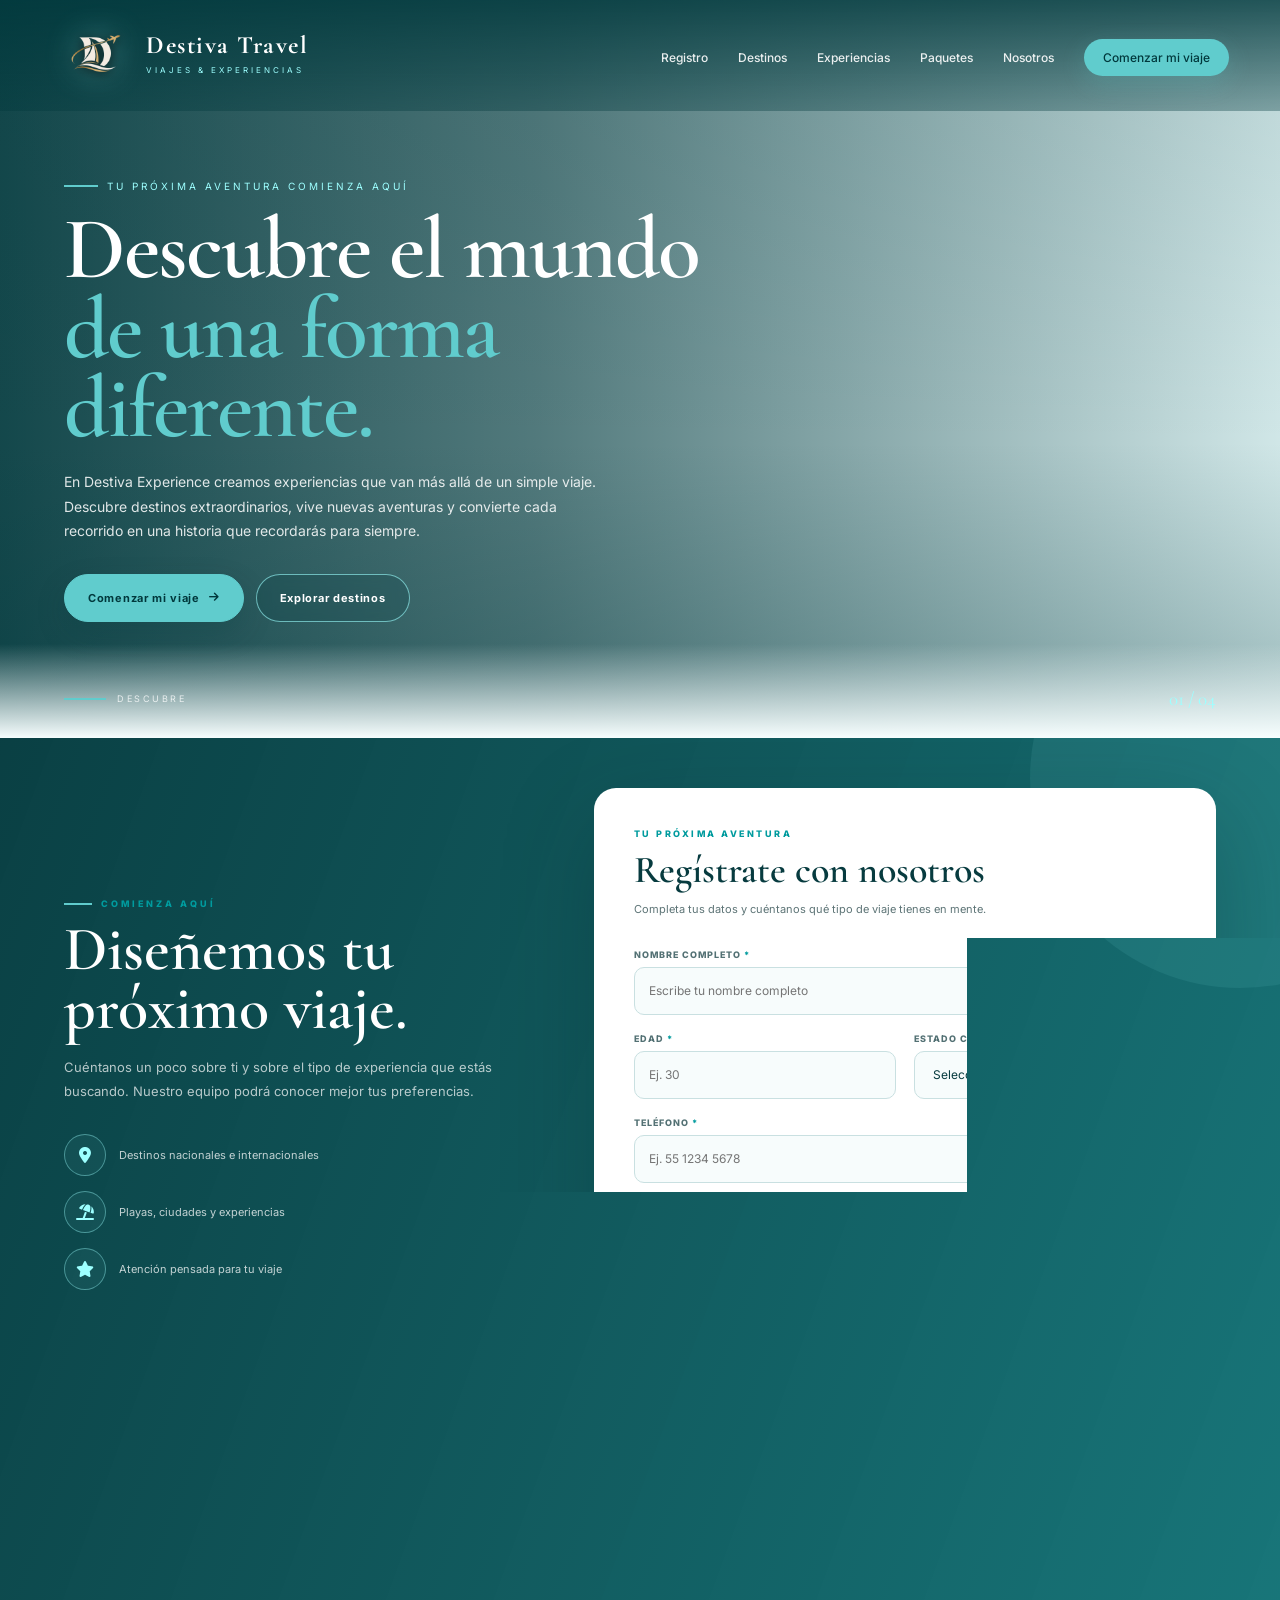
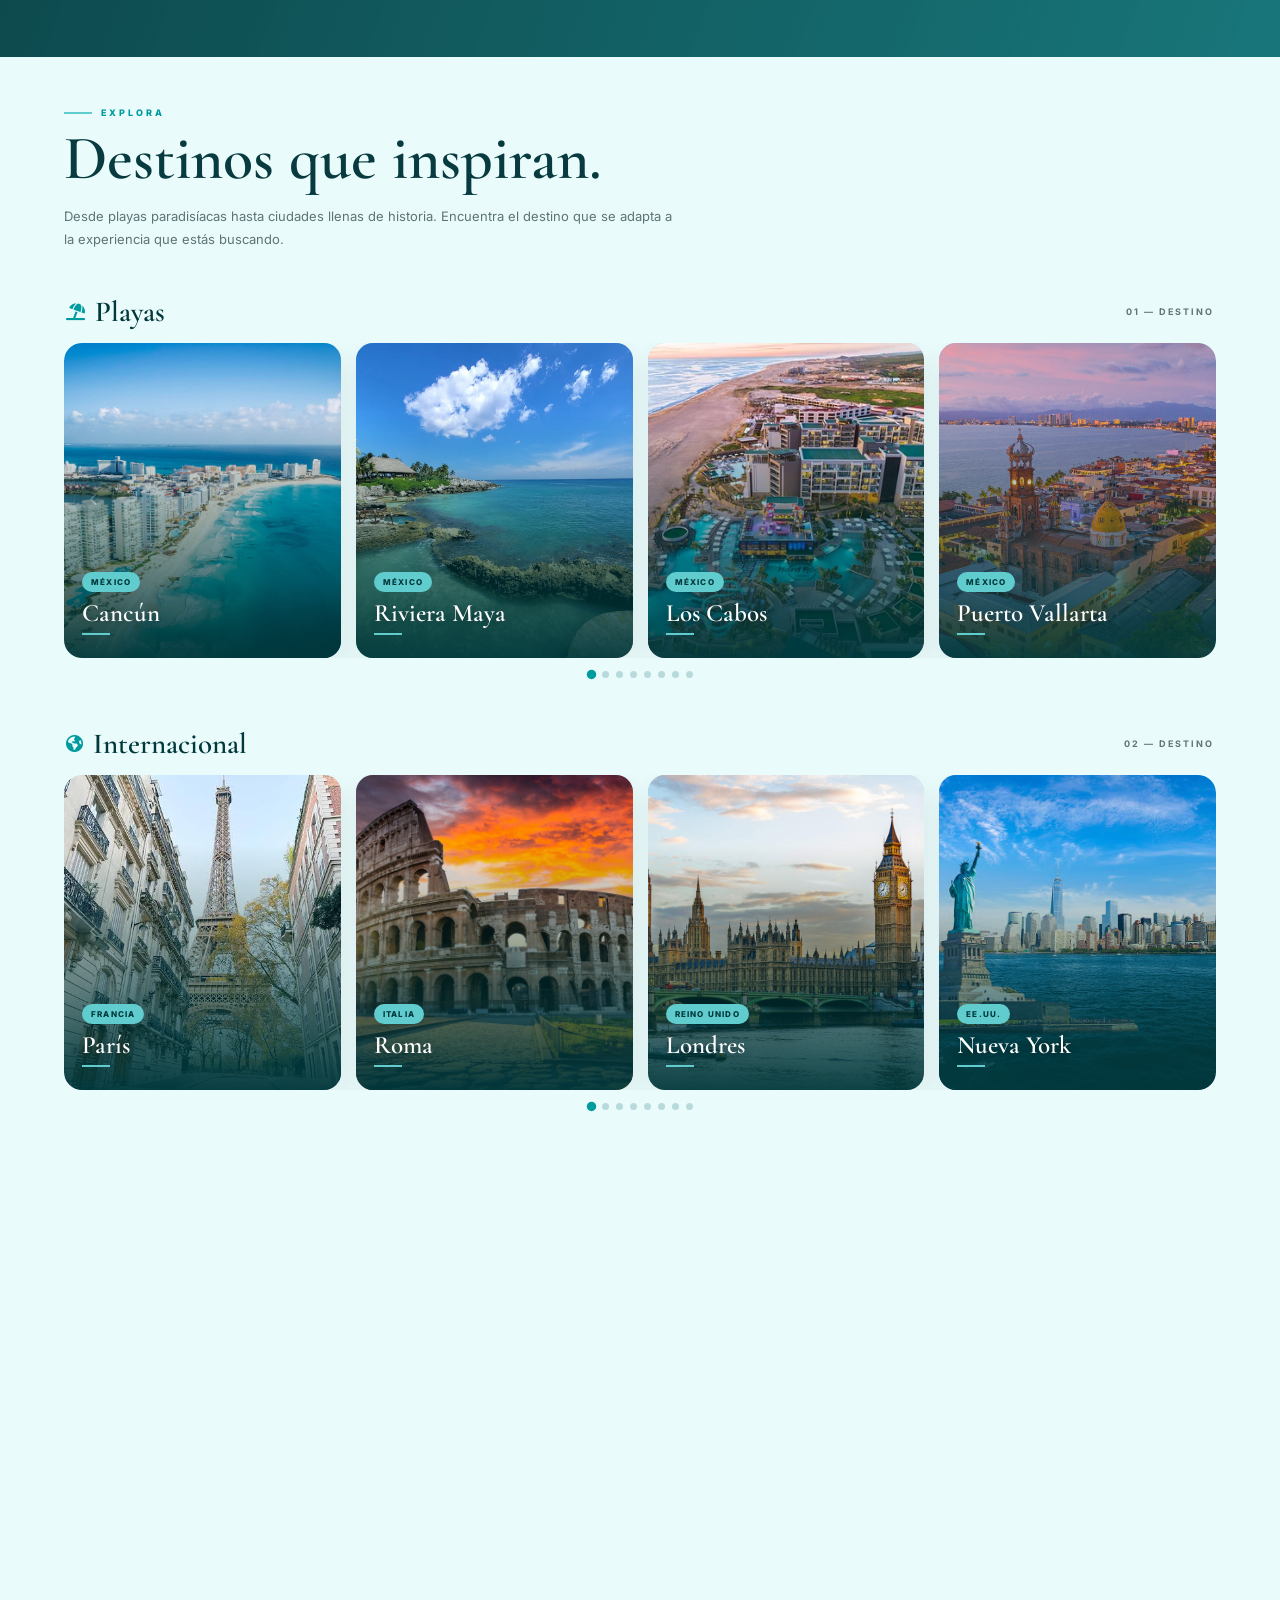
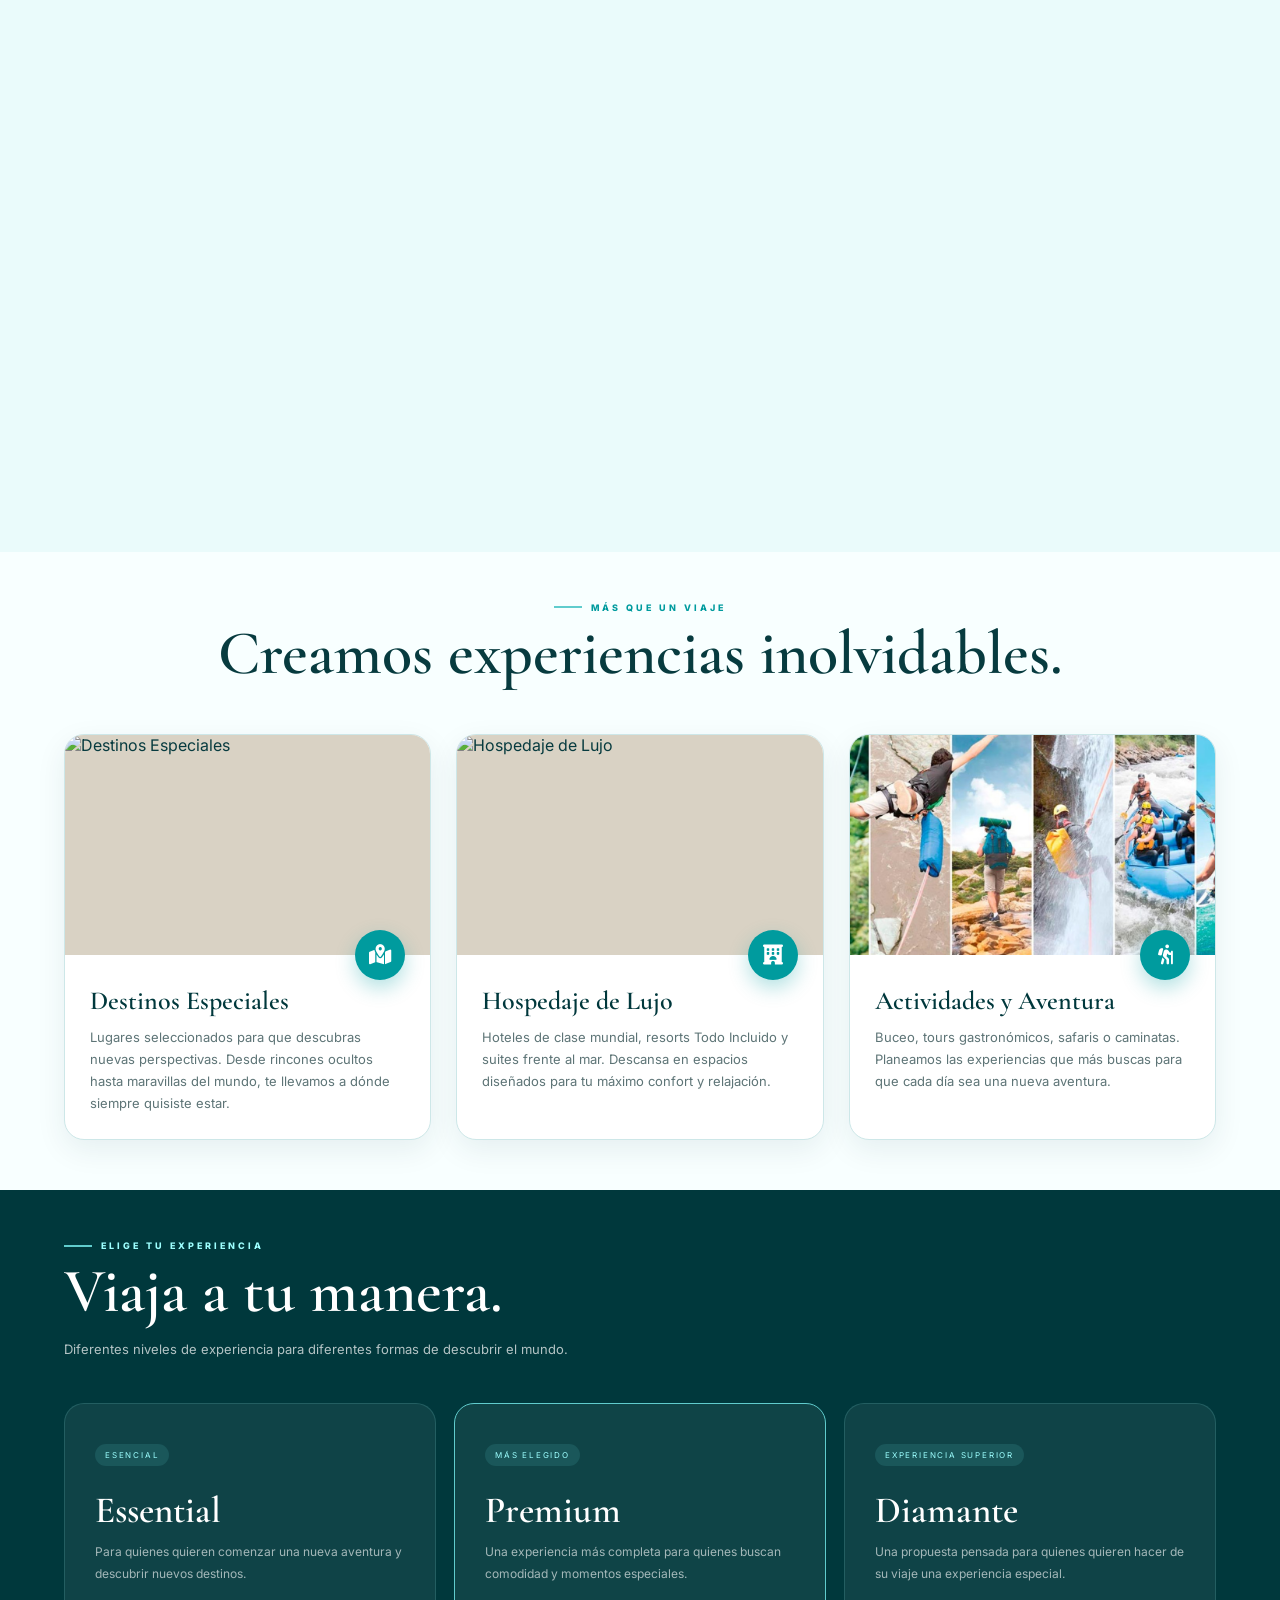
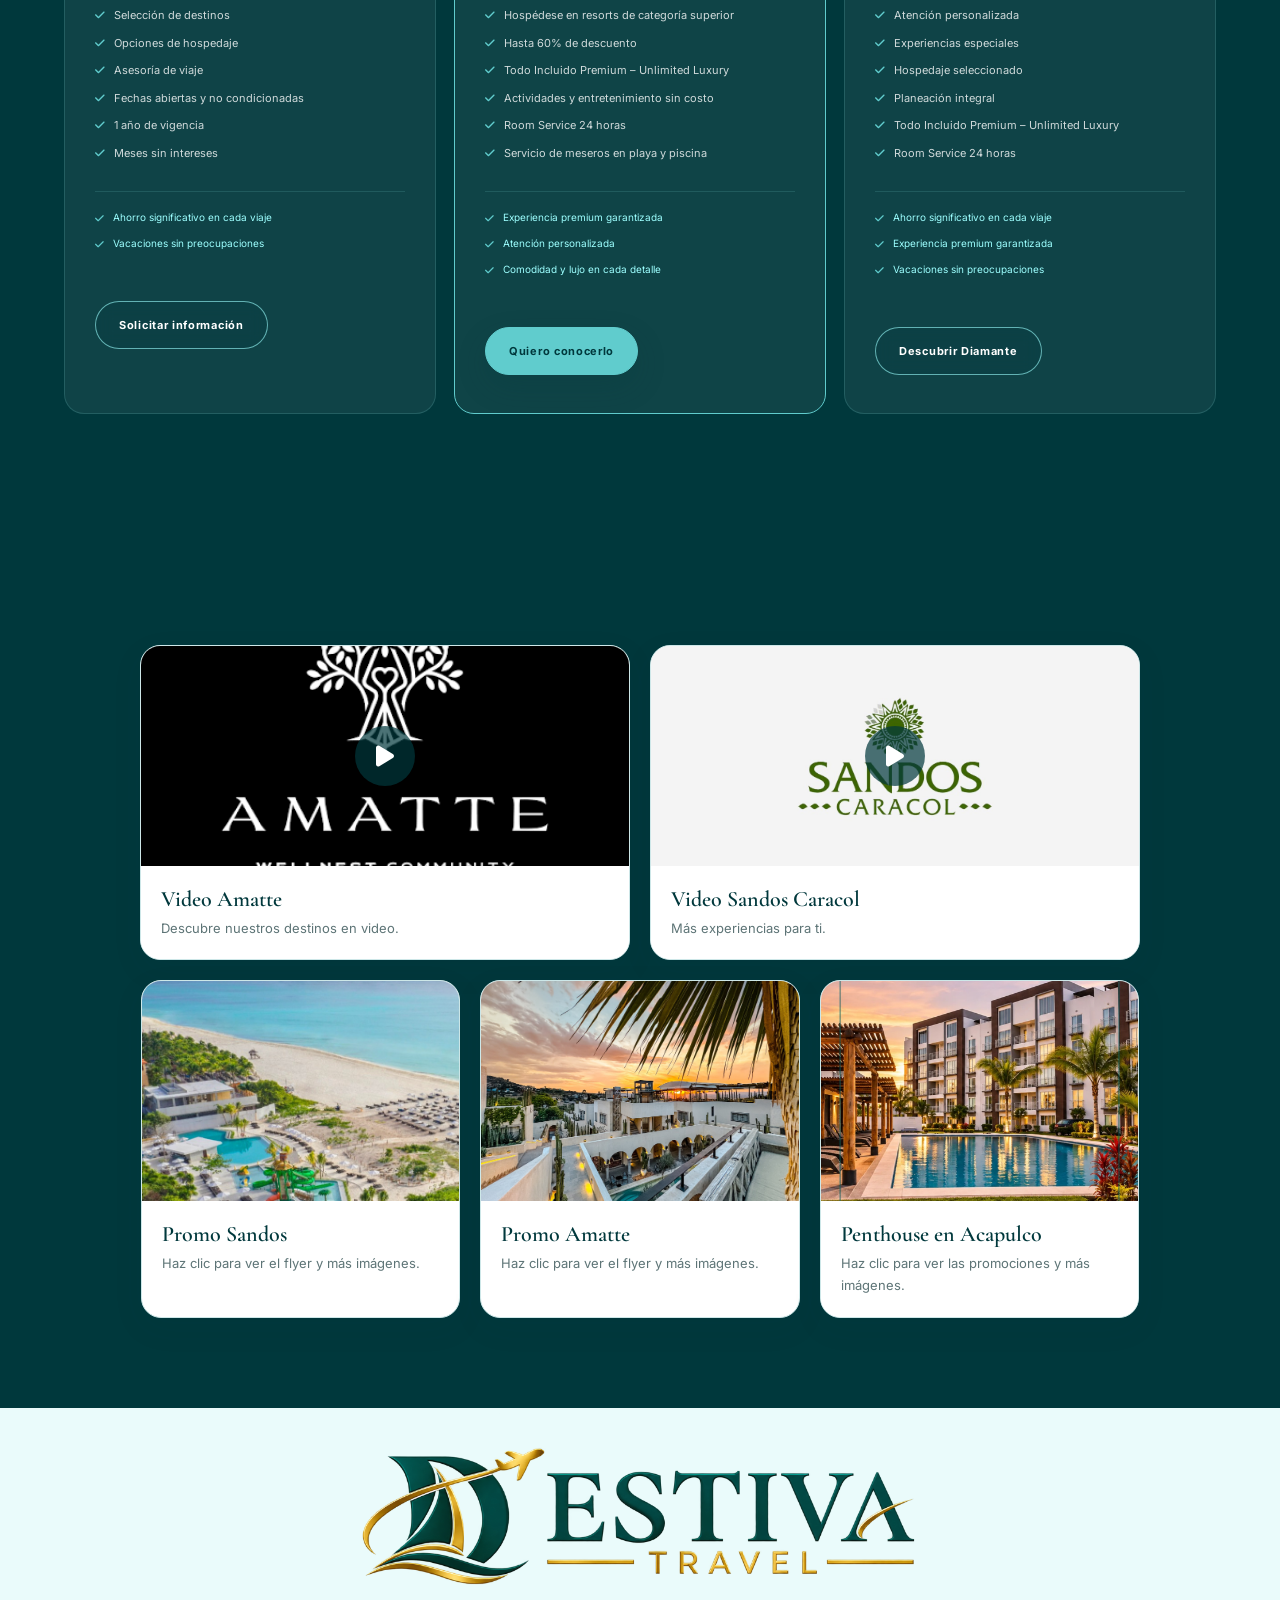
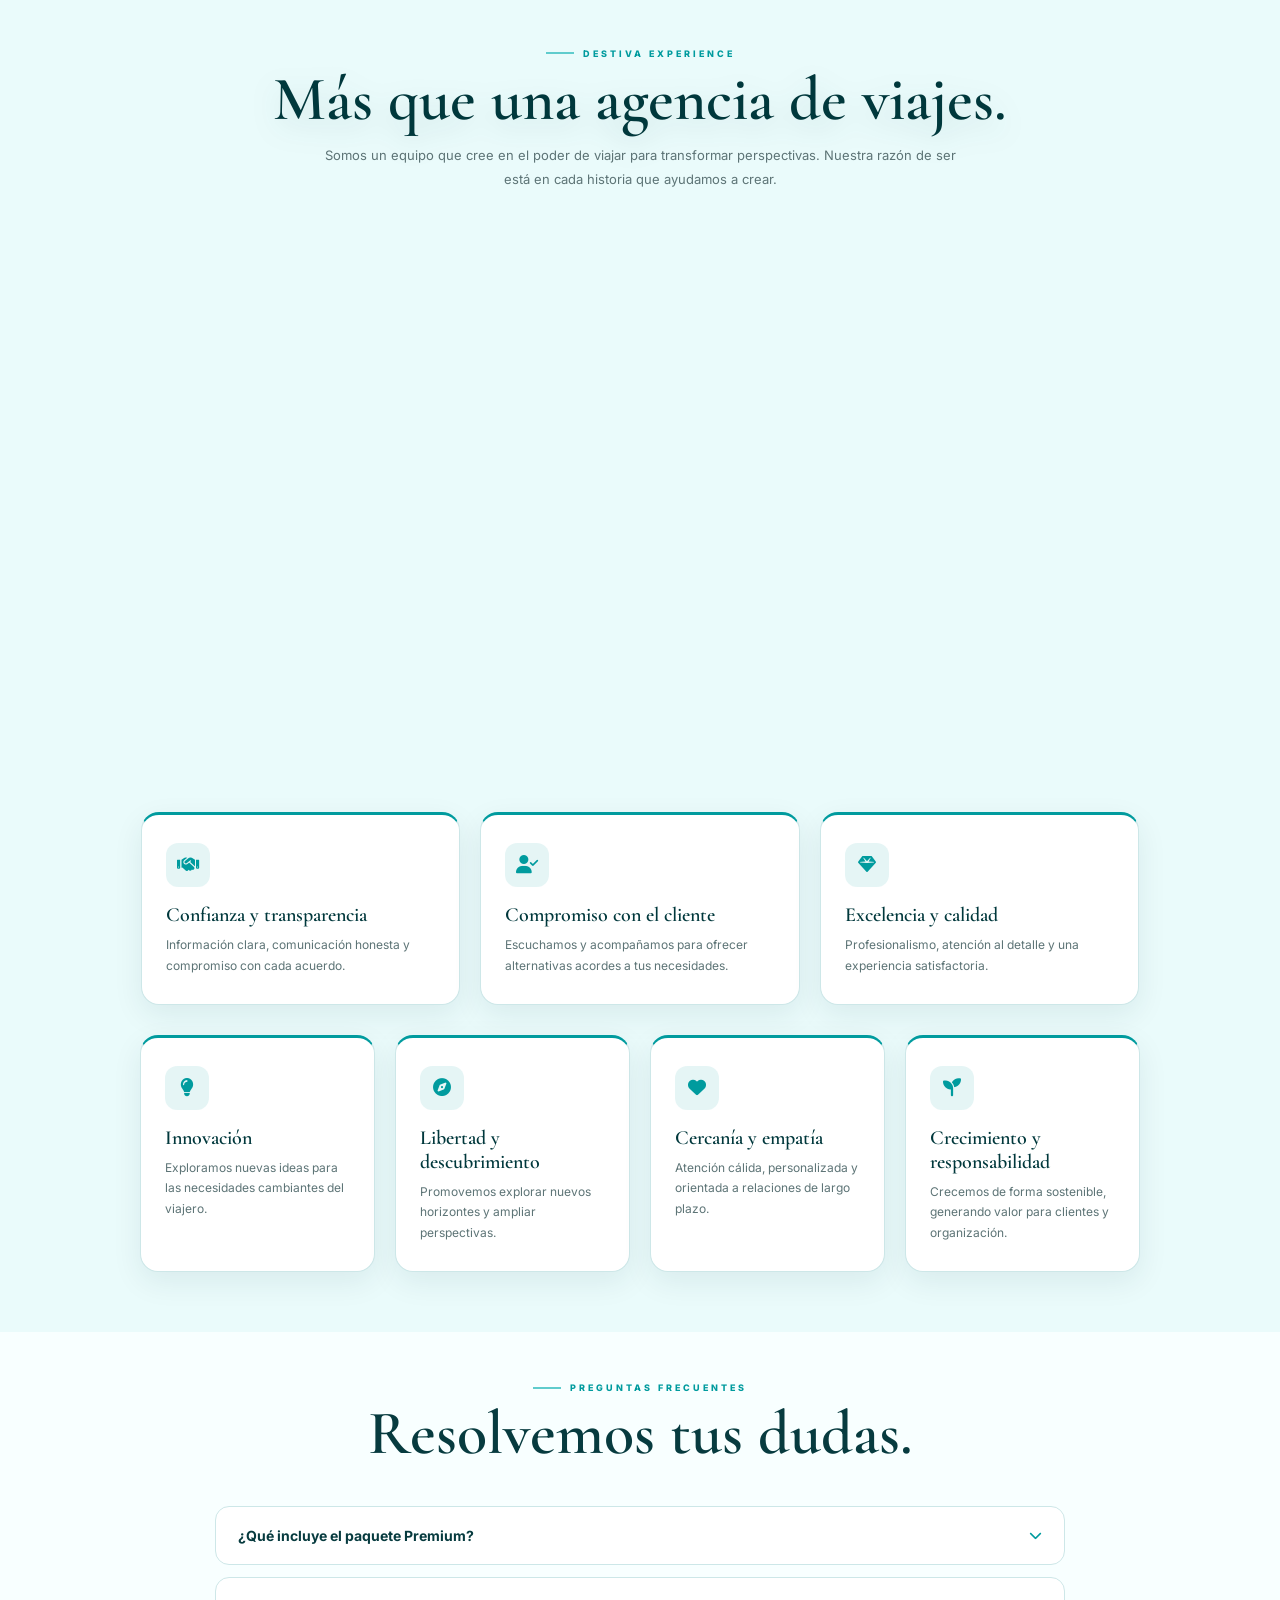
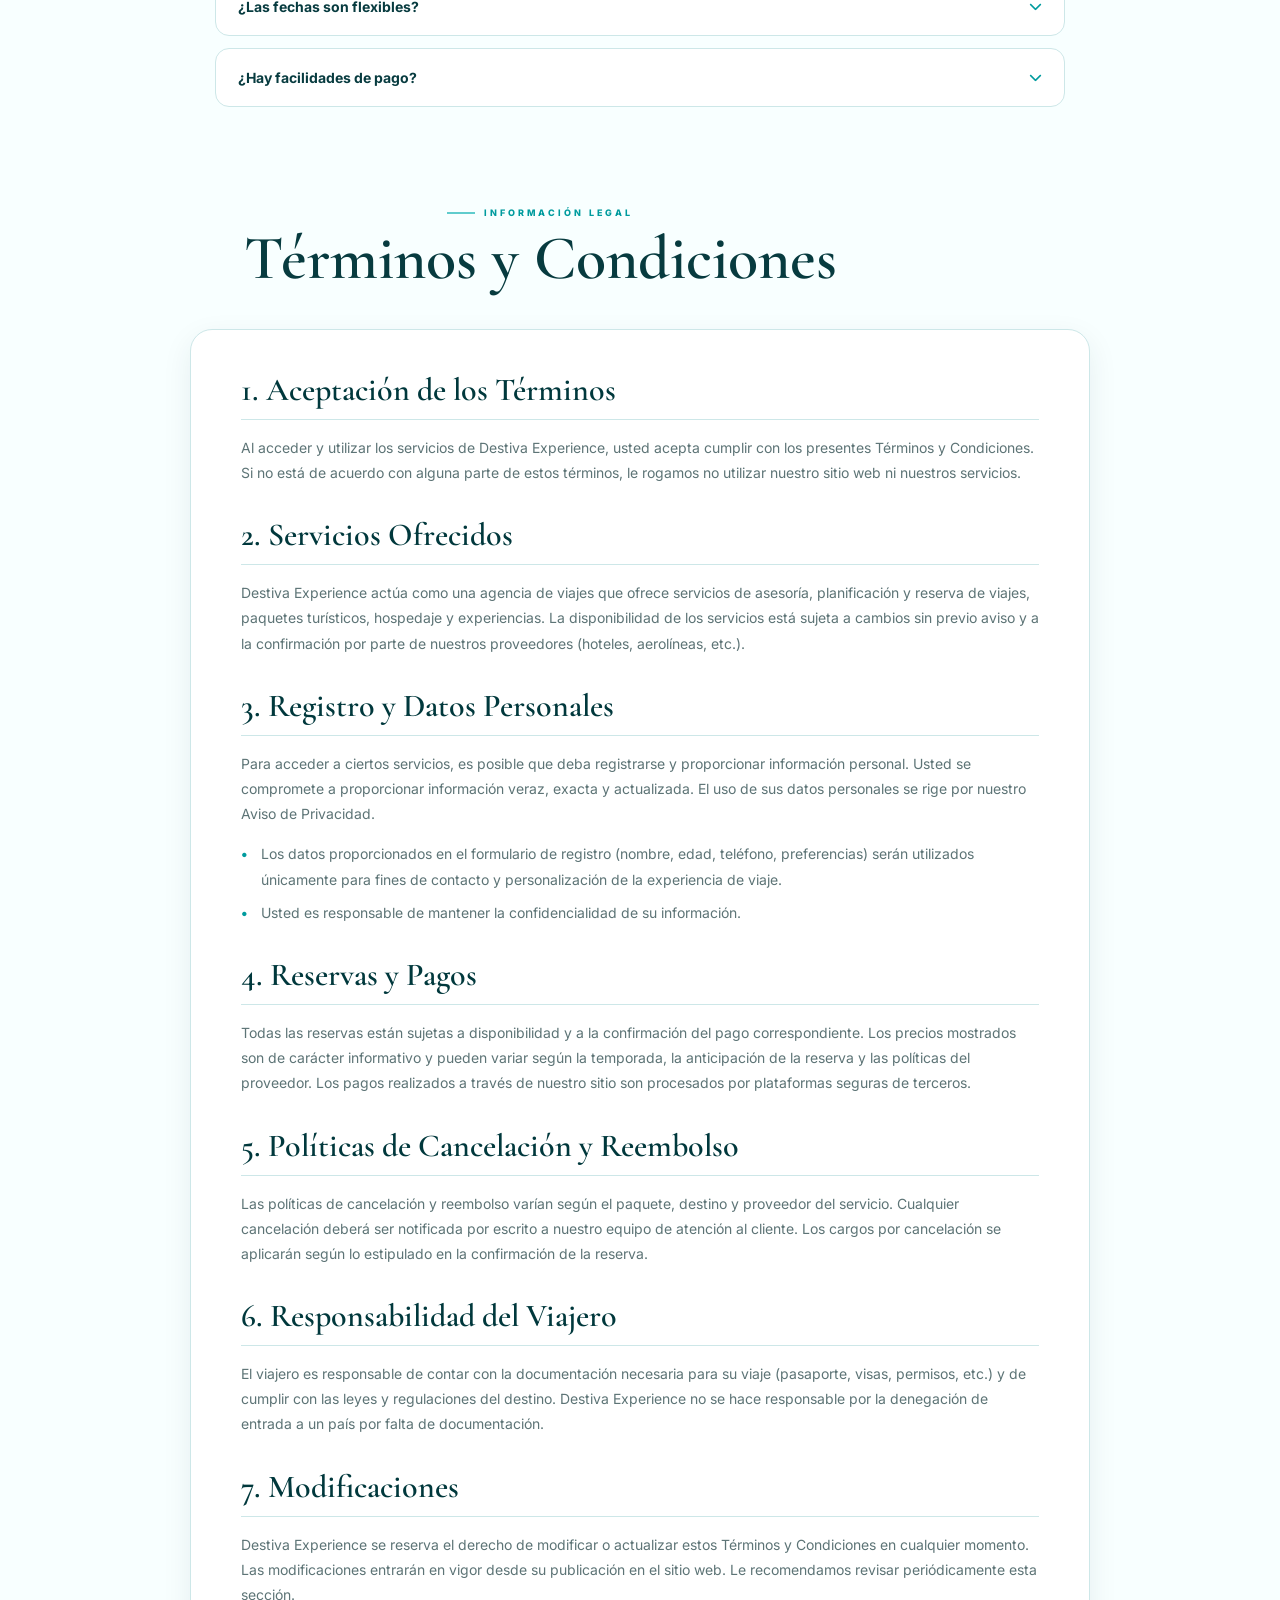
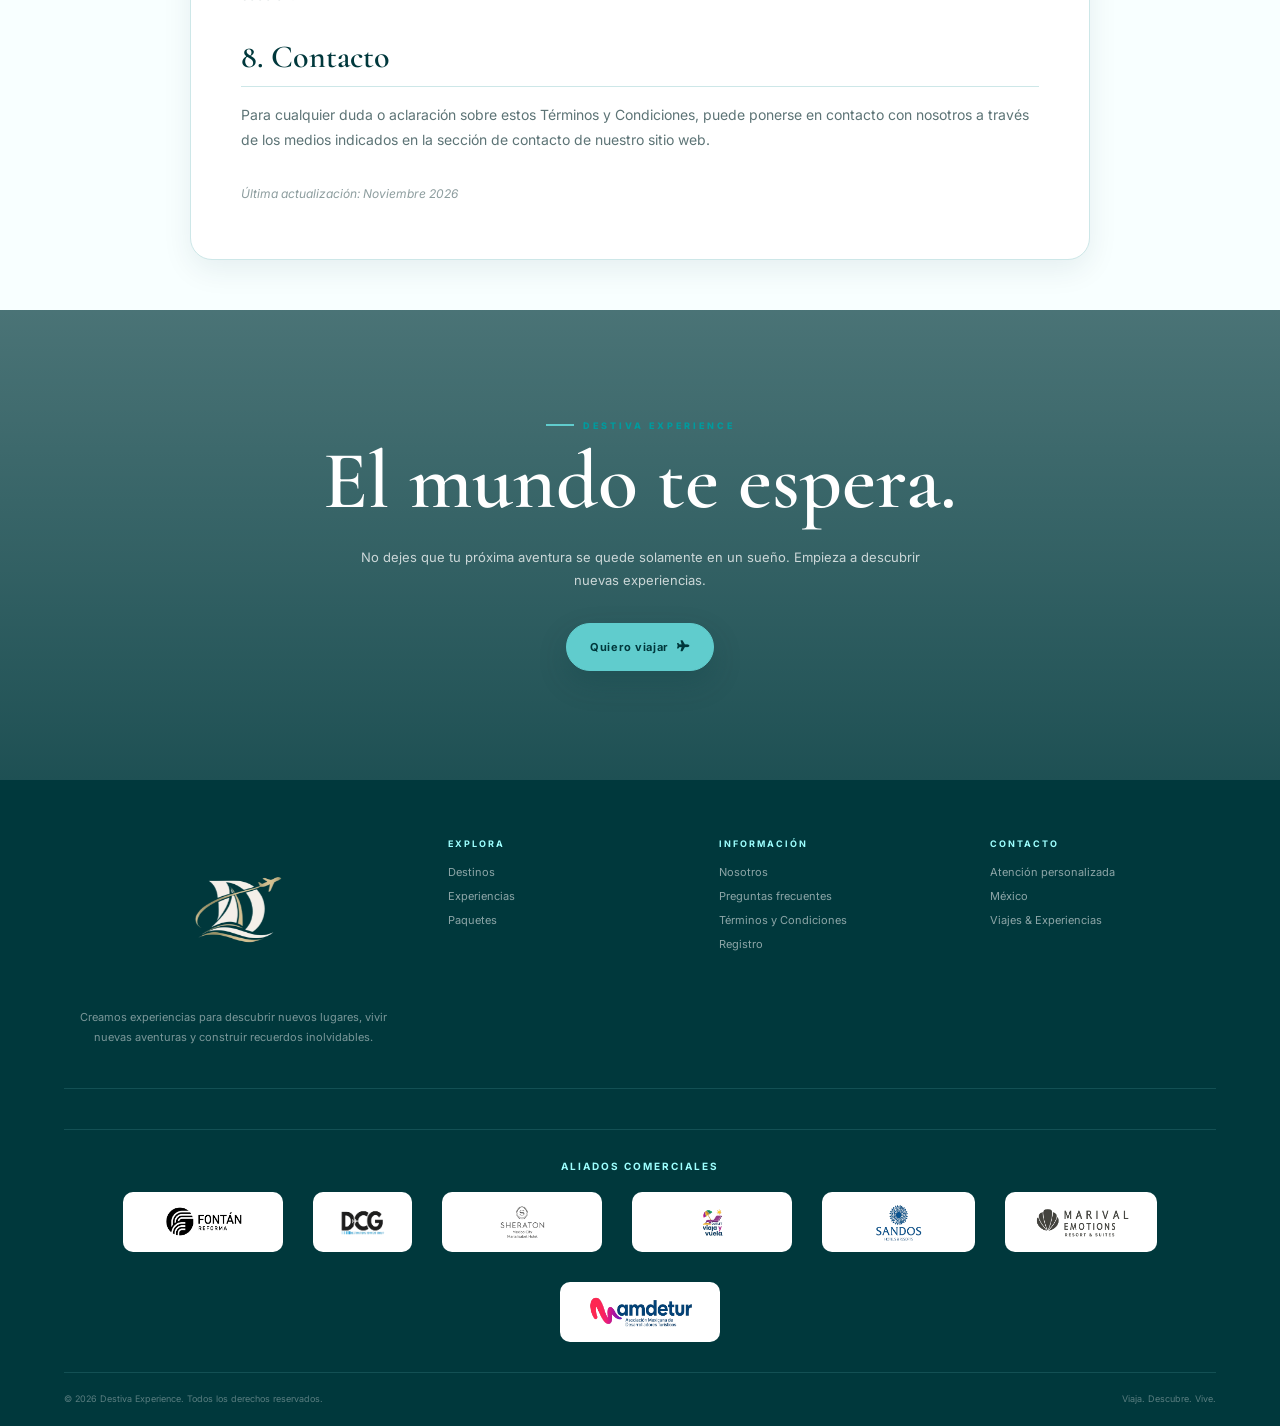
==== index.html @ 6fdb9438 "cambiosnuevosimg22" ====
<!DOCTYPE html>
<html lang="es">
<head>

    <meta name="google-site-verification" content="so8xYKuzX_jiv7wMd8x-YOM9ySbYL2TijTNy1frW_p8" />
    <meta charset="UTF-8">
    <meta name="viewport" content="width=device-width, initial-scale=1.0">

    <title>Destiva Experience | Viaja. Descubre. Vive.</title>

    <meta name="description"
          content="Destiva Experience - Descubre destinos extraordinarios y vive experiencias inolvidables.">

    <meta name="theme-color" content="#00383C">

    <link rel="icon" type="image/png" href="Imagenes/DESTIVA_TRAVEL-06-removebg-preview.png">

    <link rel="preconnect" href="https://fonts.googleapis.com">
    <link rel="preconnect" href="https://fonts.gstatic.com" crossorigin>

    <link href="https://fonts.googleapis.com/css2?family=Cormorant+Garamond:wght@400;500;600;700&family=Inter:wght@300;400;500;600;700;800&display=swap"
          rel="stylesheet">

    <link rel="stylesheet"
          href="https://cdnjs.cloudflare.com/ajax/libs/font-awesome/6.5.2/css/all.min.css">

    <!-- FIREBASE -->
    <script src="https://www.gstatic.com/firebasejs/9.22.0/firebase-app-compat.js"></script>
    <script src="https://www.gstatic.com/firebasejs/9.22.0/firebase-firestore-compat.js"></script>

    <style>

        :root{
            --deep:#00383C;
            --deep-2:#004D52;
            --teal:#00676B;
            --aqua:#009B9E;
            --aqua-soft:#60CCCD;
            --mint:#9DFFFF;
            --mist:#EAFBFB;
            --white:#FFFFFF;
            --ink:#073B3F;
            --muted:#5D7476;
            --line:#CDE7E8;
            --success:#168B78;
            --danger:#C94B55;
            --shadow:0 18px 55px rgba(0,56,60,.12);
            --shadow-soft:0 10px 30px rgba(0,56,60,.08);
            --transition:all .35s cubic-bezier(.2,.8,.2,1);
            --radius:22px;
        }

        *{margin:0;padding:0;box-sizing:border-box}
        html{scroll-behavior:smooth}
        body{
            font-family:'Inter',sans-serif;
            color:var(--ink);
            background:#F8FFFF;
            overflow-x:hidden;
        }
        img{max-width:100%;display:block}
        button,input,select{font-family:inherit}
        a{color:inherit;text-decoration:none}
        ::selection{background:var(--aqua-soft);color:var(--deep)}
        ::-webkit-scrollbar{width:9px}
        ::-webkit-scrollbar-track{background:#E9F7F7}
        ::-webkit-scrollbar-thumb{background:var(--aqua);border-radius:20px}

        /* HEADER */
        .header{
            position:fixed;
            top:0;left:0;width:100%;
            z-index:1000;
            padding:13px 4%;
            color:white;
            background:linear-gradient(180deg,rgba(0,56,60,.82),rgba(0,56,60,.35));
            transition:var(--transition);
        }
        .header.scrolled{
            background:rgba(0,56,60,.97);
            backdrop-filter:blur(18px);
            box-shadow:0 10px 35px rgba(0,56,60,.18);
            padding-top:9px;padding-bottom:9px;
        }
        .nav{
            max-width:1320px;margin:auto;
            display:flex;align-items:center;justify-content:space-between;
        }
        .logo{display:flex;align-items:center;gap:10px;min-width:0}
        .logo-image{
            height:85px;width:auto;max-width:220px;
            object-fit:contain;display:block;
            filter: drop-shadow(0px 2px 6px rgba(0, 0, 0, 0.9)) drop-shadow(0px 0px 15px rgba(157, 255, 255, 0.4));
        }
        .logo-text strong{
            display:block;
            font-family:'Cormorant Garamond',serif;
            font-size:25px;font-weight:700;
            letter-spacing:1.5px;line-height:.95;
        }
        .logo-text span{
            font-size:8px;letter-spacing:3px;text-transform:uppercase;
            color:var(--mint);
        }
        .nav-menu{
            display:flex;align-items:center;gap:30px;
            list-style:none;
        }
        .nav-menu a{
            position:relative;font-size:12px;font-weight:500;
            color:rgba(255,255,255,.9);transition:var(--transition);
        }
        .nav-menu a::after{
            content:"";position:absolute;left:50%;bottom:-7px;
            width:0;height:2px;background:var(--mint);
            transform:translateX(-50%);transition:var(--transition);
            border-radius:10px;
        }
        .nav-menu a:hover{color:var(--mint)}
        .nav-menu a:hover::after{width:100%}
        .nav-button{
            padding:11px 19px;border:0;border-radius:30px;
            background:var(--aqua-soft);color:var(--deep)!important;
            box-shadow:0 8px 24px rgba(96,204,205,.2);
        }
        .nav-button:hover{background:var(--mint);transform:translateY(-2px)}
        .nav-button::after{display:none}
        .menu-toggle{
            display:none;border:0;background:transparent;color:white;
            font-size:23px;cursor:pointer;
        }

        /* HERO */
        .hero{
            min-height:650px;height:82vh;max-height:800px;
            position:relative;display:flex;align-items:center;
            overflow:hidden;color:white;
            background:
                linear-gradient(90deg,rgba(0,56,60,.92) 0%,rgba(0,56,60,.67) 42%,rgba(0,103,107,.16) 100%),
                url("https://images.pexels.com/photos/1287460/pexels-photo-1287460.jpeg?auto=compress&cs=tinysrgb&w=2200")
                center/cover no-repeat;
        }
        .hero::before{
            content:"";position:absolute;inset:0;
            background:linear-gradient(180deg,rgba(0,56,60,.10),transparent 60%,rgba(0,56,60,.28));
        }
        .hero::after{
            content:"";position:absolute;left:0;right:0;bottom:-1px;height:95px;
            background:linear-gradient(transparent,#F8FFFF);
            pointer-events:none;
        }
        .hero-content{
            position:relative;z-index:2;width:min(1220px,90%);
            margin:auto;padding-top:55px;
        }
        .hero-tag{
            display:inline-flex;align-items:center;gap:9px;margin-bottom:18px;
            font-size:10px;letter-spacing:3px;text-transform:uppercase;
            color:var(--mint);
        }
        .hero-tag::before{content:"";width:34px;height:2px;background:var(--aqua-soft)}
        .hero h1{
            max-width:700px;font-family:'Cormorant Garamond',serif;
            font-size:clamp(54px,7vw,88px);font-weight:600;
            line-height:.9;letter-spacing:-2px;margin-bottom:22px;
        }
        .hero h1 em{color:var(--aqua-soft);font-style:normal}
        .hero-description{
            max-width:540px;color:rgba(255,255,255,.86);
            font-size:14px;line-height:1.75;margin-bottom:30px;
        }
        .hero-actions{display:flex;align-items:center;gap:12px;flex-wrap:wrap}
        .btn{
            display:inline-flex;align-items:center;justify-content:center;gap:9px;
            min-height:48px;padding:0 23px;border-radius:30px;
            font-size:11px;font-weight:700;letter-spacing:.7px;
            cursor:pointer;transition:var(--transition);
        }
        .btn-gold{
            background:var(--aqua-soft);color:var(--deep);
            border:1px solid var(--aqua-soft);
            box-shadow:0 12px 30px rgba(0,56,60,.2);
        }
        .btn-gold:hover{
            transform:translateY(-3px);background:var(--mint);
            border-color:var(--mint);box-shadow:0 18px 38px rgba(0,56,60,.25);
        }
        .btn-outline{
            color:white;border:1px solid rgba(157,255,255,.6);
            background:rgba(0,56,60,.18);backdrop-filter:blur(8px);
        }
        .btn-outline:hover{background:white;color:var(--deep);border-color:white}
        .hero-bottom{
            position:absolute;bottom:28px;left:5%;right:5%;z-index:5;
            display:flex;justify-content:space-between;align-items:center;
        }
        .scroll-indicator{
            display:flex;align-items:center;gap:11px;font-size:9px;
            letter-spacing:2.5px;text-transform:uppercase;color:rgba(255,255,255,.78);
        }
        .scroll-line{width:42px;height:2px;background:var(--aqua-soft)}
        .hero-number{font-family:'Cormorant Garamond',serif;font-size:19px;color:var(--mint)}

        /* SECTIONS */
        .section{
            padding: 50px 5%; 
            width: 100%; /* Esto hace que ocupe todo el ancho */
        } 
        .section-dark{background:var(--deep);color:white}
        .section-cream{background:var(--mist)}
        .section-wine{background:var(--teal);color:white}
        .section-container{max-width:1220px;margin:auto}
        .section-heading{max-width:700px;margin-bottom:42px}
        .eyebrow{
            display:flex;align-items:center;gap:9px;color:var(--aqua);
            font-size:9px;font-weight:800;letter-spacing:3px;
            text-transform:uppercase;margin-bottom:12px;
        }
        .eyebrow::before{content:"";width:28px;height:2px;background:var(--aqua-soft)}
        .section-dark .eyebrow,.section-wine .eyebrow{color:var(--mint)}
        .section-title{
            font-family:'Cormorant Garamond',serif;
            font-size:clamp(40px,5vw,62px);font-weight:600;
            line-height:.95;margin-bottom:16px;
        }
        .section-description{color:var(--muted);line-height:1.8;max-width:610px;font-size:13px}
        .section-dark .section-description,.section-wine .section-description{color:rgba(255,255,255,.7)}

        /* DESTINATIONS */
        .destinations-wrapper{display:flex;flex-direction:column;gap:48px}
        .destination-row{position:relative}
        .destination-row-header{
            display:flex;align-items:center;justify-content:space-between;
            margin-bottom:14px;padding:0 2px;
        }
        .destination-row-header h3{
            font-family:'Cormorant Garamond',serif;font-size:29px;font-weight:600;
            color:var(--deep);display:flex;align-items:center;gap:10px;
        }
        .destination-row-header h3 i{color:var(--aqua);font-size:17px}
        .destination-row-header .row-number{
            font-size:9px;letter-spacing:2px;color:var(--muted);font-weight:700
        }
        .carousel-container{position:relative;overflow:hidden;border-radius:18px}
        .carousel-track{
            display:flex;gap:15px;
            transition:transform .55s cubic-bezier(.2,.8,.2,1);
            will-change:transform;
        }
        .carousel-slide{
            flex:0 0 calc(25% - 11.25px);position:relative;height:315px;
            border-radius:17px;overflow:hidden;cursor:pointer;background:#b8d7d8;
            box-shadow:var(--shadow-soft);transition:var(--transition);
        }
        .carousel-slide:hover{box-shadow:var(--shadow);transform:translateY(-5px)}
        .carousel-slide::before{
            content:"";position:absolute;inset:0;z-index:1;
            background:linear-gradient(to top,rgba(0,56,60,.95),rgba(0,56,60,.36) 48%,transparent 78%);
            transition:var(--transition);
        }
        .carousel-slide:hover::before{
            background:linear-gradient(to top,rgba(0,56,60,.97),rgba(0,56,60,.5) 52%,transparent 82%)
        }
        .carousel-slide img{width:100%;height:100%;object-fit:cover;transition:transform .8s cubic-bezier(.2,.8,.2,1)}
        .carousel-slide:hover img{transform:scale(1.08)}
        .carousel-slide-info{
            position:absolute;z-index:2;left:18px;right:18px;bottom:18px;
            color:white;transition:var(--transition)
        }
        .carousel-slide-info .mini-tag{
            display:inline-block;padding:5px 9px;background:var(--aqua-soft);
            color:var(--deep);font-size:8px;font-weight:800;letter-spacing:1.2px;
            text-transform:uppercase;border-radius:20px;margin-bottom:8px
        }
        .carousel-slide-info h4{
            font-family:'Cormorant Garamond',serif;font-size:25px;font-weight:600;
            margin-bottom:5px;line-height:1.05;text-shadow:0 2px 10px rgba(0,0,0,.3)
        }
        .carousel-slide-info h4::after{
            content:"";display:block;width:28px;height:2px;background:var(--aqua-soft);
            margin-top:7px;transition:width .4s ease
        }
        .carousel-slide:hover .carousel-slide-info h4::after{width:55px}
        .carousel-slide-info p{
            font-size:10px;color:rgba(255,255,255,.84);line-height:1.5;
            max-height:0;overflow:hidden;opacity:0;
            transition:max-height .4s ease,opacity .4s ease
        }
        .carousel-slide:hover .carousel-slide-info p{max-height:60px;opacity:1}
        .carousel-btn{
            position:absolute;top:50%;transform:translateY(-50%);z-index:10;
            width:40px;height:40px;border-radius:50%;
            border:1px solid rgba(157,255,255,.45);
            background:rgba(0,56,60,.78);backdrop-filter:blur(8px);
            color:white;font-size:13px;cursor:pointer;
            display:flex;align-items:center;justify-content:center;
            transition:var(--transition);opacity:0
        }
        .carousel-container:hover .carousel-btn{opacity:1}
        .carousel-btn:hover{background:var(--aqua);border-color:var(--aqua);color:white}
        .carousel-btn.prev{left:10px}.carousel-btn.next{right:10px}
        .carousel-btn:disabled{opacity:.2!important;cursor:not-allowed}
        .carousel-dots{display:flex;justify-content:center;gap:7px;margin-top:13px}
        .carousel-dots span{
            width:7px;height:7px;border-radius:50%;background:#B9DADB;
            cursor:pointer;transition:var(--transition)
        }
        .carousel-dots span.active{background:var(--aqua);transform:scale(1.35)}

        /* EXPERIENCE NUEVAS TARJETAS */
        .experience-cards-grid {
            display: grid;
            grid-template-columns: repeat(3, 1fr);
            gap: 25px;
        }
        .exp-card {
            background: white;
            border-radius: 20px;
            overflow: hidden;
            box-shadow: var(--shadow-soft);
            transition: var(--transition);
            border: 1px solid var(--line);
        }
        .exp-card:hover {
            transform: translateY(-8px);
            box-shadow: var(--shadow);
        }
        .exp-img-wrapper {
            height: 220px;
            overflow: hidden;
            position: relative;
        }
        .exp-img-wrapper img {
            width: 100%;
            height: 100%;
            object-fit: cover;
            transition: transform 0.5s ease;
        }
        .exp-card:hover .exp-img-wrapper img {
            transform: scale(1.08);
        }
        .exp-content {
            padding: 30px 25px 25px;
            position: relative;
        }
        .exp-icon {
            position: absolute;
            top: -25px;
            right: 25px;
            width: 50px; height: 50px;
            background: var(--aqua);
            color: white;
            border-radius: 50%;
            display: flex; align-items: center; justify-content: center;
            font-size: 20px;
            box-shadow: 0 8px 20px rgba(0,155,158,.3);
        }
        .exp-content h4 {
            font-family: 'Cormorant Garamond', serif;
            font-size: 26px; font-weight: 600;
            color: var(--deep); margin-bottom: 10px;
        }
        .exp-content p {
            font-size: 13px; color: var(--muted); line-height: 1.7;
        }

        /* PACKAGES */
        .packages-grid{display:grid;grid-template-columns:repeat(3,1fr);gap:18px}
        .package{
            position:relative;padding:38px 30px;background:rgba(255,255,255,.06);
            border:1px solid rgba(157,255,255,.14);border-radius:20px;
            transition:var(--transition)
        }
        .package:hover{
            transform:translateY(-8px);border-color:var(--aqua-soft);
            background:rgba(96,204,205,.09);box-shadow:0 18px 50px rgba(0,0,0,.12)
        }
        .package.featured{border-color:var(--aqua-soft);transform:translateY(-8px)}
        .package.featured:hover{transform:translateY(-14px)}
        .package-label{
            display:inline-block;padding:6px 10px;margin-bottom:22px;
            background:rgba(96,204,205,.14);color:var(--mint);
            font-size:8px;letter-spacing:1.8px;text-transform:uppercase;border-radius:20px
        }
        .package h3{font-family:'Cormorant Garamond',serif;font-size:37px;font-weight:600;margin-bottom:8px}
        .package p{color:rgba(255,255,255,.62);font-size:12px;line-height:1.8;margin-bottom:23px}
        .package ul{list-style:none;display:grid;gap:11px;margin-bottom:30px}
        .package li{display:flex;align-items:flex-start;gap:9px;font-size:11px;color:rgba(255,255,255,.8);line-height:1.5}
        .package li i{color:var(--aqua-soft);margin-top:3px}
        .package .check-list{margin-top:18px;padding-top:18px;border-top:1px solid rgba(157,255,255,.12)}
        .package .check-list li{font-size:10px;color:var(--mint)}

        /* NOSOTROS - MISION Y VISION */
        .mv-grid{
            display:grid;
            grid-template-columns:1fr 1fr;
            gap:22px;
            margin-top:48px;
        }
        .mv-card{
            position:relative;
            padding:40px 36px;
            border-radius:22px;
            background:white;
            border:1px solid var(--line);
            box-shadow:var(--shadow-soft);
            overflow:hidden;
            transition:var(--transition);
        }
        .mv-card::before{
            content:"";
            position:absolute;
            top:0;left:0;
            width:4px;height:100%;
            background:var(--aqua);
            transition:var(--transition);
        }
        .mv-card:hover{
            transform:translateY(-6px);
            box-shadow:var(--shadow);
            border-color:var(--aqua-soft);
        }
        .mv-card:hover::before{width:6px;background:var(--aqua-soft);}
        .mv-vision::before{background:var(--teal);}
        .mv-icon{
            width:54px;height:54px;
            border-radius:16px;
            background:rgba(0,155,158,.10);
            color:var(--teal);
            display:flex;align-items:center;justify-content:center;
            font-size:22px;
            margin-bottom:20px;
        }
        .mv-label{
            display:inline-block;
            font-size:10px;font-weight:800;
            letter-spacing:3px;text-transform:uppercase;
            color:var(--aqua);
            margin-bottom:12px;
        }
        .mv-card h3{
            font-family:'Cormorant Garamond',serif;
            font-size:32px;font-weight:600;
            line-height:1.1;
            color:var(--deep);
            margin-bottom:14px;
        }
        .mv-card p{
            font-size:14px;
            line-height:1.85;
            color:var(--muted);
        }
        .values-header{
            text-align:center;
            margin-top:80px;
            margin-bottom:38px;
        }
        .values-title{
            font-family:'Cormorant Garamond',serif;
            font-size:clamp(34px,4vw,48px);
            font-weight:600;
            color:var(--deep);
            margin-top:6px;
        }
        
        /* TRAPECIO DE VALORES (3 arriba, 4 abajo) */
        .pyramid-grid {
            display: flex;
            flex-wrap: wrap;
            justify-content: center;
            gap: 20px;
            max-width: 1000px;
            margin: 0 auto;
        }
        
        /* Las primeras 3 tarjetas ocupan el 33% (3 arriba) */
        .pyramid-grid .value-card {
            width: calc(33.333% - 14px);
            margin-bottom: 10px;
        }

        /* Las siguientes 4 tarjetas ocupan el 25% (4 abajo) */
        .pyramid-grid .value-card:nth-child(n+4) {
            width: calc(25% - 15px);
        }

        .value-card{
            padding:28px 24px;
            border-radius:18px;
            background:white;
            border:1px solid var(--line);
            border-top:3px solid var(--aqua);
            box-shadow:var(--shadow-soft);
            transition:var(--transition);
        }
        .value-card:hover{
            transform:translateY(-6px);
            box-shadow:var(--shadow);
            border-top-color:var(--aqua-soft);
        }
        .value-icon{
            width:44px;height:44px;
            border-radius:12px;
            background:rgba(0,155,158,.10);
            color:var(--aqua);
            display:flex;align-items:center;justify-content:center;
            font-size:18px;
            margin-bottom:16px;
            transition:var(--transition);
        }
        .value-card:hover .value-icon{
            background:var(--aqua);
            color:white;
        }
        .value-card h4{
            font-family:'Cormorant Garamond',serif;
            font-size:20px;font-weight:600;
            color:var(--deep);
            margin-bottom:8px;
            line-height:1.2;
        }
        .value-card p{
            font-size:12px;
            line-height:1.7;
            color:var(--muted);
        }

        /* FAQ */
        .faq-grid{display:grid;gap:12px;max-width:850px;margin:auto}
        .faq-item{
            background:white;border:1px solid var(--line);border-radius:14px;
            overflow:hidden;transition:var(--transition)
        }
        .faq-item.active{border-color:var(--aqua);box-shadow:0 10px 30px rgba(0,155,158,.10)}
        .faq-question{
            width:100%;padding:20px 22px;display:flex;align-items:center;
            justify-content:space-between;gap:20px;background:transparent;border:0;
            cursor:pointer;font-size:14px;font-weight:700;color:var(--ink);
            text-align:left;transition:var(--transition)
        }
        .faq-question:hover{color:var(--aqua)}
        .faq-question i{color:var(--aqua);transition:transform .3s ease;font-size:13px}
        .faq-item.active .faq-question i{transform:rotate(180deg)}
        .faq-answer{max-height:0;overflow:hidden;transition:max-height .4s ease,padding .4s ease;padding:0 22px}
        .faq-item.active .faq-answer{max-height:300px;padding:0 22px 22px}
        .faq-answer p{color:var(--muted);font-size:12px;line-height:1.8}

        /* REGISTRATION */
        .registration{
            position:relative;overflow:hidden;
            background:
                linear-gradient(110deg,rgba(0,56,60,.96),rgba(0,103,107,.90)),
                url("https://images.pexels.com/photos/1287460/pexels-photo-1287460.jpeg?auto=compress&cs=tinysrgb&w=2200")
                center/cover fixed;color:white
        }
        .registration::before{
            content:"";position:absolute;width:420px;height:420px;border-radius:50%;
            right:-170px;top:-170px;background:rgba(157,255,255,.08)
        }
        .registration-layout{display:grid;grid-template-columns:.85fr 1.15fr;gap:70px;align-items:start}
        .registration-copy{position:sticky;top:110px}
        .registration-copy .section-title{max-width:500px}
        .registration-copy>p{max-width:490px;color:rgba(255,255,255,.7);line-height:1.9;font-size:13px}
        .contact-points{display:grid;gap:15px;margin-top:30px}
        .contact-point{display:flex;align-items:center;gap:13px}
        .contact-point-icon{
            width:42px;height:42px;border:1px solid rgba(157,255,255,.4);
            border-radius:50%;display:flex;align-items:center;justify-content:center;
            color:var(--mint);background:rgba(157,255,255,.05)
        }
        .contact-point span{font-size:11px;color:rgba(255,255,255,.75)}
        .form-card{
            background:white;color:var(--ink);padding:40px;border-radius:22px;
            box-shadow:0 30px 90px rgba(0,40,43,.28)
        }
        .form-header{margin-bottom:30px}
        .form-header span{
            display:block;color:var(--aqua);font-size:9px;font-weight:800;
            letter-spacing:2.5px;text-transform:uppercase;margin-bottom:8px
        }
        .form-header h3{font-family:'Cormorant Garamond',serif;font-size:38px;font-weight:600}
        .form-header p{color:var(--muted);font-size:11px;line-height:1.7;margin-top:7px}
        .form-grid{display:grid;grid-template-columns:repeat(2,1fr);gap:18px}
        .form-group{display:flex;flex-direction:column;gap:7px}
        .form-group.full{grid-column:1/-1}
        .form-group label{
            font-size:9px;font-weight:800;letter-spacing:1px;text-transform:uppercase;color:#537174
        }
        .form-group label span{color:var(--aqua)}
        .form-control{
            width:100%;height:48px;padding:0 14px;border:1px solid #C9E0E1;
            border-radius:10px;background:#F7FCFC;color:var(--ink);outline:none;
            font-size:12px;transition:var(--transition)
        }
        .form-control:focus{
            border-color:var(--aqua);background:white;
            box-shadow:0 0 0 3px rgba(0,155,158,.10)
        }
        .preference-grid{display:grid;grid-template-columns:repeat(2,1fr);gap:9px}
        .preference-option{position:relative}
        .preference-option input{position:absolute;opacity:0}
        .preference-option label{
            height:49px;padding:0 12px;border:1px solid #C9E0E1;border-radius:10px;
            display:flex;align-items:center;gap:9px;cursor:pointer;color:#537174;
            transition:var(--transition);font-size:10px;font-weight:700;text-transform:none;letter-spacing:0
        }
        .preference-option label i{color:var(--aqua);font-size:14px}
        .preference-option input:checked+label{
            border-color:var(--aqua);background:rgba(96,204,205,.13);color:var(--deep)
        }
        .error-message{
            display:none;margin-top:18px;padding:12px 14px;border-left:3px solid var(--danger);
            background:#fff2f3;color:#9b3030;font-size:11px;line-height:1.5;border-radius:8px
        }
        .error-message.show{display:block}
        .submit-button{width:100%;margin-top:24px;border:0;cursor:pointer}
        .submit-button.loading{pointer-events:none;opacity:.7}
        .privacy-note{margin-top:12px;text-align:center;color:#789093;font-size:9px;line-height:1.6}
        .success-screen{display:none;text-align:center;padding:30px 10px}
        .success-screen.show{display:block}
        .success-icon{
            width:72px;height:72px;margin:0 auto 22px;border-radius:50%;
            display:flex;align-items:center;justify-content:center;
            background:rgba(22,139,120,.10);color:var(--success);font-size:28px
        }
        .success-screen h3{font-family:'Cormorant Garamond',serif;font-size:42px;font-weight:600;margin-bottom:8px}
        .success-screen p{max-width:450px;margin:0 auto 25px;color:var(--muted);font-size:12px;line-height:1.8}
        .summary-box{
            max-width:480px;margin:0 auto 22px;text-align:left;background:var(--mist);
            border:1px solid var(--line);padding:20px;border-radius:14px
        }
        .summary-row{
            display:flex;justify-content:space-between;gap:20px;padding:10px 0;
            border-bottom:1px solid #D6EBEC;font-size:11px
        }
        .summary-row:last-child{border-bottom:0}
        .summary-row span:first-child{color:var(--muted)}
        .summary-row span:last-child{text-align:right;font-weight:700}

        /* FINAL CTA */
        .final-cta{
            min-height:470px;position:relative;display:flex;align-items:center;
            justify-content:center;text-align:center;color:white;
            background:
                linear-gradient(rgba(0,56,60,.70),rgba(0,56,60,.88)),
                url("https://images.pexels.com/photos/1287460/pexels-photo-1287460.jpeg?auto=compress&cs=tinysrgb&w=2200")
                center/cover
        }
        .final-content{position:relative;z-index:2;padding:55px 20px}
        .final-content .eyebrow{justify-content:center}
        .final-content .section-title{font-size:clamp(48px,7vw,82px);max-width:820px;margin:auto auto 25px}
        .final-content p{max-width:590px;margin:auto auto 30px;color:rgba(255,255,255,.75);line-height:1.8;font-size:13px}

       
        footer{background:var(--deep);color:white;padding:58px 5% 22px}
        .footer-grid{
            max-width:1220px;margin:auto;display:grid;grid-template-columns:1.5fr 1fr 1fr 1fr;
            gap:45px;padding-bottom:40px;border-bottom:1px solid rgba(157,255,255,.12)
        }
        
        .footer-brand {
            display: flex;
            flex-direction: column;
            align-items: center; 
            text-align: center;  
        }

        .footer-logo {
            height: 150px; 
            width: auto;
            object-fit: contain;
            margin-bottom: 20px;
            mix-blend-mode: screen; 
        }

        .footer-brand p{
            max-width:330px;
            margin-top:0;
            color:rgba(255,255,255,.48);
            font-size:11px;
            line-height:1.8;
        }
        /* ----------------------------------- */

        .footer-column h4{color:var(--mint);font-size:9px;letter-spacing:2px;text-transform:uppercase;margin-bottom:16px}
        .footer-column ul{list-style:none;display:grid;gap:10px}
        .footer-column li,.footer-column a{color:rgba(255,255,255,.55);font-size:11px;transition:var(--transition)}
        .footer-column a:hover{color:var(--mint)}
        
        /* ALIADOS COMERCIALES */
        .footer-aliados {
            max-width: 1220px;
            margin: 40px auto 0;
            padding: 30px 0;
            border-top: 1px solid rgba(157,255,255,.12);
            border-bottom: 1px solid rgba(157,255,255,.12);
            text-align: center;
        }
        .footer-aliados h4 {
            color: var(--mint);
            font-size: 10px; letter-spacing: 2px;
            text-transform: uppercase;
            margin-bottom: 20px;
        }
        .aliados-track {
            display: flex;
            justify-content: center;
            align-items: center;
            gap: 30px;
            flex-wrap: wrap;
        }
        .aliado-item {
            background: white;
            padding: 10px 20px;
            border-radius: 10px;
            height: 60px;
            display: flex; align-items: center; justify-content: center;
            transition: var(--transition);
        }
        .aliado-item:hover { transform: scale(1.05); }
        .aliado-item img {
            max-height: 100%; max-width: 120px; object-fit: contain;
        }

        .footer-bottom{
            max-width:1220px;margin:20px auto 0;display:flex;justify-content:space-between;
            gap:20px;color:rgba(255,255,255,.35);font-size:9px
        }

        /* MODAL DESTINOS Y EXPERIENCIAS */
        .modal-overlay {
            position: fixed;
            inset: 0;
            background: rgba(0, 56, 60, 0.85);
            backdrop-filter: blur(8px);
            z-index: 9999;
            display: flex;
            align-items: center;
            justify-content: center;
            opacity: 0;
            visibility: hidden;
            transition: var(--transition);
            padding: 20px;
        }
        .modal-overlay.active {
            opacity: 1;
            visibility: visible;
        }
        .modal-content {
            background: white;
            width: 100%;
            max-width: 800px;
            border-radius: 24px;
            overflow: hidden;
            position: relative;
            transform: translateY(30px);
            transition: var(--transition);
            box-shadow: 0 30px 90px rgba(0,0,0,0.3);
        }
        .modal-overlay.active .modal-content {
            transform: translateY(0);
        }
        .modal-close {
            position: absolute;
            top: 15px; right: 15px;
            width: 36px; height: 36px;
            background: white; color: var(--deep);
            border: none; border-radius: 50%;
            cursor: pointer; z-index: 10;
            display: flex; align-items: center; justify-content: center;
            font-size: 16px; box-shadow: 0 4px 10px rgba(0,0,0,0.1);
            transition: var(--transition);
        }
        .modal-close:hover { background: var(--danger); color: white; }
        .modal-carousel {
            position: relative;
            height: 350px;
            background: #eee;
            overflow: hidden;
        }
        .modal-track {
            display: flex;
            height: 100%;
            transition: transform 0.4s ease;
        }
        .modal-track img {
            width: 100%; height: 100%; object-fit: cover; flex-shrink: 0;
        }
        .modal-btn {
            position: absolute;
            top: 50%; transform: translateY(-50%);
            width: 36px; height: 36px;
            background: rgba(255,255,255,0.8); color: var(--deep);
            border: none; border-radius: 50%; cursor: pointer;
            display: flex; align-items: center; justify-content: center;
            z-index: 10;
        }
        .modal-btn.prev { left: 15px; }
        .modal-btn.next { right: 15px; }
        .modal-info {
            padding: 30px;
            max-height: 400px;
            overflow-y: auto;
        }
        .modal-info h3 {
            font-family: 'Cormorant Garamond', serif;
            font-size: 36px; color: var(--deep); margin-bottom: 10px;
        }
        .modal-info p {
            font-size: 14px; color: var(--muted); line-height: 1.7;
        }

        /* FLOATING + REVEAL */
        .floating-top{
            position:fixed;right:20px;bottom:20px;z-index:900;width:43px;height:43px;
            border-radius:50%;border:1px solid rgba(157,255,255,.4);
            background:rgba(0,56,60,.92);color:var(--mint);cursor:pointer;
            opacity:0;visibility:hidden;transform:translateY(15px);transition:var(--transition)
        }
        .floating-top.show{opacity:1;visibility:visible;transform:translateY(0)}
        .floating-top:hover{background:var(--aqua);color:white}
        .reveal{opacity:0;transform:translateY(28px);transition:opacity .7s ease,transform .7s ease}
        .reveal.visible{opacity:1;transform:translateY(0)}

        /* =======================================================
           TÉRMINOS Y CONDICIONES
        ======================================================= */
        .terms-section {
            background: #F8FFFF;
            padding: 50px 5%;
        }

        .terms-container {
            max-width: 900px;
            margin: 0 auto;
        }

        .terms-content {
            background: white;
            padding: 40px 50px;
            border-radius: var(--radius);
            box-shadow: var(--shadow-soft);
            border: 1px solid var(--line);
        }

        .terms-content h3 {
            font-family: 'Cormorant Garamond', serif;
            font-size: 32px;
            font-weight: 600;
            color: var(--deep);
            margin-bottom: 15px;
            margin-top: 30px;
            padding-bottom: 10px;
            border-bottom: 1px solid var(--line);
        }

        .terms-content h3:first-child {
            margin-top: 0;
        }

        .terms-content p {
            font-size: 14px;
            line-height: 1.8;
            color: var(--muted);
            margin-bottom: 15px;
        }

        .terms-content ul {
            list-style: none;
            padding-left: 0;
            margin-bottom: 20px;
        }

        .terms-content ul li {
            font-size: 14px;
            line-height: 1.8;
            color: var(--muted);
            margin-bottom: 8px;
            padding-left: 20px;
            position: relative;
        }

        .terms-content ul li::before {
            content: "•";
            color: var(--aqua);
            font-weight: bold;
            position: absolute;
            left: 0;
        }

        .terms-content .last-updated {
            font-size: 12px;
            color: var(--muted);
            opacity: 0.7;
            margin-top: 30px;
            font-style: italic;
        }

        @media (max-width: 650px) {
            .terms-content {
                padding: 25px 20px;
            }
        }

        /* RESPONSIVE */
        @media(max-width:1100px){
            .why-grid{grid-template-columns:repeat(2,1fr)}
            .registration-layout{grid-template-columns:1fr}
            .registration-copy{position:static}
            .footer-grid{grid-template-columns:repeat(2,1fr)}
            .carousel-slide{flex:0 0 calc(33.333% - 10px)}
            .experience-cards-grid { grid-template-columns: repeat(2, 1fr); }
            .pyramid-grid .value-card, .pyramid-grid .value-card:nth-child(n+4) { width: calc(50% - 8px); }
        }
        @media(max-width:850px){
            .nav-menu{
                position:fixed;top:0;right:0;width:min(320px,85%);height:100vh;
                background:#0A5B5D;backdrop-filter:blur(20px);
                padding:105px 30px 40px;display:flex;flex-direction:column;
                align-items:flex-start;gap:26px;transform:translateX(100%);
                transition:transform .4s ease
            }
            .nav-menu.active{transform:translateX(0)}
            .nav-menu a{font-size:14px}
            .menu-toggle{display:block;position:relative;z-index:1002}
            .packages-grid{grid-template-columns:1fr}
            .package.featured{transform:none}
            .carousel-slide{flex:0 0 calc(50% - 7px)}
            .carousel-btn{opacity:1}
            .mv-grid{grid-template-columns:1fr;}
            .experience-cards-grid { grid-template-columns: 1fr; }
            .aliados-track { gap: 15px; }
            .aliado-item { height: 50px; padding: 8px 15px; }
        }
        @media(max-width:650px){
            .header{padding:9px 18px}
            .logo-image{height:48px;max-width:145px; filter: drop-shadow(0px 1px 4px rgba(0,0,0,0.9));}
            .logo-text strong{font-size:19px}
            .logo-text span{font-size:7px;letter-spacing:2px}
            .hero{min-height:690px;height:88vh;background-position:63% center}
            .hero-content{width:88%;padding-top:60px}
            .hero h1{font-size:55px;letter-spacing:-1px}
            .hero-description{font-size:13px}
            .hero-actions{align-items:stretch;flex-direction:column;width:100%}
            .hero-actions .btn{width:100%}
            .section{padding:72px 6%}
            .form-card{padding:26px 18px}
            .form-grid{grid-template-columns:1fr}
            .form-group.full{grid-column:auto}
            .preference-grid{grid-template-columns:1fr}
            .footer-grid{grid-template-columns:1fr;gap:30px}
            .footer-bottom{flex-direction:column}
            .floating-top{bottom:14px;right:14px}
            .carousel-slide{flex:0 0 85%;height:275px}
            .carousel-slide-info h4{font-size:21px}
            .destination-row-header h3{font-size:25px}
            .hero-bottom{bottom:22px}
            .mv-card{padding:30px 24px;}
            .mv-card h3{font-size:26px;}
            .values-header{margin-top:60px;}
            .modal-carousel { height: 250px; }
            .footer-logo { height: 90px; } /* Tamaño del logo en celular */
            .pyramid-grid .value-card, .pyramid-grid .value-card:nth-child(n+4) { width: 100%; }
        }

        .promo-pyramid {
            display: flex;
            flex-direction: column;
            gap: 20px;
            max-width: 1000px;
            margin: 0 auto;
        }
        .promo-row {
            display: flex;
            justify-content: center;
            gap: 20px;
        }
        .promo-card {
            background: white;
            border-radius: 20px;
            overflow: hidden;
            box-shadow: var(--shadow-soft);
            border: 1px solid var(--line);
            cursor: pointer;
            transition: var(--transition);
        }
        .promo-card:hover {
            transform: translateY(-8px);
            box-shadow: var(--shadow);
        }
        .promo-row.top-row .promo-card {
            width: calc(50% - 10px); /* 2 tarjetas arriba */
        }
        .promo-row.bottom-row .promo-card {
            width: calc(33.333% - 14px); /* 3 tarjetas abajo */
        }
        .play-overlay {
            position: absolute;
            top: 50%; left: 50%;
            transform: translate(-50%, -50%);
            background: rgba(0,56,60,0.7);
            width: 60px; height: 60px;
            border-radius: 50%;
            display: flex; align-items: center; justify-content: center;
            color: white; font-size: 24px;
            pointer-events: none;
        }
        
        @media(max-width: 850px) {
            .promo-row { flex-direction: column; }
            .promo-row.top-row .promo-card, 
            .promo-row.bottom-row .promo-card {
                width: 100%;
            }
        }

    </style>
</head>

<body>

<!-- =========================================================
     HEADER
========================================================== -->
<header class="header" id="header">

    <nav class="nav">

        <a href="#inicio" class="logo">
            <img src="Imagenes/DESTIVA_TRAVEL-06-removebg-preview.png"
                 alt="DESTIVA TRAVEL"
                 class="logo-image">
            <div class="logo-text">
                <strong>Destiva Travel</strong>
                <span>Viajes &amp; Experiencias</span>
            </div>
        </a>

        <ul class="nav-menu" id="navMenu">

            <li><a href="#registro">Registro</a></li>
            <li><a href="#destinos">Destinos</a></li>
            <li><a href="#experiencias">Experiencias</a></li>
            <li><a href="#paquetes">Paquetes</a></li>
            <li><a href="#nosotros">Nosotros</a></li>

            <li>
                <a href="#registro" class="nav-button">
                    Comenzar mi viaje
                </a>
            </li>

        </ul>

        <button class="menu-toggle" id="menuToggle" aria-label="Abrir menú">
            <i class="fa-solid fa-bars"></i>
        </button>

    </nav>

</header>


<!-- =========================================================
     HERO
========================================================== -->
<section class="hero" id="inicio">

    <div class="hero-content reveal">

        <div class="hero-tag">
            Tu próxima aventura comienza aquí
        </div>

        <h1>
            Descubre el mundo
            <em>de una forma diferente.</em>
        </h1>

        <p class="hero-description">
            En Destiva Experience creamos experiencias que van más allá
            de un simple viaje. Descubre destinos extraordinarios,
            vive nuevas aventuras y convierte cada recorrido en una
            historia que recordarás para siempre.
        </p>

        <div class="hero-actions">

            <a href="#registro" class="btn btn-gold">
                Comenzar mi viaje
                <i class="fa-solid fa-arrow-right"></i>
            </a>

            <a href="#destinos" class="btn btn-outline">
                Explorar destinos
            </a>

        </div>

    </div>

    <div class="hero-bottom">

        <div class="scroll-indicator">
            <span class="scroll-line"></span>
            Descubre
        </div>

        <div class="hero-number">
            01 / 04
        </div>

    </div>

</section>


<!-- =========================================================
     REGISTRO
========================================================== -->
<section class="section registration" id="registro">

    <div class="section-container">

        <div class="registration-layout">

            <!-- INFO -->
            <div class="registration-copy reveal">

                <div class="eyebrow">
                    Comienza aquí
                </div>

                <h2 class="section-title">
                    Diseñemos tu
                    próximo viaje.
                </h2>

                <p>
                    Cuéntanos un poco sobre ti y sobre el tipo
                    de experiencia que estás buscando.
                    Nuestro equipo podrá conocer mejor tus
                    preferencias.
                </p>

                <div class="contact-points">

                    <div class="contact-point">
                        <div class="contact-point-icon">
                            <i class="fa-solid fa-location-dot"></i>
                        </div>
                        <span>Destinos nacionales e internacionales</span>
                    </div>

                    <div class="contact-point">
                        <div class="contact-point-icon">
                            <i class="fa-solid fa-umbrella-beach"></i>
                        </div>
                        <span>Playas, ciudades y experiencias</span>
                    </div>

                    <div class="contact-point">
                        <div class="contact-point-icon">
                            <i class="fa-solid fa-star"></i>
                        </div>
                        <span>Atención pensada para tu viaje</span>
                    </div>

                </div>

            </div>

            <!-- FORMULARIO -->
            <div class="form-card reveal">

                <!-- FORM -->
                <div id="formContainer">

                    <div class="form-header">

                        <span>Tu próxima aventura</span>

                        <h3>Regístrate con nosotros</h3>

                        <p>
                            Completa tus datos y cuéntanos qué
                            tipo de viaje tienes en mente.
                        </p>

                    </div>

                    <form id="travelForm">

                        <div class="form-grid">

                            <div class="form-group full">
                                <label for="nombre">
                                    Nombre completo <span>*</span>
                                </label>
                                <input type="text" id="nombre" name="nombre"
                                       class="form-control"
                                       placeholder="Escribe tu nombre completo"
                                       autocomplete="name" required>
                            </div>

                            <div class="form-group">
                                <label for="edad">
                                    Edad <span>*</span>
                                </label>
                                <input type="number" id="edad" name="edad"
                                       class="form-control"
                                       min="18" max="100"
                                       placeholder="Ej. 30" required>
                            </div>

                            <div class="form-group">
                                <label for="estadoCivil">
                                    Estado civil <span>*</span>
                                </label>
                                <select id="estadoCivil" name="estadoCivil"
                                        class="form-control" required>
                                    <option value="">Selecciona una opción</option>
                                    <option value="Soltero/a">Soltero/a</option>
                                    <option value="Casado/a">Casado/a</option>
                                    <option value="Unión libre">Unión libre</option>
                                    <option value="Divorciado/a">Divorciado/a</option>
                                    <option value="Viudo/a">Viudo/a</option>
                                    <option value="Prefiero no decirlo">Prefiero no decirlo</option>
                                </select>
                            </div>

                            <div class="form-group full">
                                <label for="telefono">
                                    Teléfono <span>*</span>
                                </label>
                                <input type="tel" id="telefono" name="telefono"
                                       class="form-control"
                                       placeholder="Ej. 55 1234 5678"
                                       autocomplete="tel" required>
                            </div>

                            <div class="form-group full">
                                <label>
                                    ¿Qué tipo de viaje buscas? <span>*</span>
                                </label>

                                <div class="preference-grid">

                                    <div class="preference-option">
                                        <input type="radio" id="internacional"
                                               name="preferenciaViaje"
                                               value="Internacional" required>
                                        <label for="internacional">
                                            <i class="fa-solid fa-earth-americas"></i>
                                            Internacional
                                        </label>
                                    </div>

                                    <div class="preference-option">
                                        <input type="radio" id="nacional"
                                               name="preferenciaViaje"
                                               value="Nacional">
                                        <label for="nacional">
                                            <i class="fa-solid fa-location-dot"></i>
                                            Nacional
                                        </label>
                                    </div>

                                    <div class="preference-option">
                                        <input type="radio" id="playas"
                                               name="preferenciaViaje"
                                               value="Playas">
                                        <label for="playas">
                                            <i class="fa-solid fa-umbrella-beach"></i>
                                            Playas
                                        </label>
                                    </div>

                                    <div class="preference-option">
                                        <input type="radio" id="pueblos"
                                               name="preferenciaViaje"
                                               value="Pueblos Mágicos">
                                        <label for="pueblos">
                                            <i class="fa-solid fa-mountain-sun"></i>
                                            Pueblos Mágicos
                                        </label>
                                    </div>

                                </div>
                            </div>

                            <div class="form-group full">
                                <label>
                                    ¿Acorde a tu disponibilidad cuando podrías tomar una llamada? <span>*</span>
                                </label>
                                <div class="preference-grid">

                                  <div class="preference-option">
                                    <input type="radio" id="entreSemanaM"
                                           name="disponibilidad"
                                           value="Entre semana - Mañana (9am-12pm)" required>
                                    <label for="entreSemanaM">
                                      <i class="fa-solid fa-sun"></i>
                                      Entre semana (9am - 12pm)
                                    </label>
                                  </div>

                                  <div class="preference-option">
                                    <input type="radio" id="entreSemanaT"
                                           name="disponibilidad"
                                           value="Entre semana - Tarde (12pm-6pm)">
                                    <label for="entreSemanaT">
                                      <i class="fa-solid fa-cloud-sun"></i>
                                      Entre semana (12pm - 6pm)
                                    </label>
                                  </div>

                                  <div class="preference-option">
                                      <input type="radio" id="finSemana"
                                             name="disponibilidad"
                                             value="Fin de semana">
                                      <label for="finSemana">
                                          <i class="fa-solid fa-calendar-days"></i>
                                          Fin de semana
                                      </label>
                                  </div>

                                </div>
                            </div>

                        </div>

                        <div class="error-message" id="errorMessage">
                            <i class="fa-solid fa-circle-exclamation"></i>
                            <span id="errorText">Ocurrió un error.</span>
                        </div>

                        <button type="submit"
                                class="btn btn-gold submit-button"
                                id="submitButton">
                            <span id="submitText">Confirmar mi registro</span>
                            <i id="submitIcon" class="fa-solid fa-arrow-right"></i>
                        </button>

                        <div class="privacy-note">
                            <i class="fa-solid fa-lock"></i>
                            Tus datos serán utilizados únicamente
                            para dar seguimiento a tu solicitud.
                        </div>

                    </form>

                </div>

                <!-- SUCCESS -->
                <div class="success-screen" id="successScreen">

                    <div class="success-icon">
                        <i class="fa-solid fa-check"></i>
                    </div>

                    <h3>¡Registro recibido!</h3>

                    <p>
                        Gracias por confiar en Destiva Experience.
                        Hemos recibido tus datos y tu solicitud
                        quedó registrada correctamente.
                    </p>

                    <div class="summary-box">

                        <div class="summary-row">
                            <span>Nombre</span>
                            <span id="summaryNombre">—</span>
                        </div>

                        <div class="summary-row">
                            <span>Teléfono</span>
                            <span id="summaryTelefono">—</span>
                        </div>

                        <div class="summary-row">
                            <span>Preferencia</span>
                            <span id="summaryPreferencia">—</span>
                        </div>

                        <div class="summary-row">
                            <span>Disponibilidad</span>
                            <span id="summaryDisponibilidad">—</span>
                        </div>

                    </div>

                    <button class="btn btn-gold" onclick="reiniciarFormulario()">
                        Registrar otra persona
                        <i class="fa-solid fa-rotate-right"></i>
                    </button>

                </div>

            </div>

        </div>

    </div>

</section>


<!-- =========================================================
     DESTINOS - CARRUSELES
========================================================== -->
<section class="section section-cream" id="destinos">

    <div class="section-container">

        <div class="section-heading reveal">

            <div class="eyebrow">Explora</div>

            <h2 class="section-title">
                Destinos que inspiran.
            </h2>

            <p class="section-description">
                Desde playas paradisíacas hasta ciudades llenas de
                historia. Encuentra el destino que se adapta a la
                experiencia que estás buscando.
            </p>

        </div>

        <div class="destinations-wrapper">

            <!-- ===== FILA 1: PLAYAS ===== -->
            <div class="destination-row reveal" data-carousel>
                <div class="destination-row-header">
                    <h3><i class="fa-solid fa-umbrella-beach"></i> Playas</h3>
                    <span class="row-number">01 — DESTINO</span>
                </div>
                <div class="carousel-container">
                    <button class="carousel-btn prev" aria-label="Anterior"><i class="fa-solid fa-chevron-left"></i></button>
                    <div class="carousel-track">
                        <div class="carousel-slide">
                            <img src="Imagenes/cancun-things-to-do-guide.jpg" alt="Cancún">
                            <div class="carousel-slide-info">
                                <div class="mini-tag">México</div>
                                <h4>Cancún</h4>
                                <p>Aguas turquesa y arena blanca.</p>
                            </div>
                        </div>
                        <div class="carousel-slide">
                            <img src="Imagenes/Riviera Maya.webp" alt="Riviera Maya">
                            <div class="carousel-slide-info">
                                <div class="mini-tag">México</div>
                                <h4>Riviera Maya</h4>
                                <p>Cenotes, selva y mar Caribe.</p>
                            </div>
                        </div>
                        <div class="carousel-slide">
                            <img src="Imagenes/Los Cabos.jpg" alt="Los Cabos">
                            <div class="carousel-slide-info">
                                <div class="mini-tag">México</div>
                                <h4>Los Cabos</h4>
                                <p>Desierto y mar en un solo lugar.</p>
                            </div>
                        </div>
                        <div class="carousel-slide">
                            <img src="Imagenes/PUERTOVALLARTA.jpg" alt="Puerto Vallarta">
                            <div class="carousel-slide-info">
                                <div class="mini-tag">México</div>
                                <h4>Puerto Vallarta</h4>
                                <p>Malecón, playas y ambiente.</p>
                            </div>
                        </div>
                        <div class="carousel-slide">
                            <img src="Imagenes/puntacana.webp" alt="Punta Cana">
                            <div class="carousel-slide-info">
                                <div class="mini-tag">Rep. Dominicana</div>
                                <h4>Punta Cana</h4>
                                <p>Playas infinitas y resorts.</p>
                            </div>
                        </div>
                        <div class="carousel-slide">
                            <img src="Imagenes/maldivas.jfif" alt="Maldivas">
                            <div class="carousel-slide-info">
                                <div class="mini-tag">Maldivas</div>
                                <h4>Maldivas</h4>
                                <p>Bungalows sobre el agua.</p>
                            </div>
                        </div>
                        <div class="carousel-slide">
                            <img src="Imagenes/islamujeres.jpg" alt="Isla Mujeres">
                            <div class="carousel-slide-info">
                                <div class="mini-tag">México</div>
                                <h4>Isla Mujeres</h4>
                                <p>Aguas cristalinas y arrecifes.</p>
                            </div>
                        </div>
                        <div class="carousel-slide">
                            <img src="Imagenes/huatulco.jpg" alt="Huatulco">
                            <div class="carousel-slide-info">
                                <div class="mini-tag">Oaxaca</div>
                                <h4>Huatulco</h4>
                                <p>Bahías escondidas y tranquilidad.</p>
                            </div>
                        </div>
                        <div class="carousel-slide">
                            <img src="Imagenes/sayulita" alt="Sayulita">
                            <div class="carousel-slide-info">
                                <div class="mini-tag">Nayarit</div>
                                <h4>Sayulita</h4>
                                <p>Surf, bohemia y playa.</p>
                            </div>
                        </div>
                        <div class="carousel-slide">
                            <img src="Imagenes/mazatlan.webp" alt="Mazatlán">
                            <div class="carousel-slide-info">
                                <div class="mini-tag">Sinaloa</div>
                                <h4>Mazatlán</h4>
                                <p>Malecón y atardeceres.</p>
                            </div>
                        </div>
                        <div class="carousel-slide">
                            <img src="Imagenes/SANBLAS.jpg" alt="San Blas">
                            <div class="carousel-slide-info">
                                <div class="mini-tag">Nayarit</div>
                                <h4>San Blas</h4>
                                <p>Naturaleza y olas perfectas.</p>
                            </div>
                        </div>
                    </div>
                    <button class="carousel-btn next" aria-label="Siguiente"><i class="fa-solid fa-chevron-right"></i></button>
                </div>
                <div class="carousel-dots"></div>
            </div>

            <!-- ===== FILA 2: INTERNACIONAL ===== -->
            <div class="destination-row reveal" data-carousel>
                <div class="destination-row-header">
                    <h3><i class="fa-solid fa-earth-americas"></i> Internacional</h3>
                    <span class="row-number">02 — DESTINO</span>
                </div>
                <div class="carousel-container">
                    <button class="carousel-btn prev" aria-label="Anterior"><i class="fa-solid fa-chevron-left"></i></button>
                    <div class="carousel-track">
                        <div class="carousel-slide">
                            <img src="Imagenes/PARIS.jfif" alt="París">
                            <div class="carousel-slide-info">
                                <div class="mini-tag">Francia</div>
                                <h4>París</h4>
                                <p>La ciudad de la luz.</p>
                            </div>
                        </div>
                        <div class="carousel-slide">
                            <img src="Imagenes/ROMA.jpg" alt="Roma">
                            <div class="carousel-slide-info">
                                <div class="mini-tag">Italia</div>
                                <h4>Roma</h4>
                                <p>Historia y arte en cada esquina.</p>
                            </div>
                        </div>
                        <div class="carousel-slide">
                            <img src="Imagenes/LONDRES.jpg" alt="Londres">
                            <div class="carousel-slide-info">
                                <div class="mini-tag">Reino Unido</div>
                                <h4>Londres</h4>
                                <p>Tradición y modernidad.</p>
                            </div>
                        </div>
                        <div class="carousel-slide">
                            <img src="Imagenes/NUEVA YORK.jfif" alt="Nueva York">
                            <div class="carousel-slide-info">
                                <div class="mini-tag">EE.UU.</div>
                                <h4>Nueva York</h4>
                                <p>La ciudad que nunca duerme.</p>
                            </div>
                        </div>
                        <div class="carousel-slide">
                            <img src="Imagenes/Venecia.jfif" alt="Venecia">
                            <div class="carousel-slide-info">
                                <div class="mini-tag">Italia</div>
                                <h4>Venecia</h4>
                                <p>Canales y romanticismo.</p>
                            </div>
                        </div>
                        <div class="carousel-slide">
                            <img src="Imagenes/tokio.jpg" alt="Tokio">
                            <div class="carousel-slide-info">
                                <div class="mini-tag">Japón</div>
                                <h4>Tokio</h4>
                                <p>Neón, tradición y tecnología.</p>
                            </div>
                        </div>
                        <div class="carousel-slide">
                            <img src="Imagenes/barcelona.jfif" alt="Barcelona">
                            <div class="carousel-slide-info">
                                <div class="mini-tag">España</div>
                                <h4>Barcelona</h4>
                                <p>Gaudí, playa y tapas.</p>
                            </div>
                        </div>
                        <div class="carousel-slide">
                            <img src="Imagenes/amsterdam.webp" alt="Ámsterdam">
                            <div class="carousel-slide-info">
                                <div class="mini-tag">Países Bajos</div>
                                <h4>Ámsterdam</h4>
                                <p>Canales y cultura.</p>
                            </div>
                        </div>
                        <div class="carousel-slide">
                            <img src="Imagenes/praga.webp" alt="Praga">
                            <div class="carousel-slide-info">
                                <div class="mini-tag">Rep. Checa</div>
                                <h4>Praga</h4>
                                <p>Ciudad de las cien torres.</p>
                            </div>
                        </div>
                        <div class="carousel-slide">
                            <img src="Imagenes/estambul.jpg" alt="Estambul">
                            <div class="carousel-slide-info">
                                <div class="mini-tag">Turquía</div>
                                <h4>Estambul</h4>
                                <p>Puente entre dos continentes.</p>
                            </div>
                        </div>
                        <div class="carousel-slide">
                            <img src="Imagenes/Bali.jpg" alt="Bali">
                            <div class="carousel-slide-info">
                                <div class="mini-tag">Indonesia</div>
                                <h4>Bali</h4>
                                <p>Templos, arrozales y playa.</p>
                            </div>
                        </div>
                    </div>
                    <button class="carousel-btn next" aria-label="Siguiente"><i class="fa-solid fa-chevron-right"></i></button>
                </div>
                <div class="carousel-dots"></div>
            </div>

            <!-- ===== FILA 3: MÉXICO ===== -->
            <div class="destination-row reveal" data-carousel>
                <div class="destination-row-header">
                    <h3><i class="fa-solid fa-location-dot"></i> México</h3>
                    <span class="row-number">03 — DESTINO</span>
                </div>
                <div class="carousel-container">
                    <button class="carousel-btn prev" aria-label="Anterior"><i class="fa-solid fa-chevron-left"></i></button>
                    <div class="carousel-track">
                        <div class="carousel-slide">
                            <img src="Imagenes/ciudad-de-mexico-destino-unico-y-capital-cultural-de-america1.jpg" alt="Ciudad de México">
                            <div class="carousel-slide-info">
                                <div class="mini-tag">CDMX</div>
                                <h4>Ciudad de México</h4>
                                <p>Cultura, historia y gastronomía.</p>
                            </div>
                        </div>
                        <div class="carousel-slide">
                            <img src="Imagenes/Oaxaca.jfif" alt="Oaxaca">
                            <div class="carousel-slide-info">
                                <div class="mini-tag">Oaxaca</div>
                                <h4>Oaxaca</h4>
                                <p>Colores, sabores y tradición.</p>
                            </div>
                        </div>
                        <div class="carousel-slide">
                            <img src="Imagenes/San-Miguel-de-Allende.jpeg" alt="San Miguel de Allende">
                            <div class="carousel-slide-info">
                                <div class="mini-tag">Guanajuato</div>
                                <h4>San Miguel de Allende</h4>
                                <p>Encanto colonial.</p>
                            </div>
                        </div>
                        <div class="carousel-slide">
                            <img src="Imagenes/Guanajuato.webp" alt="Guanajuato">
                            <div class="carousel-slide-info">
                                <div class="mini-tag">Guanajuato</div>
                                <h4>Guanajuato</h4>
                                <p>Callejones y leyendas.</p>
                            </div>
                        </div>
                        <div class="carousel-slide">
                            <img src="Imagenes/chiapas.jfif" alt="Chiapas">
                            <div class="carousel-slide-info">
                                <div class="mini-tag">Chiapas</div>
                                <h4>Chiapas</h4>
                                <p>Naturaleza y cultura maya.</p>
                            </div>
                        </div>
                        <div class="carousel-slide">
                            <img src="Imagenes/bacalar.jfif" alt="Bacalar">
                            <div class="carousel-slide-info">
                                <div class="mini-tag">Quintana Roo</div>
                                <h4>Bacalar</h4>
                                <p>La laguna de los siete colores.</p>
                            </div>
                        </div>
                        <div class="carousel-slide">
                            <img src="Imagenes/merida.jpg" alt="Mérida">
                            <div class="carousel-slide-info">
                                <div class="mini-tag">Yucatán</div>
                                <h4>Mérida</h4>
                                <p>Ciudad blanca y colonial.</p>
                            </div>
                        </div>
                        <div class="carousel-slide">
                            <img src="Imagenes/puebla.avif" alt="Puebla">
                            <div class="carousel-slide-info">
                                <div class="mini-tag">Puebla</div>
                                <h4>Puebla</h4>
                                <p>Gastronomía y arquitectura.</p>
                            </div>
                        </div>
                        <div class="carousel-slide">
                            <img src="Imagenes/morelia.jfif" alt="Morelia">
                            <div class="carousel-slide-info">
                                <div class="mini-tag">Michoacán</div>
                                <h4>Morelia</h4>
                                <p>Cantera rosa y tradición.</p>
                            </div>
                        </div>
                        <div class="carousel-slide">
                            <img src="Imagenes/veracruz.jfif" alt="Veracruz">
                            <div class="carousel-slide-info">
                                <div class="mini-tag">Veracruz</div>
                                <h4>Veracruz</h4>
                                <p>Puerto, son jarocho y café.</p>
                            </div>
                        </div>
                        <div class="carousel-slide">
                            <img src="Imagenes/queretaro.avif" alt="Querétaro">
                            <div class="carousel-slide-info">
                                <div class="mini-tag">Querétaro</div>
                                <h4>Querétaro</h4>
                                <p>Acueducto e historia.</p>
                            </div>
                        </div>
                    </div>
                    <button class="carousel-btn next" aria-label="Siguiente"><i class="fa-solid fa-chevron-right"></i></button>
                </div>
                <div class="carousel-dots"></div>
            </div>

            <!-- ===== FILA 4: PUEBLOS MÁGICOS ===== -->
            <div class="destination-row reveal" data-carousel>
                <div class="destination-row-header">
                    <h3><i class="fa-solid fa-mountain-sun"></i> Pueblos Mágicos</h3>
                    <span class="row-number">04 — DESTINO</span>
                </div>
                <div class="carousel-container">
                    <button class="carousel-btn prev" aria-label="Anterior"><i class="fa-solid fa-chevron-left"></i></button>
                    <div class="carousel-track">
                        <div class="carousel-slide">
                            <img src="Imagenes/Centro-de-Tequisquiapan.jpg" alt="Tequisquiapan">
                            <div class="carousel-slide-info">
                                <div class="mini-tag">Querétaro</div>
                                <h4>Tequisquiapan</h4>
                                <p>Aguas termales y viñedos.</p>
                            </div>
                        </div>
                        <div class="carousel-slide">
                            <img src="Imagenes/Taxco.jfif" alt="Taxco">
                            <div class="carousel-slide-info">
                                <div class="mini-tag">Guerrero</div>
                                <h4>Taxco</h4>
                                <p>Plata y calles empedradas.</p>
                            </div>
                        </div>
                        <div class="carousel-slide">
                            <img src="Imagenes/Realdecatorce.jpg" alt="Real de Catorce">
                            <div class="carousel-slide-info">
                                <div class="mini-tag">San Luis Potosí</div>
                                <h4>Real de Catorce</h4>
                                <p>Pueblo fantasma y desierto.</p>
                            </div>
                        </div>
                        <div class="carousel-slide">
                            <img src="Imagenes/Huasca.jpg" alt="Huasca">
                            <div class="carousel-slide-info">
                                <div class="mini-tag">Hidalgo</div>
                                <h4>Huasca de Ocampo</h4>
                                <p>Bosques y prismas basálticos.</p>
                            </div>
                        </div>
                        <div class="carousel-slide">
                            <img src="Imagenes/valledebravo.jfif" alt="Valle de Bravo">
                            <div class="carousel-slide-info">
                                <div class="mini-tag">Edomex</div>
                                <h4>Valle de Bravo</h4>
                                <p>Lago, bosque y aventura.</p>
                            </div>
                        </div>
                        <div class="carousel-slide">
                            <img src="Imagenes/doloreshidalgo.jfif" alt="Dolores Hidalgo">
                            <div class="carousel-slide-info">
                                <div class="mini-tag">Guanajuato</div>
                                <h4>Dolores Hidalgo</h4>
                                <p>Cuna de la independencia.</p>
                            </div>
                        </div>
                        <div class="carousel-slide">
                            <img src="Imagenes/tepoztlan.jfif" alt="Tepoztlán">
                            <div class="carousel-slide-info">
                                <div class="mini-tag">Morelos</div>
                                <h4>Tepoztlán</h4>
                                <p>Cerro, mercado y misticismo.</p>
                            </div>
                        </div>
                        <div class="carousel-slide">
                            <img src="Imagenes/mazamitla.jpg" alt="Mazamitla">
                            <div class="carousel-slide-info">
                                <div class="mini-tag">Jalisco</div>
                                <h4>Mazamitla</h4>
                                <p>Bosque, cabañas y niebla.</p>
                            </div>
                        </div>
                        <div class="carousel-slide">
                            <img src="Imagenes/Pátzcuaro.jpg" alt="Pátzcuaro">
                            <div class="carousel-slide-info">
                                <div class="mini-tag">Michoacán</div>
                                <h4>Pátzcuaro</h4>
                                <p>Tradición purépecha.</p>
                            </div>
                        </div>
                        <div class="carousel-slide">
                            <img src="Imagenes/todossantos.jfif" alt="Todos Santos">
                            <div class="carousel-slide-info">
                                <div class="mini-tag">B.C.S.</div>
                                <h4>Todos Santos</h4>
                                <p>Arte, surf y desierto.</p>
                            </div>
                        </div>
                        <div class="carousel-slide">
                            <img src="Imagenes/Tlaquepaque.jfif" alt="Tlaquepaque">
                            <div class="carousel-slide-info">
                                <div class="mini-tag">Jalisco</div>
                                <h4>Tlaquepaque</h4>
                                <p>Artesanías y galerías.</p>
                            </div>
                        </div>
                    </div>
                    <button class="carousel-btn next" aria-label="Siguiente"><i class="fa-solid fa-chevron-right"></i></button>
                </div>
                <div class="carousel-dots"></div>
            </div>

            <!-- ===== FILA 5: RESORTS ===== -->
            <div class="destination-row reveal" data-carousel>
                <div class="destination-row-header">
                    <h3><i class="fa-solid fa-hotel"></i> Resorts</h3>
                    <span class="row-number">05 — DESTINO</span>
                </div>
                <div class="carousel-container">
                    <button class="carousel-btn prev" aria-label="Anterior"><i class="fa-solid fa-chevron-left"></i></button>
                    <div class="carousel-track">
                        <div class="carousel-slide">
                            <img src="Imagenes/GrandResort.jpg" alt="Resort Cancún">
                            <div class="carousel-slide-info">
                                <div class="mini-tag">Cancún</div>
                                <h4>Grand Resort</h4>
                                <p>Todo incluido frente al mar.</p>
                            </div>
                        </div>
                        <div class="carousel-slide">
                            <img src="Imagenes/Luxury Resort" alt="Resort Riviera">
                            <div class="carousel-slide-info">
                                <div class="mini-tag">Riviera Maya</div>
                                <h4>Luxury Resort</h4>
                                <p>Suite con vista al Caribe.</p>
                            </div>
                        </div>
                        <div class="carousel-slide">
                            <img src="Imagenes/Beach Resort.avif" alt="Resort Los Cabos">
                            <div class="carousel-slide-info">
                                <div class="mini-tag">Los Cabos</div>
                                <h4>Beach Resort</h4>
                                <p>Infinity pool y spa.</p>
                            </div>
                        </div>
                        <div class="carousel-slide">
                            <img src="Imagenes/Tropical.webp" alt="Resort Punta Cana">
                            <div class="carousel-slide-info">
                                <div class="mini-tag">Punta Cana</div>
                                <h4>Tropical Resort</h4>
                                <p>Palmeras y todo incluido.</p>
                            </div>
                        </div>
                        <div class="carousel-slide">
                            <img src="Imagenes/Overwater Resort.jpeg" alt="Resort Maldivas">
                            <div class="carousel-slide-info">
                                <div class="mini-tag">Maldivas</div>
                                <h4>Overwater Resort</h4>
                                <p>Bungalow sobre el océano.</p>
                            </div>
                        </div>
                        <div class="carousel-slide">
                            <img src="Imagenes/Luxury Palm.jpg" alt="Resort Dubai">
                            <div class="carousel-slide-info">
                                <div class="mini-tag">Dubái</div>
                                <h4>Luxury Palm</h4>
                                <p>Lujo y excentricidad.</p>
                            </div>
                        </div>
                        <div class="carousel-slide">
                            <img src="Imagenes/Ocean Resort.webp" alt="Resort Cozumel">
                            <div class="carousel-slide-info">
                                <div class="mini-tag">Cozumel</div>
                                <h4>Ocean Resort</h4>
                                <p>Buceo y arrecifes.</p>
                            </div>
                        </div>
                        <div class="carousel-slide">
                            <img src="Imagenes/Bays Resort.jfif" alt="Resort Huatulco">
                            <div class="carousel-slide-info">
                                <div class="mini-tag">Huatulco</div>
                                <h4>Bays Resort</h4>
                                <p>Bahías privadas.</p>
                            </div>
                        </div>
                        <div class="carousel-slide">
                            <img src="Imagenes/Pacific Resort.jpg" alt="Resort Ixtapa">
                            <div class="carousel-slide-info">
                                <div class="mini-tag">Ixtapa</div>
                                <h4>Pacific Resort</h4>
                                <p>Playa y golf.</p>
                            </div>
                        </div>
                        <div class="carousel-slide">
                            <img src="Imagenes/Bay Resort.avif" alt="Resort Puerto Vallarta">
                            <div class="carousel-slide-info">
                                <div class="mini-tag">Vallarta</div>
                                <h4>Bay Resort</h4>
                                <p>Todo incluido y spa.</p>
                            </div>
                        </div>
                    </div>
                    <button class="carousel-btn next" aria-label="Siguiente"><i class="fa-solid fa-chevron-right"></i></button>
                </div>
                <div class="carousel-dots"></div>
            </div>

            <!-- ===== FILA 6: AVENTURA ===== -->
            <div class="destination-row reveal" data-carousel>
                <div class="destination-row-header">
                    <h3><i class="fa-solid fa-mountain"></i> Aventura</h3>
                    <span class="row-number">06 — DESTINO</span>
                </div>
                <div class="carousel-container">
                    <button class="carousel-btn prev" aria-label="Anterior"><i class="fa-solid fa-chevron-left"></i></button>
                    <div class="carousel-track">
                        <div class="carousel-slide">
                            <img src="Imagenes/Barrancas del Cobre.jfif" alt="Barrancas del Cobre">
                            <div class="carousel-slide-info">
                                <div class="mini-tag">Chihuahua</div>
                                <h4>Barrancas del Cobre</h4>
                                <p>Tren y cañones impresionantes.</p>
                            </div>
                        </div>
                        <div class="carousel-slide">
                            <img src="Imagenes/2020-01-22-ir-al-nevado-de-toluca-3.webp" alt="Nevado de Toluca">
                            <div class="carousel-slide-info">
                                <div class="mini-tag">Edomex</div>
                                <h4>Nevado de Toluca</h4>
                                <p>Volcán y lagunas de altura.</p>
                            </div>
                        </div>
                        <div class="carousel-slide">
                            <img src="Imagenes/Huastecapotosina.jfif" alt="Huasteca Potosina">
                            <div class="carousel-slide-info">
                                <div class="mini-tag">S.L.P.</div>
                                <h4>Huasteca Potosina</h4>
                                <p>Cascadas y ríos turquesa.</p>
                            </div>
                        </div>
                        <div class="carousel-slide">
                            <img src="Imagenes/TULUM.jpg" alt="Tulum">
                            <div class="carousel-slide-info">
                                <div class="mini-tag">Quintana Roo</div>
                                <h4>Tulum</h4>
                                <p>Ruinas frente al mar.</p>
                            </div>
                        </div>
                        <div class="carousel-slide">
                            <img src="Imagenes/Everest Base Camp.jfif" alt="Monte Everest">
                            <div class="carousel-slide-info">
                                <div class="mini-tag">Nepal</div>
                                <h4>Everest Base Camp</h4>
                                <p>Trekking de altura.</p>
                            </div>
                        </div>
                        <div class="carousel-slide">
                            <img src="Imagenes/Safari en Kenia.jfif" alt="Safari">
                            <div class="carousel-slide-info">
                                <div class="mini-tag">África</div>
                                <h4>Safari en Kenia</h4>
                                <p>Fauna salvaje y atardeceres.</p>
                            </div>
                        </div>
                        <div class="carousel-slide">
                            <img src="Imagenes/Izta-Popo.jfif" alt="Izta-Popo">
                            <div class="carousel-slide-info">
                                <div class="mini-tag">Puebla</div>
                                <h4>Izta-Popo</h4>
                                <p>Alpinismo y naturaleza.</p>
                            </div>
                        </div>
                        <div class="carousel-slide">
                            <img src="Imagenes/Cañón del Sumidero.jfif" alt="Cañón del Sumidero">
                            <div class="carousel-slide-info">
                                <div class="mini-tag">Chiapas</div>
                                <h4>Cañón del Sumidero</h4>
                                <p>Río y paredes gigantes.</p>
                            </div>
                        </div>
                        <div class="carousel-slide">
                            <img src="Imagenes/Sierra Gorda.jpeg" alt="Sierra Gorda">
                            <div class="carousel-slide-info">
                                <div class="mini-tag">Querétaro</div>
                                <h4>Sierra Gorda</h4>
                                <p>Ecoturismo y cascadas.</p>
                            </div>
                        </div>
                        <div class="carousel-slide">
                            <img src="Imagenes/El Chepe.jpg" alt="El Chepe">
                            <div class="carousel-slide-info">
                                <div class="mini-tag">Chihuahua</div>
                                <h4>El Chepe</h4>
                                <p>Tren y paisajes únicos.</p>
                            </div>
                        </div>
                    </div>
                    <button class="carousel-btn next" aria-label="Siguiente"><i class="fa-solid fa-chevron-right"></i></button>
                </div>
                <div class="carousel-dots"></div>
            </div>

            <!-- ===== FILA 7: CIUDADES ===== -->
            <div class="destination-row reveal" data-carousel>
                <div class="destination-row-header">
                    <h3><i class="fa-solid fa-city"></i> Ciudades</h3>
                    <span class="row-number">07 — DESTINO</span>
                </div>
                <div class="carousel-container">
                    <button class="carousel-btn prev" aria-label="Anterior"><i class="fa-solid fa-chevron-left"></i></button>
                    <div class="carousel-track">
                        <div class="carousel-slide">
                            <img src="Imagenes/Torre Eiffel.jfif" alt="París">
                            <div class="carousel-slide-info">
                                <div class="mini-tag">Francia</div>
                                <h4>París</h4>
                                <p>Torre Eiffel y arte.</p>
                            </div>
                        </div>
                        <div class="carousel-slide">
                            <img src="Imagenes/Times Square y Central Park..jfif" alt="Nueva York">
                            <div class="carousel-slide-info">
                                <div class="mini-tag">EE.UU.</div>
                                <h4>Nueva York</h4>
                                <p>Times Square y Central Park.</p>
                            </div>
                        </div>
                        <div class="carousel-slide">
                            <img src="Imagenes/Big Ben y cultura..jfif" alt="Londres">
                            <div class="carousel-slide-info">
                                <div class="mini-tag">Reino Unido</div>
                                <h4>Londres</h4>
                                <p>Big Ben y cultura.</p>
                            </div>
                        </div>
                        <div class="carousel-slide">
                            <img src="Imagenes/Góndolas y canales..avif" alt="Venecia">
                            <div class="carousel-slide-info">
                                <div class="mini-tag">Italia</div>
                                <h4>Venecia</h4>
                                <p>Góndolas y canales.</p>
                            </div>
                        </div>
                        <div class="carousel-slide">
                            <img src="Imagenes/Shibuya y tecnología..jfif" alt="Tokio">
                            <div class="carousel-slide-info">
                                <div class="mini-tag">Japón</div>
                                <h4>Tokio</h4>
                                <p>Shibuya y tecnología.</p>
                            </div>
                        </div>
                        <div class="carousel-slide">
                            <img src="Imagenes/Dubái2.jpg" alt="Dubái">
                            <div class="carousel-slide-info">
                                <div class="mini-tag">EAU</div>
                                <h4>Dubái</h4>
                                <p>Rascacielos y desierto.</p>
                            </div>
                        </div>
                        <div class="carousel-slide">
                            <img src="Imagenes/Berlin.jfif" alt="Berlín">
                            <div class="carousel-slide-info">
                                <div class="mini-tag">Alemania</div>
                                <h4>Berlín</h4>
                                <p>Historia y arte urbano.</p>
                            </div>
                        </div>
                        <div class="carousel-slide">
                            <img src="Imagenes/Lisboa.jpg" alt="Lisboa">
                            <div class="carousel-slide-info">
                                <div class="mini-tag">Portugal</div>
                                <h4>Lisboa</h4>
                                <p>Colinas y tranvías.</p>
                            </div>
                        </div>
                        <div class="carousel-slide">
                            <img src="Imagenes/Seúl.jpg" alt="Seúl">
                            <div class="carousel-slide-info">
                                <div class="mini-tag">Corea del Sur</div>
                                <h4>Seúl</h4>
                                <p>Tecnología y tradición.</p>
                            </div>
                        </div>
                        <div class="carousel-slide">
                            <img src="Imagenes/Singapur.jpg" alt="Singapur">
                            <div class="carousel-slide-info">
                                <div class="mini-tag">Singapur</div>
                                <h4>Singapur</h4>
                                <p>Ciudad jardín futurista.</p>
                            </div>
                        </div>
                    </div>
                    <button class="carousel-btn next" aria-label="Siguiente"><i class="fa-solid fa-chevron-right"></i></button>
                </div>
                <div class="carousel-dots"></div>
            </div>

            <!-- ===== FILA 8: LUNA DE MIEL ===== -->
            <div class="destination-row reveal" data-carousel>
                <div class="destination-row-header">
                    <h3><i class="fa-solid fa-heart"></i> Luna de Miel</h3>
                    <span class="row-number">08 — DESTINO</span>
                </div>
                <div class="carousel-container">
                    <button class="carousel-btn prev" aria-label="Anterior"><i class="fa-solid fa-chevron-left"></i></button>
                    <div class="carousel-track">
                        <div class="carousel-slide">
                            <img src="Imagenes/maldivas.jfif" alt="Maldivas">
                            <div class="carousel-slide-info">
                                <div class="mini-tag">Maldivas</div>
                                <h4>Maldivas</h4>
                                <p>Romance sobre el agua.</p>
                            </div>
                        </div>
                        <div class="carousel-slide">
                            <img src="Imagenes/Bora Bora.webp" alt="Bora Bora">
                            <div class="carousel-slide-info">
                                <div class="mini-tag">Polinesia</div>
                                <h4>Bora Bora</h4>
                                <p>Laguna turquesa y lujo.</p>
                            </div>
                        </div>
                        <div class="carousel-slide">
                            <img src="Imagenes/Santorini.jfif" alt="Santorini">
                            <div class="carousel-slide-info">
                                <div class="mini-tag">Grecia</div>
                                <h4>Santorini</h4>
                                <p>Atardeceres únicos.</p>
                            </div>
                        </div>
                        <div class="carousel-slide">
                            <img src="Imagenes/bacalar.jfif" alt="Seychelles">
                            <div class="carousel-slide-info">
                                <div class="mini-tag">Quintana Roo</div>
                                <h4>Bacalar</h4>
                                <p>Playas, Arrecifes de coral y Reservas asi como la majestuosa Laguna de los Siete Colores</p>
                            </div>
                        </div>
                        <div class="carousel-slide">
                            <img src="Imagenes/Riviera Maya.webp" alt="Riviera Maya">
                            <div class="carousel-slide-info">
                                <div class="mini-tag">México</div>
                                <h4>Riviera Maya</h4>
                                <p>Playa y cenotes.</p>
                            </div>
                        </div>
                        <div class="carousel-slide">
                            <img src="Imagenes/Islas Fiji.webp" alt="Islas Fiji">
                            <div class="carousel-slide-info">
                                <div class="mini-tag">Fiyi</div>
                                <h4>Islas Fiji</h4>
                                <p>Paraíso privado.</p>
                            </div>
                        </div>
                        <div class="carousel-slide">
                            <img src="Imagenes/Isla Mauricio.jfif" alt="Mauricio">
                            <div class="carousel-slide-info">
                                <div class="mini-tag">Mauricio</div>
                                <h4>Isla Mauricio</h4>
                                <p>Playas y lagunas.</p>
                            </div>
                        </div>
                        <div class="carousel-slide">
                            <img src="Imagenes/Seychelles.webp" alt="Seychelles">
                            <div class="carousel-slide-info">
                                <div class="mini-tag">Seychelles</div>
                                <h4>Seychelles</h4>
                                <p>Paraíso en el Índico.</p>
                            </div>
                        </div>
                        <div class="carousel-slide">
                            <img src="Imagenes/Los Cabos.jpg" alt="Los Cabos">
                            <div class="carousel-slide-info">
                                <div class="mini-tag">México</div>
                                <h4>Los Cabos</h4>
                                <p>Desierto y mar.</p>
                            </div>
                        </div>
                        <div class="carousel-slide">
                            <img src="Imagenes/Toscana.jfif" alt="Toscana">
                            <div class="carousel-slide-info">
                                <div class="mini-tag">Italia</div>
                                <h4>Toscana</h4>
                                <p>Viñedos y romance.</p>
                            </div>
                        </div>
                    </div>
                    <button class="carousel-btn next" aria-label="Siguiente"><i class="fa-solid fa-chevron-right"></i></button>
                </div>
                <div class="carousel-dots"></div>
            </div>

        </div>

    </div>

</section>


<!-- =========================================================
     EXPERIENCIAS
========================================================== -->
<section class="section" id="experiencias">

    <div class="section-container">
        
        <div class="section-heading reveal" style="text-align:center; max-width:100%; margin-bottom: 50px;">
            <div class="eyebrow" style="justify-content:center;">Más que un viaje</div>
            <h2 class="section-title" style="margin: auto;">Creamos experiencias inolvidables.</h2>
        </div>

        <div class="experience-cards-grid reveal">
            <!-- Tarjeta 1 -->
            <div class="exp-card" style="cursor: pointer;" onclick="abrirExperiencia('destinos')">
                <div class="exp-img-wrapper">
                    <img src="https://images.pexels.com/photos/3278215/pexels-photo-3278215.jpeg?auto=compress&cs=tinysrgb&w=800" alt="Destinos Especiales">
                </div>
                <div class="exp-content">
                    <div class="exp-icon"><i class="fa-solid fa-map-location-dot"></i></div>
                    <h4>Destinos Especiales</h4>
                    <p>Lugares seleccionados para que descubras nuevas perspectivas. Desde rincones ocultos hasta maravillas del mundo, te llevamos a dónde siempre quisiste estar.</p>
                </div>
            </div>

            <!-- Tarjeta 2 -->
            <div class="exp-card" style="cursor: pointer;" onclick="abrirExperiencia('hospedaje')">
                <div class="exp-img-wrapper">
                    <img src="https://images.pexels.com/photos/271624/pexels-photo-271624.jpeg?auto=compress&cs=tinysrgb&w=800" alt="Hospedaje de Lujo">
                </div>
                <div class="exp-content">
                    <div class="exp-icon"><i class="fa-solid fa-hotel"></i></div>
                    <h4>Hospedaje de Lujo</h4>
                    <p>Hoteles de clase mundial, resorts Todo Incluido y suites frente al mar. Descansa en espacios diseñados para tu máximo confort y relajación.</p>
                </div>
            </div>

            <!-- Tarjeta 3 -->
            <div class="exp-card" style="cursor: pointer;" onclick="abrirExperiencia('aventura')">
                <div class="exp-img-wrapper">
                    <img src="Imagenes/aventura.jpg">
                </div>
                <div class="exp-content">
                    <div class="exp-icon"><i class="fa-solid fa-person-hiking"></i></div>
                    <h4>Actividades y Aventura</h4>
                    <p>Buceo, tours gastronómicos, safaris o caminatas. Planeamos las experiencias que más buscas para que cada día sea una nueva aventura.</p>
                </div>
            </div>
        </div>

    </div>

</section>


<!-- =========================================================
     PAQUETES
========================================================== -->
<section class="section section-dark" id="paquetes">

    <div class="section-container">

        <div class="section-heading reveal">

            <div class="eyebrow">Elige tu experiencia</div>

            <h2 class="section-title">Viaja a tu manera.</h2>

            <p class="section-description">
                Diferentes niveles de experiencia para diferentes
                formas de descubrir el mundo.
            </p>

        </div>

        <div class="packages-grid">

            <!-- PAQUETE 1 -->
            <article class="package reveal">

                <span class="package-label">Esencial</span>

                <h3>Essential</h3>

                <p>
                    Para quienes quieren comenzar una nueva
                    aventura y descubrir nuevos destinos.
                </p>

                <ul>
                    <li><i class="fa-solid fa-check"></i> Selección de destinos</li>
                    <li><i class="fa-solid fa-check"></i> Opciones de hospedaje</li>
                    <li><i class="fa-solid fa-check"></i> Asesoría de viaje</li>
                    <li><i class="fa-solid fa-check"></i> Fechas abiertas y no condicionadas</li>
                    <li><i class="fa-solid fa-check"></i> 1 año de vigencia</li>
                    <li><i class="fa-solid fa-check"></i> Meses sin intereses</li>
                </ul>

                <div class="check-list">
                    <ul>
                        <li><i class="fa-solid fa-check"></i> Ahorro significativo en cada viaje</li>
                        <li><i class="fa-solid fa-check"></i> Vacaciones sin preocupaciones</li>
                    </ul>
                </div>

                <a href="#registro" class="btn btn-outline" style="margin-top:20px;" onclick="redirigirConOrigen('Paquete Essential')">
                    Solicitar información
                </a>

            </article>

            <!-- PAQUETE 2 -->
            <article class="package featured reveal">

                <span class="package-label">Más elegido</span>

                <h3>Premium</h3>

                <p>
                    Una experiencia más completa para quienes
                    buscan comodidad y momentos especiales.
                </p>

                <ul>
                    <li><i class="fa-solid fa-check"></i> Hospédese en resorts de categoría superior</li>
                    <li><i class="fa-solid fa-check"></i> Hasta 60% de descuento</li>
                    <li><i class="fa-solid fa-check"></i> Todo Incluido Premium – Unlimited Luxury</li>
                    <li><i class="fa-solid fa-check"></i> Actividades y entretenimiento sin costo</li>
                    <li><i class="fa-solid fa-check"></i> Room Service 24 horas</li>
                    <li><i class="fa-solid fa-check"></i> Servicio de meseros en playa y piscina</li>
                </ul>

                <div class="check-list">
                    <ul>
                        <li><i class="fa-solid fa-check"></i> Experiencia premium garantizada</li>
                        <li><i class="fa-solid fa-check"></i> Atención personalizada</li>
                        <li><i class="fa-solid fa-check"></i> Comodidad y lujo en cada detalle</li>
                    </ul>
                </div>

                <a href="#registro" class="btn btn-gold" style="margin-top:20px;" onclick="redirigirConOrigen('Paquete Premium')">
                    Quiero conocerlo
                </a>

            </article>

            <!-- PAQUETE 3 -->
            <article class="package reveal">

                <span class="package-label">Experiencia superior</span>

                <h3>Diamante</h3>

                <p>
                    Una propuesta pensada para quienes quieren
                    hacer de su viaje una experiencia especial.
                </p>

                <ul>
                    <li><i class="fa-solid fa-check"></i> Atención personalizada</li>
                    <li><i class="fa-solid fa-check"></i> Experiencias especiales</li>
                    <li><i class="fa-solid fa-check"></i> Hospedaje seleccionado</li>
                    <li><i class="fa-solid fa-check"></i> Planeación integral</li>
                    <li><i class="fa-solid fa-check"></i> Todo Incluido Premium – Unlimited Luxury</li>
                    <li><i class="fa-solid fa-check"></i> Room Service 24 horas</li>
                </ul>

                <div class="check-list">
                    <ul>
                        <li><i class="fa-solid fa-check"></i> Ahorro significativo en cada viaje</li>
                        <li><i class="fa-solid fa-check"></i> Experiencia premium garantizada</li>
                        <li><i class="fa-solid fa-check"></i> Vacaciones sin preocupaciones</li>
                    </ul>
                </div>

                <a href="#registro" class="btn btn-outline" style="margin-top:20px;" onclick="redirigirConOrigen('Paquete Diamante')">
                    Descubrir Diamante
                </a>

            </article>

        </div>

        <!-- NUEVOS FLYERS Y VIDEOS DE ALIADOS -->
        <div class="section-heading reveal" style="margin-top: 60px; margin-bottom: 30px;">
            <div class="eyebrow">Alianzas Exclusivas</div>
            <h2 class="section-title">Conoce nuestras promociones.</h2>
        </div>

        <!-- CONTENEDOR EN FORMA DE TRAPECIO INVERTIDO (2 ARRIBA, 3 ABAJO) -->
        <div class="promo-pyramid reveal" style="margin-bottom: 40px;">
            
            <!-- FILA 1: Los 2 Videos Arriba -->
            <div class="promo-row top-row">
                <!-- Video 1 -->
                <div class="exp-card promo-card" onclick="abrirMedia('video1')">
                    <div class="exp-img-wrapper">
                        <!-- IMAGEN DE PORTADA PARA EL VIDEO 1 -->
                        <img src="Imagenes/logo-amatte.png" alt="Video 1">
                        <div class="play-overlay"><i class="fa-solid fa-play"></i></div>
                    </div>
                    <div class="exp-content" style="padding: 20px; background: white;">
                        <h4 style="font-size: 22px; color: var(--deep); margin-bottom: 5px;">Video Amatte</h4>
                        <p style="font-size: 13px; color: var(--muted);">Descubre nuestros destinos en video.</p>
                    </div>
                </div>

                <!-- Video 2 -->
                <div class="exp-card promo-card" onclick="abrirMedia('video2')">
                    <div class="exp-img-wrapper">
                        <!-- IMAGEN DE PORTADA PARA EL VIDEO 2 -->
                        <img src="Imagenes/sandoscaracol.2.jpg" alt="Video 2">
                        <div class="play-overlay"><i class="fa-solid fa-play"></i></div>
                    </div>
                    <div class="exp-content" style="padding: 20px; background: white;">
                        <h4 style="font-size: 22px; color: var(--deep); margin-bottom: 5px;">Video Sandos Caracol</h4>
                        <p style="font-size: 13px; color: var(--muted);">Más experiencias para ti.</p>
                    </div>
                </div>
            </div>

            <!-- FILA 2: Los 3 Flyers Abajo -->
            <div class="promo-row bottom-row">
                <!-- Flyer Sandos -->
                <div class="exp-card promo-card" onclick="abrirMedia('sandos')">
                    <div class="exp-img-wrapper">
                        <img src="Imagenes/SANDOSPORTADA.jpeg" alt="Flyer Sandos">
                    </div>
                    <div class="exp-content" style="padding: 20px; background: white;">
                        <h4 style="font-size: 22px; color: var(--deep); margin-bottom: 5px;">Promo Sandos</h4>
                        <p style="font-size: 13px; color: var(--muted);">Haz clic para ver el flyer y más imágenes.</p>
                    </div>
                </div>

                <!-- Flyer Amatte -->
                <div class="exp-card promo-card" onclick="abrirMedia('amatte')">
                    <div class="exp-img-wrapper">
                        <img src="Imagenes/AMATTE FONDO.jpeg" alt="Flyer Amatte">
                    </div>
                    <div class="exp-content" style="padding: 20px; background: white;">
                        <h4 style="font-size: 22px; color: var(--deep); margin-bottom: 5px;">Promo Amatte</h4>
                        <p style="font-size: 13px; color: var(--muted);">Haz clic para ver el flyer y más imágenes.</p>
                    </div>
                </div>

                <!-- Flyer Acapulco -->
                <div class="exp-card promo-card" onclick="abrirMedia('acapulco')">
                    <div class="exp-img-wrapper">
                        <img src="Imagenes/acapulcoportada.jpeg" alt="Flyer Acapulco">
                    </div>
                    <div class="exp-content" style="padding: 20px; background: white;">
                        <h4 style="font-size: 22px; color: var(--deep); margin-bottom: 5px;">Penthouse en Acapulco</h4>
                        <p style="font-size: 13px; color: var(--muted);">Haz clic para ver las promociones y más imágenes.</p>
                    </div>
                </div>
            </div>

        </div>

    </div>

</section>


<!-- =========================================================
     NOSOTROS — MISIÓN, VISIÓN Y VALORES
========================================================== -->
<section class="section section-cream" id="nosotros">

    <div class="section-container">

        <!-- INTRO CON LOGO -->
        <div class="section-heading reveal" style="text-align:center; max-width:100%; margin-bottom: 30px; margin-top: -80px;">
            
            <img src="Imagenes/Logotipo de viaje Destiva en dorado y verde teal.png" alt="Destiva Logo" style="height: 250px; margin: 10px auto 10px; object-fit: contain; display: block;">
            
            <div class="eyebrow" style="justify-content:center;">Destiva Experience</div>
            
            <!-- AQUÍ OBLIGAMOS AL TEXTO A SER OSCURO -->
            <h2 class="section-title" style="margin: 10px auto 15px; color: var(--deep); filter: drop-shadow(0px 10px 15px rgba(0, 56, 60, 0.15));">
                Más que una agencia de viajes.
            </h2>
            
            <!-- AQUÍ OBLIGAMOS AL PÁRRAFO A SER GRIS OSCURO -->
            <p class="section-description" style="margin:0 auto; max-width:640px; color: var(--muted);">
                Somos un equipo que cree en el poder de viajar para transformar
                perspectivas. Nuestra razón de ser está en cada historia que
                ayudamos a crear.
            </p>
        </div>

        <div class="mv-grid reveal">

            <!-- MISIÓN -->
            <article class="mv-card mv-mission">
                <div class="mv-icon" style="background: rgba(0,155,158,.1);">
                    <i class="fa-solid fa-compass"></i>
                </div>
                <span class="mv-label">Misión</span>
                <h3>Inspirar nuevas formas de descubrir el mundo.</h3>
                <p>
                    Ofrecemos experiencias vacacionales que combinan calidad,
                    innovación y atención personalizada. Transformamos el deseo
                    de viajar en oportunidades reales para explorar, compartir
                    y crear recuerdos que trascienden.
                </p>
            </article>

            <!-- VISIÓN -->
            <article class="mv-card mv-vision">
                <div class="mv-icon" style="background: rgba(0,56,60,.1); color: var(--teal);">
                    <i class="fa-solid fa-binoculars"></i>
                </div>
                <span class="mv-label" style="color: var(--teal);">Visión</span>
                <h3>Ser la marca de referencia en el sector turístico.</h3>
                <p>
                    Aspiramos a construir una comunidad de viajeros que
                    encuentre en Destiva Travel un aliado confiable para
                    descubrir el mundo, disfrutar experiencias memorables y
                    hacer de cada destino el comienzo de una nueva historia.
                </p>
            </article>

        </div>

        <!-- VALORES -->
        <div class="values-header reveal">
            <div class="eyebrow" style="justify-content:center;">Lo que nos define</div>
            <h3 class="values-title">Nuestros valores.</h3>
        </div>

        <!-- VALORES EN TRAPECIO (3 arriba, 4 abajo) -->
        <div class="pyramid-grid reveal">
            <!-- Fila de 3 (Arriba) -->
            <div class="value-card">
                <div class="value-icon"><i class="fa-solid fa-handshake"></i></div>
                <h4>Confianza y transparencia</h4>
                <p>Información clara, comunicación honesta y compromiso con cada acuerdo.</p>
            </div>

            <div class="value-card">
                <div class="value-icon"><i class="fa-solid fa-user-check"></i></div>
                <h4>Compromiso con el cliente</h4>
                <p>Escuchamos y acompañamos para ofrecer alternativas acordes a tus necesidades.</p>
            </div>

            <div class="value-card">
                <div class="value-icon"><i class="fa-solid fa-gem"></i></div>
                <h4>Excelencia y calidad</h4>
                <p>Profesionalismo, atención al detalle y una experiencia satisfactoria.</p>
            </div>

            <!-- Fila de 4 (Abajo) -->
            <div class="value-card">
                <div class="value-icon"><i class="fa-solid fa-lightbulb"></i></div>
                <h4>Innovación</h4>
                <p>Exploramos nuevas ideas para las necesidades cambiantes del viajero.</p>
            </div>

            <div class="value-card">
                <div class="value-icon"><i class="fa-solid fa-compass"></i></div>
                <h4>Libertad y descubrimiento</h4>
                <p>Promovemos explorar nuevos horizontes y ampliar perspectivas.</p>
            </div>

            <div class="value-card">
                <div class="value-icon"><i class="fa-solid fa-heart"></i></div>
                <h4>Cercanía y empatía</h4>
                <p>Atención cálida, personalizada y orientada a relaciones de largo plazo.</p>
            </div>

            <div class="value-card">
                <div class="value-icon"><i class="fa-solid fa-seedling"></i></div>
                <h4>Crecimiento y responsabilidad</h4>
                <p>Crecemos de forma sostenible, generando valor para clientes y organización.</p>
            </div>
        </div>

    </div>

</section>

<!-- =========================================================
     FAQ
========================================================== -->
<section class="section" id="faq" style="background: var(--cream);">

    <div class="section-container">

        <div class="section-heading reveal" style="text-align:center; max-width:100%;">

            <div class="eyebrow" style="justify-content:center;">Preguntas frecuentes</div>

            <h2 class="section-title" style="max-width:700px; margin:auto;">
                Resolvemos tus dudas.
            </h2>

        </div>

        <div class="faq-grid reveal">

            <div class="faq-item">
                <button class="faq-question">
                    ¿Qué incluye el paquete Premium?
                    <i class="fa-solid fa-chevron-down"></i>
                </button>
                <div class="faq-answer">
                    <p>
                       Paquete Premium: Resorts de categoría superior, hasta 60% de descuento
                       Todo Incluido Unlimited Luxury,actividades y entretenimiento, room service 24 horas.
                    </p>
                </div>
            </div>

            <div class="faq-item">
                <button class="faq-question">
                    ¿Las fechas son flexibles?
                    <i class="fa-solid fa-chevron-down"></i>
                </button>
                <div class="faq-answer">
                    <p>
                        Sí, manejamos fechas abiertas y no condicionadas, con 1 año de vigencia
                        para que puedas planear tu viaje sin restricciones complicadas.
                    </p>
                </div>
            </div>

            <div class="faq-item">
                <button class="faq-question">
                    ¿Hay facilidades de pago?
                    <i class="fa-solid fa-chevron-down"></i>
                </button>
                <div class="faq-answer">
                    <p>
                        ¡Claro! Contamos con meses sin intereses para que puedas planear y disfrutar
                        tu viaje con mayor comodidad.
                    </p>
                </div>
            </div>

            </div>

        </div>

    </div>

</section>

<!-- =========================================================
     TÉRMINOS Y CONDICIONES
========================================================== -->
<section class="terms-section" id="terminos">
    <div class="terms-container reveal">
        <div class="section-heading" style="text-align: center; margin-bottom: 40px;">
            <div class="eyebrow" style="justify-content: center;">Información Legal</div>
            <h2 class="section-title" style="margin: auto;">Términos y Condiciones</h2>
        </div>

        <div class="terms-content">
            <h3>1. Aceptación de los Términos</h3>
            <p>Al acceder y utilizar los servicios de Destiva Experience, usted acepta cumplir con los presentes Términos y Condiciones. Si no está de acuerdo con alguna parte de estos términos, le rogamos no utilizar nuestro sitio web ni nuestros servicios.</p>

            <h3>2. Servicios Ofrecidos</h3>
            <p>Destiva Experience actúa como una agencia de viajes que ofrece servicios de asesoría, planificación y reserva de viajes, paquetes turísticos, hospedaje y experiencias. La disponibilidad de los servicios está sujeta a cambios sin previo aviso y a la confirmación por parte de nuestros proveedores (hoteles, aerolíneas, etc.).</p>

            <h3>3. Registro y Datos Personales</h3>
            <p>Para acceder a ciertos servicios, es posible que deba registrarse y proporcionar información personal. Usted se compromete a proporcionar información veraz, exacta y actualizada. El uso de sus datos personales se rige por nuestro Aviso de Privacidad.</p>
            <ul>
                <li>Los datos proporcionados en el formulario de registro (nombre, edad, teléfono, preferencias) serán utilizados únicamente para fines de contacto y personalización de la experiencia de viaje.</li>
                <li>Usted es responsable de mantener la confidencialidad de su información.</li>
            </ul>

            <h3>4. Reservas y Pagos</h3>
            <p>Todas las reservas están sujetas a disponibilidad y a la confirmación del pago correspondiente. Los precios mostrados son de carácter informativo y pueden variar según la temporada, la anticipación de la reserva y las políticas del proveedor. Los pagos realizados a través de nuestro sitio son procesados por plataformas seguras de terceros.</p>

            <h3>5. Políticas de Cancelación y Reembolso</h3>
            <p>Las políticas de cancelación y reembolso varían según el paquete, destino y proveedor del servicio. Cualquier cancelación deberá ser notificada por escrito a nuestro equipo de atención al cliente. Los cargos por cancelación se aplicarán según lo estipulado en la confirmación de la reserva.</p>

            <h3>6. Responsabilidad del Viajero</h3>
            <p>El viajero es responsable de contar con la documentación necesaria para su viaje (pasaporte, visas, permisos, etc.) y de cumplir con las leyes y regulaciones del destino. Destiva Experience no se hace responsable por la denegación de entrada a un país por falta de documentación.</p>

            <h3>7. Modificaciones</h3>
            <p>Destiva Experience se reserva el derecho de modificar o actualizar estos Términos y Condiciones en cualquier momento. Las modificaciones entrarán en vigor desde su publicación en el sitio web. Le recomendamos revisar periódicamente esta sección.</p>

            <h3>8. Contacto</h3>
            <p>Para cualquier duda o aclaración sobre estos Términos y Condiciones, puede ponerse en contacto con nosotros a través de los medios indicados en la sección de contacto de nuestro sitio web.</p>

            <p class="last-updated">Última actualización: Noviembre 2026</p>
        </div>
    </div>
</section>

<section class="final-cta">

    <div class="final-content reveal">

        <div class="eyebrow">Destiva Experience</div>

        <h2 class="section-title">El mundo te espera.</h2>

        <p>
            No dejes que tu próxima aventura se quede solamente
            en un sueño. Empieza a descubrir nuevas experiencias.
        </p>

        <a href="#registro" class="btn btn-gold">
            Quiero viajar
            <i class="fa-solid fa-plane"></i>
        </a>

    </div>

</section>


<!-- =========================================================
     FOOTER Y ALIADOS
========================================================== -->
<footer>
    <div class="footer-grid">
        <!-- Info Marca (Logo y Texto centrados) -->
        <div class="footer-brand">
            <img src="Imagenes/DESTIVA_TRAVEL-06-removebg-preview.png" class="footer-logo" alt="Destiva Travel">
            <p>
                Creamos experiencias para descubrir nuevos lugares, vivir nuevas aventuras y construir recuerdos inolvidables.
            </p>
        </div>

        <!-- Enlaces -->
        <div class="footer-column">
            <h4>Explora</h4>
            <ul>
                <li><a href="#destinos">Destinos</a></li>
                <li><a href="#experiencias">Experiencias</a></li>
                <li><a href="#paquetes">Paquetes</a></li>
            </ul>
        </div>

        <div class="footer-column">
            <h4>Información</h4>
            <ul>
                <li><a href="#nosotros">Nosotros</a></li>
                <li><a href="#faq">Preguntas frecuentes</a></li>
                <li><a href="#terminos">Términos y Condiciones</a></li>
                <li><a href="#registro">Registro</a></li>
            </ul>
        </div>

        <div class="footer-column">
            <h4>Contacto</h4>
            <ul>
                <li><span>Atención personalizada</span></li>
                <li><span>México</span></li>
                <li><span>Viajes & Experiencias</span></li>
            </ul>
        </div>
    </div>

    <!-- ALIADOS COMERCIALES -->
    <div class="footer-aliados">
        <h4>ALIADOS COMERCIALES</h4>
        <div class="aliados-track">
            <div class="aliado-item"><img src="Imagenes/logo-fontan.png" alt="Fontán Reforma"></div>
            <div class="aliado-item"><img src="Imagenes/logo-dcg.png" alt="DCG"></div>
            <div class="aliado-item"><img src="Imagenes/logo-sheraton.png" alt="Sheraton"></div>
            <div class="aliado-item"><img src="Imagenes/logo-viaja-y-vuela.png" alt="Viaja y Vuela"></div>
            <div class="aliado-item"><img src="Imagenes/logo-sandos.png" alt="Sandos"></div>
            <div class="aliado-item"><img src="Imagenes/logo-marival.png" alt="Marival Emotions"></div>
            <div class="aliado-item"><img src="Imagenes/logo-amdetur.png" alt="Amdetur"></div>
        </div>
    </div>

    <div class="footer-bottom">
        <span>© 2026 Destiva Experience. Todos los derechos reservados.</span>
        <span>Viaja. Descubre. Vive.</span>
    </div>
</footer>

<!-- MODAL PARA DESTINOS (SE LLENA CON JS) -->
<div class="modal-overlay" id="destinoModal">
    <div class="modal-content">
        <button class="modal-close" id="modalClose"><i class="fa-solid fa-xmark"></i></button>
        <div class="modal-carousel">
            <div class="modal-track" id="modalTrack">
                <!-- Las imágenes se inyectan aquí con JavaScript -->
            </div>
            <button class="modal-btn prev" id="modalPrev"><i class="fa-solid fa-chevron-left"></i></button>
            <button class="modal-btn next" id="modalNext"><i class="fa-solid fa-chevron-right"></i></button>
        </div>
        <div class="modal-info">
            <h3 id="modalTitle">Cancún</h3>
            <p id="modalDesc">Descubre las mejores playas y actividades.</p>
            <a href="#registro" class="btn btn-gold" id="modalCTA" style="margin-top: 15px; display: inline-flex;">Quiero cotizar este destino</a>
        </div>
    </div>
</div>

<!-- MODAL PARA EXPERIENCIAS (DESTINOS, HOSPEDAJE, AVENTURA) -->
<div class="modal-overlay" id="experienceModal">
    <div class="modal-content" style="max-width: 900px;">
        <button class="modal-close" id="expModalClose"><i class="fa-solid fa-xmark"></i></button>
        <div class="modal-carousel">
            <div class="modal-track" id="expModalTrack">
                <!-- Las imágenes se inyectan aquí con JavaScript -->
            </div>
            <button class="modal-btn prev" id="expModalPrev"><i class="fa-solid fa-chevron-left"></i></button>
            <button class="modal-btn next" id="expModalNext"><i class="fa-solid fa-chevron-right"></i></button>
        </div>
        <div class="modal-info">
            <h3 id="expModalTitle" style="color: var(--deep); margin-bottom: 20px;">Título</h3>
            <div id="expModalContent" style="font-size: 14px; line-height: 1.8; color: var(--muted);">
                <!-- Contenido inyectado por JS -->
            </div>
        </div>
    </div>
</div>

<!-- MODAL PARA FLYERS Y VIDEOS -->
<div class="modal-overlay" id="mediaModal">
    <div class="modal-content" style="max-width: 900px;">
        <button class="modal-close" id="mediaModalClose"><i class="fa-solid fa-xmark"></i></button>
        <div class="modal-carousel" style="background: #ffffff; height: 500px; display: flex; align-items: center;">
            <div class="modal-track" id="mediaTrack" style="align-items: center;">
                <!-- Aquí se inyectan las imágenes o videos -->
            </div>
            <button class="modal-btn prev" id="mediaPrev"><i class="fa-solid fa-chevron-left"></i></button>
            <button class="modal-btn next" id="mediaNext"><i class="fa-solid fa-chevron-right"></i></button>
        </div>
        <div class="modal-info" style="text-align: center; padding: 20px;">
            <h3 id="mediaTitle" style="margin-bottom: 10px;">Título</h3>
            <a href="#registro" class="btn btn-gold" onclick="redirigirConOrigen('Desde Modal Promociones')">Quiero cotizar</a>
        </div>
    </div>
</div>

<!-- =========================================================
     BOTÓN ARRIBA
========================================================== -->
<button class="floating-top" id="floatingTop" aria-label="Volver arriba">
    <i class="fa-solid fa-arrow-up"></i>
</button>


<!-- =========================================================
     JAVASCRIPT
========================================================== -->
<script>

    /* ============ FIREBASE ============ */
    const firebaseConfig = {
        apiKey: "AIzaSyC_XZ7BvaYVsDQNIvxaXdYRA-2mF7SvRL0",
        authDomain: "destination-connect-fd7dd.firebaseapp.com",
        projectId: "destination-connect-fd7dd",
        storageBucket: "destination-connect-fd7dd.firebasestorage.app",
        messagingSenderId: "448736960200",
        appId: "1:448736960200:web:0c8fcb15e9a09ba6628ffd",
        measurementId: "G-3HZYGGR4TC"
    };

    let db = null;

    try {
        firebase.initializeApp(firebaseConfig);
        db = firebase.firestore();
        console.log("Firebase conectado correctamente.");
    } catch (error) {
        console.error("Error inicializando Firebase:", error);
    }


    /* ============ ELEMENTOS ============ */
    const header = document.getElementById("header");
    const navMenu = document.getElementById("navMenu");
    const menuToggle = document.getElementById("menuToggle");
    const floatingTop = document.getElementById("floatingTop");
    const travelForm = document.getElementById("travelForm");
    const formContainer = document.getElementById("formContainer");
    const successScreen = document.getElementById("successScreen");
    const errorMessage = document.getElementById("errorMessage");
    const errorText = document.getElementById("errorText");
    const submitButton = document.getElementById("submitButton");
    const submitText = document.getElementById("submitText");
    const submitIcon = document.getElementById("submitIcon");


    /* ============ MENÚ MOBILE ============ */
    menuToggle.addEventListener("click", () => {
        navMenu.classList.toggle("active");
        const active = navMenu.classList.contains("active");
        menuToggle.innerHTML = active
            ? '<i class="fa-solid fa-xmark"></i>'
            : '<i class="fa-solid fa-bars"></i>';
    });

    document.querySelectorAll(".nav-menu a").forEach(link => {
        link.addEventListener("click", () => {
            navMenu.classList.remove("active");
            menuToggle.innerHTML = '<i class="fa-solid fa-bars"></i>';
        });
    });


    /* ============ SCROLL HEADER ============ */
    function handleScroll() {
        if (window.scrollY > 50) {
            header.classList.add("scrolled");
        } else {
            header.classList.remove("scrolled");
        }

        if (window.scrollY > 500) {
            floatingTop.classList.add("show");
        } else {
            floatingTop.classList.remove("show");
        }
    }

    window.addEventListener("scroll", handleScroll);
    handleScroll();


    /* ============ BOTÓN ARRIBA ============ */
    floatingTop.addEventListener("click", () => {
        window.scrollTo({ top: 0, behavior: "smooth" });
    });


    /* ============ REVEAL ============ */
    const revealElements = document.querySelectorAll(".reveal");

    const revealObserver = new IntersectionObserver(
        entries => {
            entries.forEach(entry => {
                if (entry.isIntersecting) {
                    entry.target.classList.add("visible");
                    revealObserver.unobserve(entry.target);
                }
            });
        },
        { threshold: 0.10 }
    );

    revealElements.forEach(el => revealObserver.observe(el));


    /* ============ FAQ ACORDEÓN ============ */
    document.querySelectorAll(".faq-question").forEach(button => {
        button.addEventListener("click", () => {
            const item = button.parentElement;
            const isActive = item.classList.contains("active");

            document.querySelectorAll(".faq-item").forEach(i => {
                i.classList.remove("active");
            });

            if (!isActive) {
                item.classList.add("active");
            }
        });
    });


    /* ============ CARRUSELES DE DESTINOS ============ */
    document.querySelectorAll("[data-carousel]").forEach(carousel => {
        const track = carousel.querySelector(".carousel-track");
        const slides = track.querySelectorAll(".carousel-slide");
        const prevBtn = carousel.querySelector(".carousel-btn.prev");
        const nextBtn = carousel.querySelector(".carousel-btn.next");
        const dotsContainer = carousel.querySelector(".carousel-dots");

        let currentIndex = 0;

        function getVisibleCount() {
            const width = window.innerWidth;
            if (width <= 650) return 1;
            if (width <= 850) return 2;
            if (width <= 1100) return 3;
            return 4;
        }

        function getMaxIndex() {
            return Math.max(0, slides.length - getVisibleCount());
        }

        function buildDots() {
            dotsContainer.innerHTML = "";
            const maxIndex = getMaxIndex();
            for (let i = 0; i <= maxIndex; i++) {
                const dot = document.createElement("span");
                if (i === currentIndex) dot.classList.add("active");
                dot.addEventListener("click", () => {
                    currentIndex = i;
                    updateCarousel();
                });
                dotsContainer.appendChild(dot);
            }
        }

        function updateCarousel() {
            const gap = 15;
            const slideWidth = slides[0].offsetWidth + gap;
            const maxIndex = getMaxIndex();

            if (currentIndex > maxIndex) currentIndex = maxIndex;
            if (currentIndex < 0) currentIndex = 0;

            track.style.transform = `translateX(-${currentIndex * slideWidth}px)`;

            const dots = dotsContainer.querySelectorAll("span");
            dots.forEach((dot, i) => {
                dot.classList.toggle("active", i === currentIndex);
            });

            prevBtn.disabled = currentIndex === 0;
            nextBtn.disabled = currentIndex >= maxIndex;
        }

        function nextSlide() {
            if (currentIndex < getMaxIndex()) {
                currentIndex++;
                updateCarousel();
            }
        }

        function prevSlide() {
            if (currentIndex > 0) {
                currentIndex--;
                updateCarousel();
            }
        }

        prevBtn.addEventListener("click", prevSlide);
        nextBtn.addEventListener("click", nextSlide);

        // Swipe táctil
        let startX = 0;
        let isDragging = false;

        track.addEventListener("touchstart", (e) => {
            startX = e.touches[0].clientX;
            isDragging = true;
        }, { passive: true });

        track.addEventListener("touchmove", (e) => {
            if (!isDragging) return;
            const diff = startX - e.touches[0].clientX;
            if (Math.abs(diff) > 50) {
                if (diff > 0) nextSlide();
                else prevSlide();
                isDragging = false;
            }
        }, { passive: true });

        track.addEventListener("touchend", () => {
            isDragging = false;
        });

        let resizeTimer;
        window.addEventListener("resize", () => {
            clearTimeout(resizeTimer);
            resizeTimer = setTimeout(() => {
                const maxIndex = getMaxIndex();
                if (currentIndex > maxIndex) currentIndex = maxIndex;
                buildDots();
                updateCarousel();
            }, 150);
        });

        // Inicial
        buildDots();
        updateCarousel();

        // Recalcular cuando carguen las imágenes
        window.addEventListener("load", () => {
            buildDots();
            updateCarousel();
        });
    });


    /* ============ ERROR ============ */
    function mostrarError(mensaje) {
        errorText.textContent = mensaje;
        errorMessage.classList.add("show");
        errorMessage.scrollIntoView({ behavior: "smooth", block: "center" });
    }

    function ocultarError() {
        errorMessage.classList.remove("show");
    }


    /* ============ VALIDAR TELÉFONO ============ */
    function validarTelefono(telefono) {
        const limpio = telefono.replace(/\D/g, "");
        return limpio.length >= 10 && limpio.length <= 15;
    }


    /* ============ FORMATO TELÉFONO ============ */
    document.getElementById("telefono").addEventListener("input", function() {
        let valor = this.value.replace(/\D/g, "");

        if (valor.length > 10) {
            valor = valor.substring(0, 10);
        }

        if (valor.length > 6) {
            valor = valor.substring(0,3) + " " + valor.substring(3,6) + " " + valor.substring(6);
        } else if (valor.length > 3) {
            valor = valor.substring(0,3) + " " + valor.substring(3);
        }

        this.value = valor;
    });


    /* ============ SUBMIT ============ */
    travelForm.addEventListener("submit", async function(event) {

        event.preventDefault();
        ocultarError();

        const nombre = document.getElementById("nombre").value.trim();
        const edad = parseInt(document.getElementById("edad").value);
        const estadoCivil = document.getElementById("estadoCivil").value;
        const telefono = document.getElementById("telefono").value.trim();
        const preferencia = document.querySelector('input[name="preferenciaViaje"]:checked');
        const disponibilidad = document.querySelector('input[name="disponibilidad"]:checked');

        if (nombre.length < 3) {
            mostrarError("Por favor escribe tu nombre completo.");
            return;
        }

        if (isNaN(edad) || edad < 18 || edad > 100) {
            mostrarError("La edad debe estar entre 18 y 100 años.");
            return;
        }

        if (!estadoCivil) {
            mostrarError("Selecciona tu estado civil.");
            return;
        }

        if (!validarTelefono(telefono)) {
            mostrarError("Ingresa un número de teléfono válido.");
            return;
        }

        if (!preferencia) {
            mostrarError("Selecciona qué tipo de viaje estás buscando.");
            return;
        }

        if (!disponibilidad) {
            mostrarError("Selecciona cuándo prefieres viajar.");
            return;
        }

        if (!db) {
            mostrarError("No fue posible conectar con el sistema. Intenta nuevamente.");
            return;
        }

        submitButton.classList.add("loading");
        submitText.textContent = "Guardando registro...";
        submitIcon.className = "fa-solid fa-spinner fa-spin";

        try {
            const origen = document.getElementById('origenRegistro') ? document.getElementById('origenRegistro').value : 'Directo';

            const cliente = {
                nombre: nombre,
                edad: edad,
                estadoCivil: estadoCivil,
                telefono: telefono,
                preferenciaViaje: preferencia.value,
                disponibilidad: disponibilidad.value,
                origen: origen, // <-- ESTO ES LO NUEVO
                fechaRegistro: new Date().toLocaleString("es-MX"),
                timestamp: firebase.firestore.FieldValue.serverTimestamp(),
                estado: "pendiente",
                operador: null,
                comentario: null
            };

            const documento = await db.collection("clientes").add(cliente);

            console.log("Cliente registrado:", documento.id);

            document.getElementById("summaryNombre").textContent = nombre;
            document.getElementById("summaryTelefono").textContent = telefono;
            document.getElementById("summaryPreferencia").textContent = preferencia.value;
            document.getElementById("summaryDisponibilidad").textContent = disponibilidad.value;

            formContainer.style.display = "none";
            successScreen.classList.add("show");

            document.getElementById("registro").scrollIntoView({
                behavior: "smooth",
                block: "start"
            });

        } catch (error) {
            console.error("Error guardando:", error);
            mostrarError("No pudimos guardar tu registro. Verifica tu conexión e intenta nuevamente.");
            submitButton.classList.remove("loading");
            submitText.textContent = "Confirmar mi registro";
            submitIcon.className = "fa-solid fa-arrow-right";
        }

    });


    /* ============ REINICIAR ============ */
    function reiniciarFormulario() {
        travelForm.reset();
        successScreen.classList.remove("show");
        formContainer.style.display = "block";
        ocultarError();

        submitButton.classList.remove("loading");
        submitText.textContent = "Confirmar mi registro";
        submitIcon.className = "fa-solid fa-arrow-right";

        document.getElementById("registro").scrollIntoView({
            behavior: "smooth",
            block: "start"
        });
    }


    /* ============ VERIFICAR CONEXIÓN ============ */
    async function verificarConexion() {
        if (!db) {
            console.warn("Firebase no está disponible.");
            return;
        }

        try {
            await db.collection("clientes").limit(1).get();
            console.log("Firestore funcionando correctamente.");
        } catch (error) {
            console.error("No se pudo verificar Firestore:", error);
        }
    }

    verificarConexion();


    /* ============ EVITAR ERROR POR IMÁGENES ============ */
    document.querySelectorAll("img").forEach(image => {
        image.addEventListener("error", function() {
            this.style.background = "#d9d2c4";
        });
    });


    /* ============ LÓGICA DEL MODAL DE DESTINOS ============ */
    const modal = document.getElementById('destinoModal');
    const modalClose = document.getElementById('modalClose');
    const modalTrack = document.getElementById('modalTrack');
    const modalTitle = document.getElementById('modalTitle');
    const modalDesc = document.getElementById('modalDesc');
    let modalIndex = 0;

    // Datos para el modal (Puedes personalizar y agregar más destinos aquí)
    const destinosData = {
        "Cancún": {
            desc: "Cancún es una ciudad de México ubicada en la península de Yucatán que limita con el mar Caribe y que es conocida por sus playas, los numerosos centros turísticos y la vida nocturna. Se compone de 2 áreas distintas: el área del centro más tradicional y la Zona Hotelera, la franja costera con hoteles altos, clubes nocturnos, tiendas y restaurantes. Cancún también es un destino popular entre estudiantes durante el período de vacaciones universitarias en la primavera.",
            imgs: [
                "Imagenes/cancun-things-to-do-guide.jpg",
                "Imagenes/cancun.2.webp",
                "Imagenes/cancun-3.jpg",
                "Imagenes/cancun-4.avif"
            ]
        },

        "Riviera Maya": {
            desc: "La Riviera Maya​ es una zona turística de México, situada en la costa del mar Caribe, en el estado de Quintana Roo. Geográficamente se extiende a lo largo del litoral, desde la localidad de Puerto Morelos al norte, hasta la localidad de Tulum al sur, con unos 210 km de longitud.",
            imgs: [
                "Imagenes/Riviera Maya.webp",
                "Imagenes/riviera-2.webp",
                "Imagenes/riviera-3.webp",
                "Imagenes/riviera-4.webp"
            ]
        },

         "Los Cabos": {
            desc: "Cabo San Lucas es un balneario en el extremo sur de la península de Baja California en México, conocido por sus playas, actividades acuáticas y vida nocturna. La Playa El Médano es la principal del Cabo, con restaurantes al aire libre y numerosos bares. Después de la marina, se encuentra el promontorio del Fin de la Tierra, donde está la Playa del Amor y El Arco, una arcada natural en los riscos marinos.",
            imgs: [
                "Imagenes/Los Cabos.jpg",
                "Imagenes/loscabos-2.png",
                "Imagenes/loscabos-3.avif",
                "Imagenes/loscabos-4.webp"
            ]
        },

         "Puerto Vallarta": {
            desc: "Cabo San Lucas es un balneario en el extremo sur de la península de Baja California en México, conocido por sus playas, actividades acuáticas y vida nocturna. La Playa El Médano es la principal del Cabo, con restaurantes al aire libre y numerosos bares. Después de la marina, se encuentra el promontorio del Fin de la Tierra, donde está la Playa del Amor y El Arco, una arcada natural en los riscos marinos.",
            imgs: [
                "Imagenes/PUERTOVALLARTA.jpg",
                "Imagenes/puertovallarta-2.jpg",
                "Imagenes/puertovallarta-3.jpg",
                "Imagenes/puertovallarta-4.jpeg"
            ]
        },

       "Punta Cana": {
            desc: "Punta Cana, el extremo más oriental de República Dominicana, limita con el mar Caribe y con el océano Atlántico. Es una región conocida por sus 32 km de extensión de playas y aguas claras. El área del Bávaro y Punta Cana se combinan para formar lo que se conoce como La Costa del Coco, un área con exclusivos centros turísticos con todo incluido. Es popular por sus tirolesas, el windsurf, el kayak y la navegación.Cabo San Lucas es un balneario en el extremo sur de la península de Baja California en México, conocido por sus playas, actividades acuáticas y vida nocturna. La Playa El Médano es la principal del Cabo, con restaurantes al aire libre y numerosos bares. Después de la marina, se encuentra el promontorio del Fin de la Tierra, donde está la Playa del Amor y El Arco, una arcada natural en los riscos marinos.",
                imgs: [
                "Imagenes/puntacana.webp",
                "Imagenes/puntacana-2.webp",
                "Imagenes/puntacana-3.jpg",
                "Imagenes/puntacana-4.webp"
            ]
        },

        "Maldivas": {
            desc: "Maldivas es un país tropical en el océano Índico que abarca 26 atolones con forma de anillos que se componen de más de 1,000 islas de coral. Es conocido por las playas, las lagunas azules y los extensos arrecifes. La capital, Malé, tiene un mercado de pescado ajetreado, restaurantes y tiendas en la avenida principal, Majeedhee Magu, y la mezquita del siglo XVII Hukuru Miskiy (también conocida como la Mezquita del Viernes), hecha de coral blanco tallado.",
            imgs: [
                "Imagenes/maldivas.jfif",
                "Imagenes/maldivas-2.avif",
                "Imagenes/maldivas-4.jpg",
                "Imagenes/maldivas-4.jpg"
            ]
        },

        "Isla Mujeres": {
            desc: "Isla Mujeres es un pueblo mágico e isla en el Mar Caribe, situada a 13 kilómetros de la costa de Cancún en el estado de Quintana Roo, México ",
            imgs: [
                "Imagenes/islamujeres.jpg",
                "Imagenes/islamujeres-2.avif",
                "Imagenes/islamujeres-3.jpg",
                "Imagenes/islamujeres-4.jpg"
            ]
        },

        "Huatulco": {
            desc: "Huatulco es una población del estado mexicano de Oaxaca, siendo la cabecera del Municipio de Santa María Huatulco, localizado en la Costa Oaxaqueña. Fue fundada el 8 de enero de 1539 por Pedro de Alvarado, aunque indicios señalan que fue años antes.",
            imgs: [
                "Imagenes/huatulco.jpg",
                "Imagenes/huatulco-2.jpg",
                "Imagenes/huatulco-3.jpg",
                "Imagenes/huatulco-4.webp"
            ]
        },


        "Sayulita": {
            desc: "Sayulita es una aldea de México en la costa del Pacífico que tiene a sus espaldas las montañas de la Sierra Madre Occidental. Es conocida por sus playas con fuerte oleaje, como la playa Sayulita central. Al oeste, la Playa de los Muertos está más resguardada entre rocas que la protegen. Las galerías de Sayulita venden obras de arte del pueblo indígena huichol. Al suroeste, las Islas Marietas tienen una fauna diversa que incluye ballenas jorobadas y delfines.",
            imgs: [
                "Imagenes/sayulita",
                "Imagenes/sayulita-2.jpg",
                "Imagenes/sayulita-3.jpg",
                "Imagenes/sayulita-4.jpg"
            ]
        },

        "Mazatlán": {
            desc: "Mazatlán es un balneario mexicano de la costa del Pacífico en el estado de Sinaloa. Las playas de arena bordean su malecón de 21 km de largo y el lugar es famoso por la pesca de altura. En su Centro Histórico, o Viejo Mazatlán, los sitios icónicos del siglo XIX incluyen el Teatro Ángela Peralta y la altísima basílica de la Inmaculada Concepción. El distrito moderno Zona Dorada es conocido por su vida nocturna y hoteles.",
            imgs: [
                "Imagenes/mazatlan.webp",
                "Imagenes/mazatlan-2.jpg",
                "Imagenes/mazatlan-3.jpg",
                "Imagenes/mazatlan-4.jpg"
            ]
        },

        "Mazatlan": {
            desc: "Mazatlán es un balneario mexicano de la costa del Pacífico en el estado de Sinaloa. Las playas de arena bordean su malecón de 21 km de largo y el lugar es famoso por la pesca de altura. En su Centro Histórico, o Viejo Mazatlán, los sitios icónicos del siglo XIX incluyen el Teatro Ángela Peralta y la altísima basílica de la Inmaculada Concepción. El distrito moderno Zona Dorada es conocido por su vida nocturna y hoteles.",
            imgs: [
                "Imagenes/mazatlan.webp",
                "Imagenes/mazatlan-2.jpg",
                "Imagenes/mazatlan-3.jpg",
                "Imagenes/mazatlan-4.jpg"
            ]
        },

        "San Blas": {
            desc: "Descubre San Blas, Nayarit: un destino mágico entre arquitectura colonial, manglares y playas vírgenes. San Blas es famoso principalmente por su historia como puerto colonial estratégico en Nayarit, México, por su riqueza natural y por la popular canción de la banda Maná",
             imgs: [
                "Imagenes/SANBLAS.jpg",
                "Imagenes/sanblas-2.jpg",
                "Imagenes/sanblas-3.jpg",
                "Imagenes/sanblas-4.avif"
            ]
        },

        "París": {
            desc: "La ciudad de la luz te espera con su icónica Torre Eiffel, el Museo del Louvre, paseos por el Sena y la mejor gastronomía y moda del mundo.",
            imgs: [
                "Imagenes/PARIS.jfif",
                "Imagenes/paris-2.jpg",
                "Imagenes/paris-3.avif",
                "Imagenes/paris-4.webp"
            ]
        },
        
           "Roma": {
            desc: "Roma, la capital de Italia, es una extensa ciudad cosmopolita que tiene a la vista casi 3,000 años de arte, arquitectura y cultura de influencia mundial. Las ruinas antiguas como las del Foro y el Coliseo evocan el poder del antiguo Imperio Romano. La ciudad del Vaticano, sede central de la Iglesia católica romana, cuenta con la Basílica de San Pedro y los Museos del Vaticano, que albergan obras maestras como los frescos de la Capilla Sixtina de Miguel Ángel.",
            imgs: [
                "Imagenes/ROMA.jpg",
                "Imagenes/roma-2.jpg",
                "Imagenes/roma-3.jpg",
                "Imagenes/roma-4.jpg"
            ]
        },


        "Londres": {
            desc: "Londres, la capital de Inglaterra y del Reino Unido, es una ciudad del siglo XXI con una historia que se remonta a la época romana. En su centro se alzan el imponente Palacio del Parlamento, la torre del icónico reloj Big Ben y la Abadía de Westminster, lugar de las coronaciones monárquicas británicas. Al otro lado del río Támesis, la rueda de observación London Eye ofrece vistas panorámicas del complejo cultural South Bank y de toda la ciudad.",
            imgs: [
                "Imagenes/LONDRES.jpg",
                "Imagenes/londres-2.jpg",
                "Imagenes/londres-3.jpg",
                "Imagenes/londres-4.webp"
            ]
        },



        "Nueva York": {
            desc: "Nueva York incluye 5 distritos que se ubican donde el río Hudson desemboca en el océano Atlántico. En su centro se encuentra Manhattan, un distrito densamente poblado que se encuentra entre los principales centros comerciales, financieros y culturales del mundo. Sus sitios icónicos incluyen rascacielos, como el Empire State Building, y el amplio Central Park. El teatro Broadway se ubica en la zona del Times Square iluminada con neones.",
            imgs: [
                "Imagenes/NUEVA YORK.jfif",
                "Imagenes/nuevayork-2.jpg",
                "Imagenes/nuevayork-3.webp",
                "Imagenes/nuevayork-4.jpg"
            ]
        },


        "Roma": {
            desc: "Roma, la capital de Italia, es una extensa ciudad cosmopolita que tiene a la vista casi 3,000 años de arte, arquitectura y cultura de influencia mundial. Las ruinas antiguas como las del Foro y el Coliseo evocan el poder del antiguo Imperio Romano. La ciudad del Vaticano, sede central de la Iglesia católica romana, cuenta con la Basílica de San Pedro y los Museos del Vaticano, que albergan obras maestras como los frescos de la Capilla Sixtina de Miguel Ángel.",
            imgs: [
                "Imagenes/ROMA.jpg",
                "Imagenes/roma-2.jpg",
                "Imagenes/roma-3.jpg",
                "Imagenes/roma-4.jpg"
            ]
        },


        "Venecia": {
            desc: "Venecia, la capital de la región de Véneto en el norte de Italia, abarca más de 100 islas pequeñas en una laguna del mar Adriático. No tiene caminos, sino solo canales, incluida la vía pública del Gran Canal, bordeada de palacios renacentistas y góticos. En la plaza central de San Marcos, se encuentra la basílica de San Marcos, que tiene un suelo de mosaicos bizantinos, y el campanario Campanile con vista a los techos rojos de la ciudad.",
            imgs: [
                "Imagenes/Venecia.jfif",
                "Imagenes/venecia-2.webp",
                "Imagenes/venecia-3.jpg",
                "Imagenes/venecia-4.webp"
            ]
        },

        "Barcelona": {
            desc: "Barcelona, la capital cosmopolita de la región de Cataluña en España, es conocida por su arte y arquitectura. La fantástica iglesia de la Sagrada Familia y otros hitos modernistas diseñados por Antoni Gaudí adornan la ciudad. El Museo Picasso y la Fundación Joan Miró muestran el arte moderno de los artistas que dan origen a sus nombres. El Museo de Historia de Barcelona (MUHBA) incluye varios sitios arqueológicos romanos.",
            imgs: [
                "Imagenes/barcelona.jfif",
                "Imagenes/barcelona-2.jpg",
                "Imagenes/barcelona-3.jpg",
                "Imagenes/barcelona-4.jpg"
            ]
        },

        "Roma": {
            desc: "Roma, la capital de Italia, es una extensa ciudad cosmopolita que tiene a la vista casi 3,000 años de arte, arquitectura y cultura de influencia mundial. Las ruinas antiguas como las del Foro y el Coliseo evocan el poder del antiguo Imperio Romano. La ciudad del Vaticano, sede central de la Iglesia católica romana, cuenta con la Basílica de San Pedro y los Museos del Vaticano, que albergan obras maestras como los frescos de la Capilla Sixtina de Miguel Ángel.",
            imgs: [
                "Imagenes/ROMA.jpg",
                "Imagenes/roma-2.jpg",
                "Imagenes/roma-3.jpg",
                "Imagenes/roma-4.jpg"
            ]
        },

        "Ámsterdam": {
            desc: "Amsterdam es la capital de los Países Bajos, conocida por su patrimonio artístico, su elaborado sistema de canales y sus casas angostas con fachadas de dos aguas, herencias de la Edad de Oro de la ciudad durante el siglo XVII. El Distrito de Museos alberga el Museo van Gogh, obras de Rembrandt y Vermeer en el Rijksmuseum, y arte moderno en el Museo Stedelijk. El ciclismo es clave en la identidad de la ciudad y existen varios senderos para practicarlo. ",
             imgs: [
                "Imagenes/amsterdam.webp",
                "Imagenes/amsterdam-2.jpg",
                "Imagenes/amsterdam-3.jpg",
                "Imagenes/amsterdam-4.webp"
            ]
        },


        "Praga": {
            desc: "Praga, capital de la República Checa, está dividida por el río Moldava. Conocida como «la ciudad de las cien torres», es famosa por su Plaza de la Ciudad Vieja, el corazón de su centro histórico, con coloridos edificios barrocos, iglesias góticas y el reloj astronómico medieval, que ofrece un espectáculo animado cada hora. El puente peatonal de Carlos, terminado en 1402, está flanqueado por estatuas de santos católicos.",
            imgs: [
                "Imagenes/praga.webp",
                "Imagenes/praga-2.jpg",
                "Imagenes/praga-3.jpg",
                "Imagenes/praga-4.jpg"
            ]
        },

        "Estambul": {
            desc: "",
            imgs: [
                "Imagenes/estambul.jpg",
                "Imagenes/estambul-2.webp",
                "Imagenes/estambul-3.webp",
                "Imagenes/estambul-4.jpg"
            ]
        },

        "Bali": {
            desc: "Bali es una paradisíaca isla y provincia de Indonesia, famosa a nivel mundial por sus frondosas montañas volcánicas, sus icónicos arrozales en terrazas, sus playas tropicales y una profunda riqueza cultural y espiritual que le ha valido el apodo de la (Isla de los Dioses). Al ser un oasis predominantemente hinduista dentro del país musulmán más poblado del mundo, ofrece una atmósfera mística única reflejada en sus miles de templos y coloridas ceremonias diarias.",
            imgs: [
                "Imagenes/Bali.jpg",
                "Imagenes/bali-2.webp",
                "Imagenes/bali-3.webp",
                "Imagenes/bali-4.webp"
            ]
        },

        "Ciudad de México": {
            desc: "Ciudad de México es la densamente poblada capital de México que se encuentra a gran altura. Es famosa por su Templo Mayor (un templo azteca del siglo XIII), la Catedral Metropolitana de México, de estilo barroco, de los conquistadores españoles y el Palacio Nacional, que alberga murales históricos de Diego Rivera. Todos estos hitos se ubican en torno a la Plaza de la Constitución, la enorme plaza principal conocida también como el Zócalo.",
            imgs: [
                "Imagenes/ciudad-de-mexico-destino-unico-y-capital-cultural-de-america1.jpg",
                "Imagenes/cdmx-2.webp",
                "Imagenes/cdmx-3.jpg",
                "Imagenes/cdmx-4.png"
            ]
        },

        "Oaxaca": {
            desc: "Oaxaca es un estado del sur de México conocido por sus culturas indígenas. Su ciudad capital, que lleva el mismo nombre, tiene edificios coloniales, a menudo, construidos con piedra volcánica verde. En la plaza principal, El Zócalo, se alza la catedral de Oaxaca, de estilo barroco. Fuera de la ciudad, los sitios arqueológicos precolombinos incluyen Mitla, Yagul y Monte Albán, la capital zapoteca que data de alrededor del año 500 a. C.",
            imgs: [
                "Imagenes/Oaxaca.jfif",
                "Imagenes/cdmx-2.webp",
                "Imagenes/cdmx-3.jpg",
                "Imagenes/cdmx-4.png"
            ]
        },


        "San Miguel de Allende": {
            desc: "San Miguel de Allende, una ciudad de la época colonial en la zona alta central de México, es conocida por su arquitectura barroca española, su activa escena artística y sus festivales culturales. En el centro histórico de adoquines de la ciudad, se encuentra la Parroquia de San Miguel Arcángel, de estilo neogótico, cuyas espectaculares torres rosas se alzan por sobre la plaza principal, El Jardín. Cerca se encuentra la iglesia del Templo de San Francisco con una fachada churrigueresca del siglo XVIII.",
            imgs: [
                "Imagenes/San-Miguel-de-Allende.jpeg",
                "Imagenes/sanmiguel-2.avif",
                "Imagenes/sanmiguel-3.jpg",
                "Imagenes/sanmiguel-4.webp"
            ]
        },


        "Guanajuato": {
            desc: "Ciudad de México es la densamente poblada capital de México que se encuentra a gran altura. Es famosa por su Templo Mayor (un templo azteca del siglo XIII), la Catedral Metropolitana de México, de estilo barroco, de los conquistadores españoles y el Palacio Nacional, que alberga murales históricos de Diego Rivera. Todos estos hitos se ubican en torno a la Plaza de la Constitución, la enorme plaza principal conocida también como el Zócalo.",
            imgs: [
                "Imagenes/ciudad-de-mexico-destino-unico-y-capital-cultural-de-america1.jpg",
                "Imagenes/cdmx-2.webp",
                "Imagenes/cdmx-3.jpg",
                "Imagenes/cdmx-4.png"
            ]
        },


        "Tokio": {
            desc: "Tokio, la ajetreada capital de Japón, mezcla lo ultramoderno y lo tradicional, desde los rascacielos iluminados con neones hasta los templos históricos. El opulento santuario Shinto Meiji es conocido por su puerta altísima y los bosques circundantes. El Palacio Imperial se ubica en medio de grandes jardines públicos. Los distintos museos de la ciudad ofrecen exhibiciones que van desde el arte clásico (en el Museo Nacional de Tokio) hasta un teatro kabuki reconstruido (en el Museo Edo-Tokyo)",
            imgs: [
                "Imagenes/Tokio2.webp",
                "Imagenes/Tokio1.jpg",
                "Imagenes/tokio-3.webp",
                "Imagenes/tokio-2.jpg"
            ]
        },

        
        "Dubái": {
            desc: "Dubái es una ciudad emirato de los Emiratos Árabes Unidos conocida por su lujoso comercio, la arquitectura ultramoderna y su vida nocturna animada. Burj Khalifa, una torre de 830 m de alto, domina el paisaje lleno de rascacielos. A sus pies se encuentra la Fuente de Dubái, con coreografías de chorros y luces al ritmo de la música. En las islas artificiales justo frente a la costa están Atlantis, la Palma, un centro turístico con agua y parques de animales marinos.",
            imgs: [
                "Imagenes/Dubái.webp",
                "Imagenes/Dubái2.jpg",
                "Imagenes/Dubái3.avif",
                "Imagenes/Dubái4.jpg"
            ]
        },


         "Berlín": {
            desc: "Berlín, capital alemana, data del siglo XIII. Los elementos que recuerdan la turbulenta historia de la ciudad en el siglo XX incluyen el Monumento del Holocausto y los restos del Muro de Berlín con grafitis. Después de dividirse durante la Guerra Fría, la Puerta de Brandeburgo del siglo XVIII se convirtió en un símbolo de la reunificación. La ciudad es conocida por su ambiente artístico y los sitios geográficos modernos, como la Filarmónica de Berlín, construida en 1963, de color dorado y con un diseño de paneles que se desprenden de su techo.",
            imgs: [
                "Imagenes/Berlín.jpg",
                "Imagenes/Berlín2.jpg",
                "Imagenes/Berlín3.jpg",
                "Imagenes/Berlín4.jpg"
            ]
        },


        "Lisboa": {
            desc: "Lisboa es la capital costera y montañosa de Portugal. Desde el imponente castillo de San Jorge, la vista abarca los edificios de colores pastel en la ciudad antigua, el estuario del Tajo y el puente colgante 25 de Abril. Cerca, el Museo Nacional del Azulejo exhibe 5 siglos de azulejos de cerámica decorativos. Justo fuera de Lisboa hay una franja de playas en el Atlántico, desde Cascaes hasta Estoril.",
            imgs: [
                "Imagenes/Lisboa.jpg",
                "Imagenes/Lisboa2.avif",
                "Imagenes/Lisboa3.jpg",
                "Imagenes/Lisboa4.webp"
            ]
        },

        "Seúl": {
            desc: "Seúl, pronunciado, oficialmente Ciudad Especial de Seúl, es la capital y ciudad más poblada de Corea del Sur desde la creación de esta república en 1948, la capital histórica de Corea desde hace más de 600 años y la ciudad más poblada de la península de Corea. ",
            imgs: [
                "Imagenes/Seúl.jpg",
                "Imagenes/Seúl2.jpg",
                "Imagenes/Seúl3.jpg",
                "Imagenes/Seúl4.webp"
            ]
        },

        "Singapur": {
            desc: "Singapur, oficialmente conocida como República de Singapur, es una ciudad-Estado y país insular, situada en el corazón marítimo del Sudeste asiático.",
            imgs: [
                "Imagenes/Singapur.jpg",
                "Imagenes/Singapur.png",
                "Imagenes/Singapur3.jpg",
                "Imagenes/Singapur4.jpg"
            ]
        },

        "Bora Bora": {
            desc: "Bora Bora es una pequeña isla del Pacífico Sur al noroeste de Tahití en la Polinesia Francesa. Rodeada de motus (islotes) con orillas de arena y una laguna turquesa protegida por un arrecife de coral, es conocida por el buceo. También es un popular complejo turístico lujoso donde algunos bungalós se ubican sobre pilotes en el agua. En el centro de la isla, se eleva el monte Otemanu, un volcán inactivo de 727 m.",
            imgs: [
                "Imagenes/Bora Bora.webp",
                "Imagenes/Bora Bora2.webp",
                "Imagenes/Bora Bora3.jpg",
                "Imagenes/Bora Bora4.jpg"
            ]
        },

        "Santorini": {
            desc: "Santorini es una de las islas Cícladas en el mar Egeo. Fue devastada por una erupción volcánica en el siglo XVI a. C., que dio forma a su paisaje accidentado. Las casas cúbicas encaladas en sus 2 ciudades principales, Fira y Oia, se aferran a los acantilados sobre un cráter subterráneo. Estas tienen vista al mar, las pequeñas islas al oeste y las playas de piedras de lava blancas, rojas y negras.",
            imgs: [
                "Imagenes/Santorini.jpg",
                "Imagenes/Santorini2.avif",
                "Imagenes/Santorini3.jpg",
                "Imagenes/Santorini4.jpg"
            ]
        },

        "Bacalar": {
            desc: "Bacalar es una población del estado mexicano de Quintana Roo, situada en el sur de su territorio a unos 40 km al norte de la capital, Chetumal.​Bacalar se encuentra situada en la ribera de la Laguna de Bacalar, la más importante de las lagunas del sur quintanarroense y de gran atractivo turístico.",
            imgs: [
                "Imagenes/bacalar.jfif",
                "Imagenes/Bacalar2.avif",
                "Imagenes/Bacalar3.avif",
                "Imagenes/Bacalar4.jpg"
            ]
        },


        "Seychelles": {
            desc: "Seychelles es un archipiélago de 115 islas en el océano Índico, frente a África Oriental. Alberga varias playas, arrecifes de coral y reservas naturales, además de animales exóticos, como las tortugas gigantes de Aldabra. En Mahé, un centro que permite visitar otras islas, se encuentra la capital, Victoria. También tiene los bosques tropicales de montaña del Parque Nacional de Morne Seychellois y playas, incluidas Beau Vallon y Anse Takamaka. ",
            imgs: [
                "Imagenes/Seychelles.jpg",
                "Imagenes/Seychelles1.webp",
                "Imagenes/Seychelles3.webp",
                "Imagenes/Seychelles4.jpg"
            ]
        },
        

        "Islas Fiji": {
            desc: "Fiyi, un país del Pacífico Sur, es un archipiélago de más de 300 islas. Es famoso por sus paisajes escabrosos, las playas bordeadas de palmeras y los arrecifes de coral con lagunas de aguas cristalinas. Sus islas más importantes, Viti Levu y Vanua Levu, albergan la mayor parte de la población. En Viti Levu, se encuentra la capital, Suva, una ciudad puerto con arquitectura colonial británica. El Museo de Fiyi, en los Jardines Thurston de la época victoriana, tiene exhibiciones etnográficas.",
            imgs: [
                "Imagenes/Islas Fiji.jpg",
                "Imagenes/Islas Fiji2.jpg",
                "Imagenes/Islas Fiji3.jpg",
                "Imagenes/Islas Fiji4.avif"
            ]
        },

        "Isla Mauricio": {
            desc: "Mauricio es una nación insular en el océano Índico, conocida por sus playas, lagunas y arrecifes. El interior montañoso incluye el Parque Nacional Gargantas del Río Negro, con bosques tropicales, cascadas, senderos de excursión y fauna, como zorros voladores. La capital Port Louis tiene sitios como el hipódromo Champs de Mars, la casa de hacienda Eureka y el Jardín Botánico de Sir Seewoosagur Ramgoolam del siglo XVIII",
            imgs: [
                "Imagenes/Isla Mauricio.avif",
                "Imagenes/Isla Mauricio2.avif",
                "Imagenes/Isla Mauricio3.avif",
                "Imagenes/Isla Mauricio4.avif"
            ]
        },

        "Toscana": {
            desc: "Toscana es una región del centro de Italia. Su capital, Florencia, alberga algunas de las obras de arte y arquitectura renacentistas más reconocibles, incluida la estatua de (David) de Miguel Ángel, obras de Botticelli en la Galería Uffizi y la catedral de Santa María de la Flor. Su variado paisaje natural abarca los escabrosos montes Apeninos, las playas de la isla de Elba en el mar Tirreno, y los olivares y viñedos de Chianti.",
            imgs: [
                "Imagenes/Toscana.avif",
                "Imagenes/Toscana2.avif",
                "Imagenes/Toscana3.avif",
                "Imagenes/Toscana4.avif"
            ]
        },

        "Tulum": {
            desc: "Paseo en ATV y tirolesas en la selva: Recorre senderos en cuatrimoto, vuela en circuitos de tirolesas y desciende a cenotes ocultos con operadores como Tripadvisor - Tulum Adventure Riviera Maya.Esnórquel y buceo en cenotes: Explora cavernas subterráneas de aguas cristalinas, estalactitas y estalagmitas (como en Cenotes Casa Tortuga).Visitas arqueológicas y naturaleza: Combina la historia maya visitando las ruinas frente al mar de Tulum, Cobá o el sitio arqueológico de Muyil en la reserva de Sian Ka",
            imgs: [
                "Imagenes/Tulumaventura.jpg",
                "Imagenes/Tulumaventura1.webp",
                "Imagenes/Tulumaventura2.webp",
                "Imagenes/Tulumaventura4.webp"
            ]
        },
        
        "Barrancas del Cobre": {
            desc: "Principales atracciones y actividades, ZipRider: Una de las tirolesas más largas del mundo, con un recorrido de 2,538 metros donde se alcanzan velocidades de 80 a 135 km/h.,Teleférico Barrancas: Uno de los teleféricos más largos del mundo, con 3 kilómetros de cable sin torres intermedias y capacidad para 60 pasajeros,Circuito de Tirolesas: Un recorrido con 7 tirolesas y puentes colgantes sobre los cañones. Vía Ferrata: Incluye tramos de escalada, 5 puentes colgantes, un salto de Tarzán y un rappel de 48 metros.",
            imgs: [
                "Imagenes/Barrancas del Cobre.png",
                "Imagenes/Barrancas del Cobre2.jpg",
                "Imagenes/Barrancas del Cobre3.jpeg",
                "Imagenes/Barrancas del Cobre4.jpeg"
            ]
        },

        "Nevado de Toluca": {
            desc: "Senderismo en el Cráter (Laguna del Sol y Laguna de la Luna): Caminatas de 3.5 a 5 horas dentro del cráter volcánico para contemplar sus aguas cristalinas y formaciones rocosas.Ascenso a las Cimas (Pico del Águila o Pico del Fraile): Rutas de mayor exigencia física y técnica para montañistas.Ruta de los Túneles: Un recorrido alternativo de aproximadamente 14 km entre bosques y túneles de piedra en las faldas del volcán.",
            imgs: [
                "Imagenes/Nevado de Toluca.jpg",
                "Imagenes/Nevado de Toluca2.jpg",
                "Imagenes/Nevado de Toluca3.jpg",
                "Imagenes/Nevado de Toluca4.jpg"
            ]
        },

        "Huasteca Potosina": {
            desc: "Rafting (aguas bravas): Se practica en el Río Tampaón (rápidos de clase III ideales para disfrutar la adrenalina y el color azul del agua) y en tramos del Río Micos o El Meco. Salto de cascadas: En la Cascada de Micos puedes hacer una secuencia de saltos desde diferentes alturas con chaleco salvavidas y equipo de protección.Rappel y barranquismo: Descenso con cuerdas por las paredes de agua en lugares como la Cascada de Minas Viejas o cerca de la Cascada de Tamul.",
            imgs: [
                "Imagenes/Huasteca Potosina1.jpg",
                "Imagenes/Huasteca Potosina2.jpg",
                "Imagenes/Huasteca Potosina3.jpg",
                "Imagenes/Huasteca Potosina4.jpg"
            ]
        },

        "Everest Base Camp": {
            desc: "Duración: 12 a 14 días de caminata (más días en Katmandú para traslados y aclimatación).Altitud máxima: Se alcanzan los 5,364 metros en el Campamento Base y los 5,545 metros en el mirador de Kala Patthar.Ruta y paisaje: Comienza con un vuelo a Lukla, atravesando puentes colgantes, bosques de rododendros, aldeas Sherpa, monasterios tibetanos y la morrena del Glaciar Khumbu.",
            imgs: [
                "Imagenes/Everest Base Camp1.jpg",
                "Imagenes/Everest Base Camp2.avif",
                "Imagenes/Everest Base Camp3.webp",
                "Imagenes/Everest Base Camp4.webp"
            ]
        },

        "Safari en Kenia": {
            desc: "Masái Mara: La reserva más famosa de Kenia, hogar de los Cinco Grandes (león, leopardo, elefante, rinoceronte y búfalo) y escenario de la gran migración de ñus.Parque Nacional de Amboseli: Ideal para ver grandes manadas de elefantes con el majestuoso monte Kilimanjaro como fondo despejado.Parque Nacional de Tsavo East y West: Uno de los parques más grandes y antiguos, conocido por sus elefantes rojos y paisajes volcánicos.",
            imgs: [
                "Imagenes/Safari en Kenia.png",
                "Imagenes/Safari en Kenia2.webp",
                "Imagenes/Safari en Kenia3.jpg",
                "Imagenes/Safari en Kenia4.webp",
                "Imagenes/Safari en Kenia5.png"
            ]
        },

        "Izta-Popo": {
            desc: "Senderismo y montañismo: Rutas ideales para principiantes y avanzadas, como el ascenso hacia La Joya, la ruta a la Boca de Tiburón o recorridos por los manantiales.Ecoturismo y recreación: Centros ecoturísticos con lagos, paseos a caballo, ciclismo de montaña, tirolesa y cuatrimotos.Cultura: Visita al museo y registro en el histórico Paso de Cortés.",
            imgs: [
                "Imagenes/Izta-Popo.jpg",
                "Imagenes/Izta-Popo2.jpg",
                "Imagenes/Izta-Popo3.jpg",
                "Imagenes/Izta-Popo4.jpg"
            ]
        },

        "Cañón del Sumidero": {
            desc: "Recorrido en lancha por el río Grijalva:• Duración: Alrededor de 2 horas.Embarcaderos principales: Chiapa de Corzo y Cahuaré (cerca de Tuxtla Gutiérrez).Costo referencial: Entre 350 y 400 MXN por persona para el paseo en lancha, más una tarifa de acceso al parque federal de aproximadamente 120-125 MXN.Qué ver: Paredes verticales de roca de hasta 1,000 metros de altura, el famoso Árbol de Navidad (formación de musgo y agua), cocodrilos de pantano, monos araña y diversas aves.",
            imgs: [
                "Imagenes/Cañón del Sumidero1.jpg",
                "Imagenes/Cañón del Sumidero2.jpg",
                "Imagenes/Cañón del Sumidero3.webp",
                "Imagenes/Cañón del Sumidero5.jpg",
                "Imagenes/Cañón del Sumidero4.jpg"
            ]
        },

        "Sierra Gorda": {
            desc: "Kayak y tubing: Recorridos guiados por el río Santa María (en la zona de Arroyo Seco) con rápidos clase 1 y paisajes de la cañada.Cuatrimotos y 4x4 (RZR): Expediciones todoterreno que bajan desde la serranía de San Joaquín hasta el fondo del cañón y el río Extoraz, finalizando en campamentos ecoturísticos.Trekking y senderismo: Rutas de larga distancia como la Travesía Sierra Gorda de 100 km, o caminatas desde el Mirador Cuatro Palos hasta comunidades como Bucareli.Cañonismo y grutas: Exploración de pozas turquesa en Puente de Dios (Río Escanela), la Cueva del Agua en Valle Verde y circuitos con tirolesa y puentes colgantes en Las Trancas.",
            imgs: [
                "Imagenes/Cañón del Sumidero1.jpg",
                "Imagenes/Cañón del Sumidero2.jpg",
                "Imagenes/Cañón del Sumidero3.webp",
                "Imagenes/Cañón del Sumidero5.jpg",
                "Imagenes/Cañón del Sumidero4.jpg"
            ]
        },

        "El Chepe": {
            desc: "• Barrancas del Cobre / Divisadero: Es la parada estelar para admirar los cañones.Parque Aventura Barrancas del Cobre (en Divisadero):Teleférico: Cruza parte de las barrancas con capacidad de 60 pasajeros.Tirolesas y ZipRider: Circuitos de alta velocidad, incluyendo una de las tirolesas más largas del mundo.Vía Ferrata: Incluye rappel (48 metros), puentes colgantes y el salto de Tarzán.Pueblo Mágico de Creel: Puerta de entrada a la Sierra Tarahumara y a la cultura rarámuri",
            imgs: [
                "Imagenes/El Chepe1.jpg",
                "Imagenes/El Chepe2.jpg",
                "Imagenes/El Chepe3.jpg",
                "Imagenes/El Chepe4.jpg",
                "Imagenes/El Chepe5.jpg"
            ]
        }

    };

    // Abrir Modal al dar clic en cualquier tarjeta
    document.querySelectorAll('.carousel-slide').forEach(slide => {
        slide.addEventListener('click', () => {
            // Obtener el nombre del destino de la tarjeta
            const destinoNombre = slide.querySelector('h4').innerText;
            const imgSrc = slide.querySelector('img').src;
            
            // Si el destino tiene datos especiales, los cargamos, sino, usamos el genérico
            let data = destinosData[destinoNombre] || {
                desc: slide.querySelector('p').innerText + " Descubre todo lo que este hermoso lugar tiene para ti con Destiva Experience.",
                imgs: [imgSrc] // Solo muestra la imagen de la tarjeta
            };

            // Inyectar título y descripción
            modalTitle.innerText = destinoNombre;
            modalDesc.innerText = data.desc;

            // Inyectar imágenes
            modalTrack.innerHTML = '';
            data.imgs.forEach(src => {
                const img = document.createElement('img');
                img.src = src;
                modalTrack.appendChild(img);
            });

            // Reiniciar posición
            modalIndex = 0;
            updateModalTrack();

            // Mostrar modal
            modal.classList.add('active');
            document.body.style.overflow = 'hidden'; // Bloquear scroll de fondo
        });
    });

    // Cerrar modal
    modalClose.addEventListener('click', () => {
        modal.classList.remove('active');
        document.body.style.overflow = 'auto';
    });

    // Cerrar al hacer clic fuera del contenido
    modal.addEventListener('click', (e) => {
        if (e.target === modal) {
            modal.classList.remove('active');
            document.body.style.overflow = 'auto';
        }
    });

    // Controles del carrusel del modal
    document.getElementById('modalPrev').addEventListener('click', () => {
        const total = modalTrack.children.length;
        if (total > 0) {
            modalIndex = (modalIndex > 0) ? modalIndex - 1 : total - 1;
            updateModalTrack();
        }
    });

    document.getElementById('modalNext').addEventListener('click', () => {
        const total = modalTrack.children.length;
        if (total > 0) {
            modalIndex = (modalIndex < total - 1) ? modalIndex + 1 : 0;
            updateModalTrack();
        }
    });

    function updateModalTrack() {
        modalTrack.style.transform = `translateX(-${modalIndex * 100}%)`;
    }

    // Al dar clic en el CTA del modal, se cierra y lleva al registro
    document.getElementById('modalCTA').addEventListener('click', () => {
        modal.classList.remove('active');
        document.body.style.overflow = 'auto';
    });


    /* ============ LÓGICA DE EXPERIENCIAS Y ORIGEN ============ */

    // 1. Función para redirigir y capturar el origen
    function redirigirConOrigen(origen) {
        // --- NUEVO: Detener y reiniciar todos los videos ---
        const videos = document.querySelectorAll('video');
        videos.forEach(video => {
            video.pause();
            video.currentTime = 0;
        });
        // ----------------------------------------------------

        // Rellenar un campo oculto que vamos a crear en el formulario
        let inputOrigen = document.getElementById('origenRegistro');
        if (!inputOrigen) {
            // Si no existe, lo creamos dinámicamente
            inputOrigen = document.createElement('input');
            inputOrigen.type = 'hidden';
            inputOrigen.id = 'origenRegistro';
            inputOrigen.name = 'origenRegistro';
            document.getElementById('travelForm').appendChild(inputOrigen);
        }
        inputOrigen.value = origen;
        
        // Cerrar el modal de media para que no se quede abierto
        document.getElementById('mediaModal').classList.remove('active');
        document.body.style.overflow = 'auto';

        // Desplazarse al formulario
        document.getElementById('registro').scrollIntoView({
            behavior: "smooth",
            block: "start"
        });
    }

    // 2. Configuración de los datos de las Experiencias
    const experienceData = {
        'destinos': {
            titulo: 'Los Destinos Más Visitados',
            imgs: [
                "Imagenes/cancun-things-to-do-guide.jpg",
                "Imagenes/paris-5.jpg",
                "Imagenes/maldivas.jfif",
                "Imagenes/ciudad-de-mexico-destino-unico-y-capital-cultural-de-america1.jpg",
                "Imagenes/San-Miguel-de-Allende.jpeg",
                "Imagenes/londres-3.jpg",
                "Imagenes/ROMA.jpg",
                "Imagenes/tokio-2.jpg",
                "Imagenes/puebla.avif"
            ],
            contenido: `
                <ul style="list-style-type: none; padding-left: 0;">
                    <li style="margin-bottom: 10px;"><i class="fa-solid fa-check" style="color: var(--aqua);"></i> <strong>Cancún:</strong> Playas de arena blanca y vida nocturna.</li>
                    <li style="margin-bottom: 10px;"><i class="fa-solid fa-check" style="color: var(--aqua);"></i> <strong>Riviera Maya:</strong> Cenotes, selva y arqueología.</li>
                    <li style="margin-bottom: 10px;"><i class="fa-solid fa-check" style="color: var(--aqua);"></i> <strong>Los Cabos:</strong> Desierto, mar y golf.</li>
                    <li style="margin-bottom: 10px;"><i class="fa-solid fa-check" style="color: var(--aqua);"></i> <strong>Puerto Vallarta:</strong> Malecón, playas y ambiente.</li>
                    <li style="margin-bottom: 10px;"><i class="fa-solid fa-check" style="color: var(--aqua);"></i> <strong>Punta Cana:</strong> Playas infinitas y resorts.</li>
                    <li style="margin-bottom: 10px;"><i class="fa-solid fa-check" style="color: var(--aqua);"></i> <strong>Maldivas:</strong> Bungalows sobre el agua y lujo.</li>
                    <li style="margin-bottom: 10px;"><i class="fa-solid fa-check" style="color: var(--aqua);"></i> <strong>Isla Mujeres:</strong> Aguas cristalinas y arrecifes.</li>
                    <li style="margin-bottom: 10px;"><i class="fa-solid fa-check" style="color: var(--aqua);"></i> <strong>Huatulco:</strong> Bahías escondidas y tranquilidad.</li>
                    <li style="margin-bottom: 10px;"><i class="fa-solid fa-check" style="color: var(--aqua);"></i> <strong>Sayulita:</strong> Surf, bohemia y playa.</li>
                    <li style="margin-bottom: 10px;"><i class="fa-solid fa-check" style="color: var(--aqua);"></i> <strong>Mazatlán:</strong> Malecón y atardeceres.</li>
                    <li style="margin-bottom: 10px;"><i class="fa-solid fa-check" style="color: var(--aqua);"></i> <strong>París:</strong> La ciudad de la luz y el romanticismo.</li>
                    <li style="margin-bottom: 10px;"><i class="fa-solid fa-check" style="color: var(--aqua);"></i> <strong>Roma:</strong> Historia y arte en cada esquina.</li>
                    <li style="margin-bottom: 10px;"><i class="fa-solid fa-check" style="color: var(--aqua);"></i> <strong>Londres:</strong> Tradición y modernidad.</li>
                    <li style="margin-bottom: 10px;"><i class="fa-solid fa-check" style="color: var(--aqua);"></i> <strong>Nueva York:</strong> La ciudad que nunca duerme.</li>
                    <li style="margin-bottom: 10px;"><i class="fa-solid fa-check" style="color: var(--aqua);"></i> <strong>Ciudad de México:</strong> Cultura, historia y gastronomía.</li>
                    <li style="margin-bottom: 10px;"><i class="fa-solid fa-check" style="color: var(--aqua);"></i> <strong>San Miguel de Allende:</strong> Encanto colonial.</li>
                </ul>
                <p style="margin-top: 15px;"><em>¡Y muchos destinos más te esperan! Descúbrelos en nuestra sección de Destinos.</em></p>
            `
        },
        'hospedaje': {
            titulo: 'Hoteles de Lujo en Nuestros Destinos',
            imgs: [
                "Imagenes/hotel inglaterra.jpg",
                "Imagenes/Overwater Resort.jpeg",
                "Imagenes/Beach Resort.avif",
                "Imagenes/Tropical.webp",
                "Imagenes/hoteldubai.jpg",
                "Imagenes/hoteldubai2.jpg",
                "Imagenes/hotelberlin.jpg",
                "Imagenes/hotel roma.jpg",
                "Imagenes/hotelbarcelona.jpg",
                "Imagenes/hotelnuevayork.jpg",
                "Imagenes/hoteldelujoisla.webp",
                "Imagenes/BeachResort.webp"
            ],
            contenido: `
                <ul style="list-style-type: none; padding-left: 0;">
                    <li style="margin-bottom: 10px;"><i class="fa-solid fa-hotel" style="color: var(--aqua);"></i> <strong>Grand Resort Cancún:</strong> Todo incluido frente al mar.</li>
                    <li style="margin-bottom: 10px;"><i class="fa-solid fa-hotel" style="color: var(--aqua);"></i> <strong>Luxury Resort Riviera Maya:</strong> Suites con vista al Caribe.</li>
                    <li style="margin-bottom: 10px;"><i class="fa-solid fa-hotel" style="color: var(--aqua);"></i> <strong>Beach Resort Los Cabos:</strong> Infinity pool y spa.</li>
                    <li style="margin-bottom: 10px;"><i class="fa-solid fa-hotel" style="color: var(--aqua);"></i> <strong>Tropical Resort Punta Cana:</strong> Palmeras y todo incluido.</li>
                    <li style="margin-bottom: 10px;"><i class="fa-solid fa-hotel" style="color: var(--aqua);"></i> <strong>Overwater Resort Maldivas:</strong> Bungalows sobre el océano.</li>
                    <li style="margin-bottom: 10px;"><i class="fa-solid fa-hotel" style="color: var(--aqua);"></i> <strong>Luxury Palm Dubái:</strong> Lujo y excentricidad en el desierto.</li>
                    <li style="margin-bottom: 10px;"><i class="fa-solid fa-hotel" style="color: var(--aqua);"></i> <strong>Ocean Resort Cozumel:</strong> Buceo y arrecifes.</li>
                    <li style="margin-bottom: 10px;"><i class="fa-solid fa-hotel" style="color: var(--aqua);"></i> <strong>Bays Resort Huatulco:</strong> Bahías privadas.</li>
                    <li style="margin-bottom: 10px;"><i class="fa-solid fa-hotel" style="color: var(--aqua);"></i> <strong>Pacific Resort Ixtapa:</strong> Playa y golf.</li>
                    <li style="margin-bottom: 10px;"><i class="fa-solid fa-hotel" style="color: var(--aqua);"></i> <strong>Bay Resort Puerto Vallarta:</strong> Todo incluido y spa.</li>
                </ul>
                <p style="margin-top: 15px;"><em>Alianzas con cadenas hoteleras como Sandos, Sheraton y más.</em></p>
            `
        },
        'aventura': {
            titulo: 'Actividades y Aventura',
            imgs: [
                "Imagenes/Buceo y Snorkel.avif",
                "Imagenes/Safaris.jpg",
                "Imagenes/Caminatas y Trekking.png",
                "Imagenes/Huastecapotosina.jfif",
                "Imagenes/Ruinas y Cultura.jpg"
            ],
            contenido: `
                <ul style="list-style-type: none; padding-left: 0;">
                    <li style="margin-bottom: 10px;"><i class="fa-solid fa-person-hiking" style="color: var(--aqua);"></i> <strong>Buceo y Snorkel:</strong> En los arrecifes de Cozumel y Cancún.</li>
                    <li style="margin-bottom: 10px;"><i class="fa-solid fa-person-hiking" style="color: var(--aqua);"></i> <strong>Tours Gastronómicos:</strong> En Oaxaca, Puebla y CDMX.</li>
                    <li style="margin-bottom: 10px;"><i class="fa-solid fa-person-hiking" style="color: var(--aqua);"></i> <strong>Safaris:</strong> En Kenia y África.</li>
                    <li style="margin-bottom: 10px;"><i class="fa-solid fa-person-hiking" style="color: var(--aqua);"></i> <strong>Caminatas y Trekking:</strong> En Barrancas del Cobre o el Everest.</li>
                    <li style="margin-bottom: 10px;"><i class="fa-solid fa-person-hiking" style="color: var(--aqua);"></i> <strong>Surf:</strong> En Sayulita y San Blas.</li>
                    <li style="margin-bottom: 10px;"><i class="fa-solid fa-person-hiking" style="color: var(--aqua);"></i> <strong>Ecoturismo:</strong> En la Huasteca Potosina y Sierra Gorda.</li>
                    <li style="margin-bottom: 10px;"><i class="fa-solid fa-person-hiking" style="color: var(--aqua);"></i> <strong>Alpinismo:</strong> En el Izta-Popo y Nevado de Toluca.</li>
                    <li style="margin-bottom: 10px;"><i class="fa-solid fa-person-hiking" style="color: var(--aqua);"></i> <strong>Ruinas y Cultura:</strong> En Tulum y Cañón del Sumidero.</li>
                </ul>
                <p style="margin-top: 15px;"><em>¡Planeamos la aventura perfecta para ti!</em></p>
            `
        }
    };

    // 3. Funciones del Modal de Experiencias
    const expModal = document.getElementById('experienceModal');
    const expModalTitle = document.getElementById('expModalTitle');
    const expModalContent = document.getElementById('expModalContent');
    const expModalClose = document.getElementById('expModalClose');
    
    // Elementos del carrusel del modal de experiencias
    const expModalTrack = document.getElementById('expModalTrack');
    const expModalPrev = document.getElementById('expModalPrev');
    const expModalNext = document.getElementById('expModalNext');
    let expModalIndex = 0;

    function abrirExperiencia(tipo) {
        const data = experienceData[tipo];
        if(data) {
            expModalTitle.innerText = data.titulo;
            expModalContent.innerHTML = data.contenido;
            
            // Inyectar imágenes en el carrusel
            expModalTrack.innerHTML = '';
            if (data.imgs && data.imgs.length > 0) {
                data.imgs.forEach(src => {
                    const img = document.createElement('img');
                    img.src = src;
                    expModalTrack.appendChild(img);
                });
                expModalIndex = 0;
                updateExpModalTrack();
            }

            expModal.classList.add('active');
            document.body.style.overflow = 'hidden';
        }
    }

    function updateExpModalTrack() {
        expModalTrack.style.transform = `translateX(-${expModalIndex * 100}%)`;
    }

    expModalPrev.addEventListener('click', () => {
        const total = expModalTrack.children.length;
        if (total > 0) {
            expModalIndex = (expModalIndex > 0) ? expModalIndex - 1 : total - 1;
            updateExpModalTrack();
        }
    });

    expModalNext.addEventListener('click', () => {
        const total = expModalTrack.children.length;
        if (total > 0) {
            expModalIndex = (expModalIndex < total - 1) ? expModalIndex + 1 : 0;
            updateExpModalTrack();
        }
    });

    expModalClose.addEventListener('click', () => {
        expModal.classList.remove('active');
        document.body.style.overflow = 'auto';
    });

    expModal.addEventListener('click', (e) => {
        if (e.target === expModal) {
            expModal.classList.remove('active');
            document.body.style.overflow = 'auto';
        }
    });


    /* ============ LÓGICA DEL MODAL DE MEDIA (FLYERS Y VIDEOS) ============ */
    const mediaModal = document.getElementById('mediaModal');
    const mediaModalClose = document.getElementById('mediaModalClose');
    const mediaTrack = document.getElementById('mediaTrack');
    const mediaTitle = document.getElementById('mediaTitle');
    let mediaIndex = 0;

    // Configuración de tus medios (Aquí pones las rutas de tus 5 imágenes y tus videos)
    const mediaData = {
        'sandos': {
            titulo: 'Promociones Sandos',
            items: [
                'Imagenes/FLYERSANDOS.jpeg', 
                'Imagenes/sandos-caracol1.jpeg',     
                'Imagenes/sandos-caracol2.jpeg',    
                'Imagenes/sandos-caracol3.jpeg',     
                'Imagenes/sandos-caracol4.jpeg',
                'Imagenes/sandos-caracol5.jpeg',
                'Imagenes/sandos-caracol6.jpeg',
                'Imagenes/sandos-caracol7.jpeg',
                'Imagenes/sandos-caracol8.jpeg',
                'Imagenes/sandos-caracol9.jpeg',
                'Imagenes/sandos-caracol10.jpeg'
            ]
        },
        
        'amatte': {
            titulo: 'Promociones Amatte',
            items: [
                'Imagenes/FLYERAMATTE.jpeg',
                'Imagenes/AMATTE.jpeg',
                'Imagenes/AMATTE1.jpeg',
                'Imagenes/AMATTE2.jpeg',
                'Imagenes/AMATTE3.jpeg',
                'Imagenes/AMATTE4.jpeg',
                'Imagenes/AMATTE5.jpeg',
                'Imagenes/AMATTE6.jpeg',
                'Imagenes/AMATTE7.jpeg',
                'Imagenes/AMATTE8.jpeg',
                'Imagenes/AMATTE9.jpeg',
                'Imagenes/AMATTE10.jpeg',
                'Imagenes/AMATTE11.jpeg',
                'Imagenes/AMATTE12.jpg'
            ]
        },
        'acapulco': {
            titulo: 'Promociones Acapulco',
            items: [
                'Imagenes/FLYERCOACAPULCO.jpeg',
                'Imagenes/acapulco1.jpeg',
                'Imagenes/acapulco1.jpeg',
                'Imagenes/acapulco2.jpeg',
                'Imagenes/acapulco3.jpeg',
                'Imagenes/acapulco4.jpeg',
                'Imagenes/acapulco5.jpeg',
                'Imagenes/acapulco6.jpeg',
                'Imagenes/acapulco7.jpeg',
                'Imagenes/acapulco8.jpeg',
                'Imagenes/acapulco9.jpeg',
                'Imagenes/acapulco10.jpeg',
                'Imagenes/acapulco11.jpeg',
                'Imagenes/acapulco12.jpeg'
            ]
        },
        'video1': {
            titulo: 'Video Amatte',
            items: [
                // CORREGIDO: Etiqueta <video> en lugar de <iframe>
                '<video width="100%" height="100%" controls style="object-fit: contain; background: #000;"><source src="Imagenes/amatte.mp4" type="video/mp4"></video>'
            ]
        },
        'video2': {
            titulo: 'Video Sandos Caracol',
            items: [
                // CORREGIDO: Etiqueta <video> en lugar de <iframe>
                '<video width="100%" height="100%" controls style="object-fit: contain; background: #000;"><source src="Imagenes/sandos-caracol.mp4" type="video/mp4"></video>'
            ]
        }
    };

    function abrirMedia(tipo) {
        const data = mediaData[tipo];
        if (!data) return;

        mediaTitle.innerText = data.titulo;
        mediaTrack.innerHTML = '';

        data.items.forEach(item => {
            // Si es un iframe o un video, lo insertamos tal cual
            if (item.startsWith('<iframe') || item.startsWith('<video')) {
                const div = document.createElement('div');
                div.style.width = '100%';
                div.style.height = '100%';
                div.style.flexShrink = '0';
                div.innerHTML = item;
                mediaTrack.appendChild(div);
            } else {
                // Si es una imagen, creamos la etiqueta img
                const img = document.createElement('img');
                img.src = item;
                img.style.width = '100%';
                img.style.height = '100%';
                img.style.objectFit = 'contain'; // Para que la imagen no se deforme
                img.style.flexShrink = '0';
                img.style.background = '#000';
                mediaTrack.appendChild(img);
            }
        });

        mediaIndex = 0;
        updateMediaTrack();
        mediaModal.classList.add('active');
        document.body.style.overflow = 'hidden';
    }

    function updateMediaTrack() {
        // Calculamos el ancho del 100% del contenedor para mover el track
        mediaTrack.style.transform = `translateX(-${mediaIndex * 100}%)`;
    }

    mediaModalClose.addEventListener('click', () => {
        mediaModal.classList.remove('active');
        document.body.style.overflow = 'auto';
    });

    mediaModal.addEventListener('click', (e) => {
        if (e.target === mediaModal) {
            mediaModal.classList.remove('active');
            document.body.style.overflow = 'auto';
        }
    });

    document.getElementById('mediaPrev').addEventListener('click', () => {
        const total = mediaTrack.children.length;
        if (total > 0) {
            mediaIndex = (mediaIndex > 0) ? mediaIndex - 1 : total - 1;
            updateMediaTrack();
        }
    });

    document.getElementById('mediaNext').addEventListener('click', () => {
        const total = mediaTrack.children.length;
        if (total > 0) {
            mediaIndex = (mediaIndex < total - 1) ? mediaIndex + 1 : 0;
            updateMediaTrack();
        }
    });

</script>

</body>
</html>
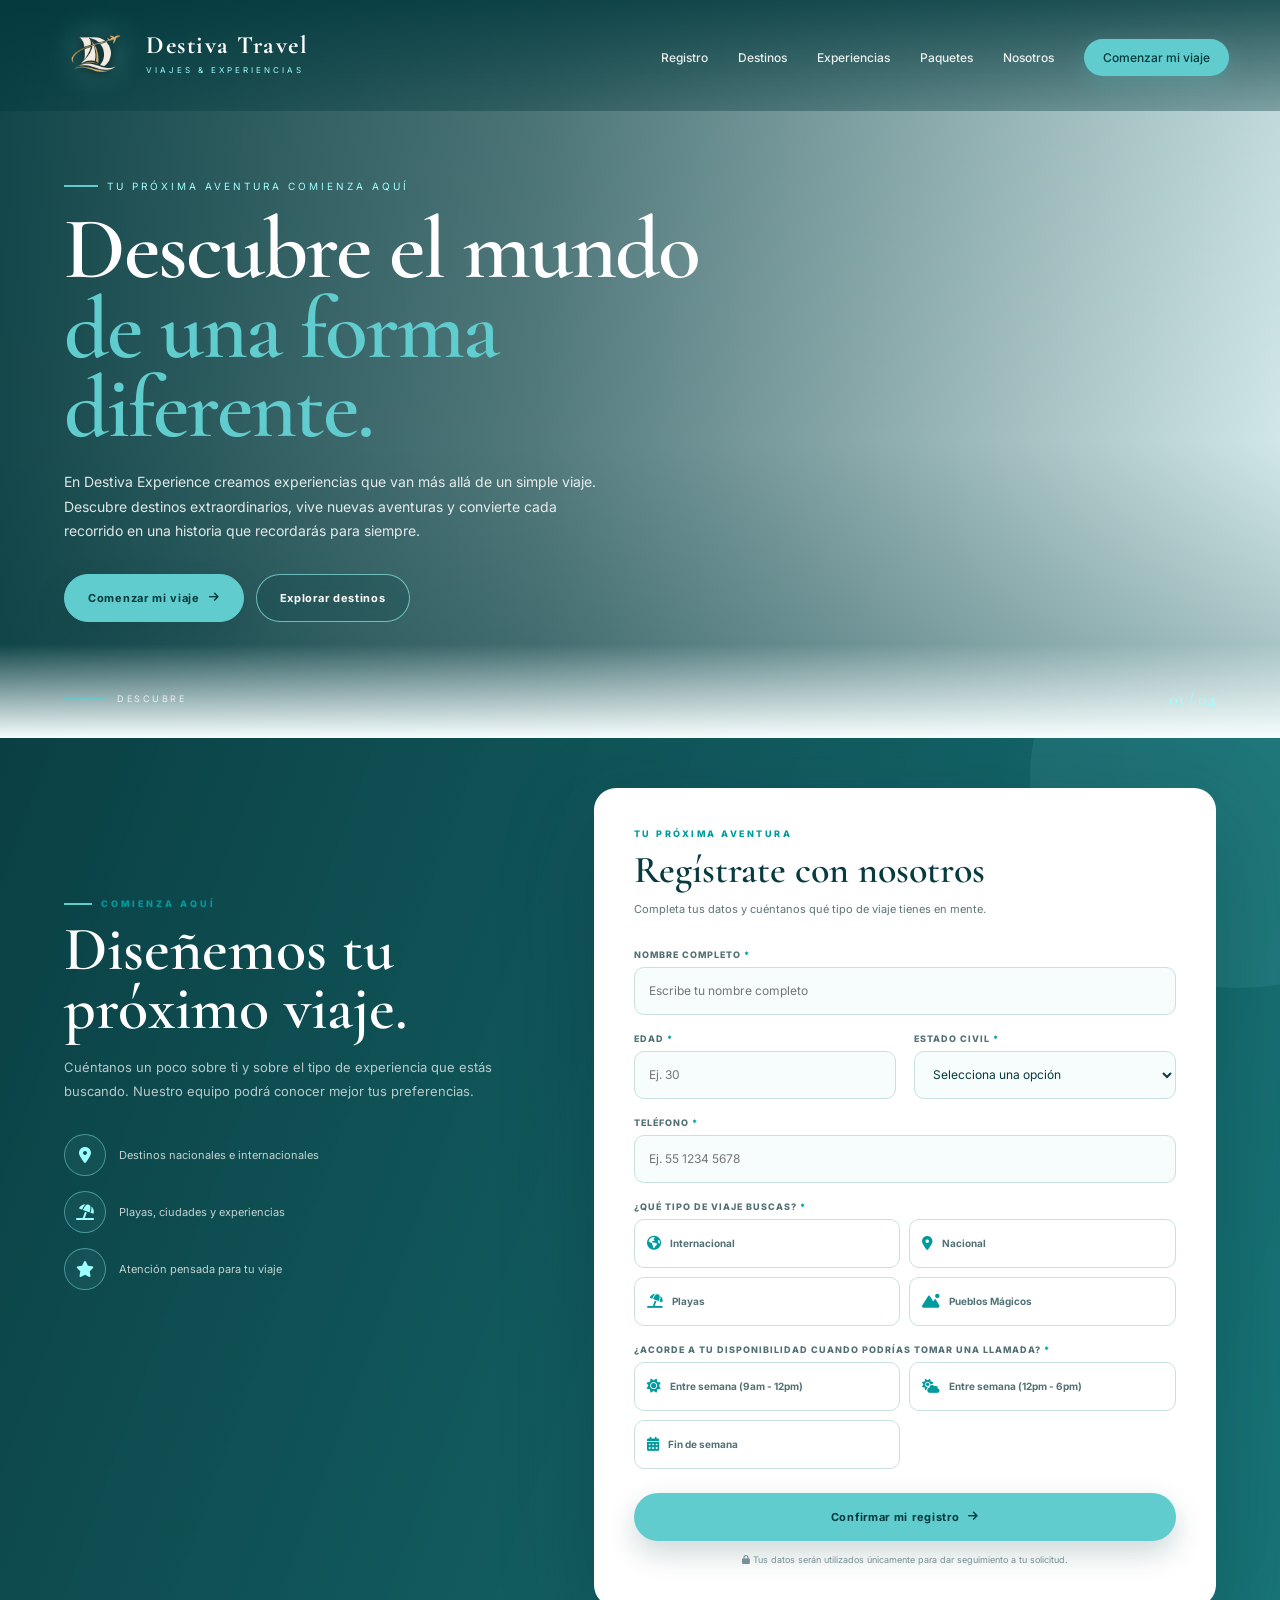
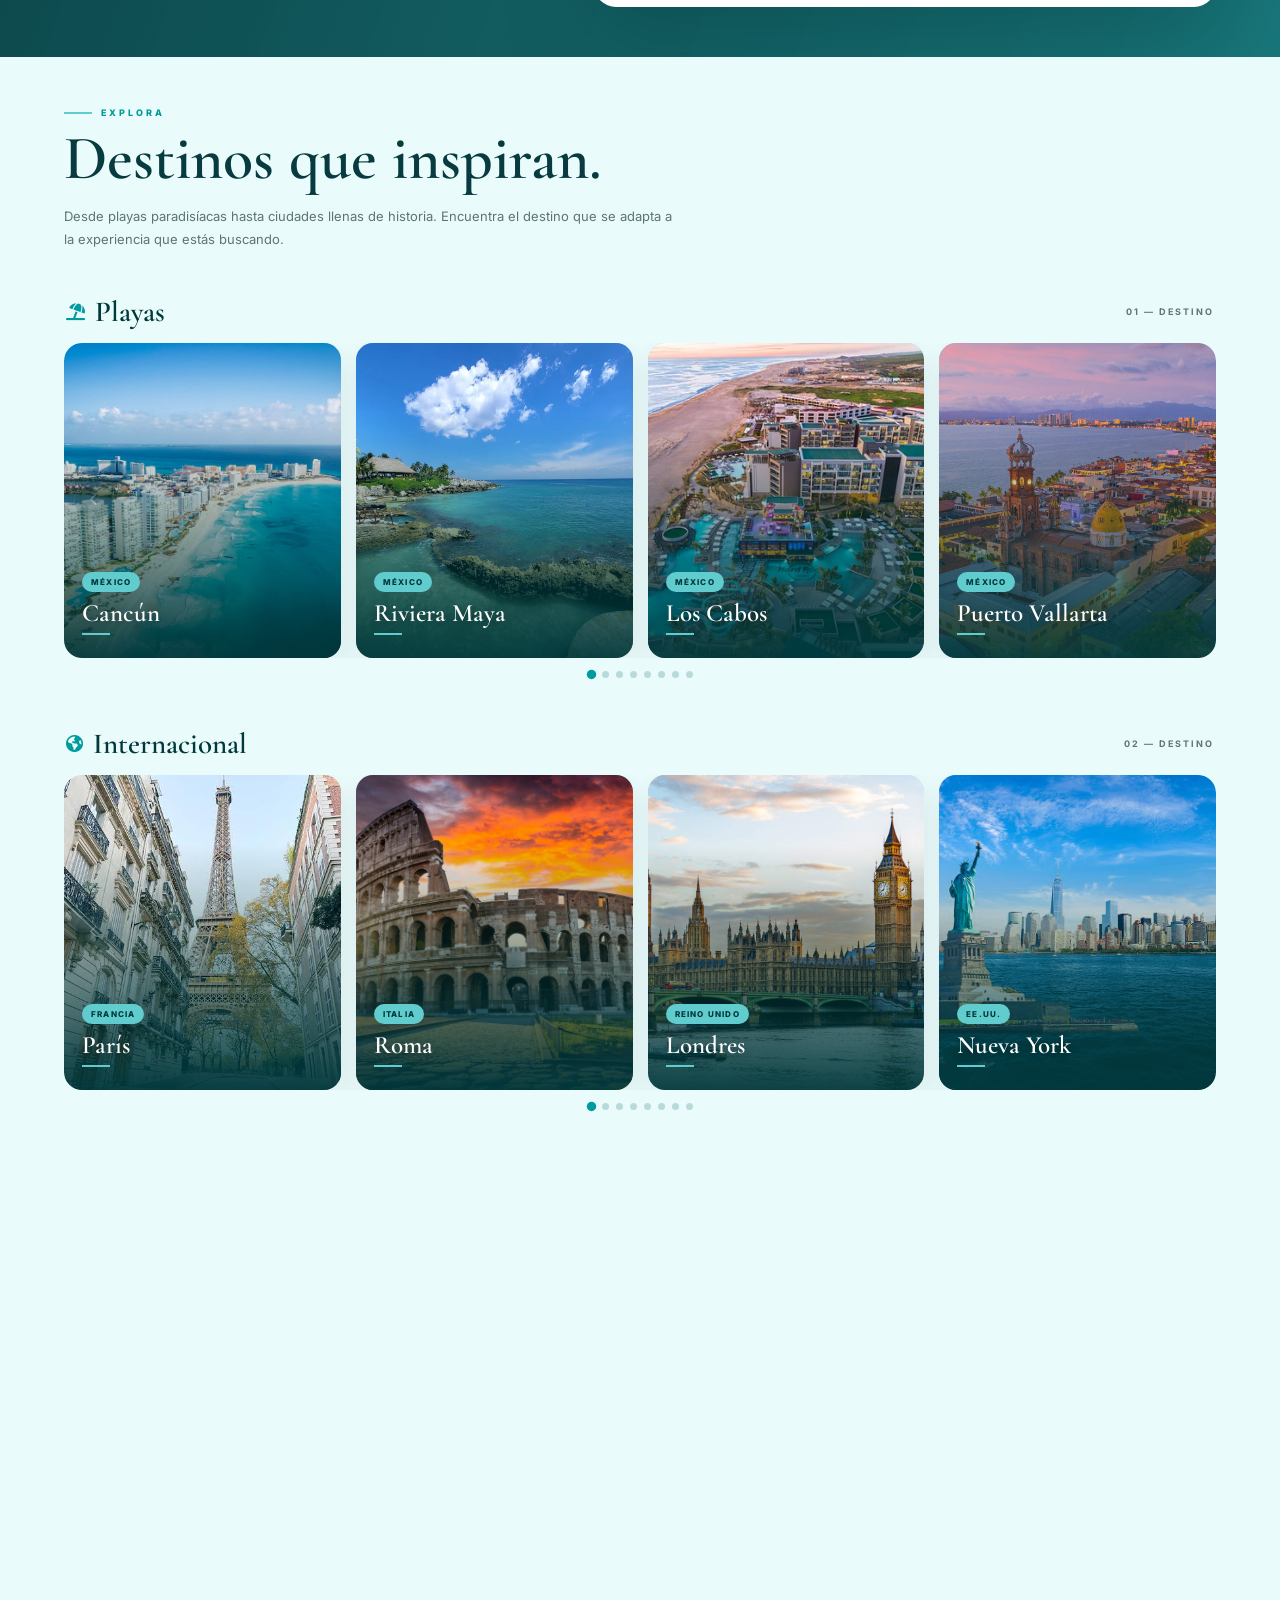
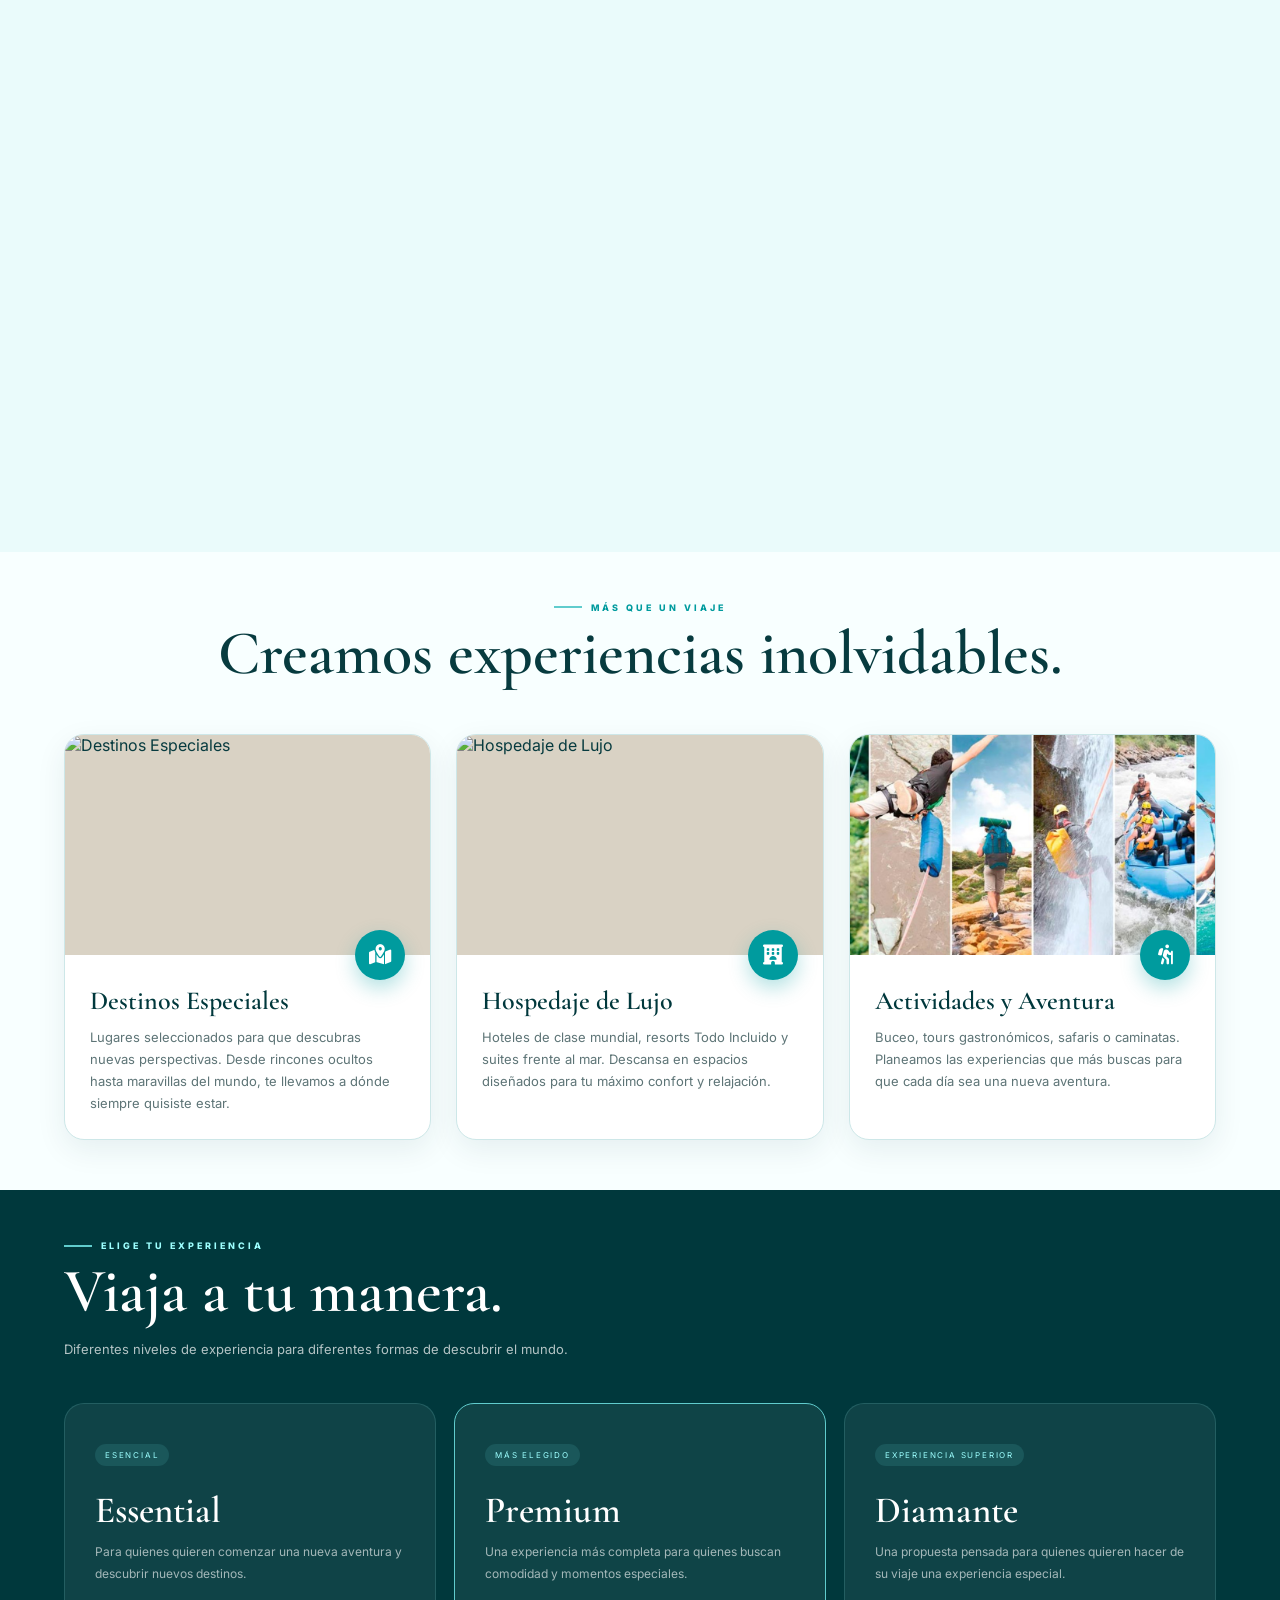
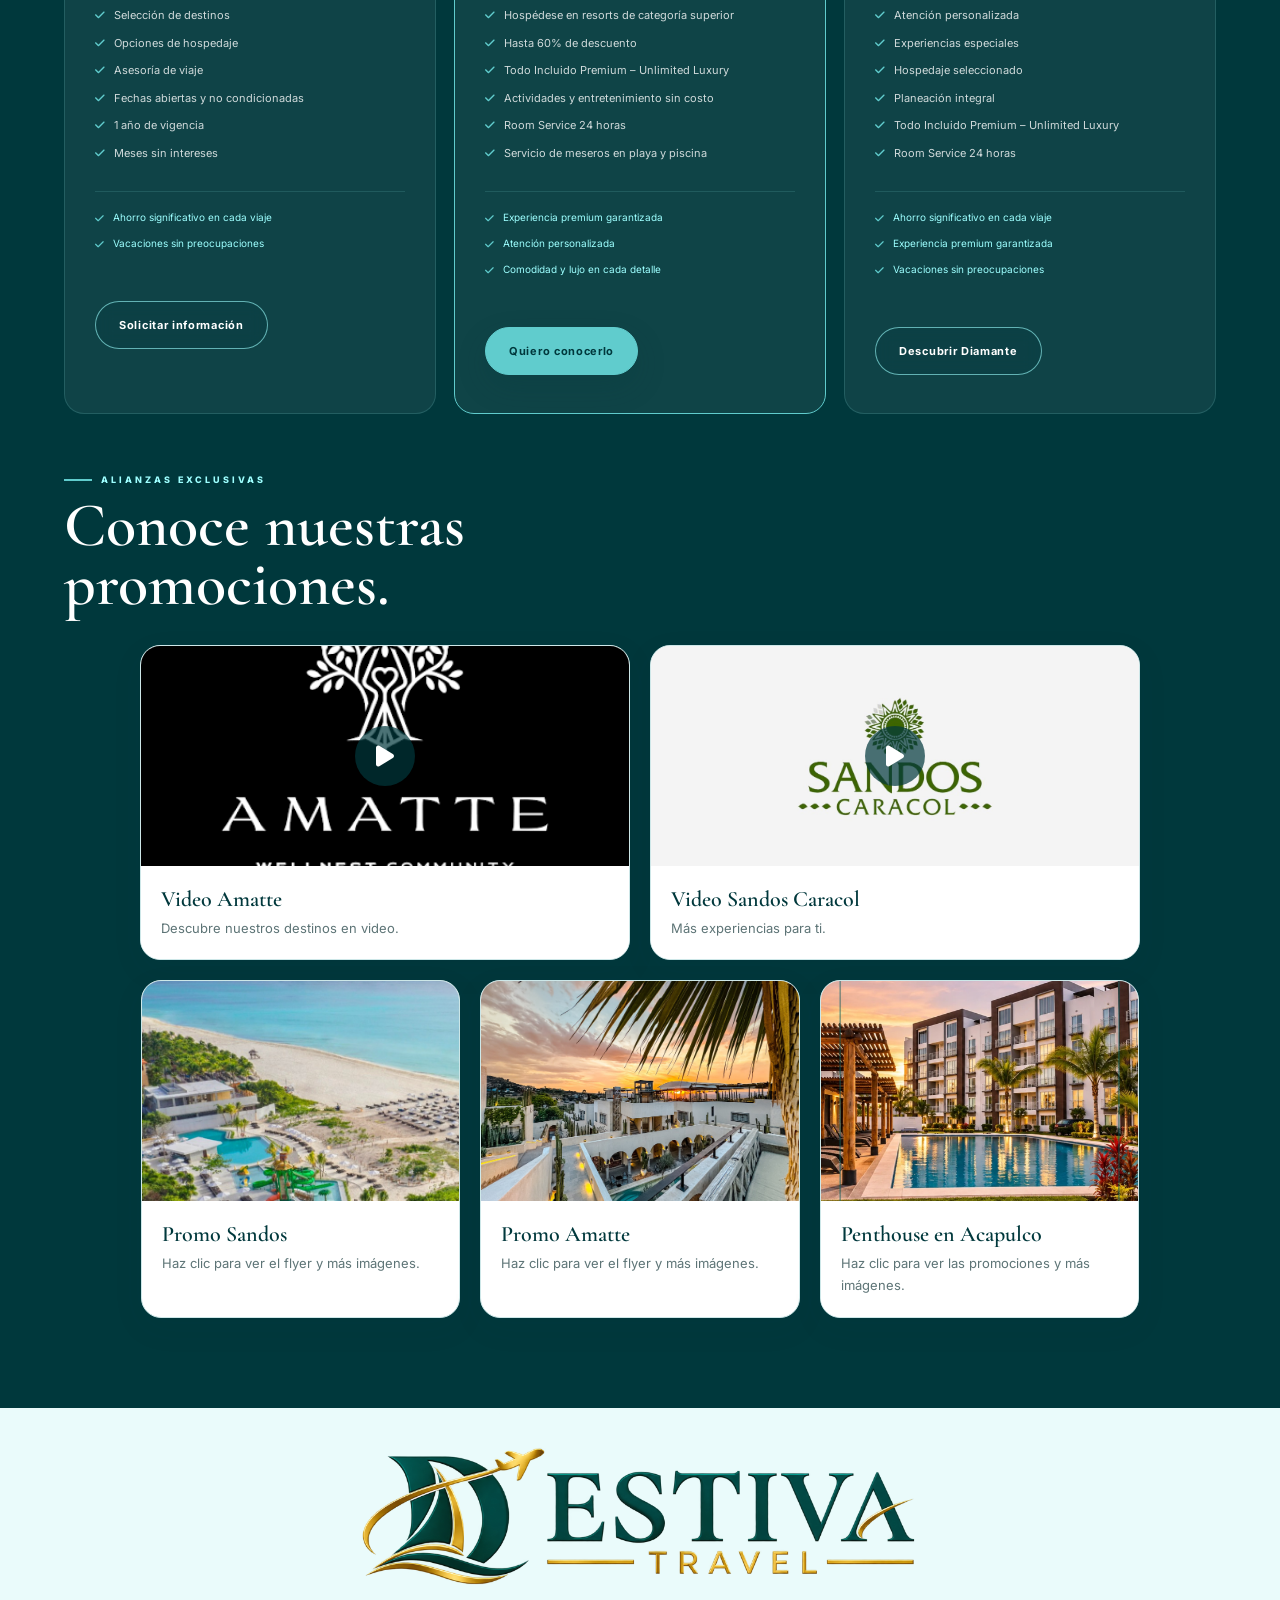
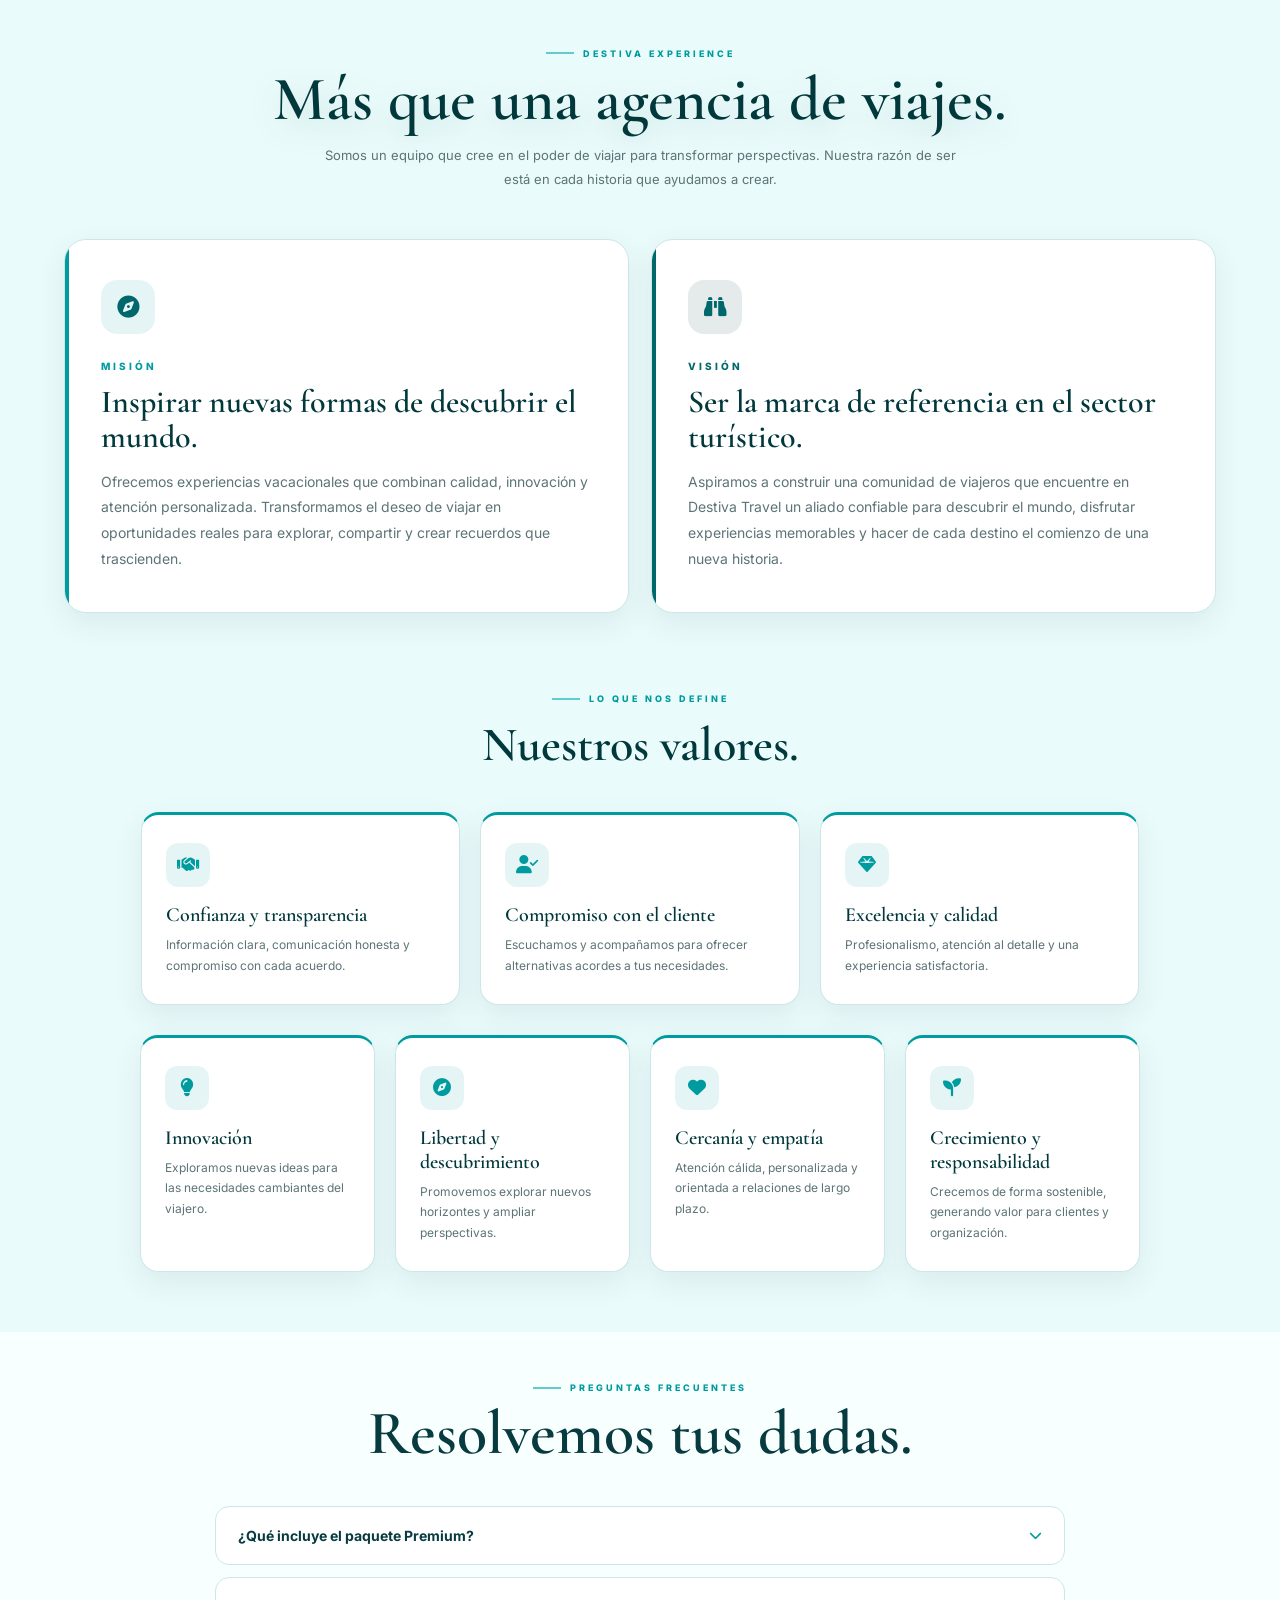
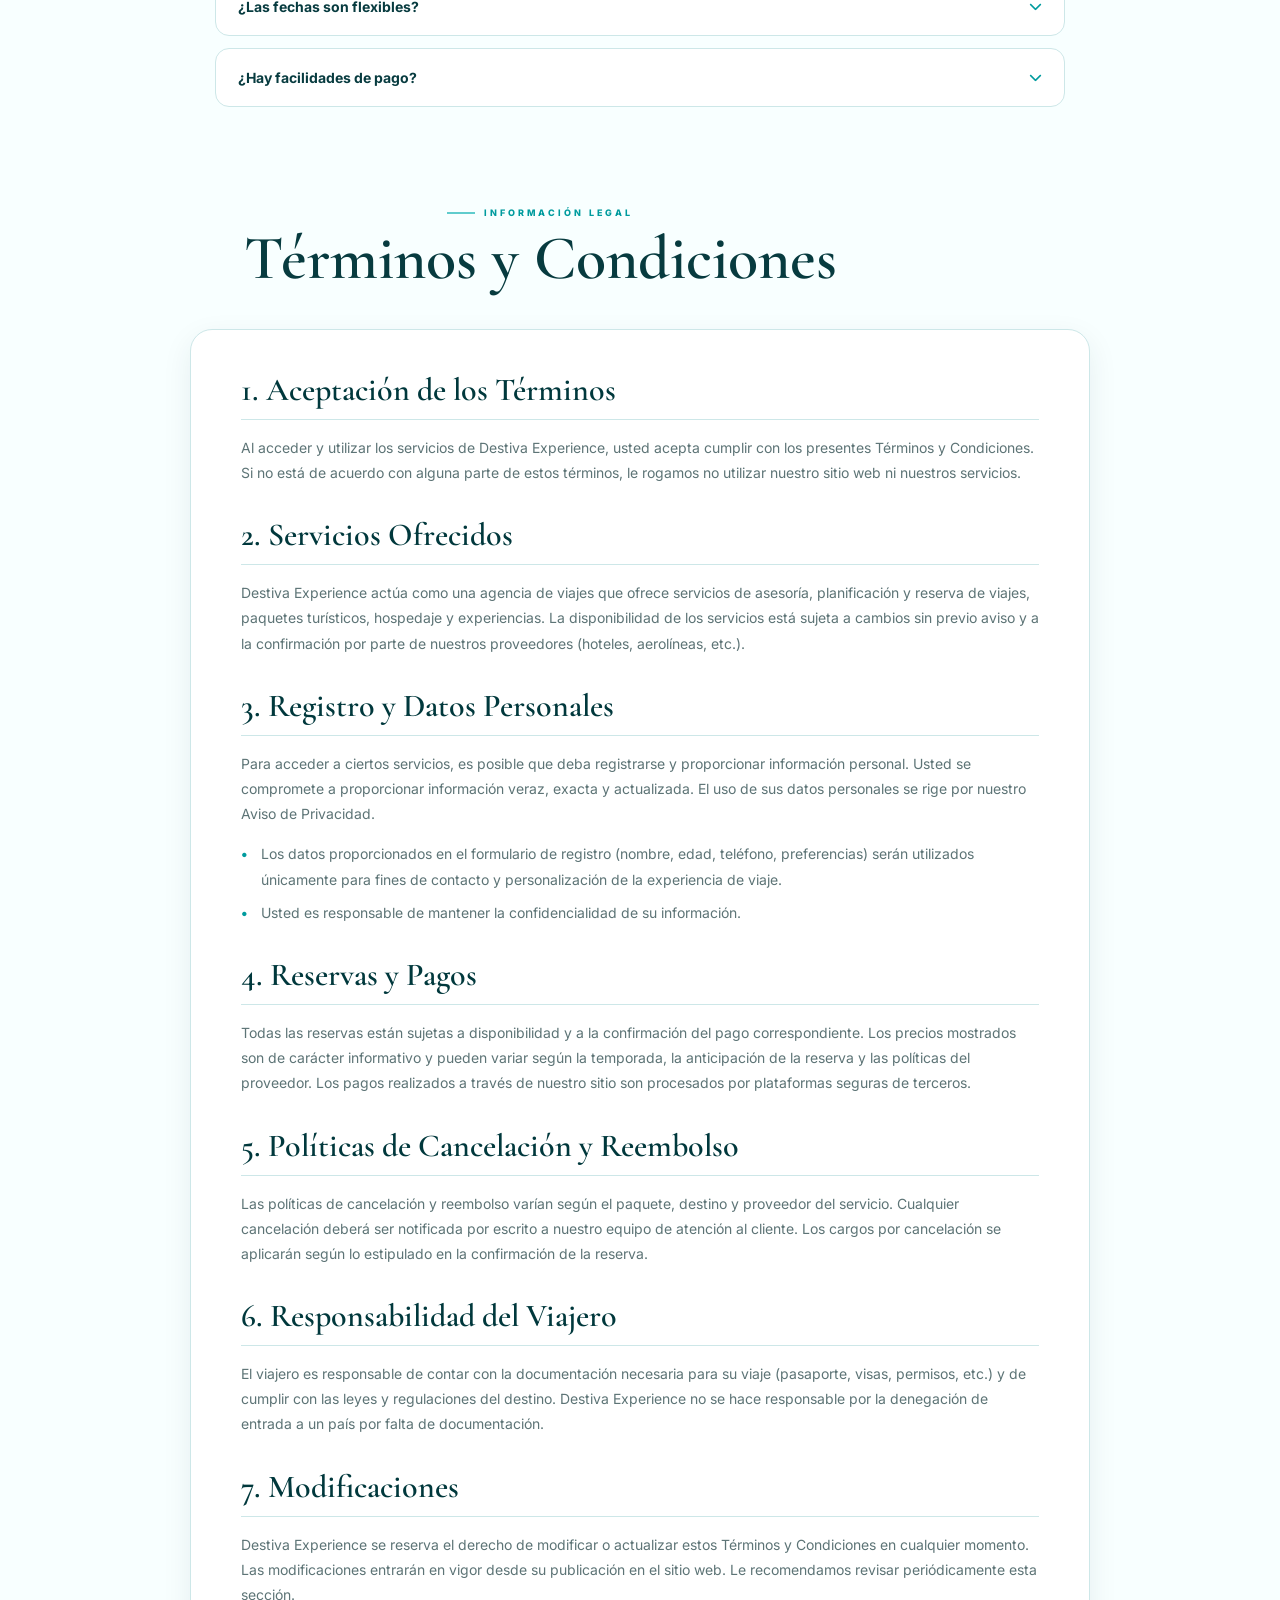
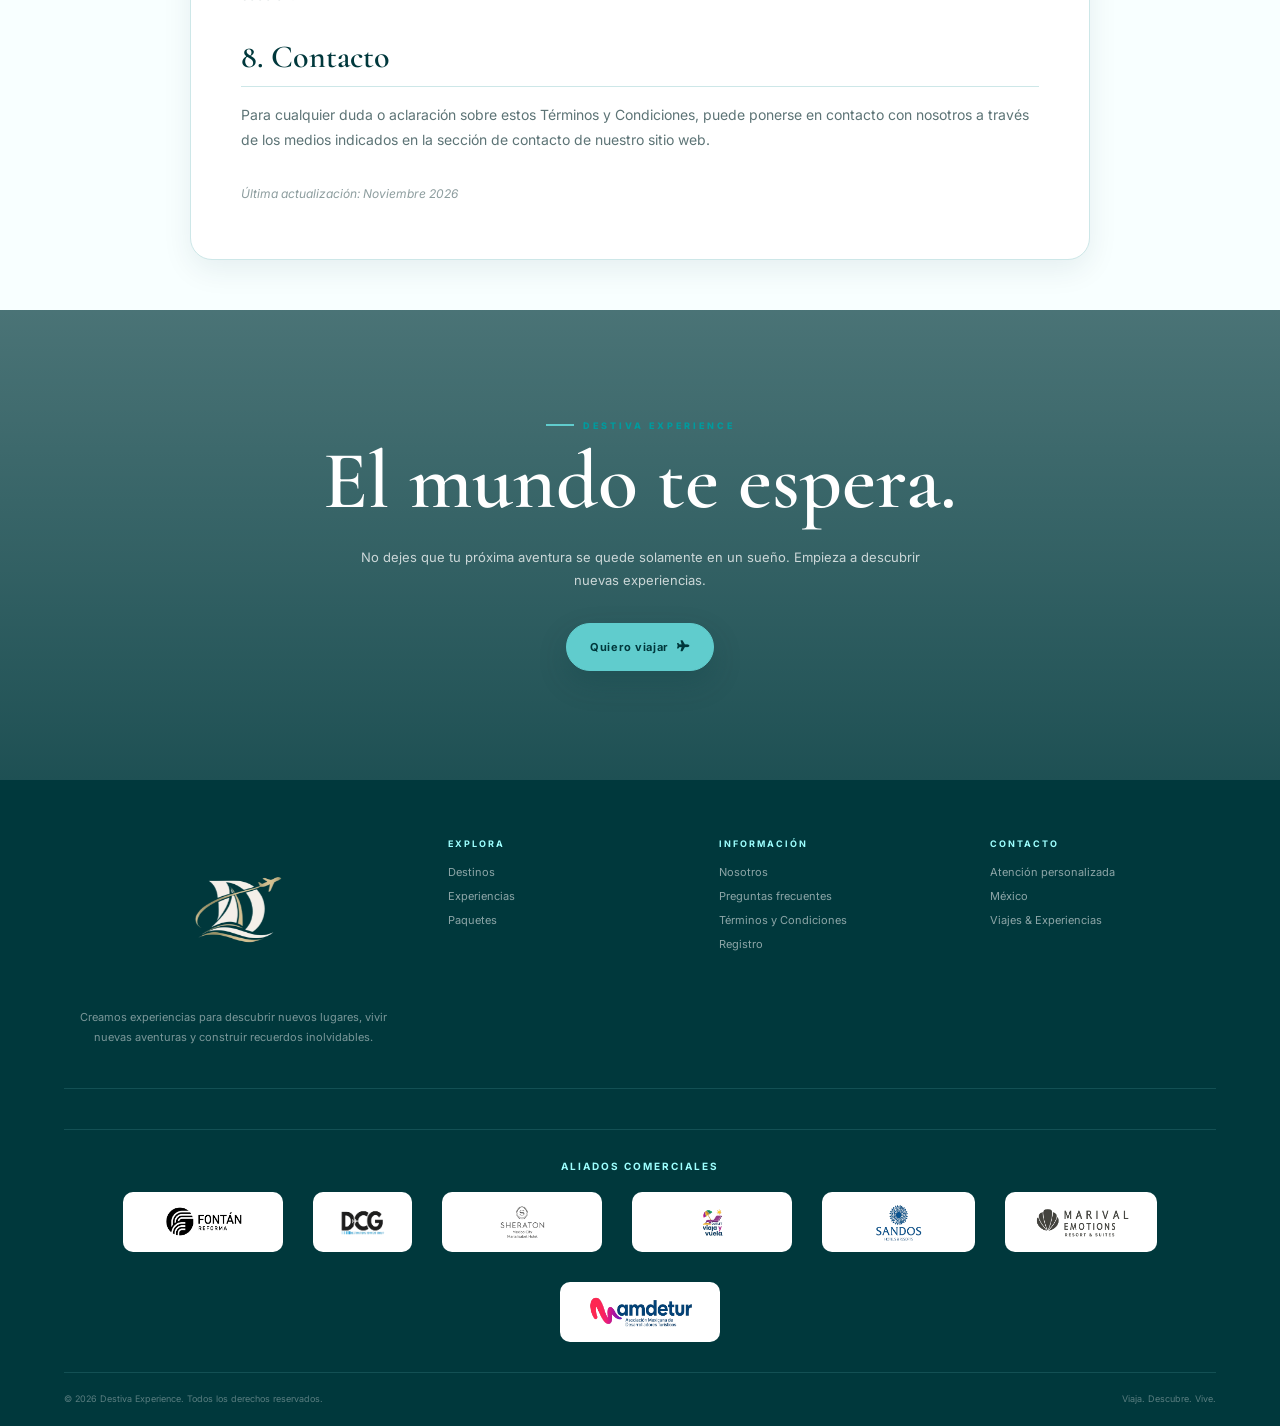
==== commit 67edf09b: "cambiosnuevosimg2" ====
--- a/index.html
+++ b/index.html
@@ -2852,7 +2852,7 @@
 <div class="modal-overlay" id="mediaModal">
     <div class="modal-content" style="max-width: 900px;">
         <button class="modal-close" id="mediaModalClose"><i class="fa-solid fa-xmark"></i></button>
-        <div class="modal-carousel" style="background: #ffffff; height: 500px; display: flex; align-items: center;">
+        <div class="modal-carousel" style="background: #F8FFFF; height: 500px; display: flex; align-items: center;">
             <div class="modal-track" id="mediaTrack" style="align-items: center;">
                 <!-- Aquí se inyectan las imágenes o videos -->
             </div>
@@ -4207,9 +4207,9 @@
                 img.src = item;
                 img.style.width = '100%';
                 img.style.height = '100%';
-                img.style.objectFit = 'contain'; // Para que la imagen no se deforme
+                img.style.objectFit = 'contain'; 
                 img.style.flexShrink = '0';
-                img.style.background = '#000';
+                img.style.background = '#F8FFFF';
                 mediaTrack.appendChild(img);
             }
         });
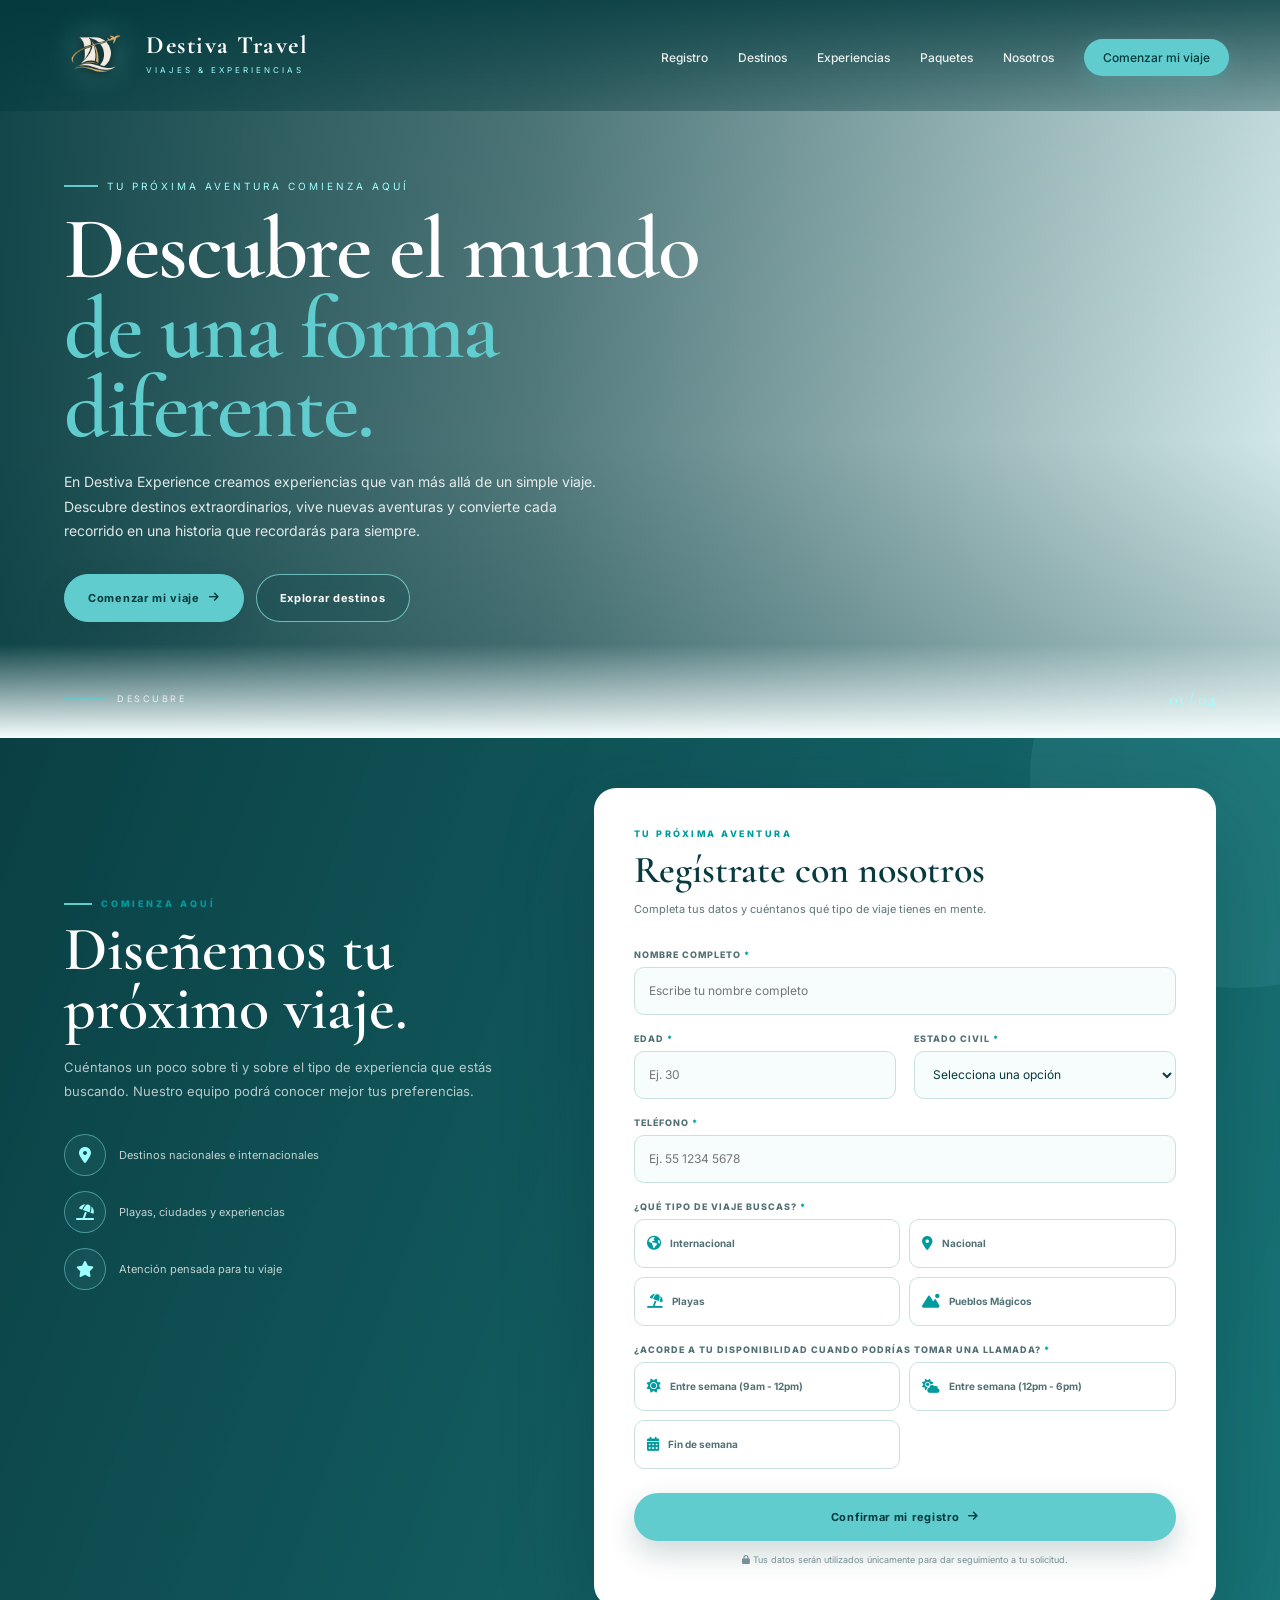
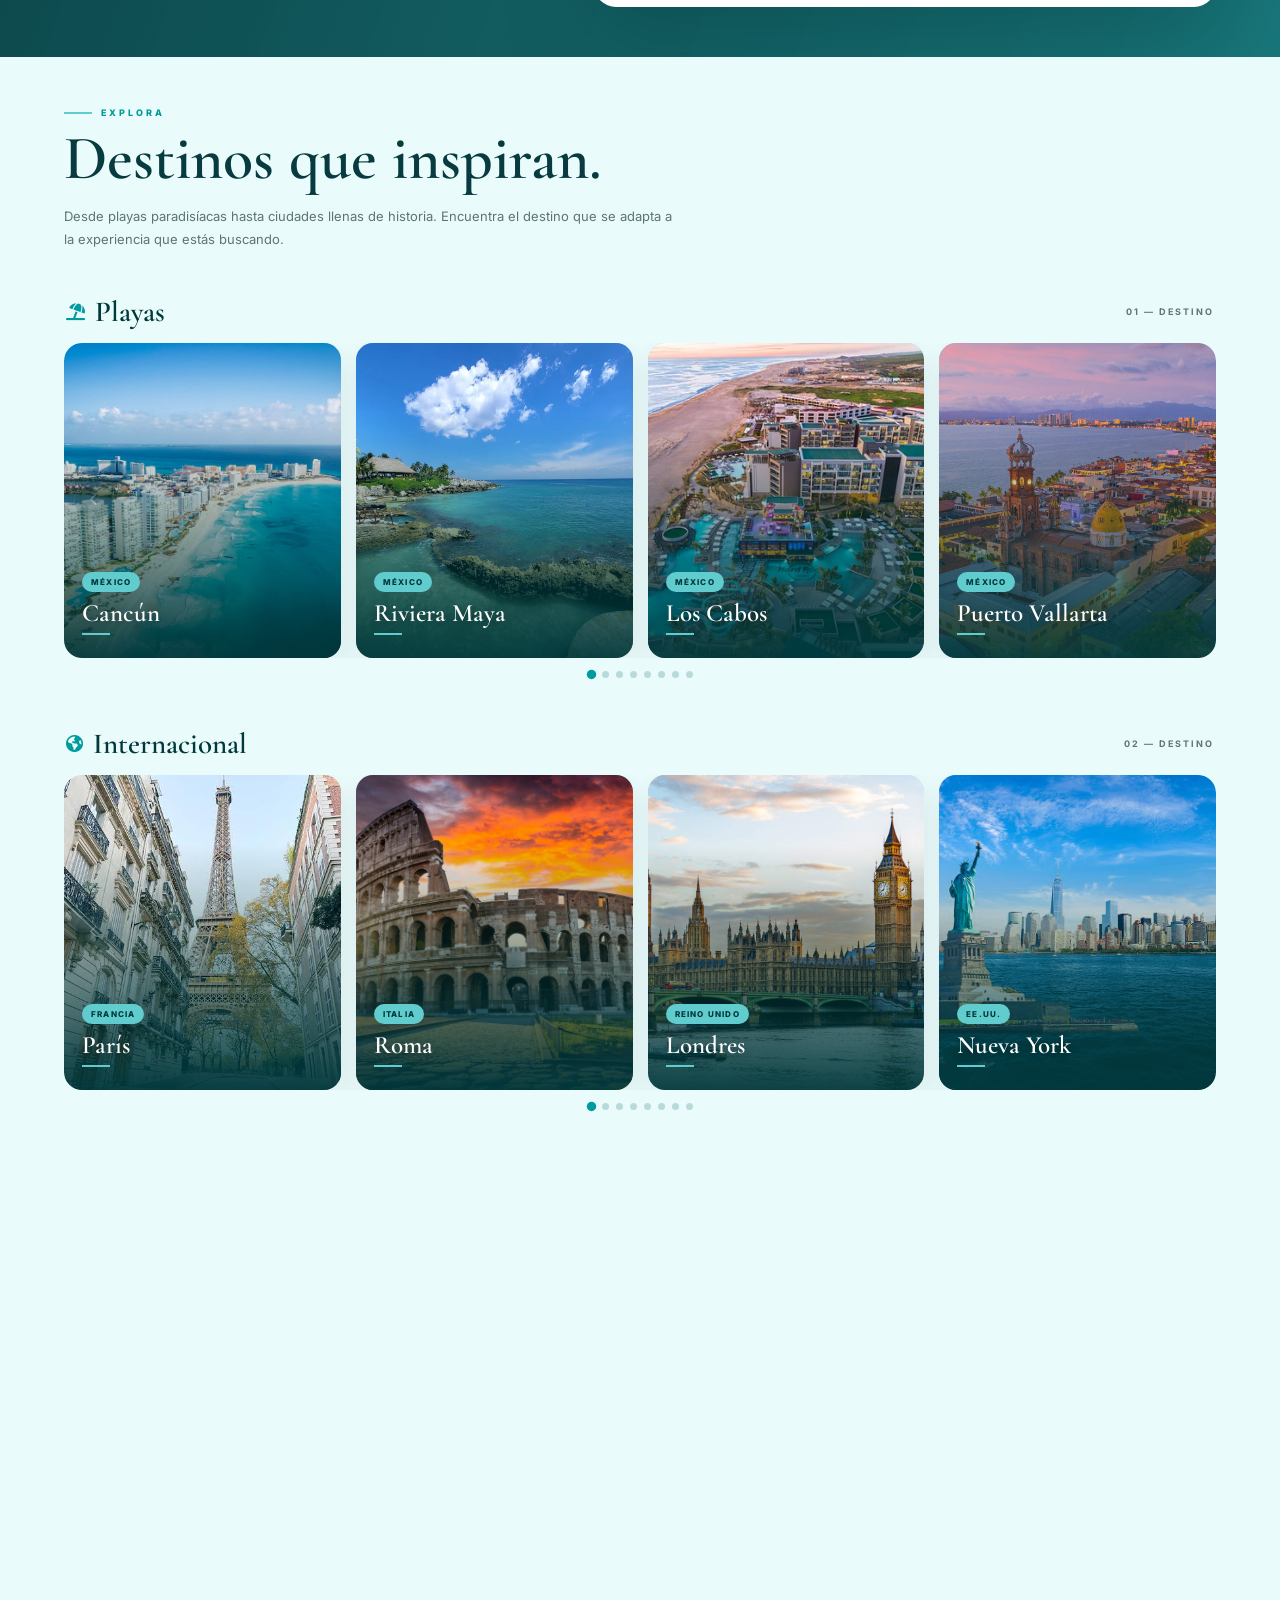
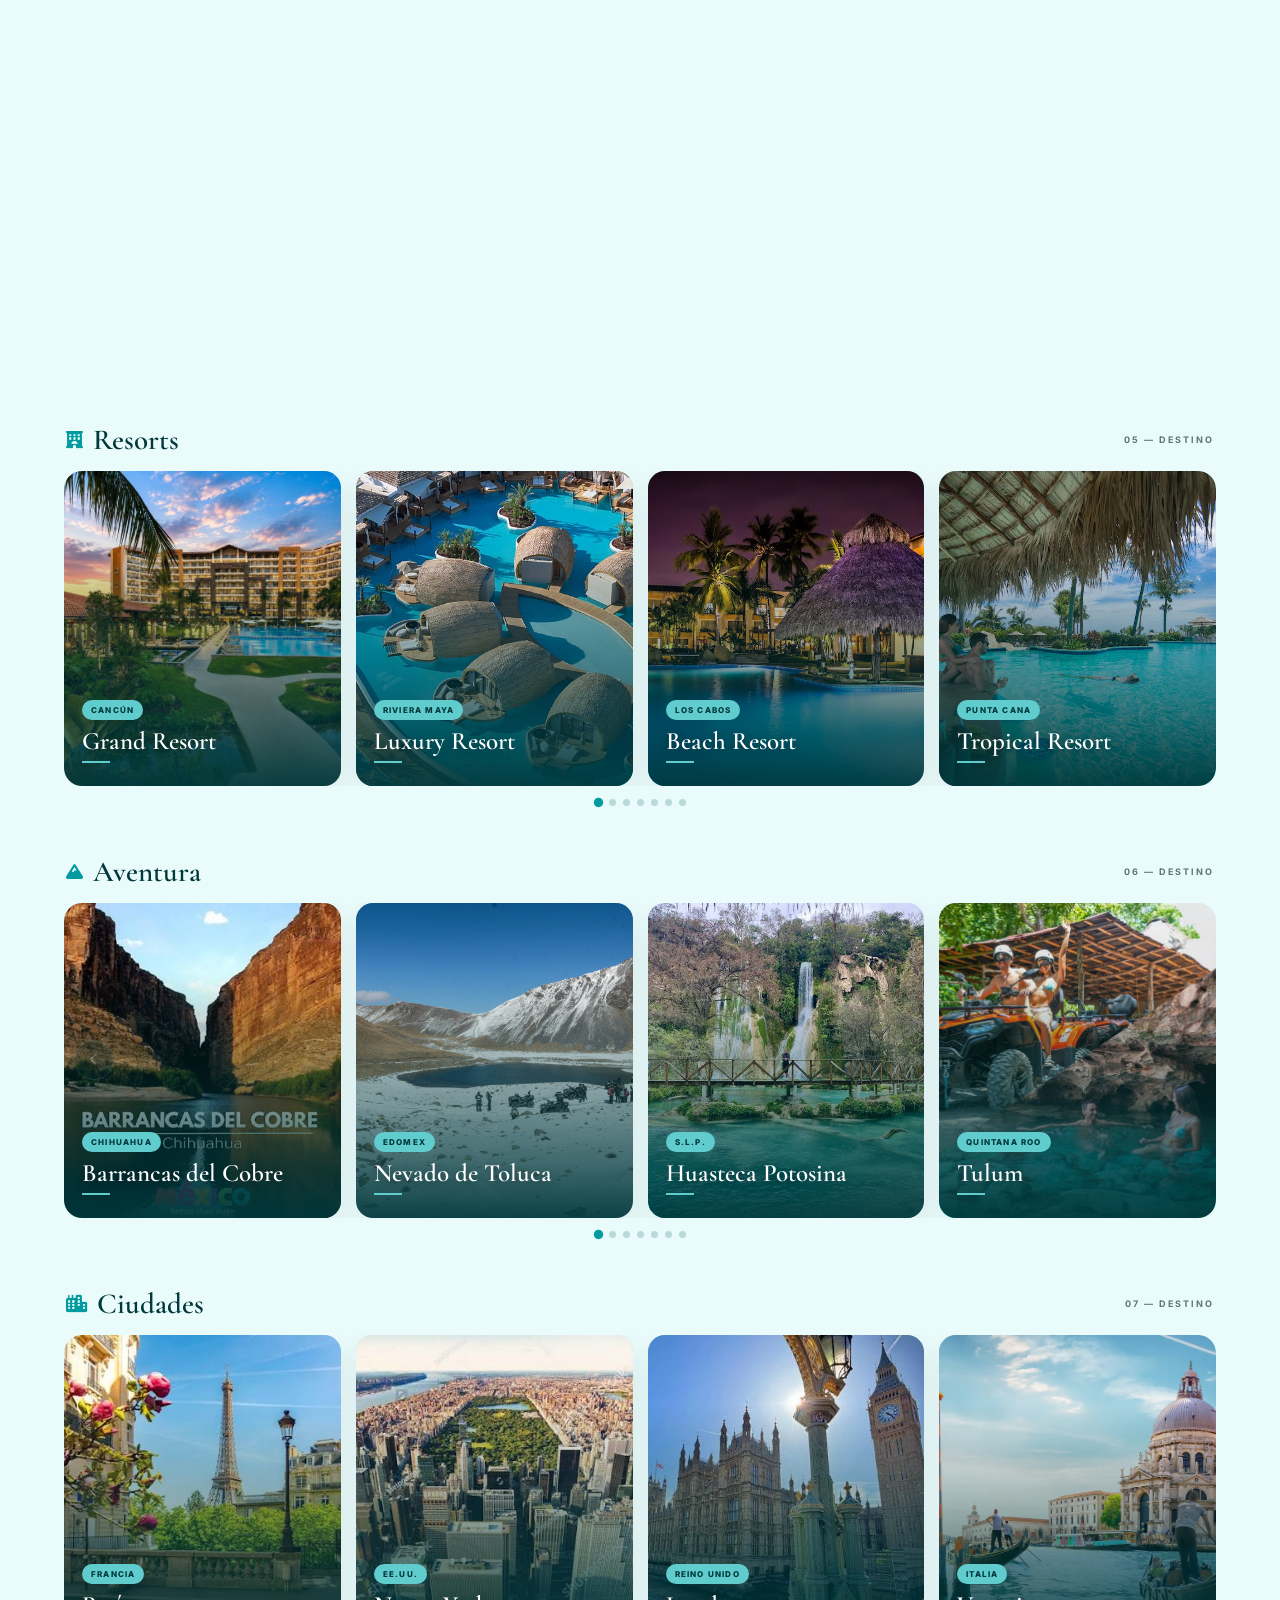
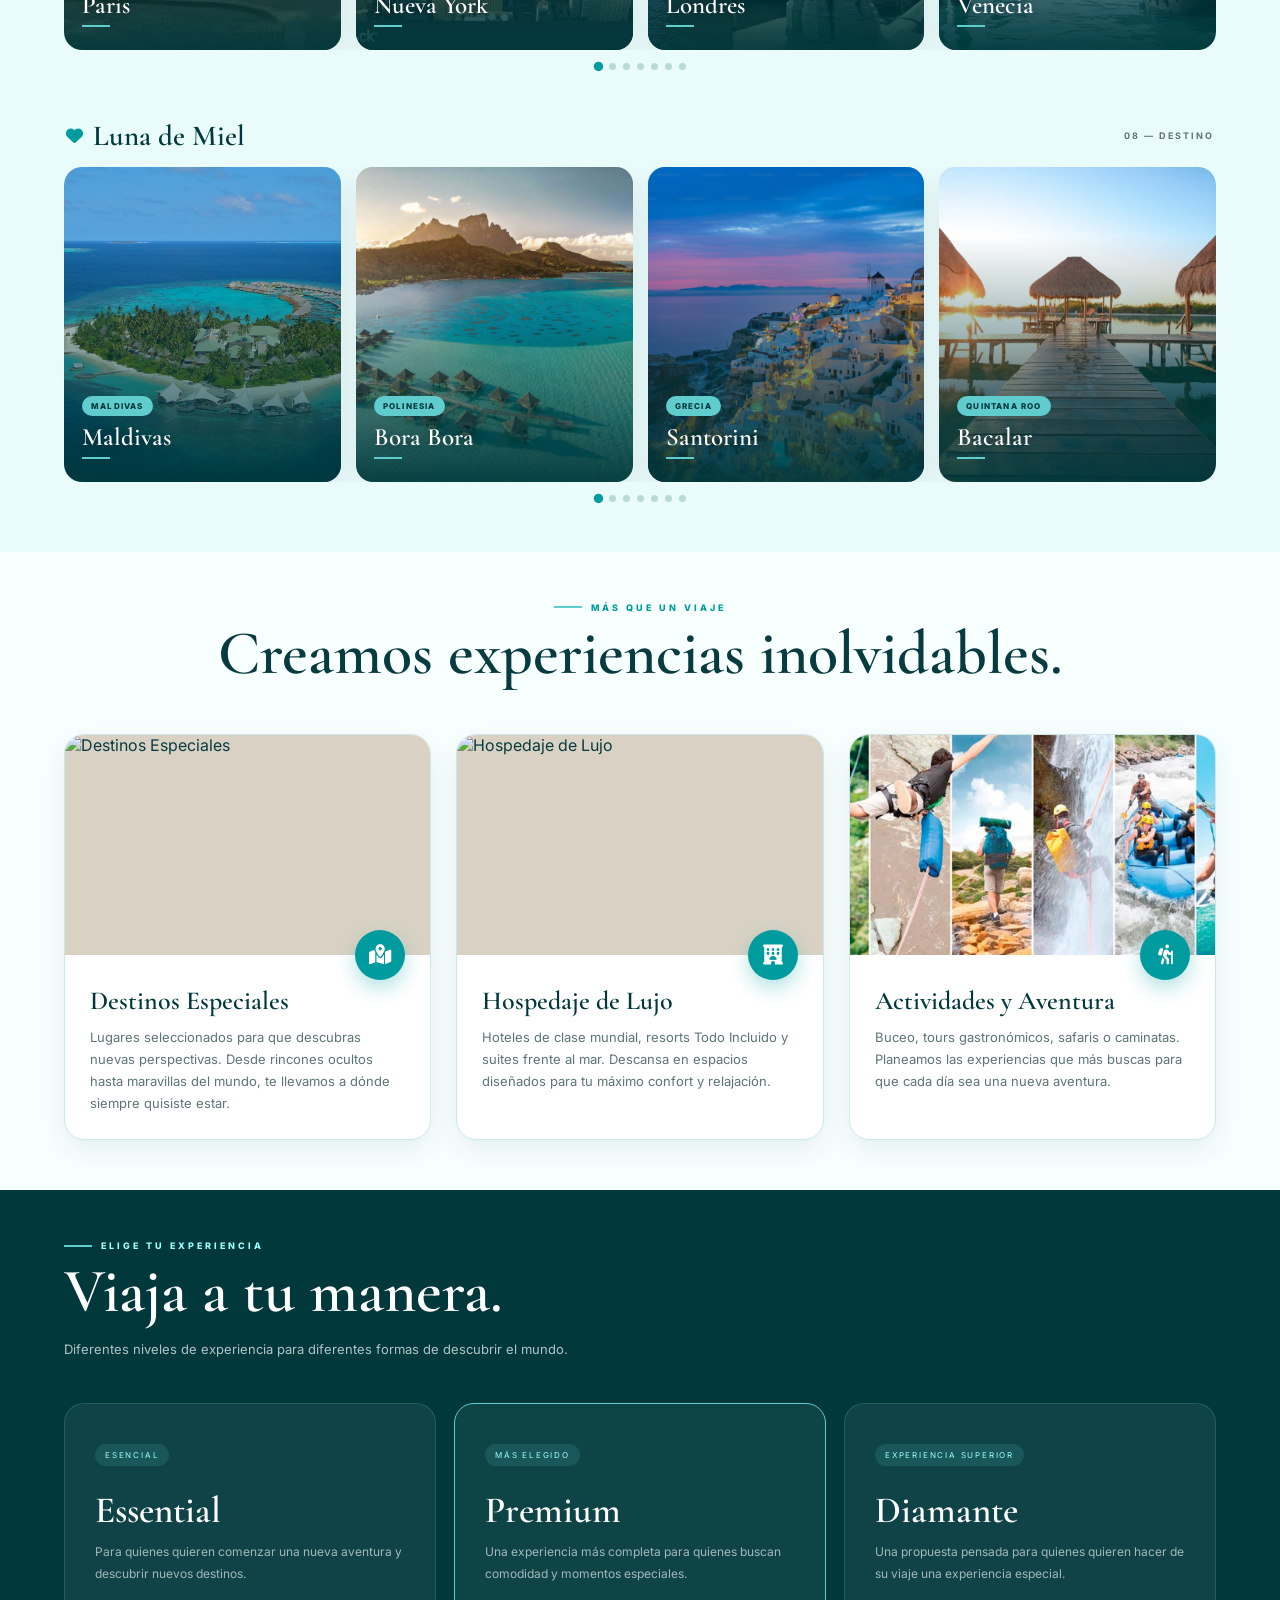
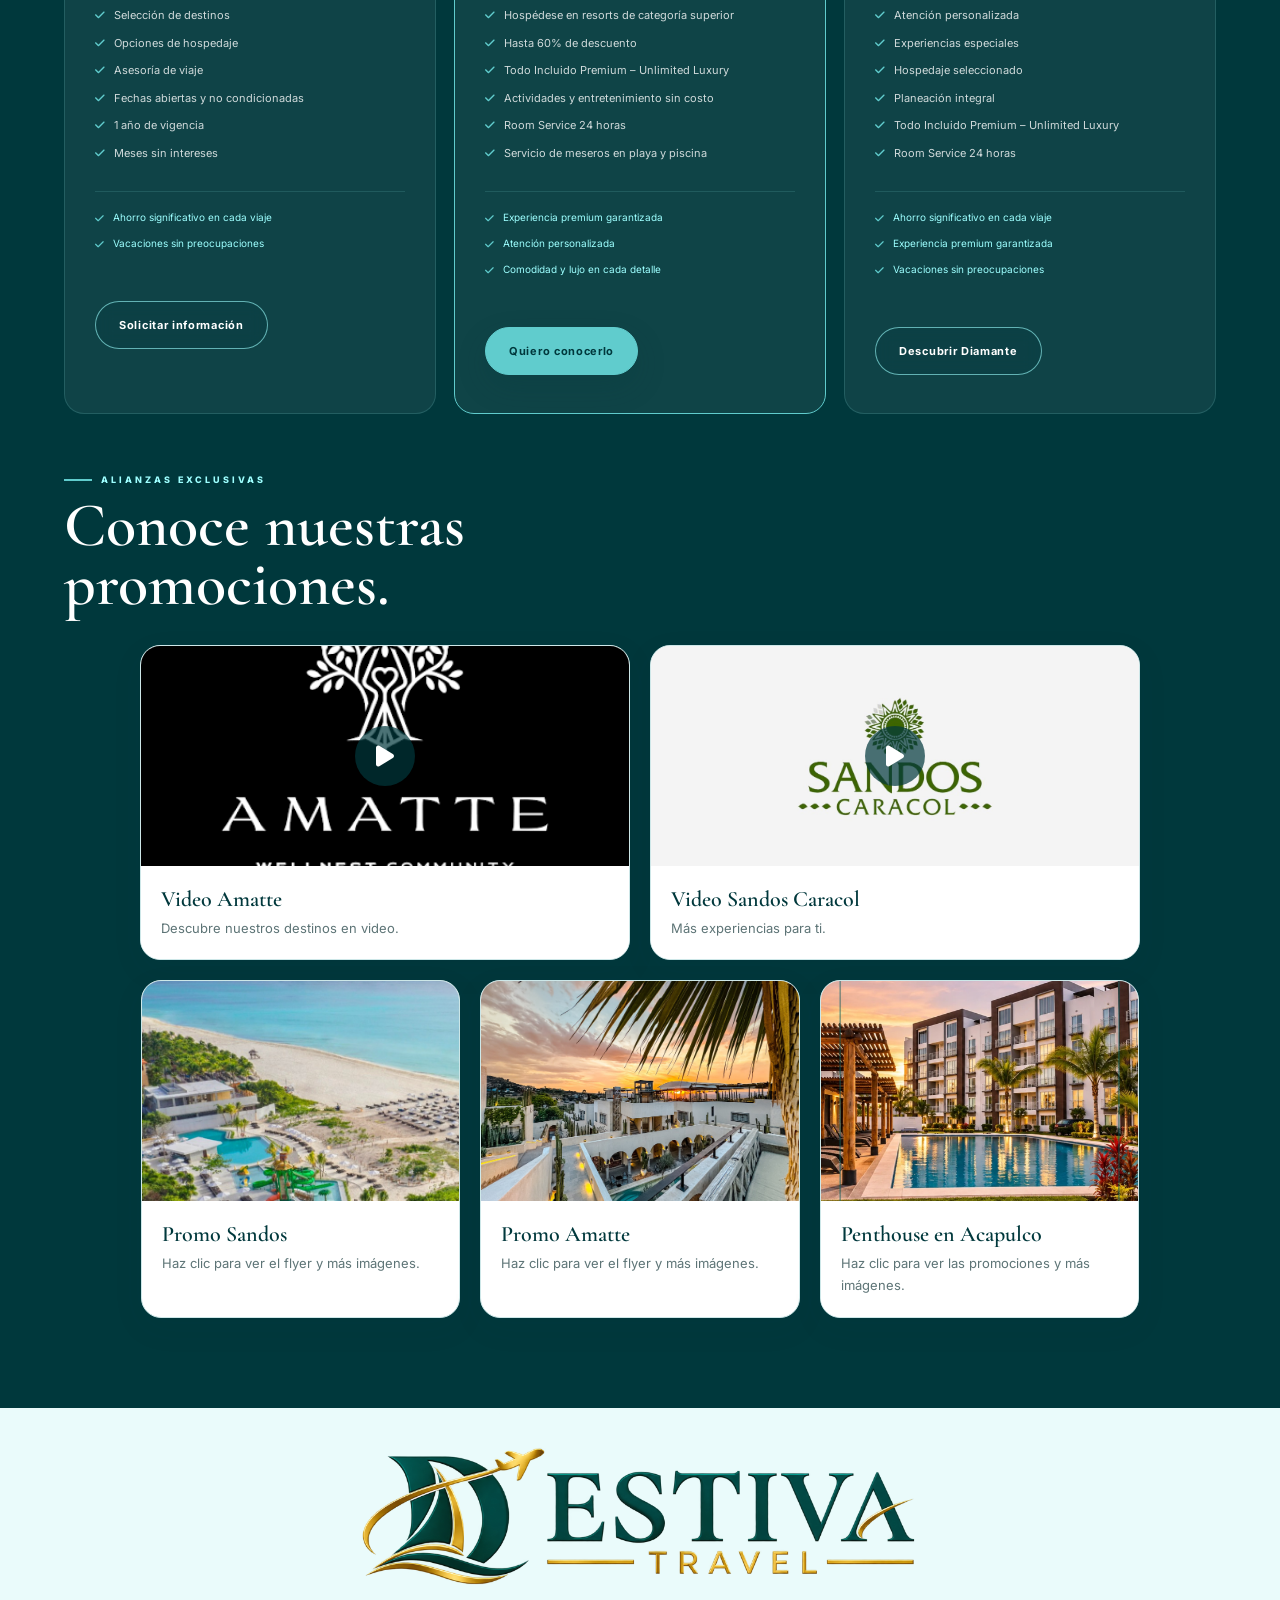
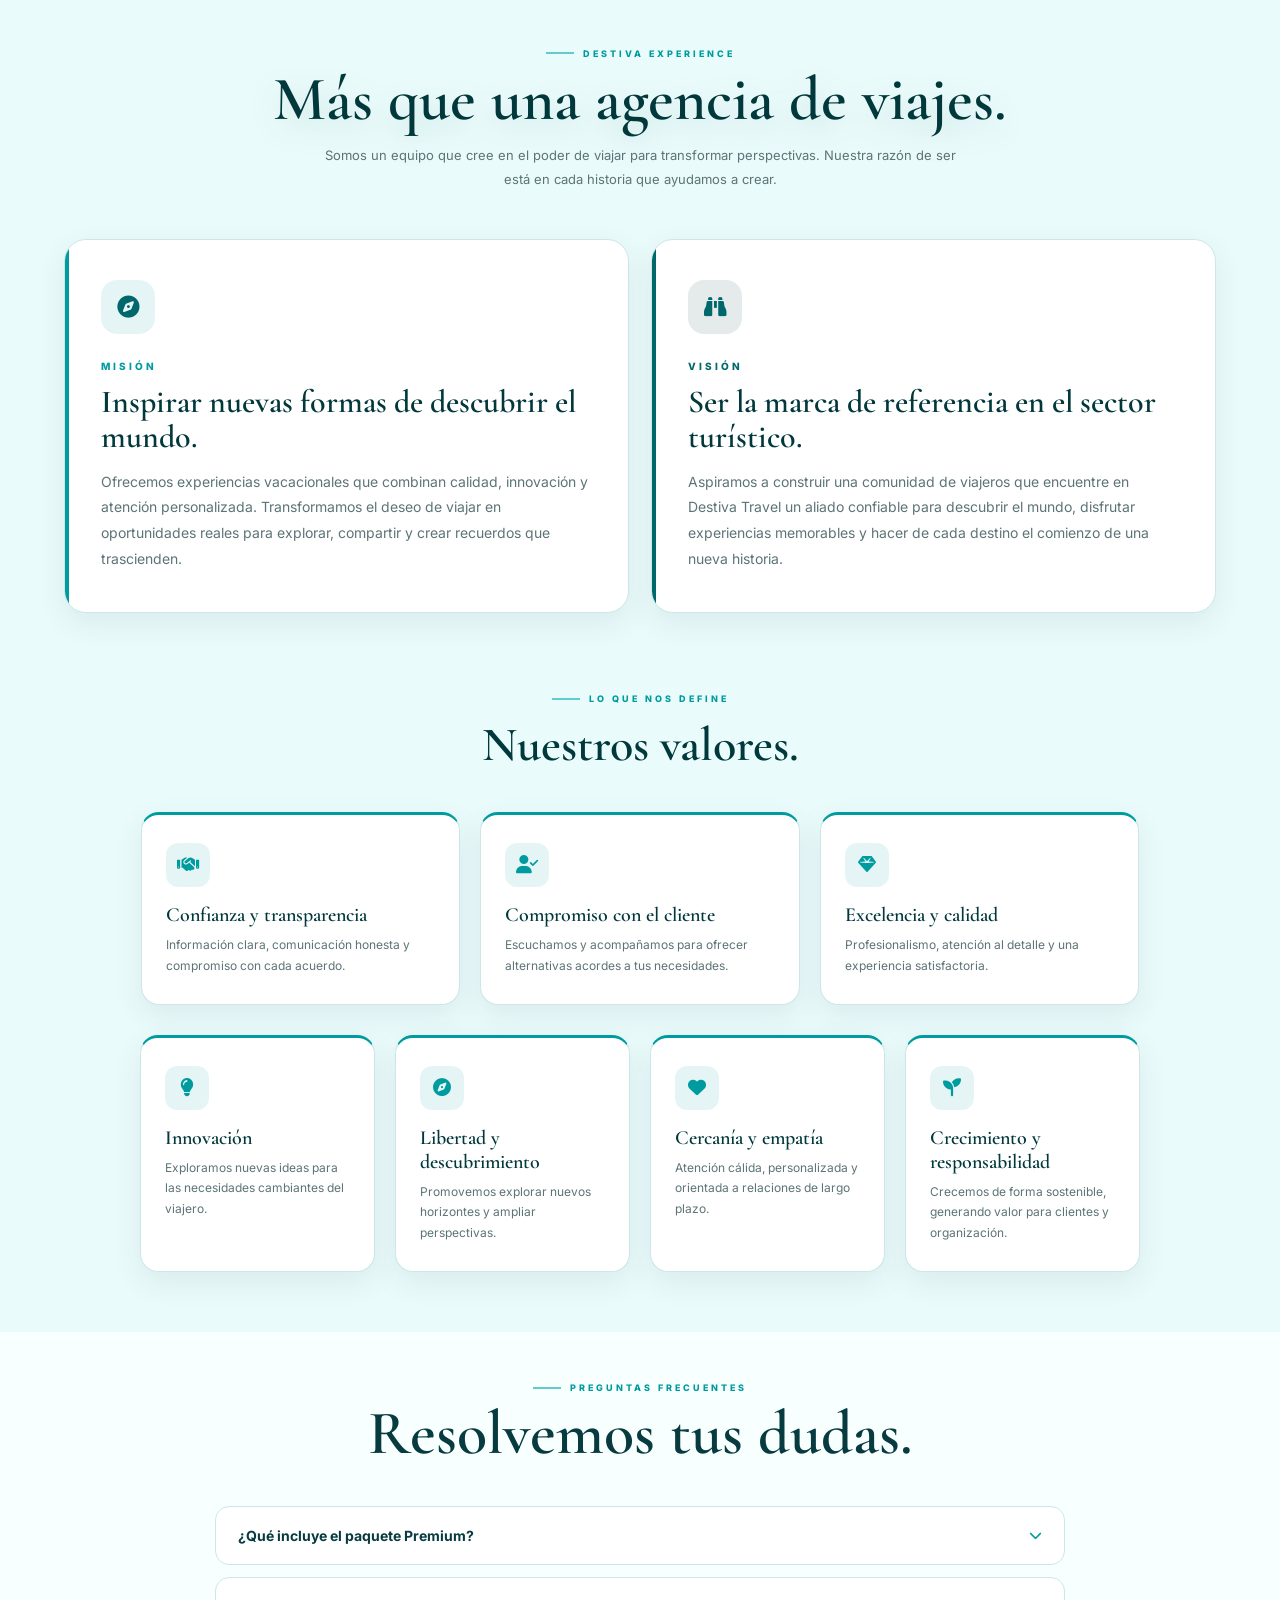
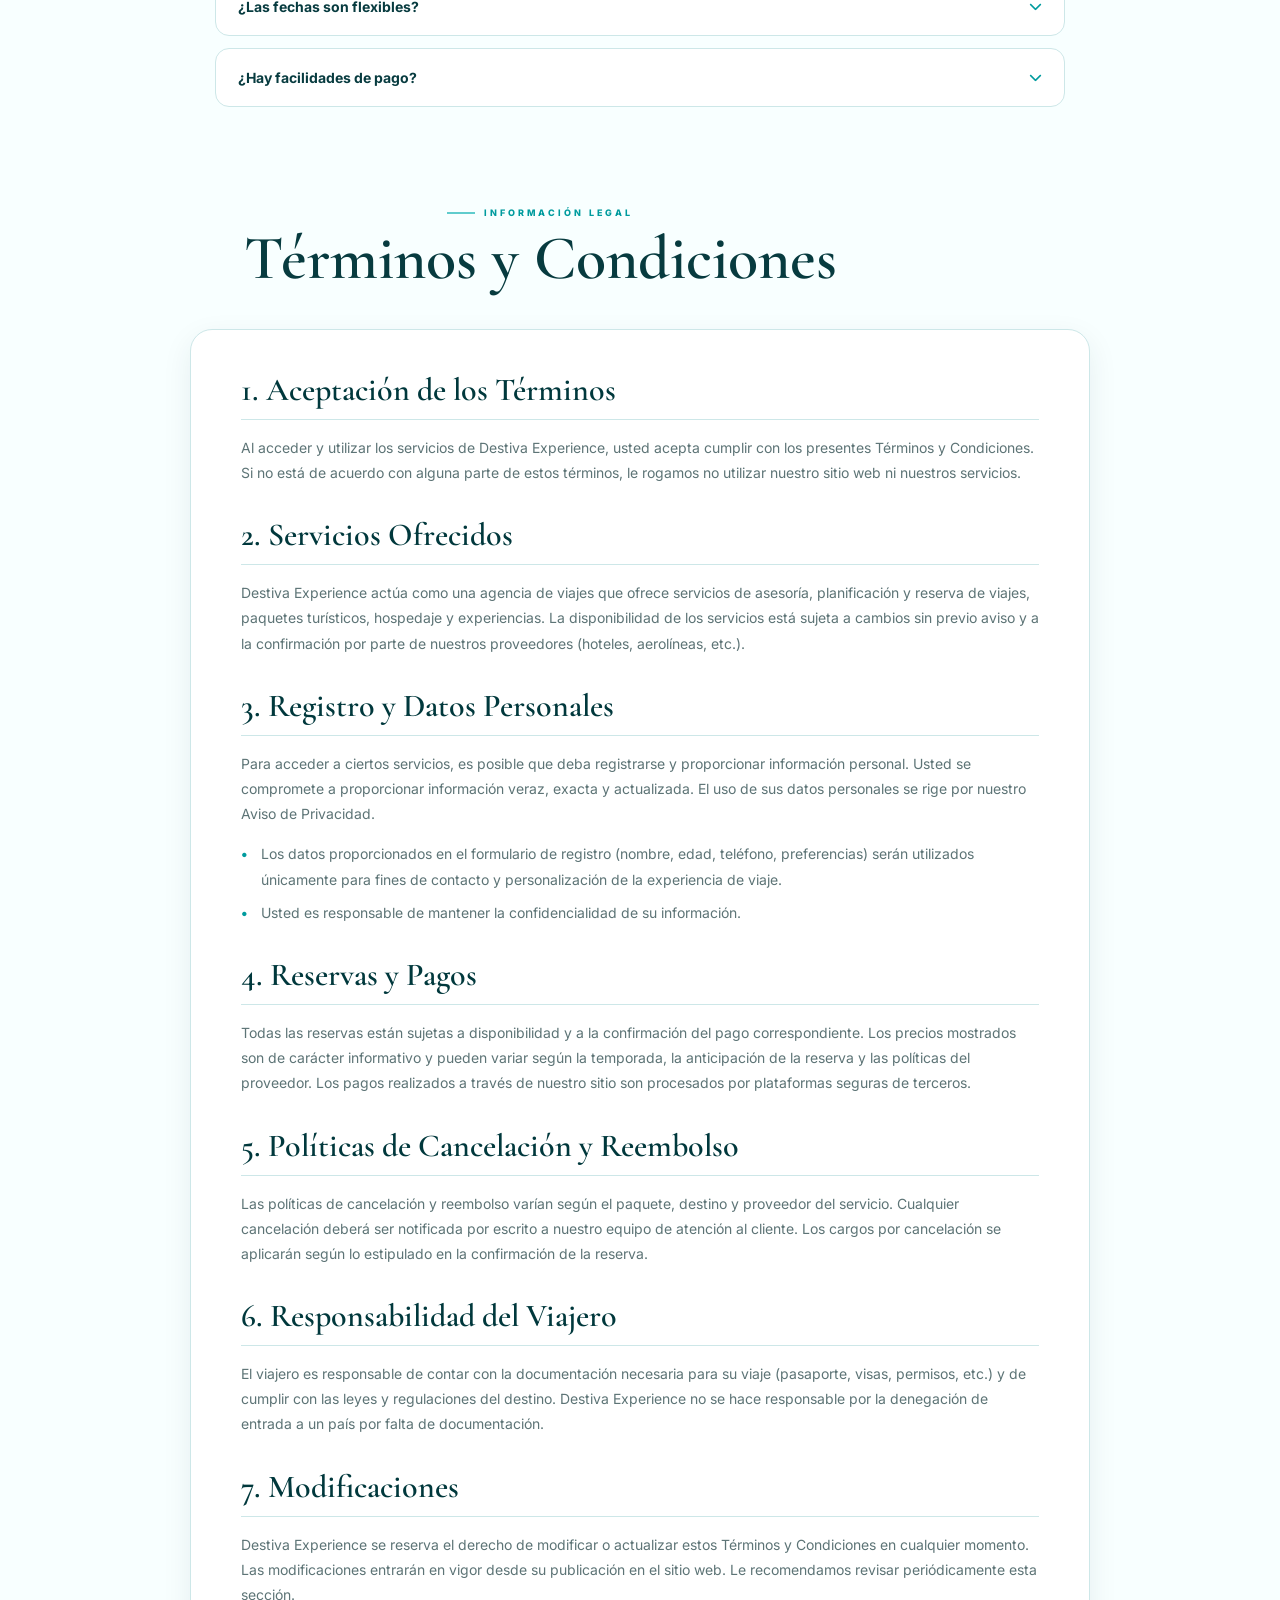
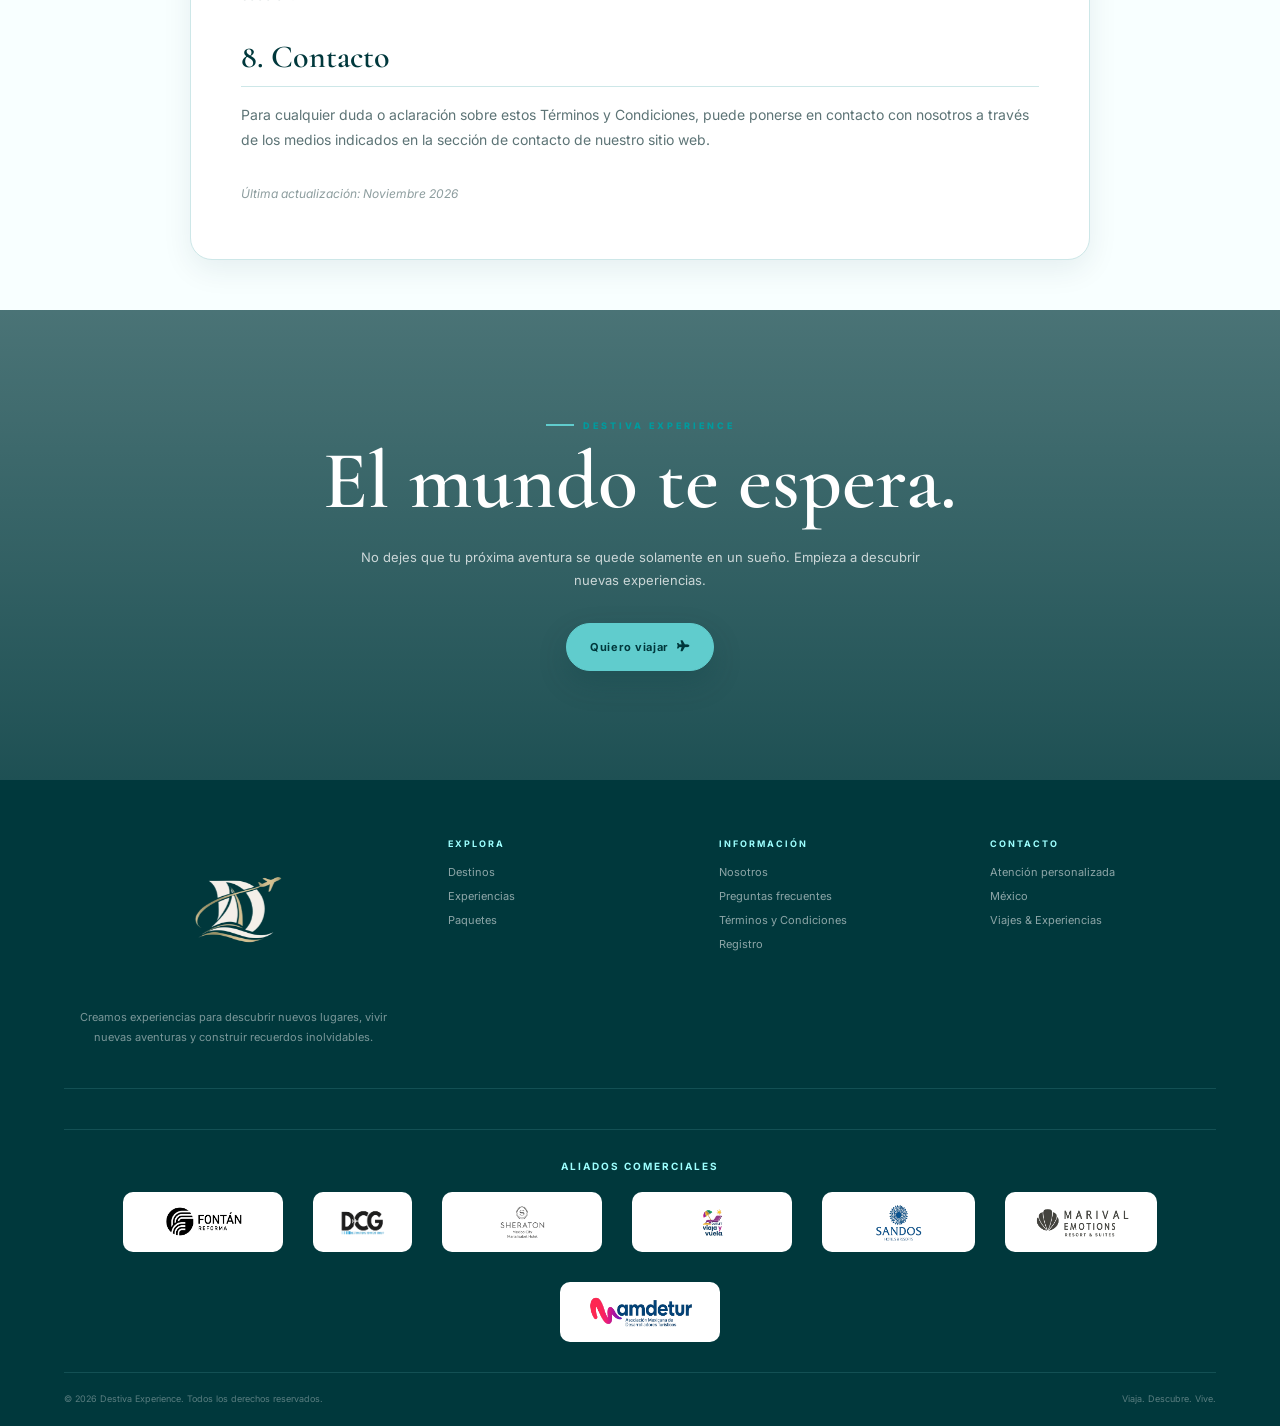
==== commit 8a51740a: "cambiosnuevos9" ====
--- a/index.html
+++ b/index.html
@@ -4147,7 +4147,8 @@
                 'Imagenes/AMATTE9.jpeg',
                 'Imagenes/AMATTE10.jpeg',
                 'Imagenes/AMATTE11.jpeg',
-                'Imagenes/AMATTE12.jpg'
+                'Imagenes/AMATTE12.jpeg',
+                
             ]
         },
         'acapulco': {
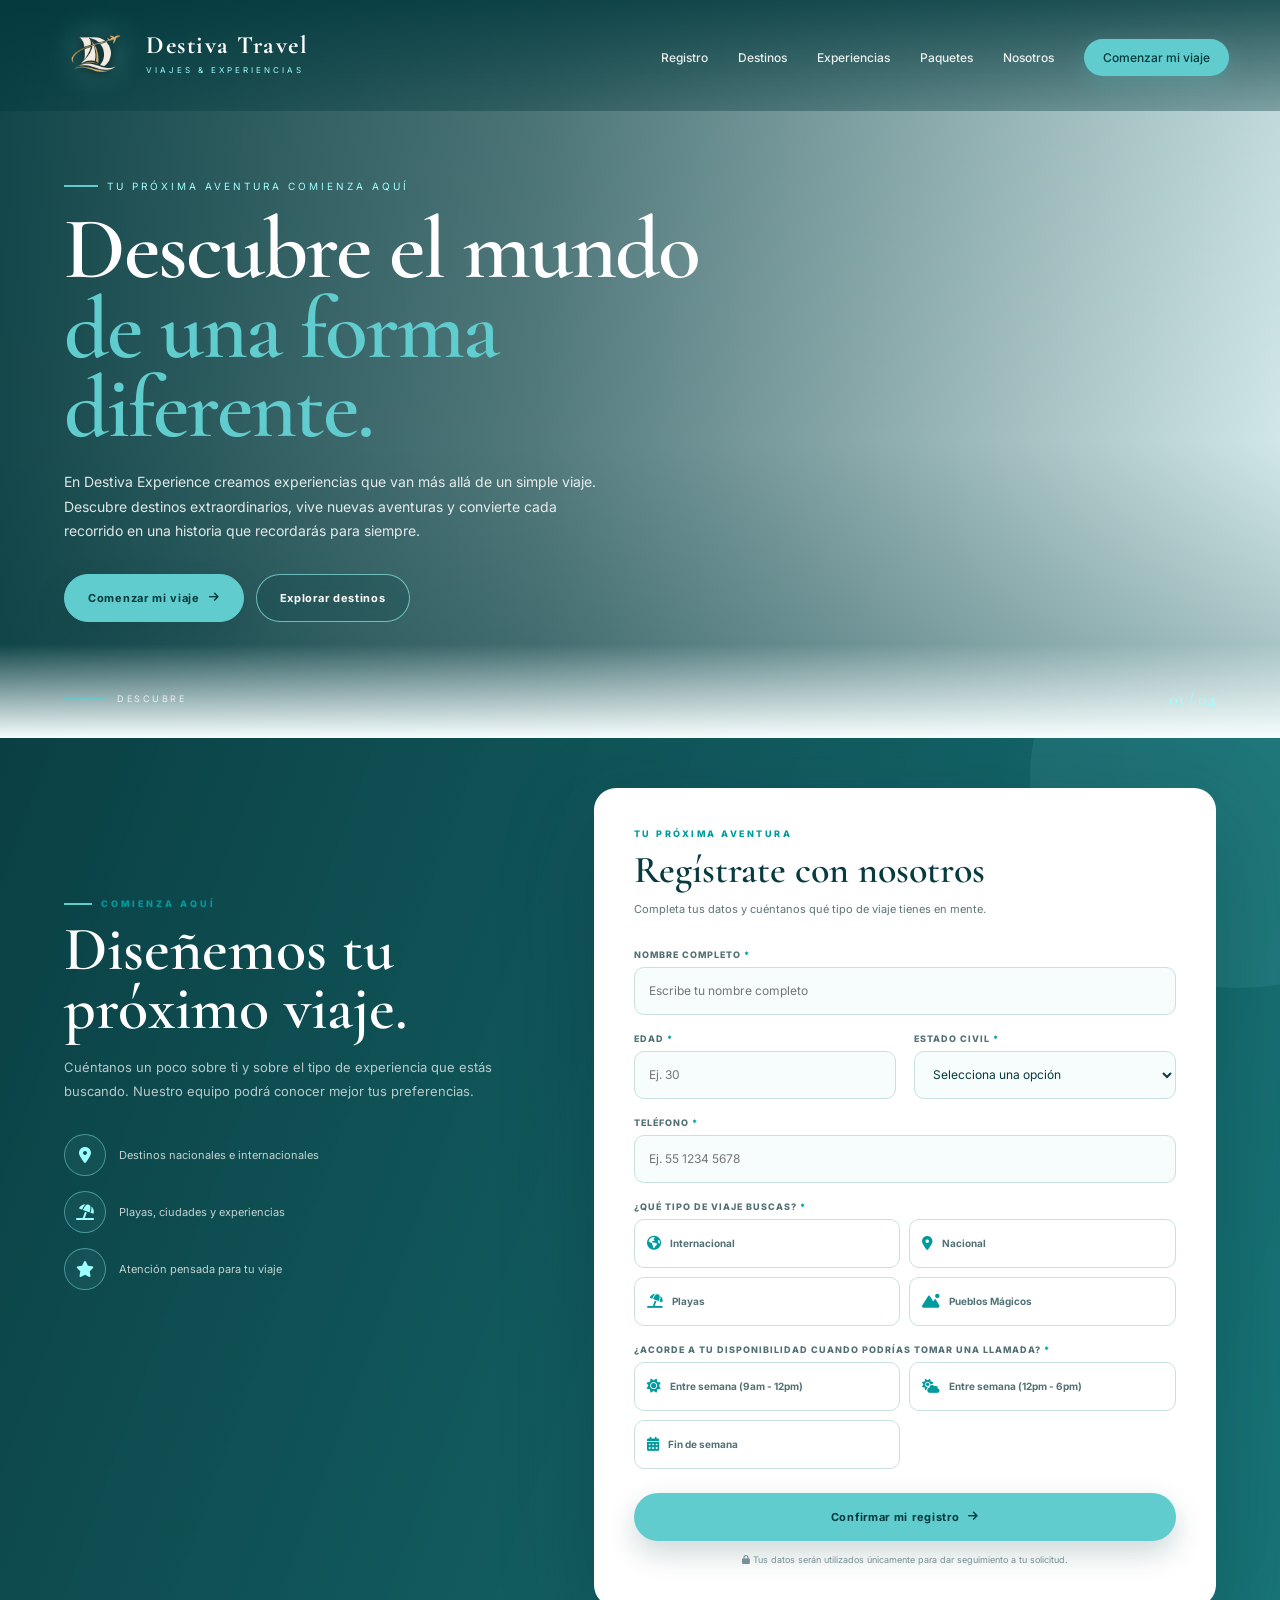
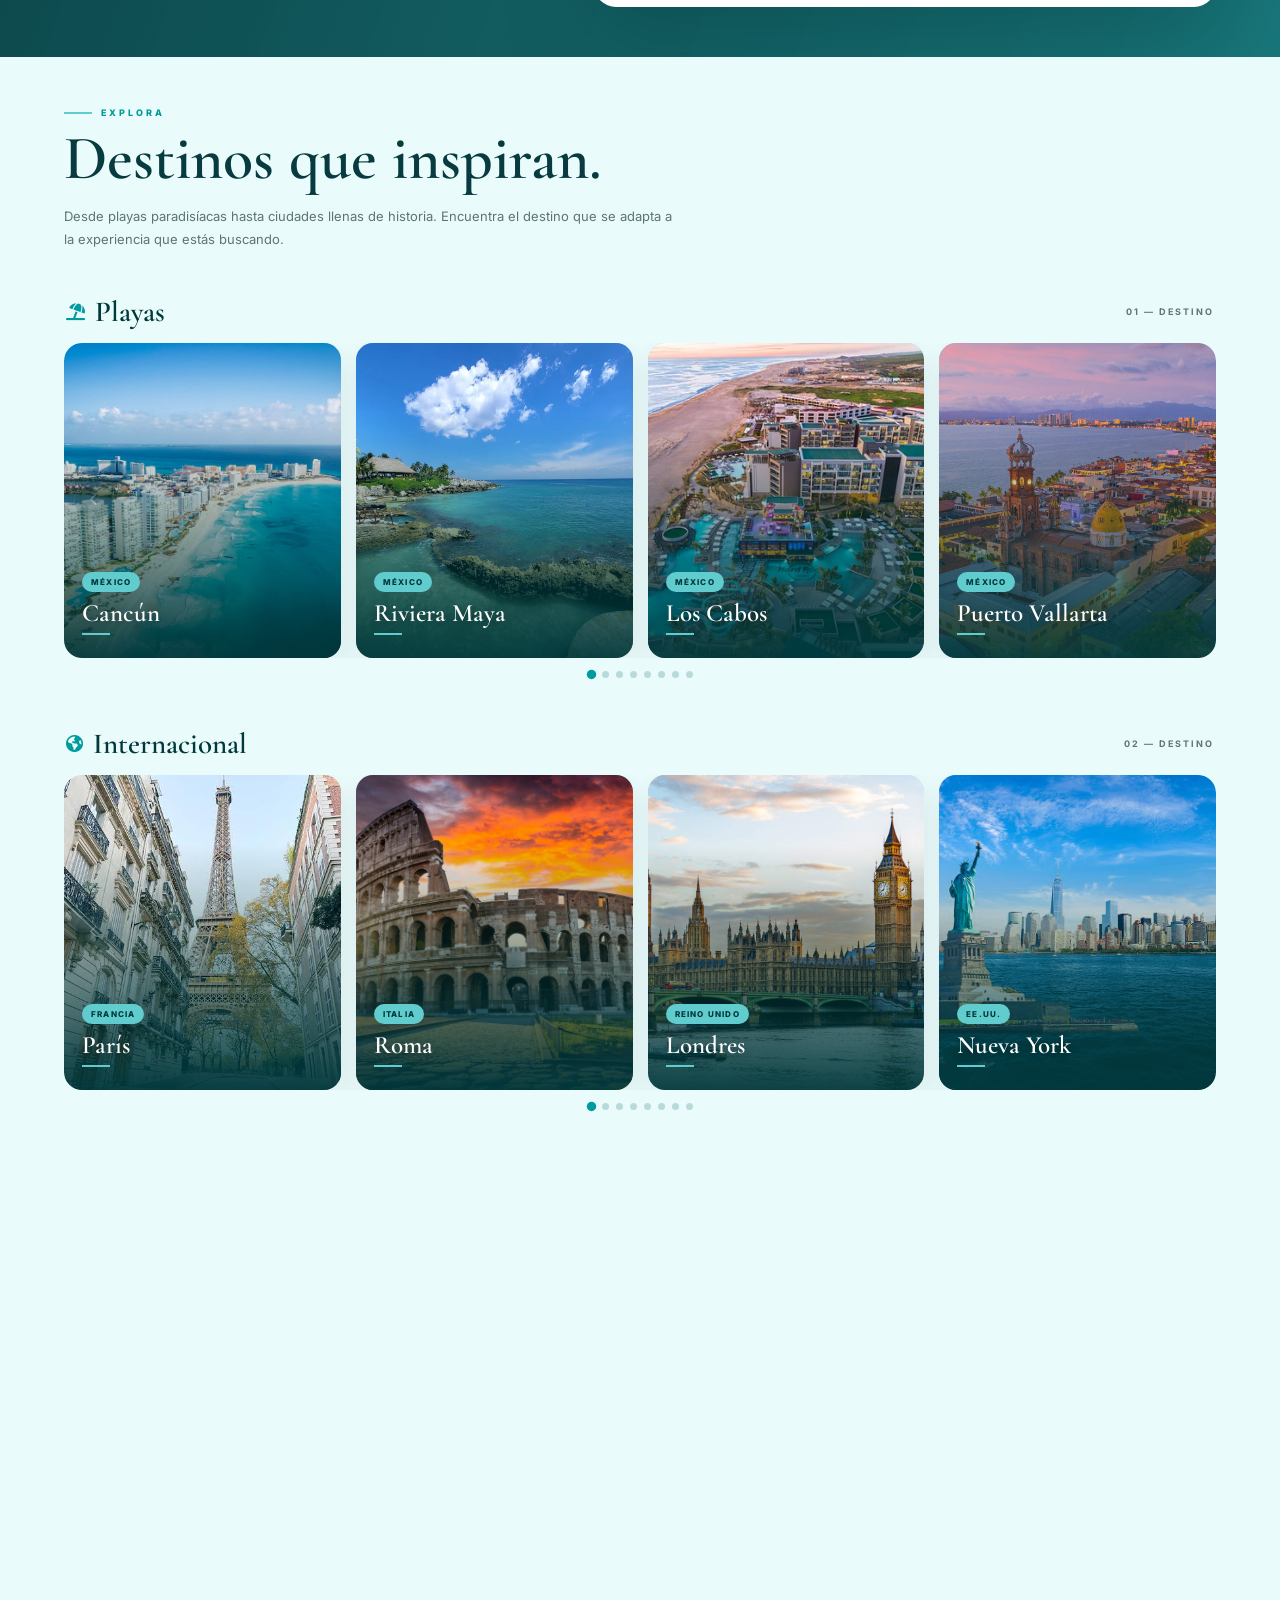
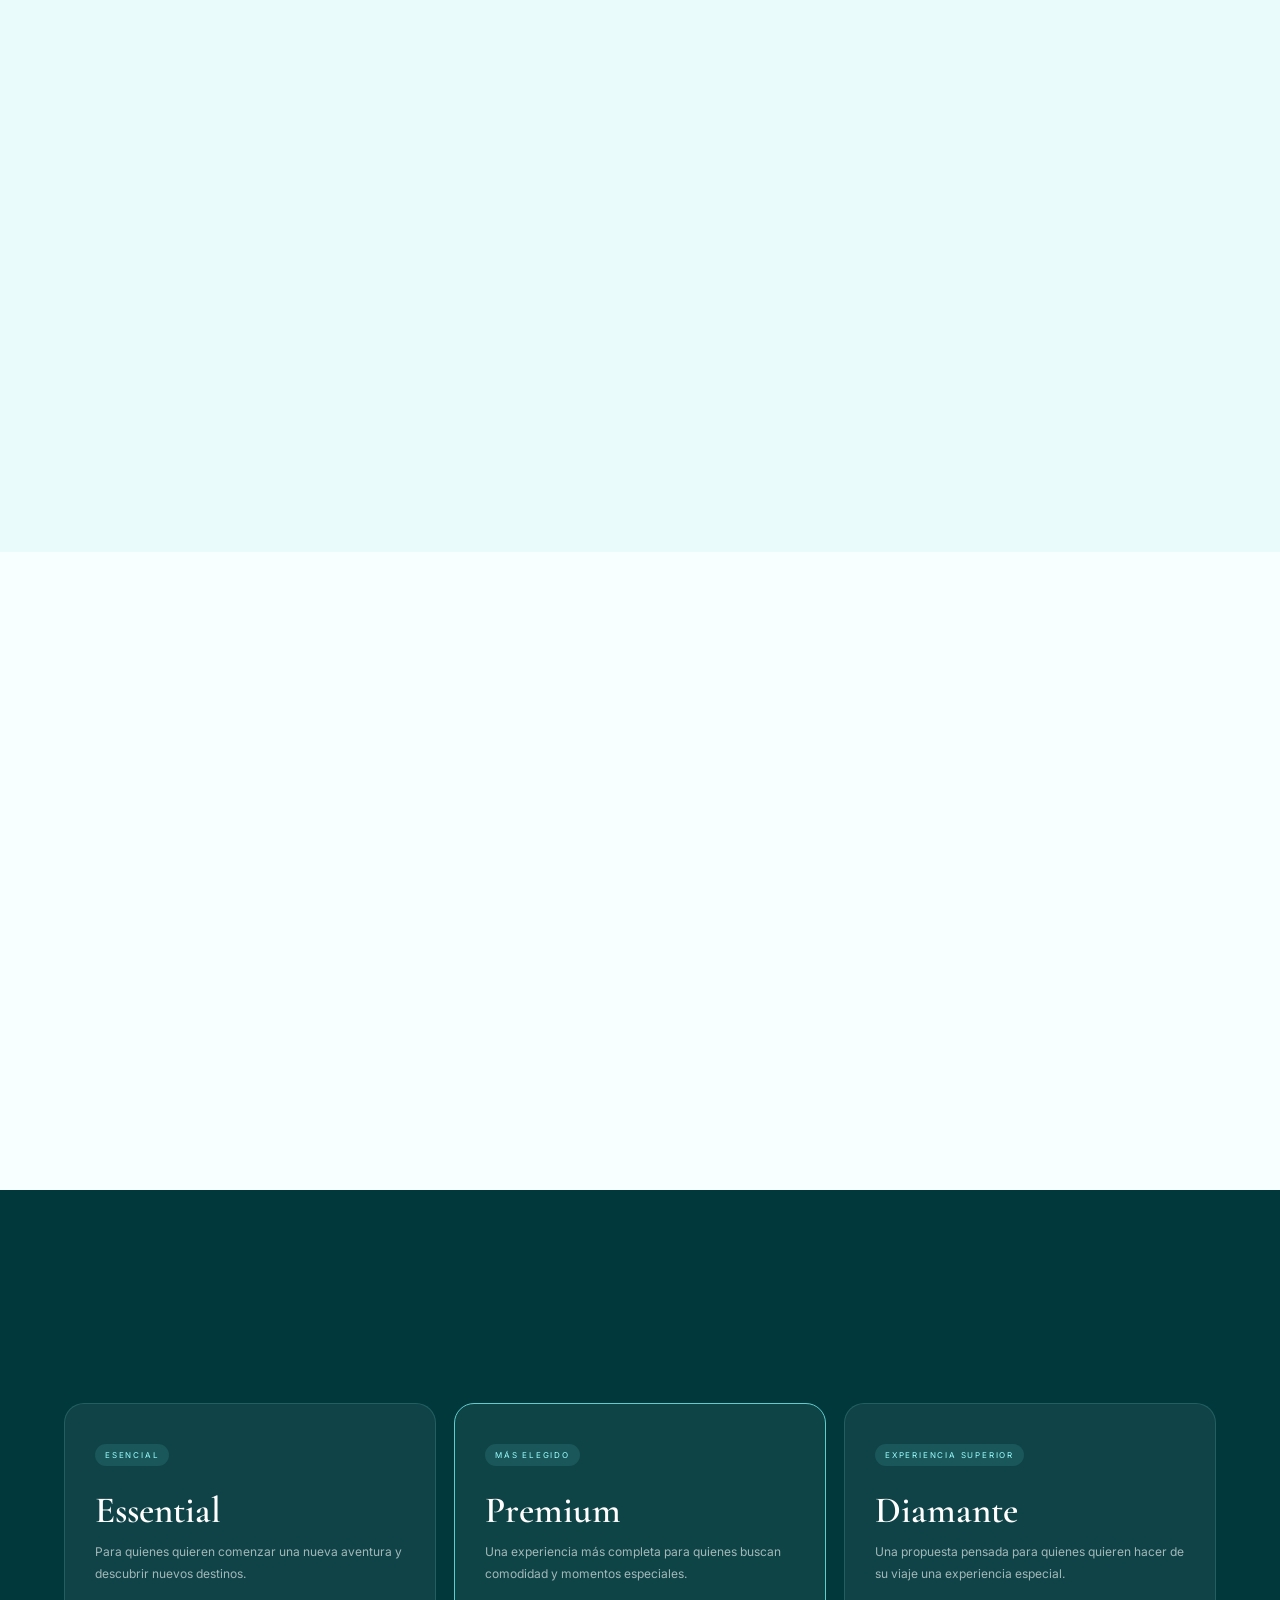
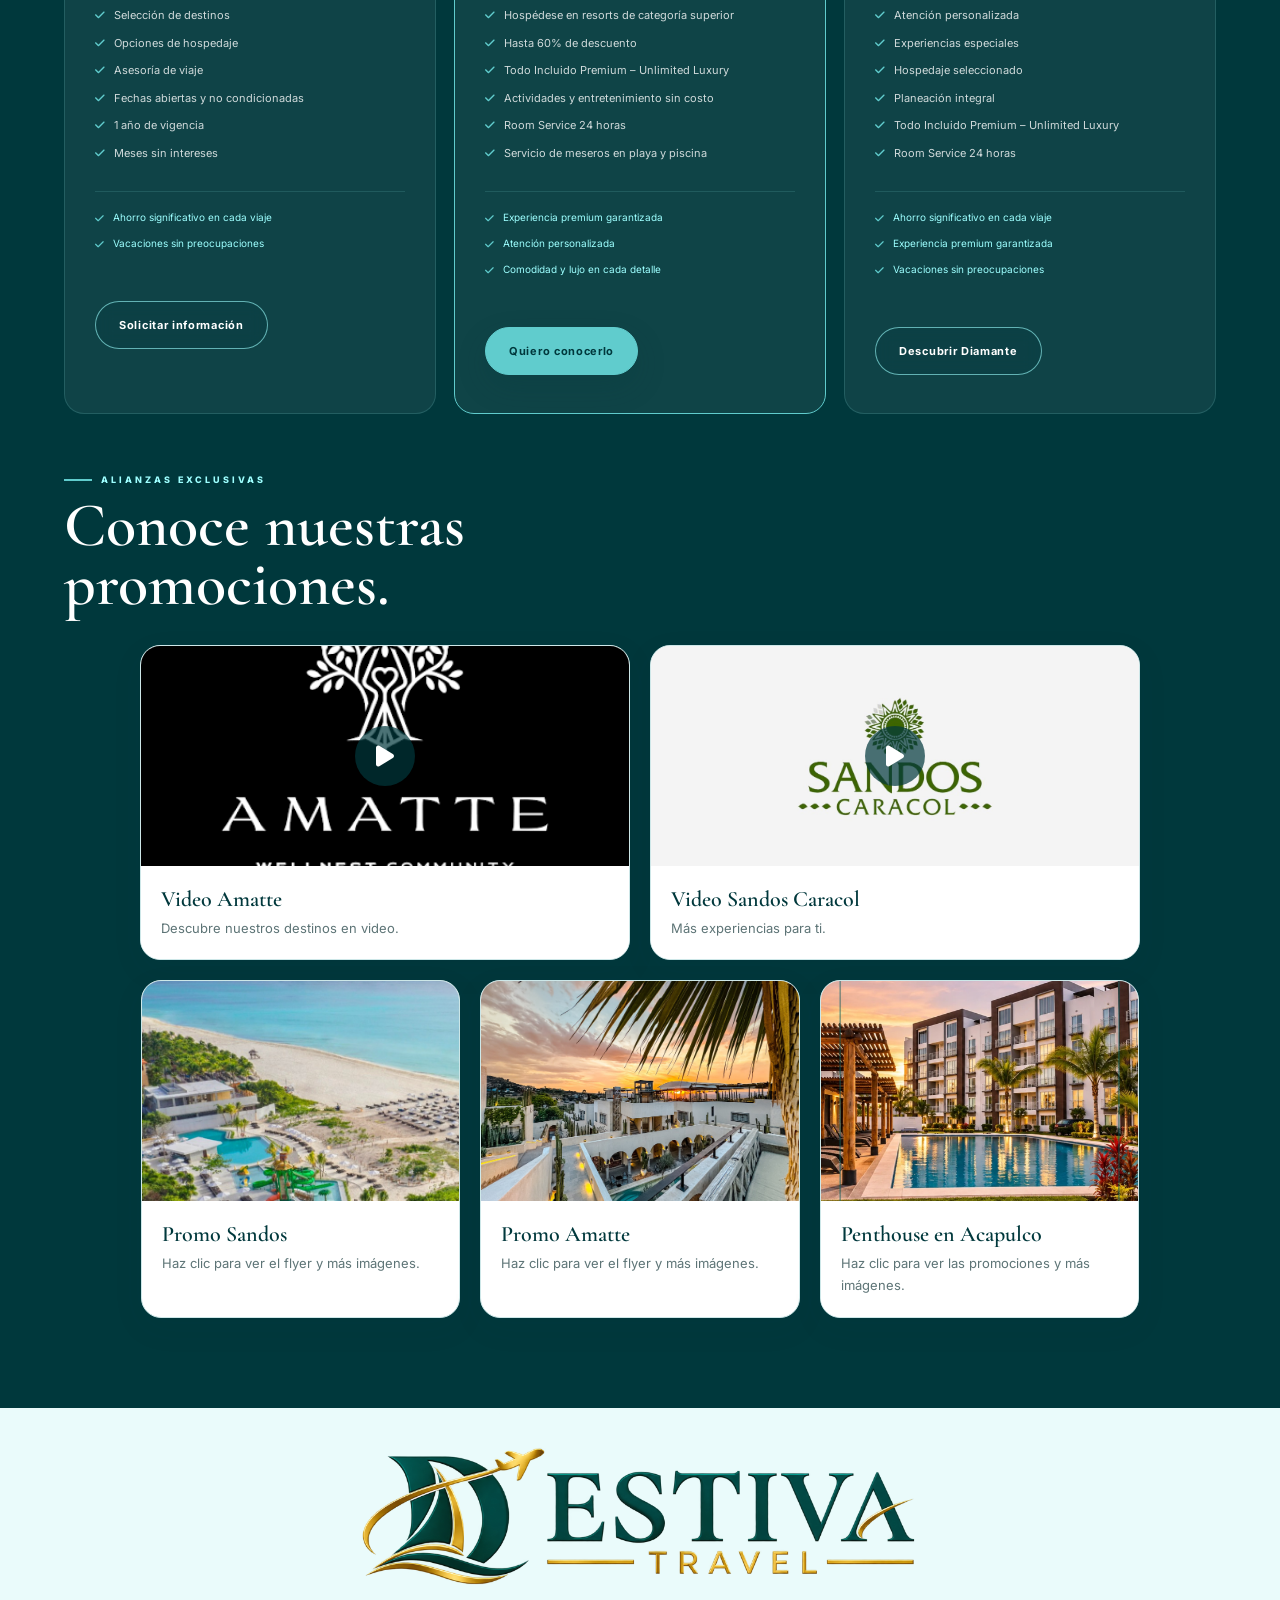
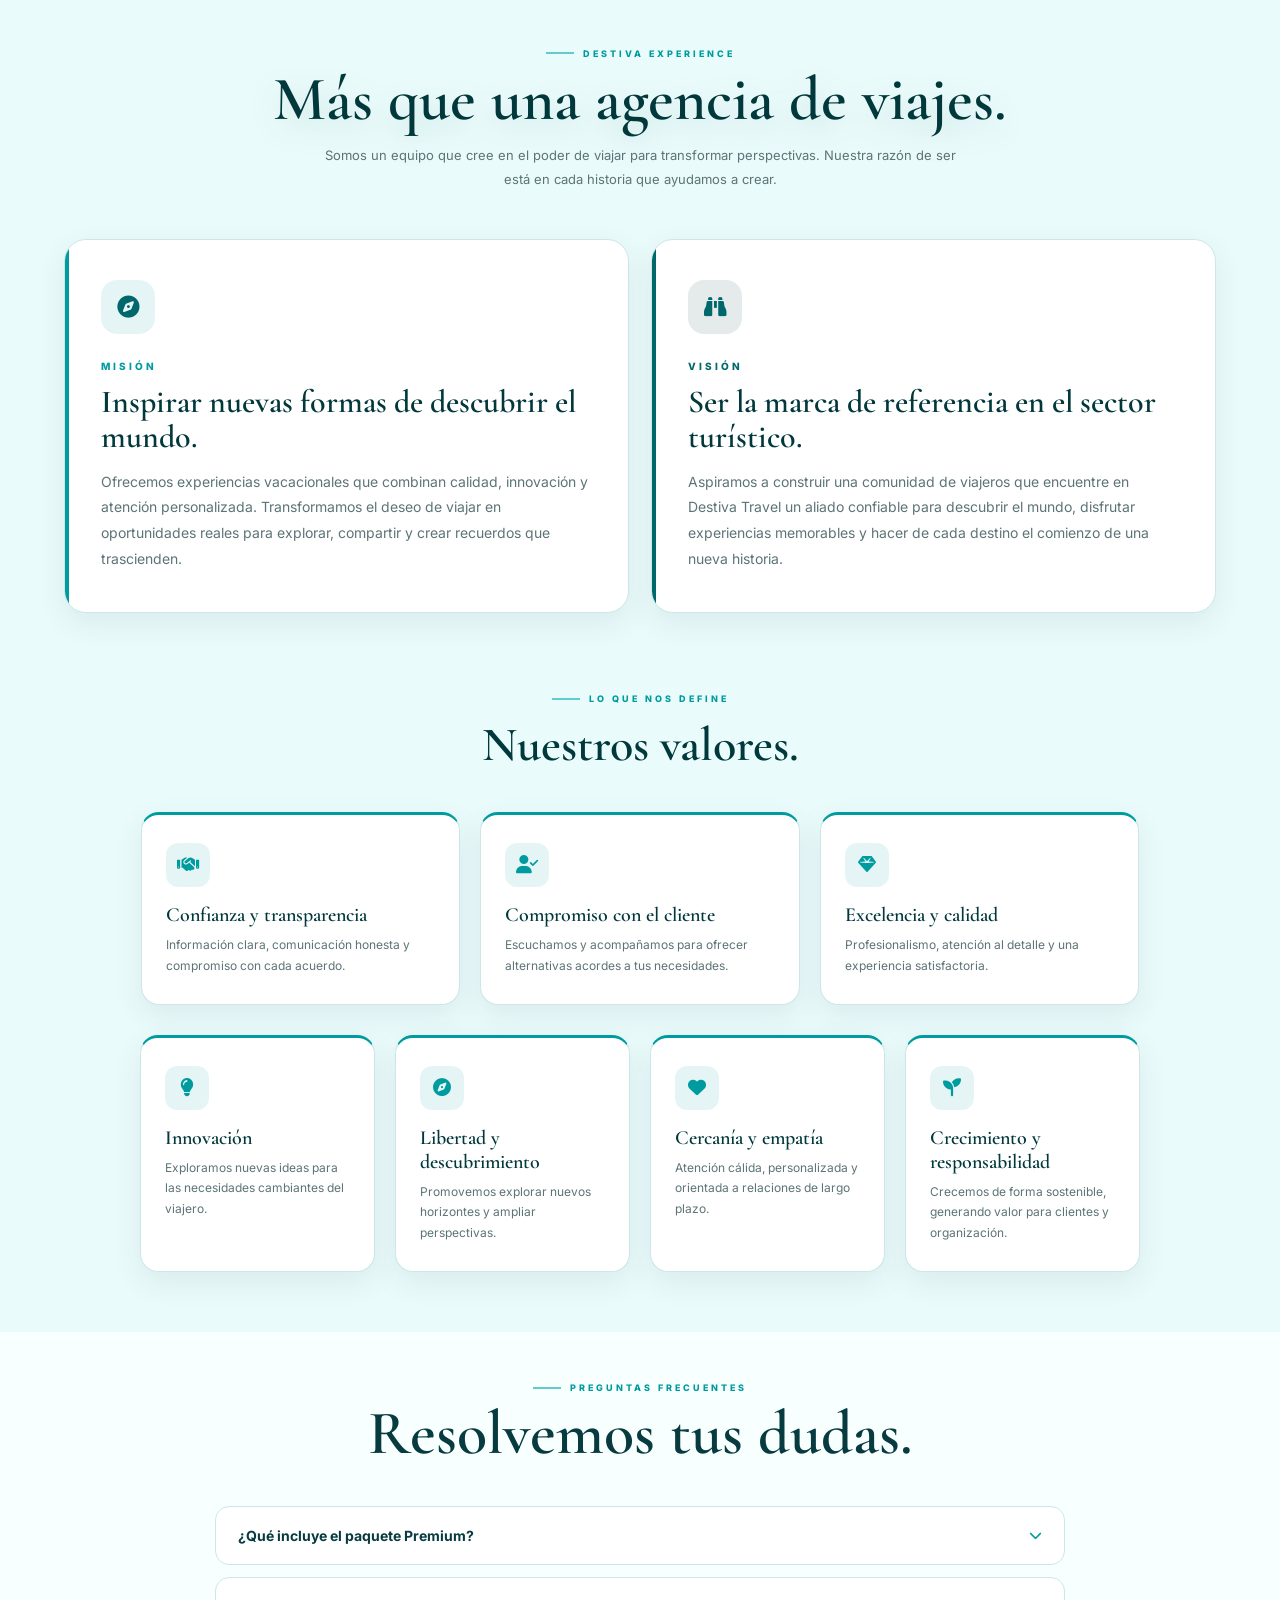
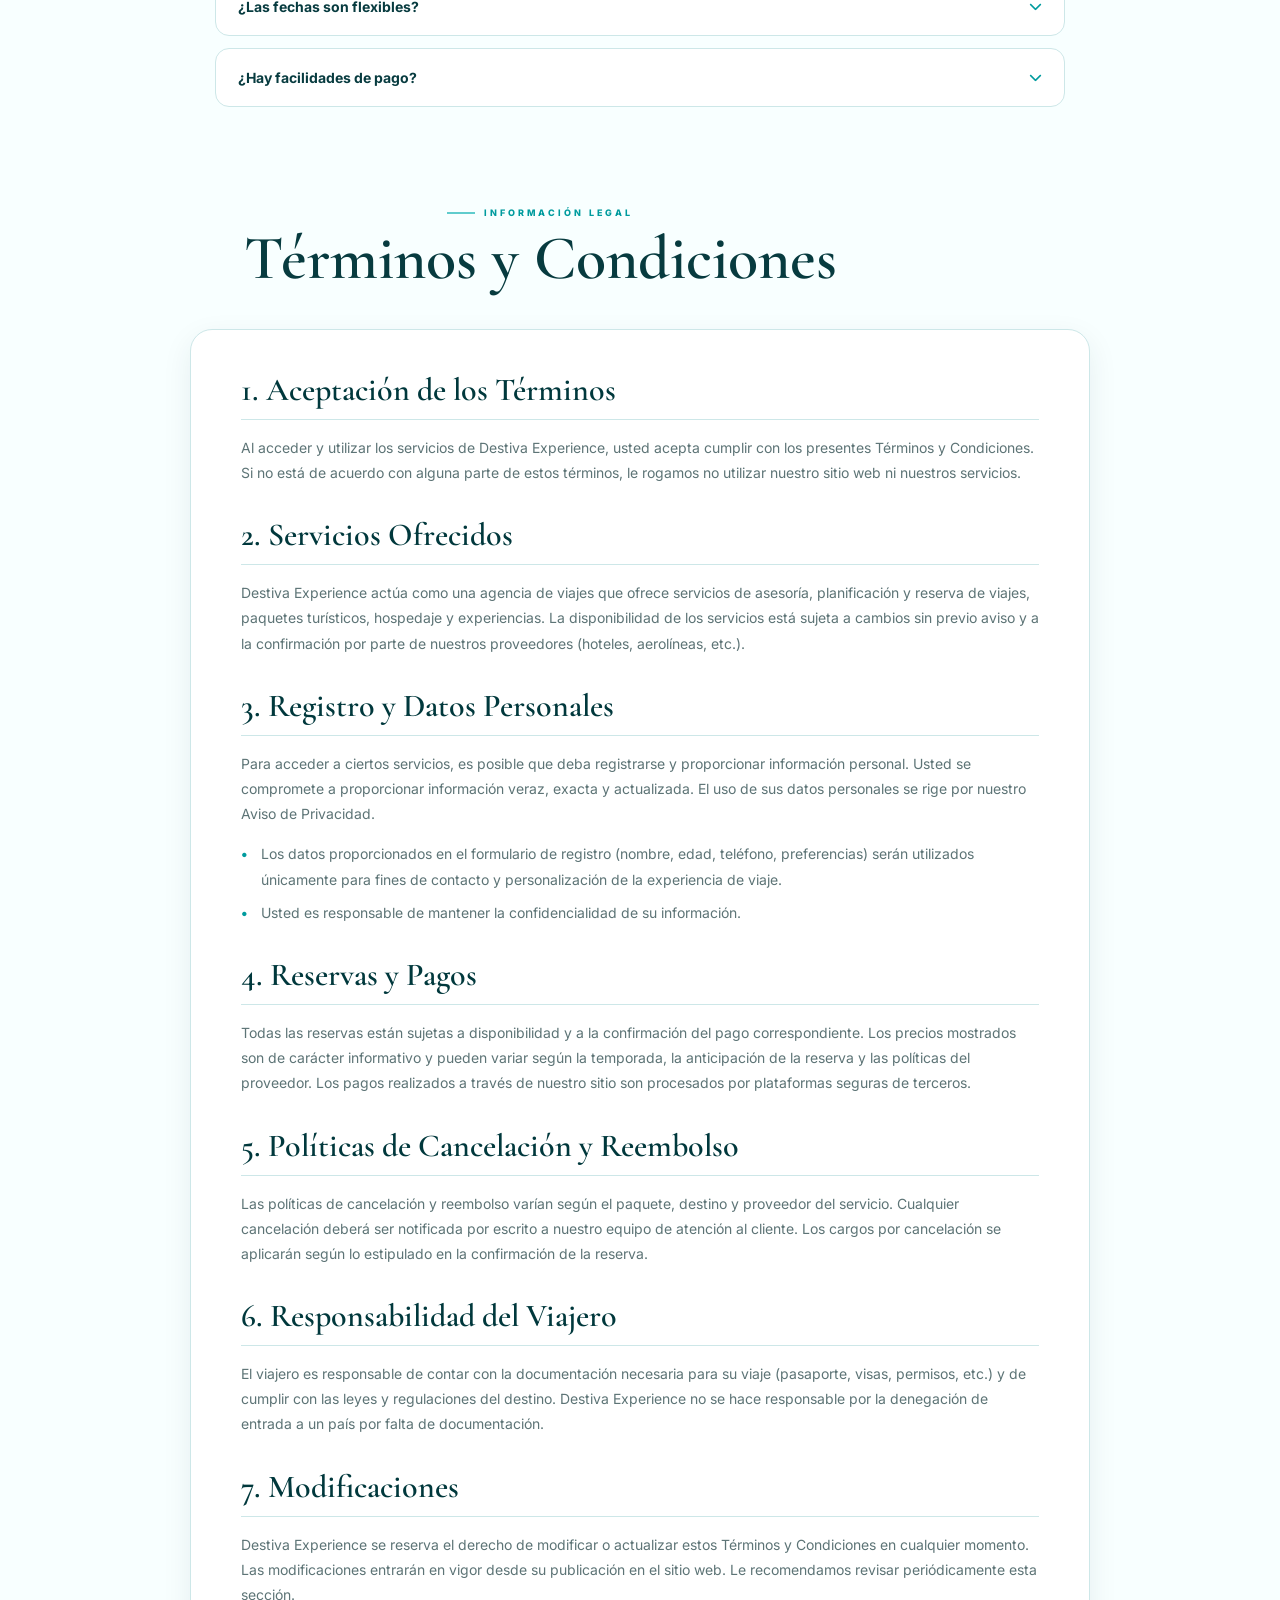
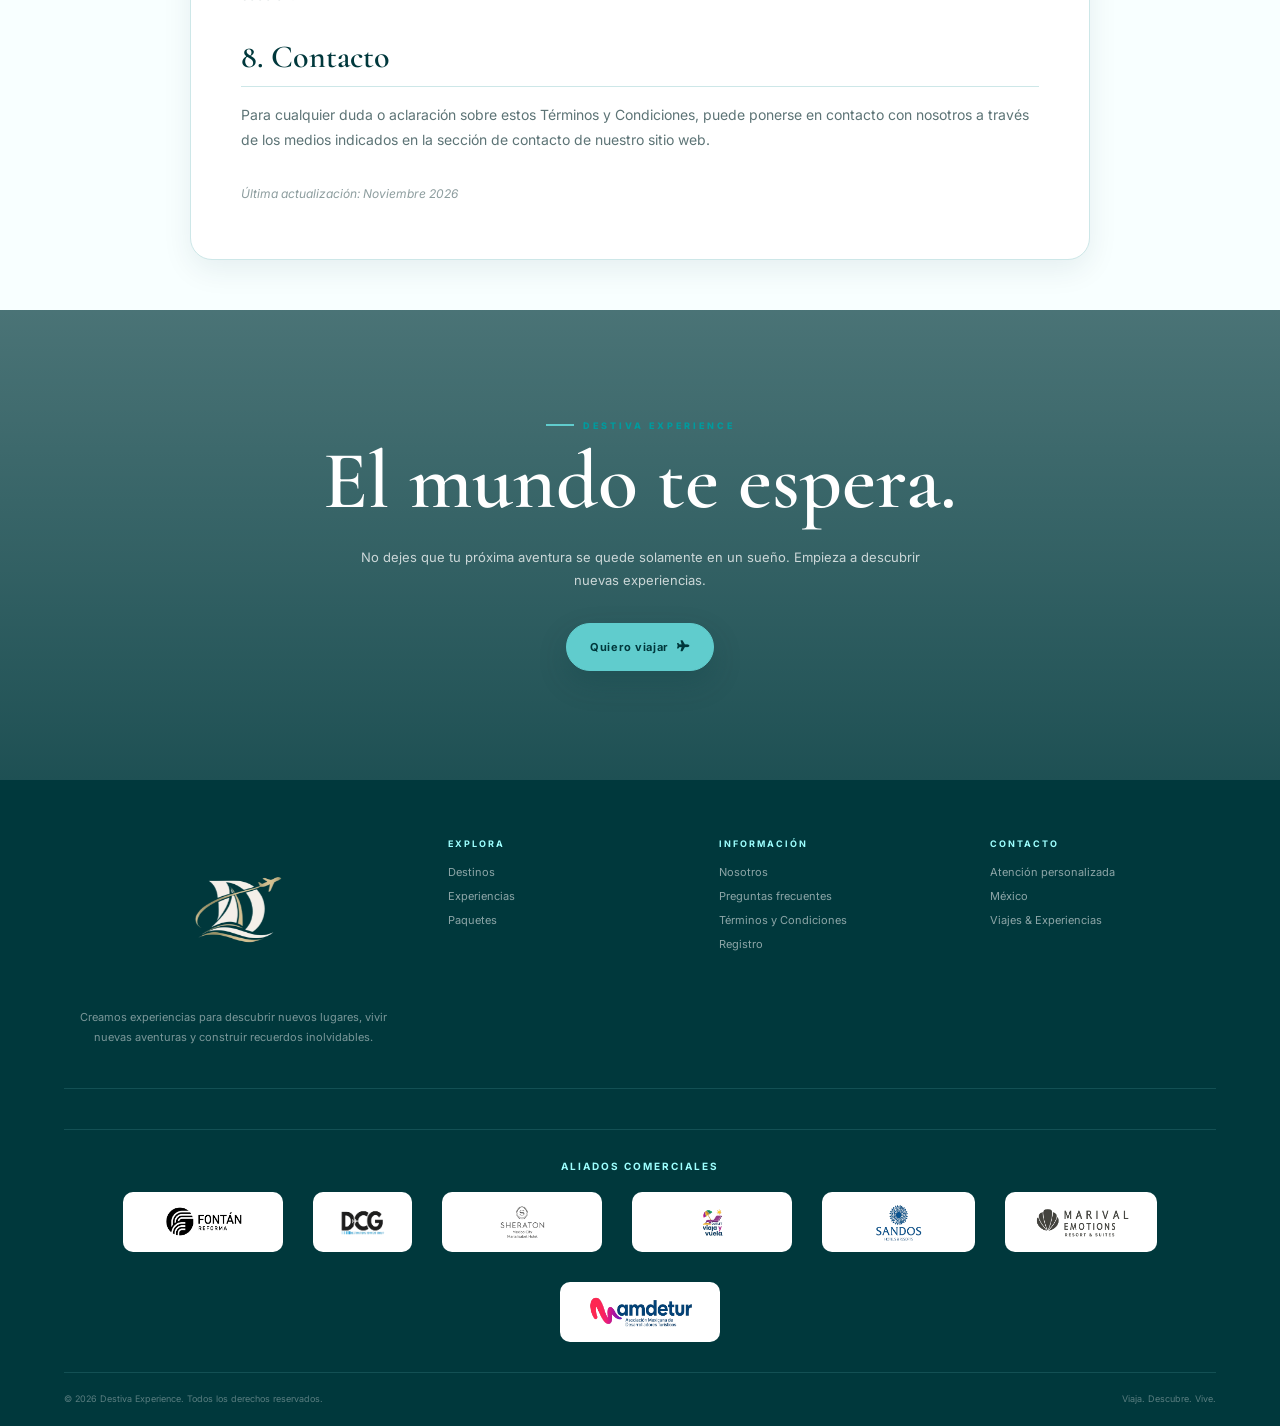
==== commit 7dec79d2: "imgfondos" ====
--- a/index.html
+++ b/index.html
@@ -4141,7 +4141,6 @@
                 'Imagenes/AMATTE3.jpeg',
                 'Imagenes/AMATTE4.jpeg',
                 'Imagenes/AMATTE5.jpeg',
-                'Imagenes/AMATTE6.jpeg',
                 'Imagenes/AMATTE7.jpeg',
                 'Imagenes/AMATTE8.jpeg',
                 'Imagenes/AMATTE9.jpeg',
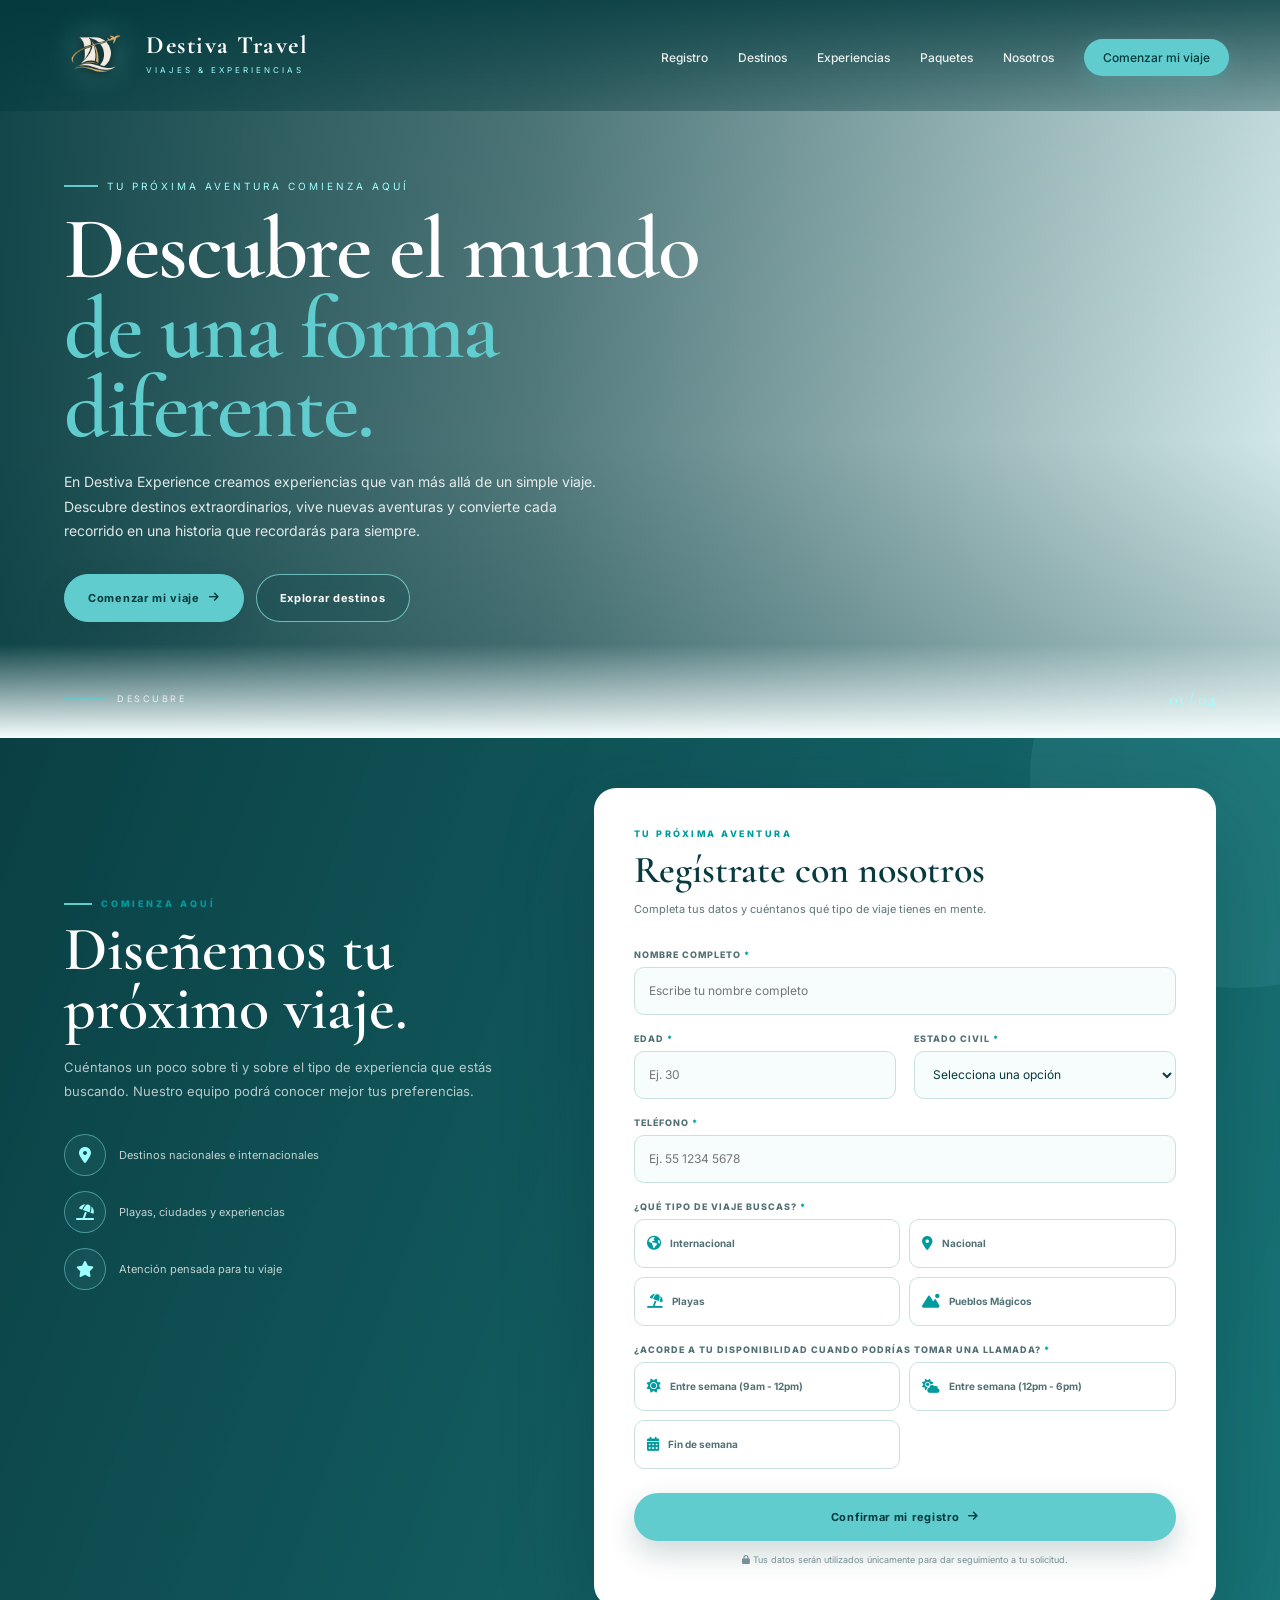
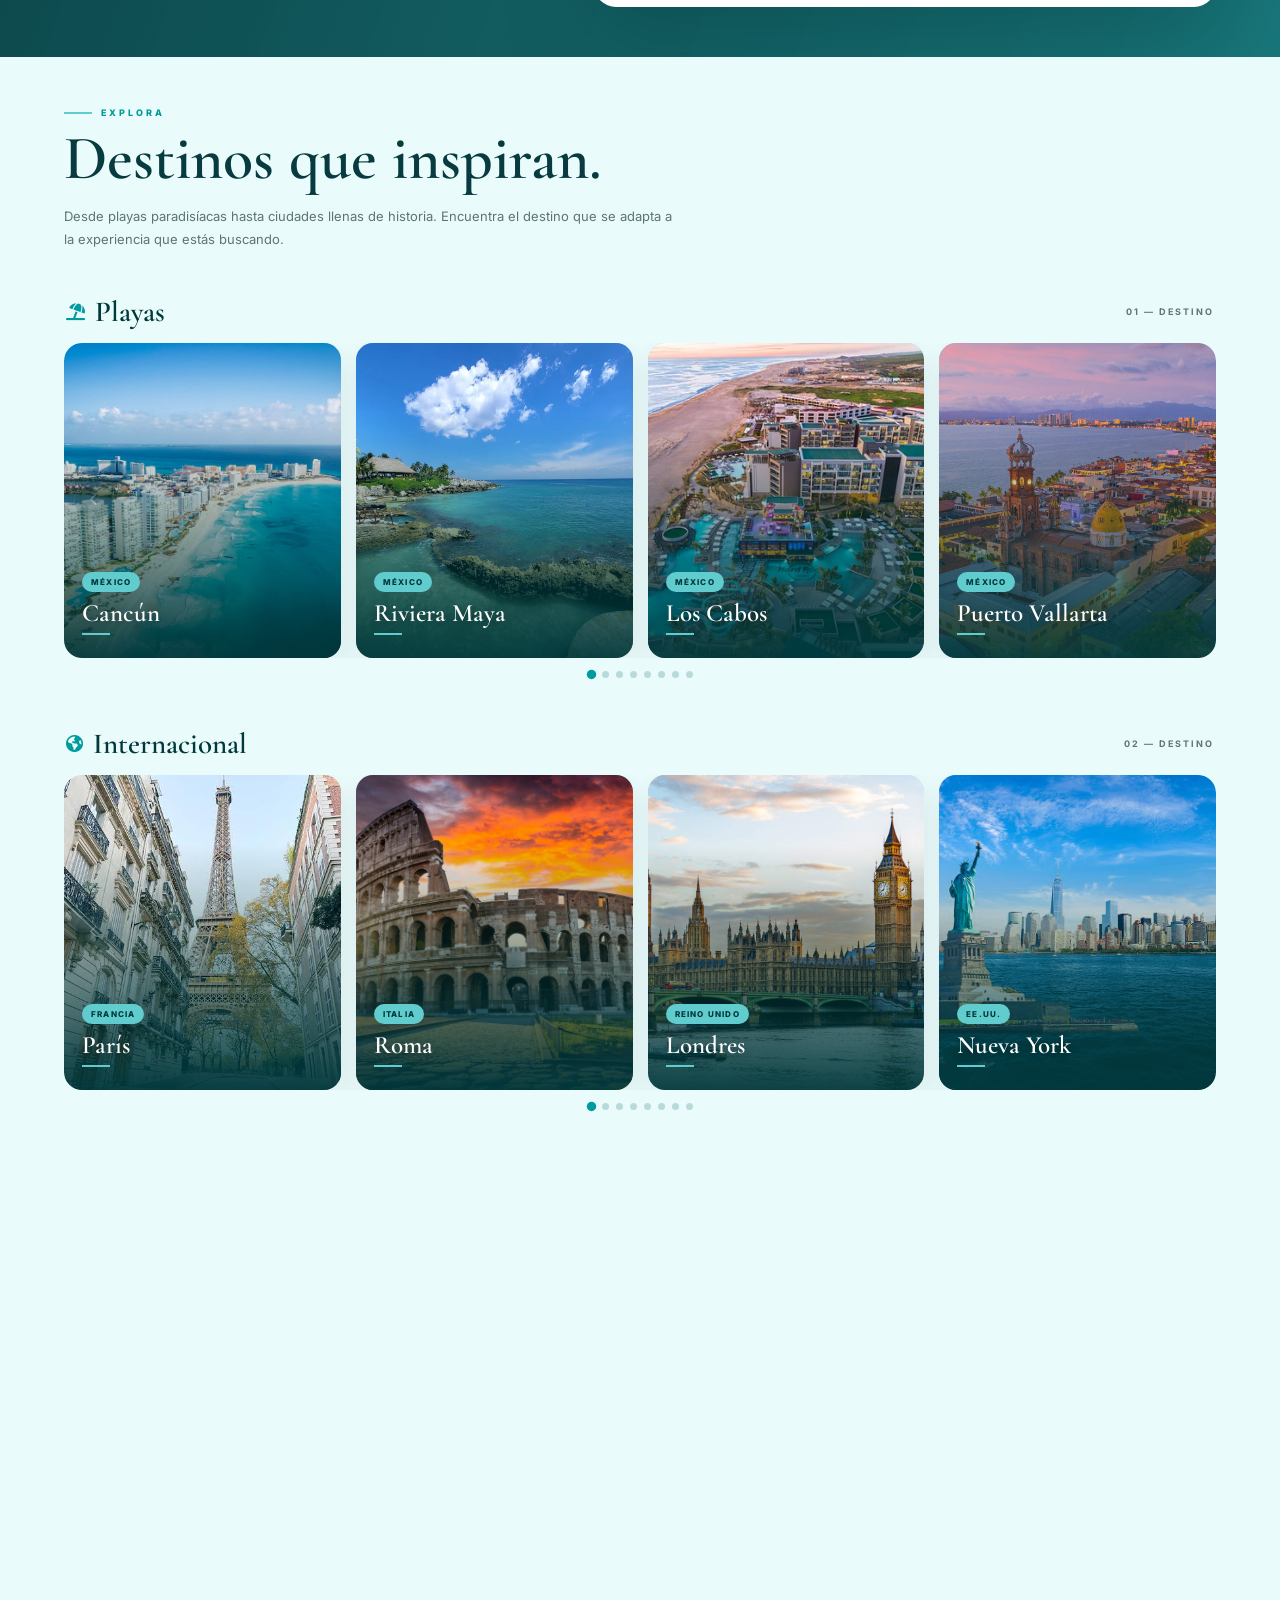
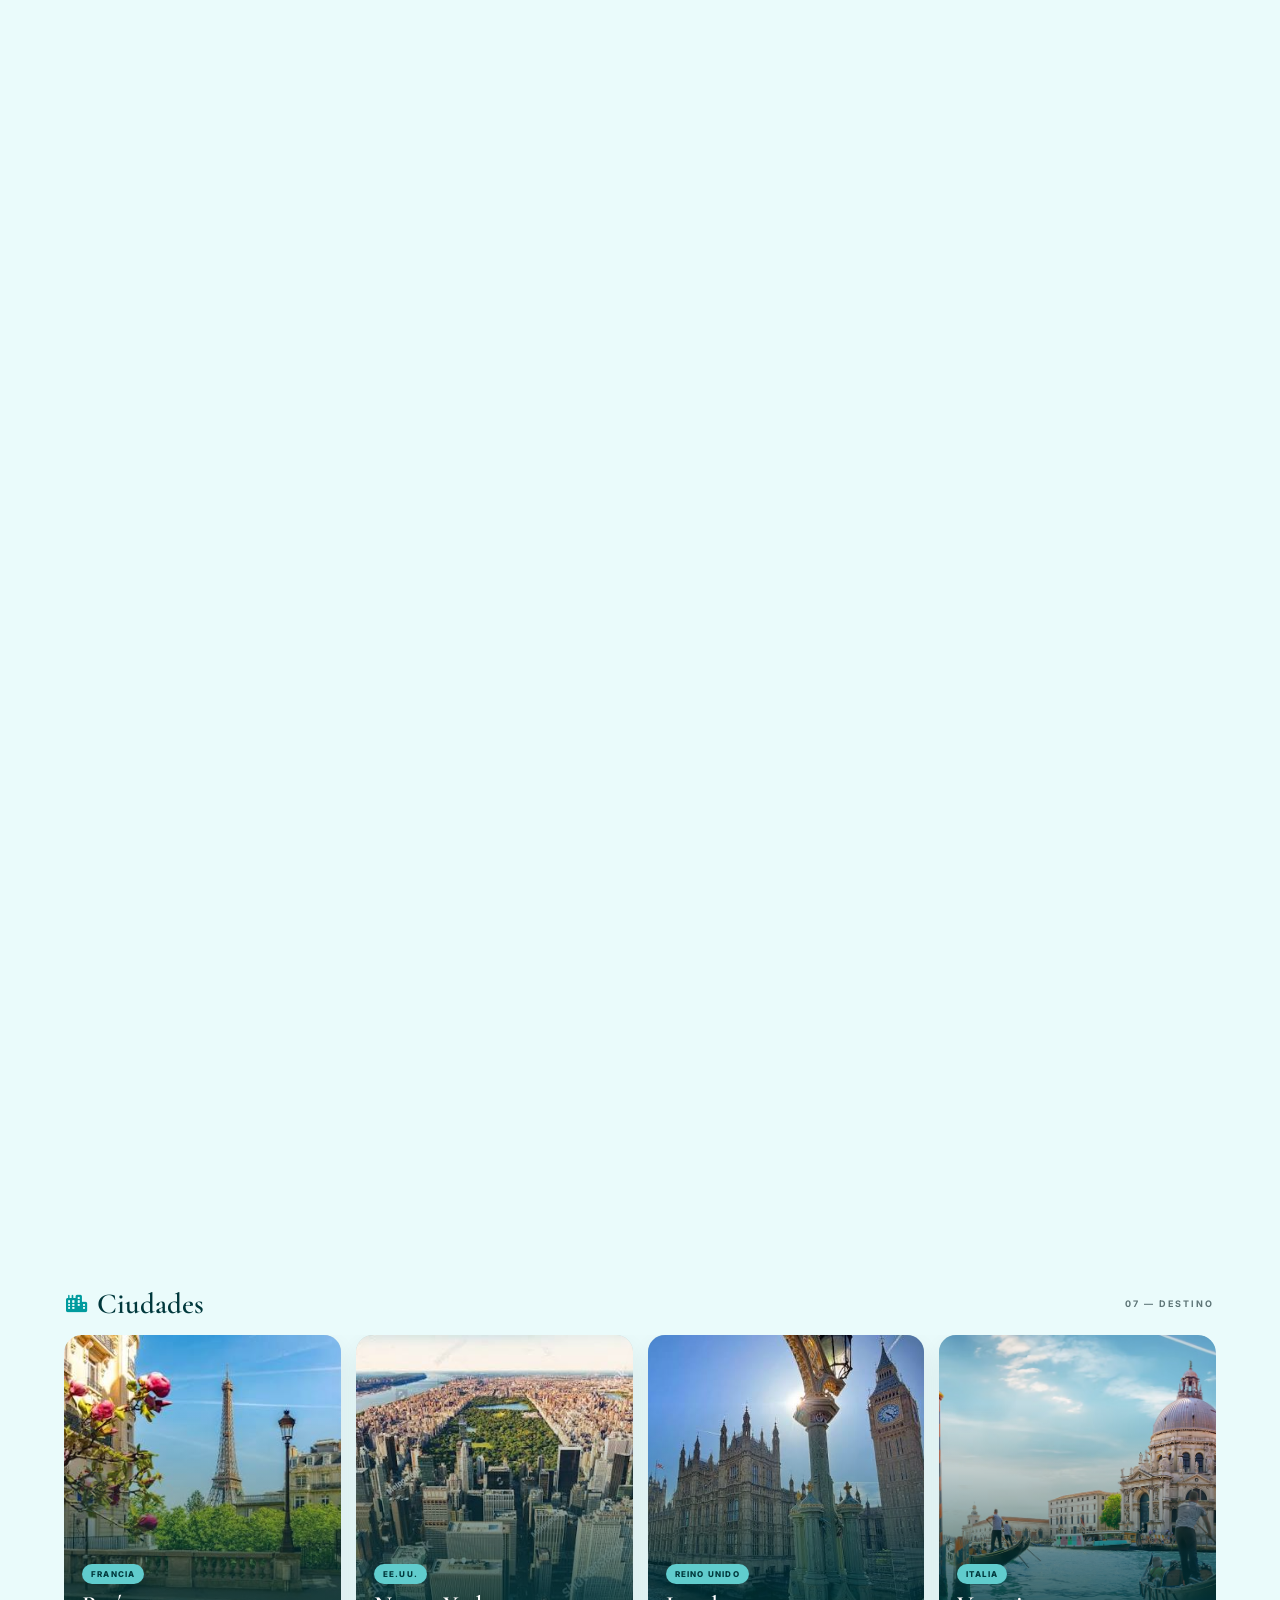
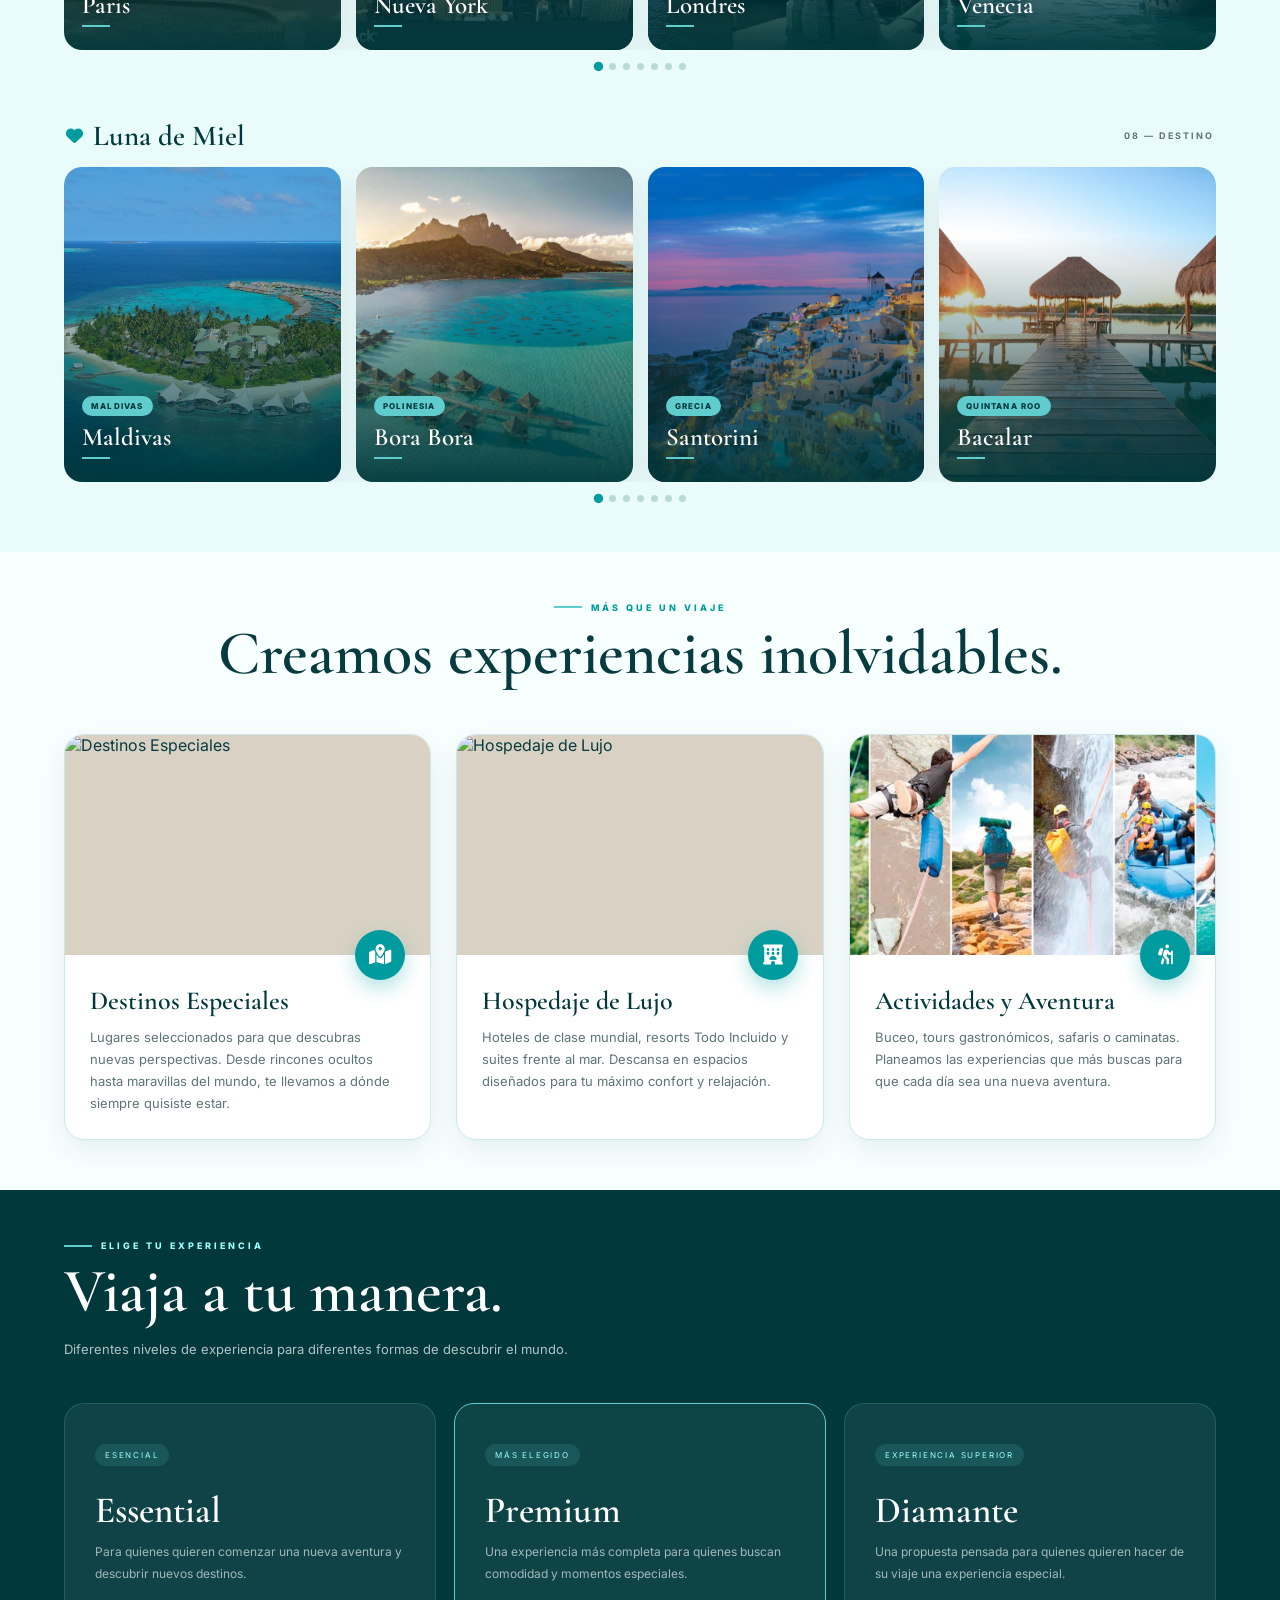
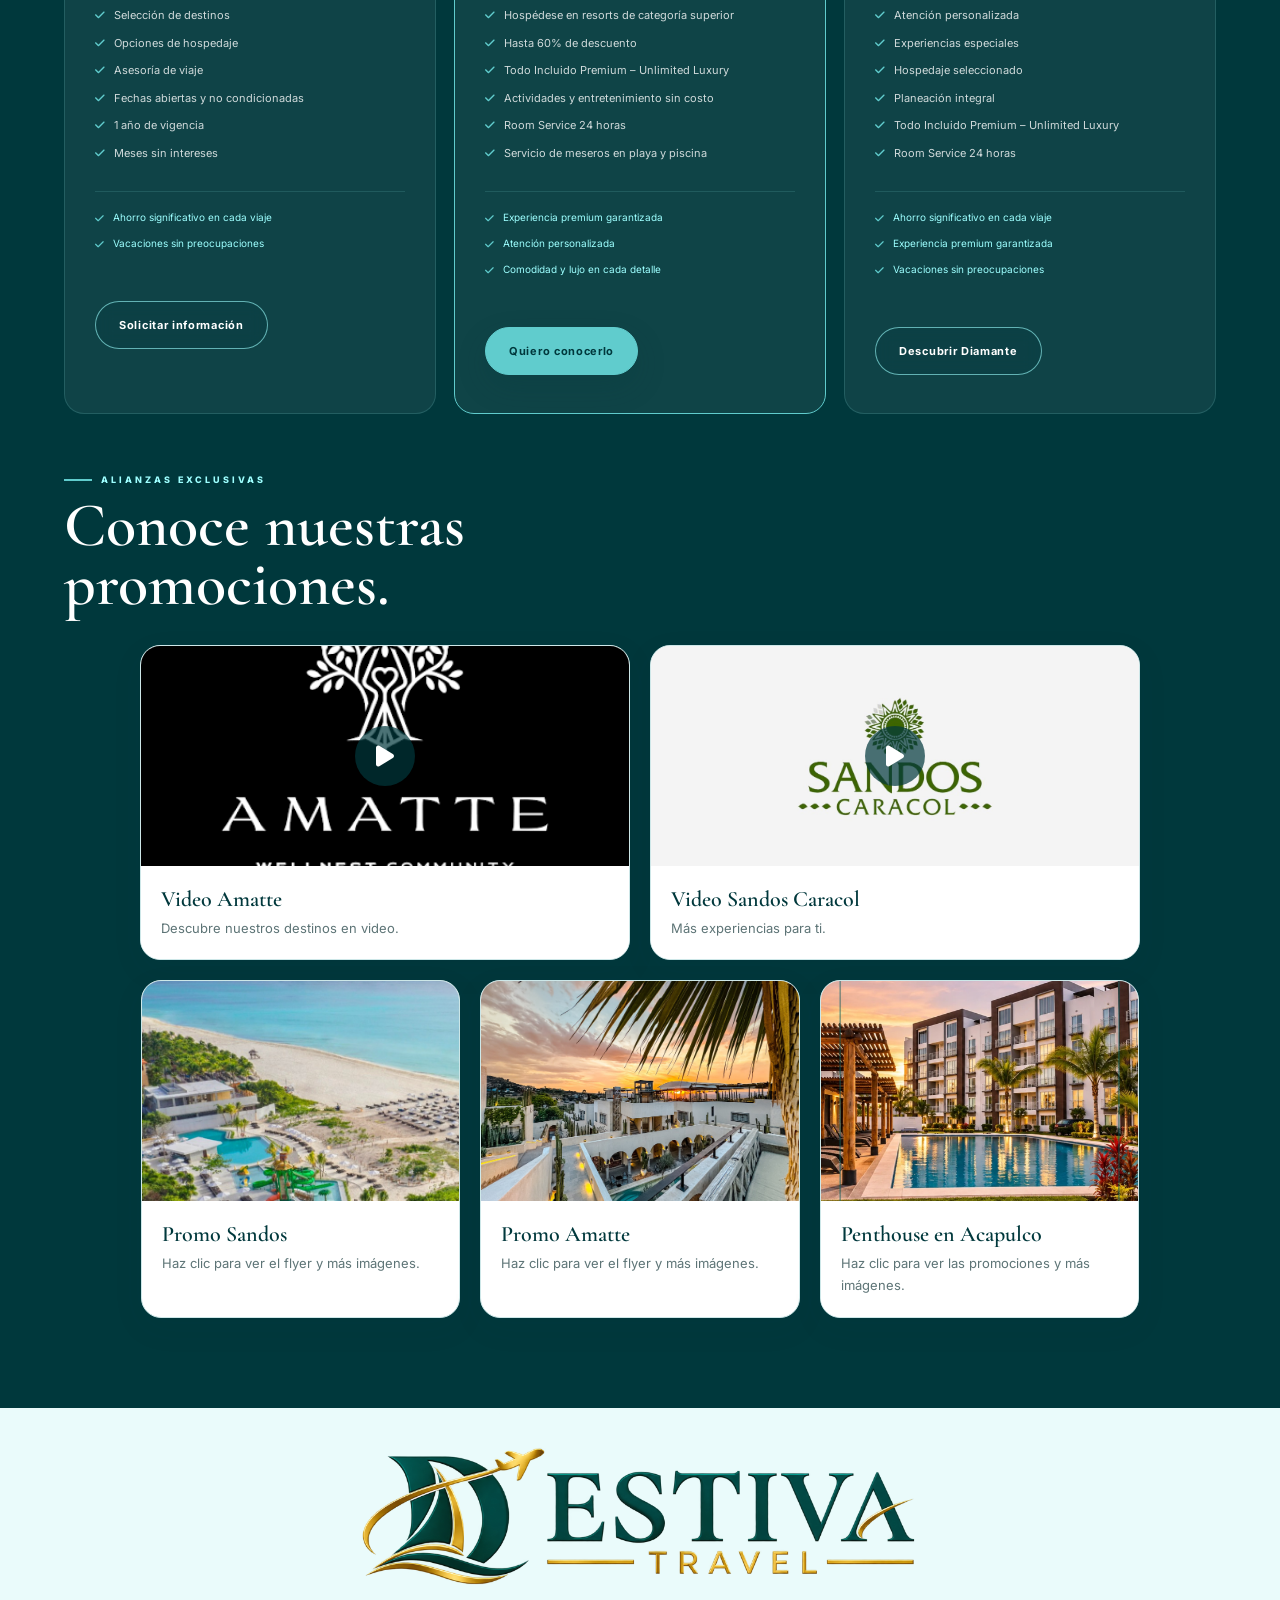
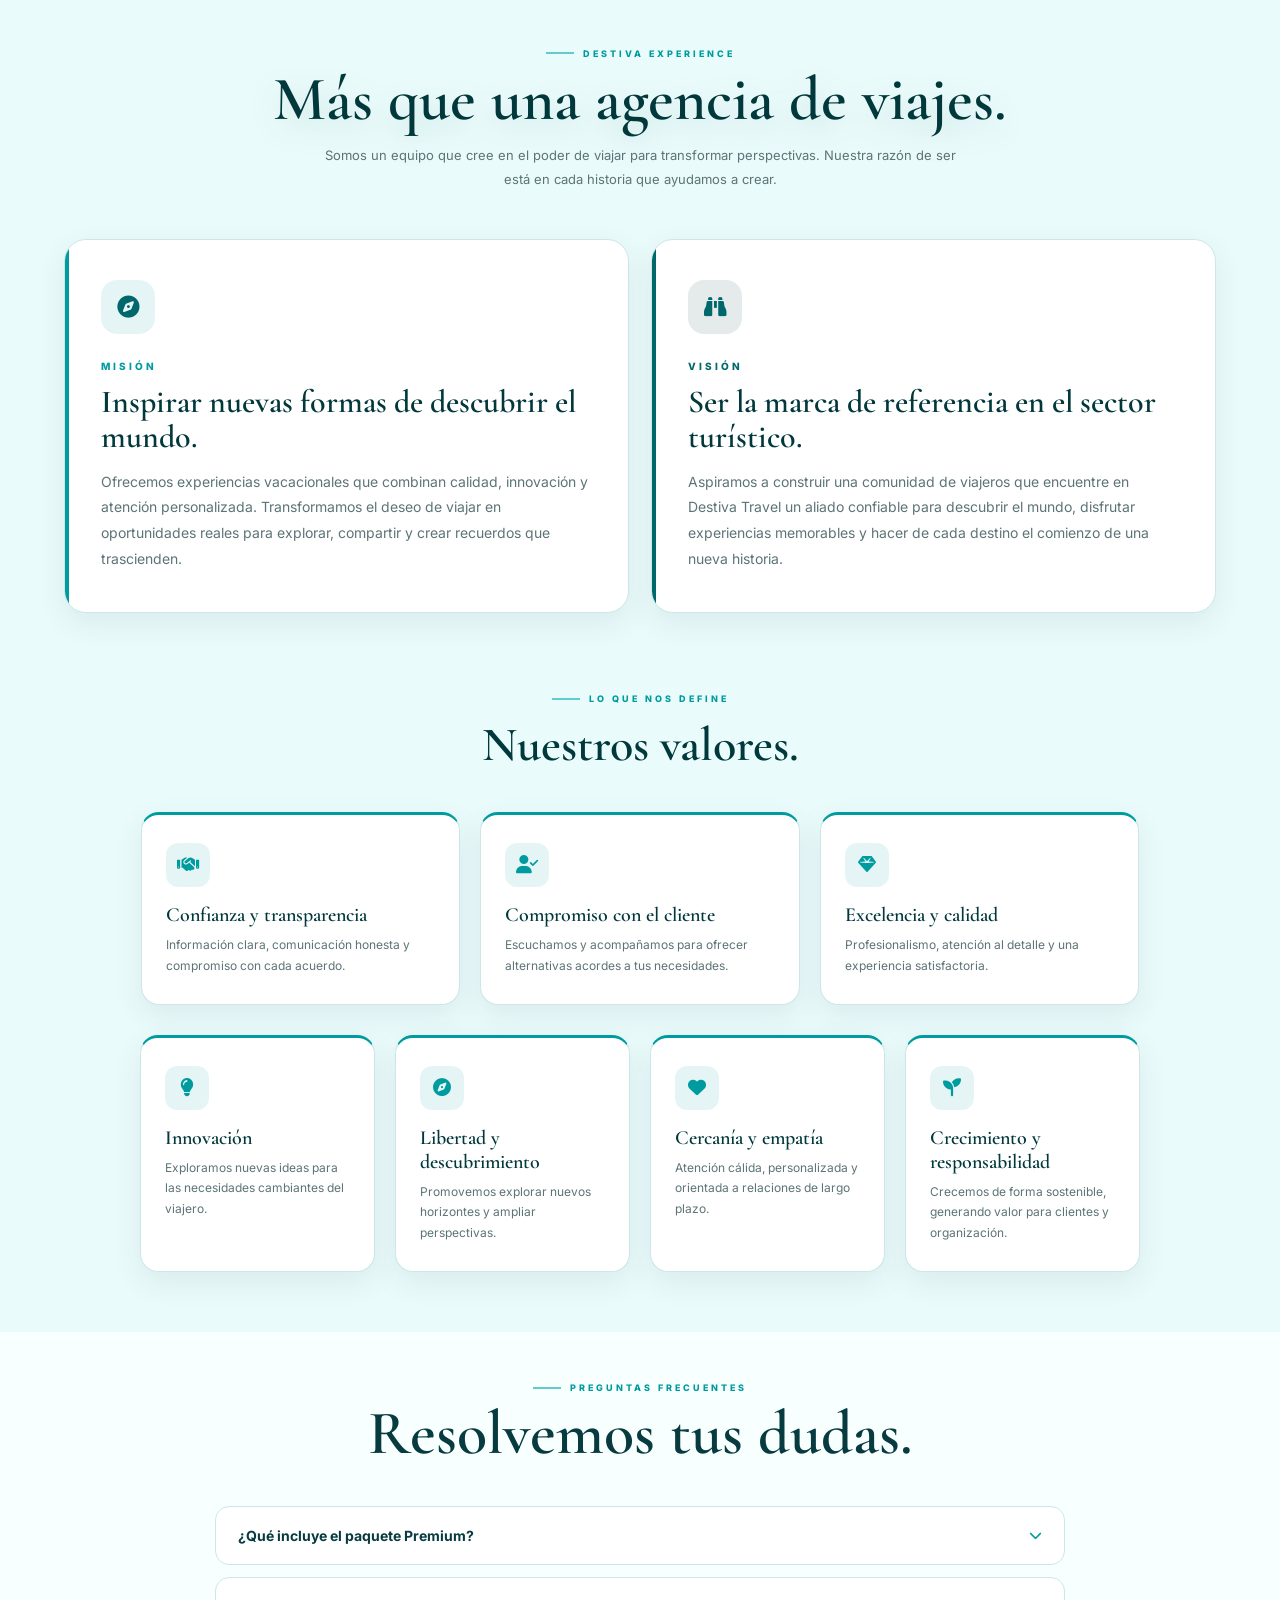
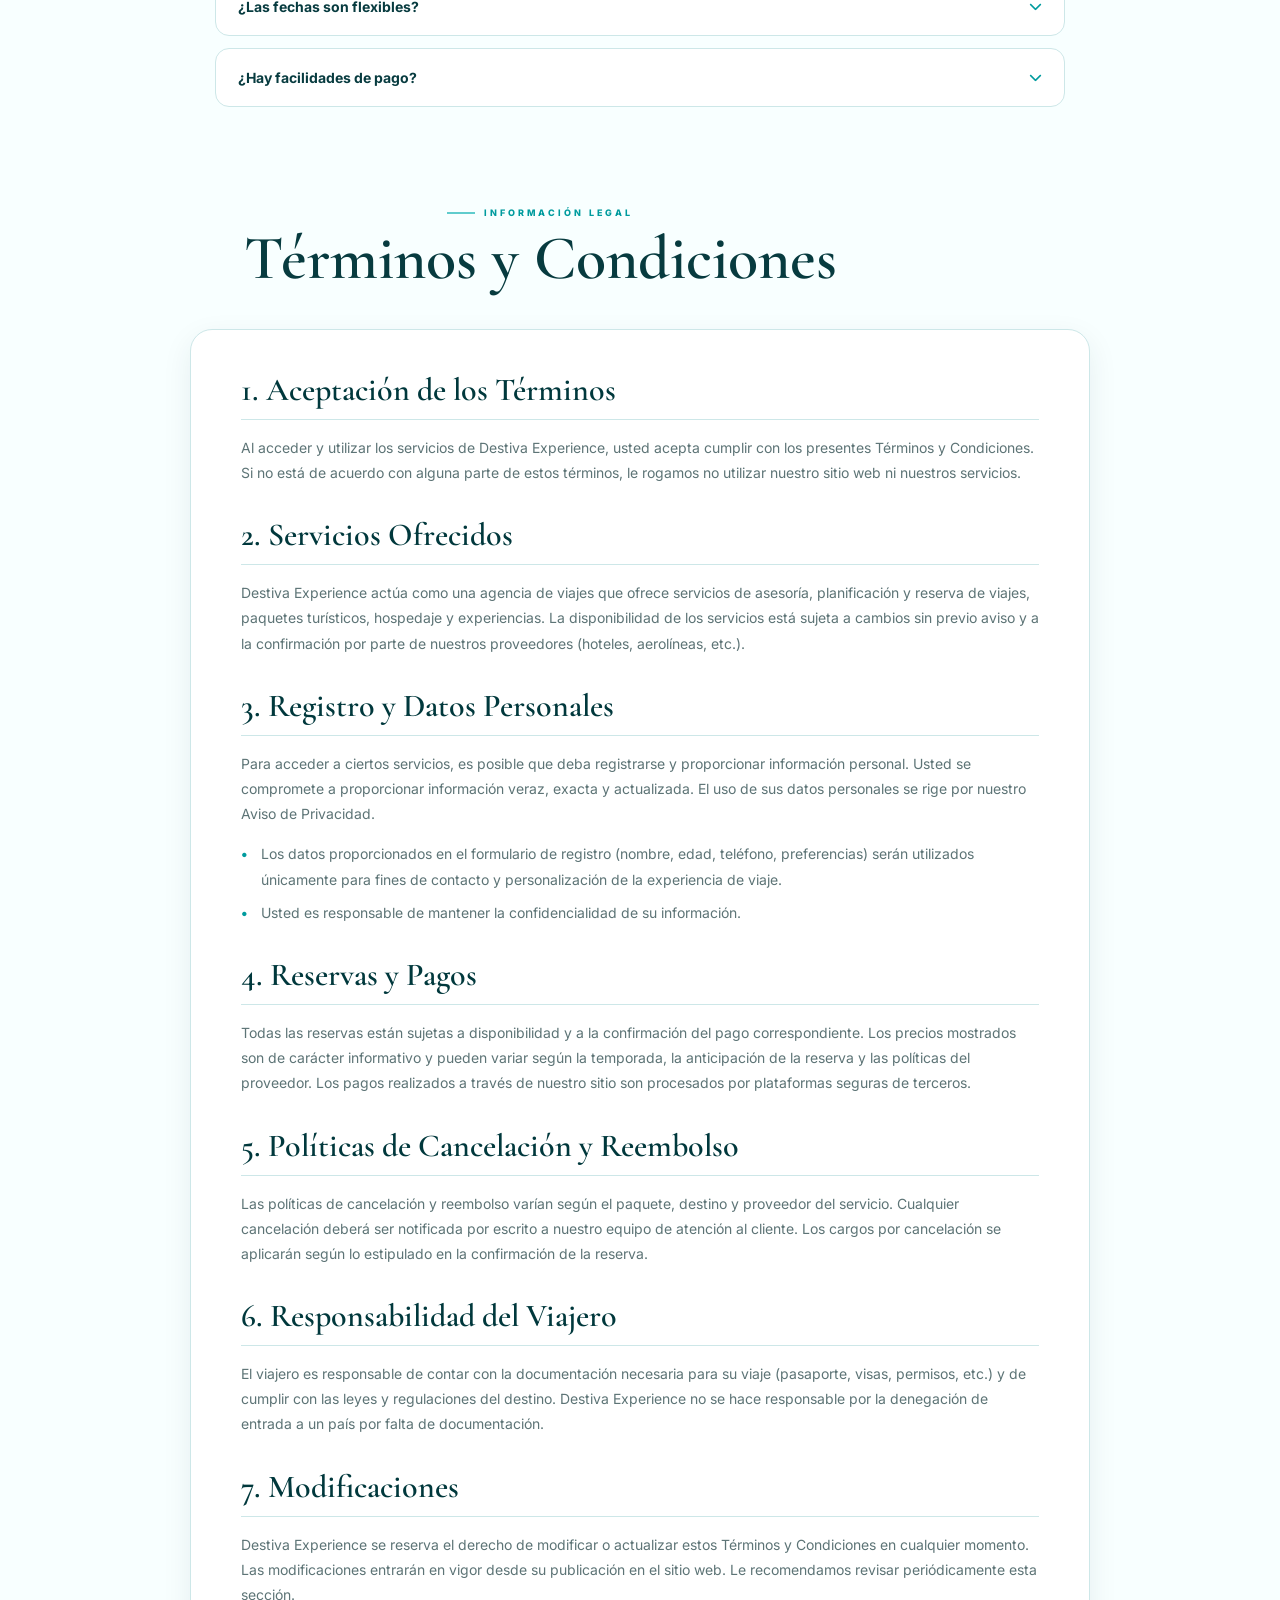
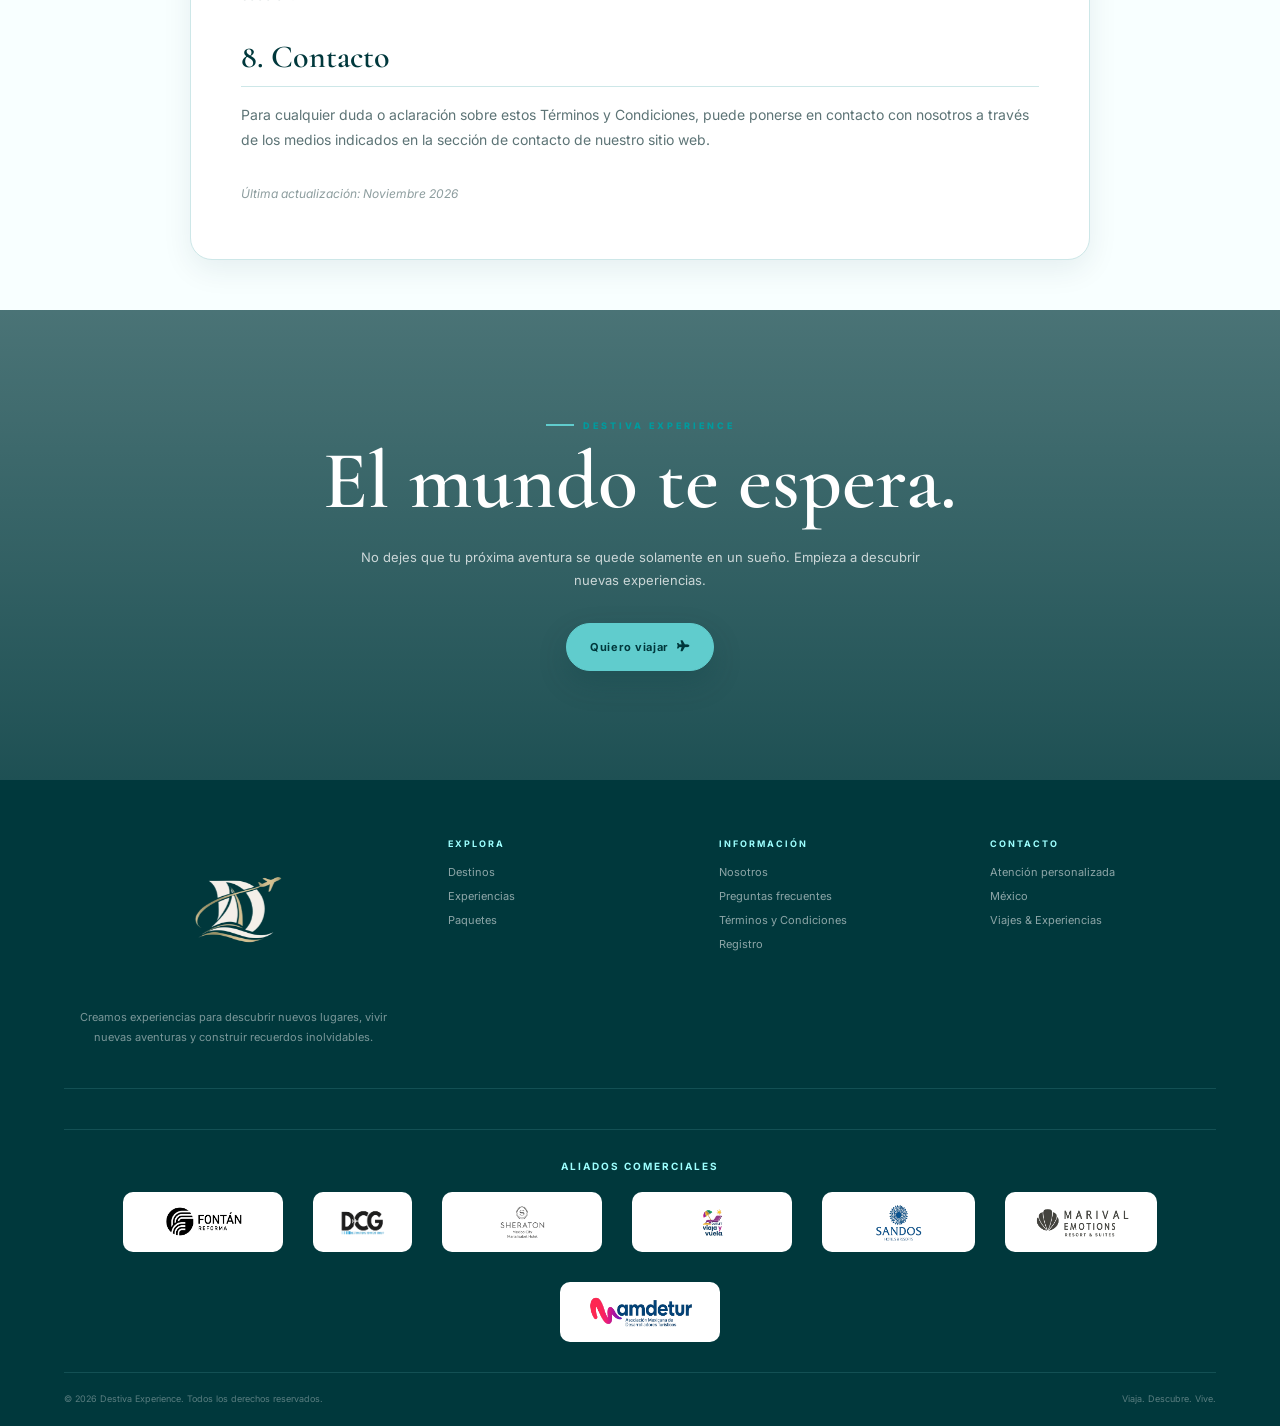
==== commit 9f548b80: "cambiosfond" ====
--- a/index.html
+++ b/index.html
@@ -3761,7 +3761,7 @@
                 "Imagenes/Huasteca Potosina1.jpg",
                 "Imagenes/Huasteca Potosina2.jpg",
                 "Imagenes/Huasteca Potosina3.jpg",
-                "Imagenes/Huasteca Potosina4.jpg"
+                "Imagenes/Huasteca Potosina4.jpeg"
             ]
         },
 
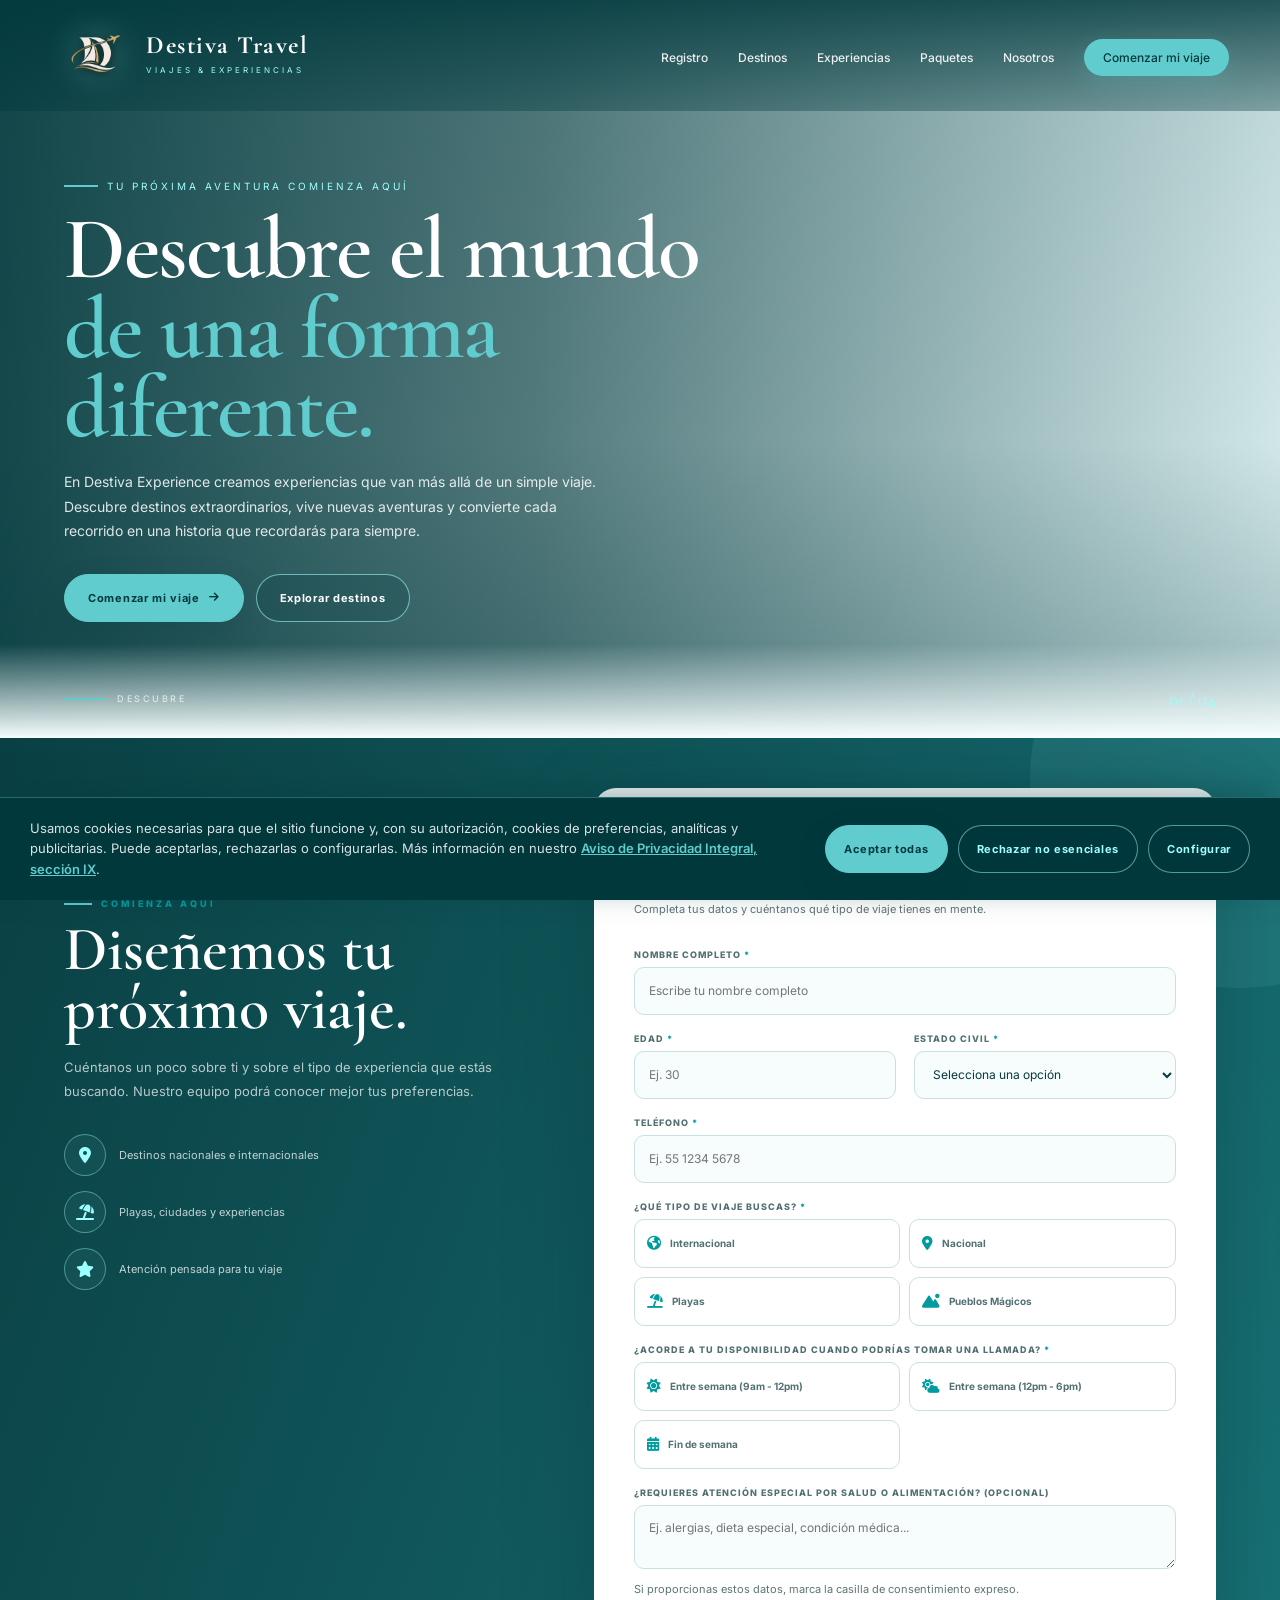
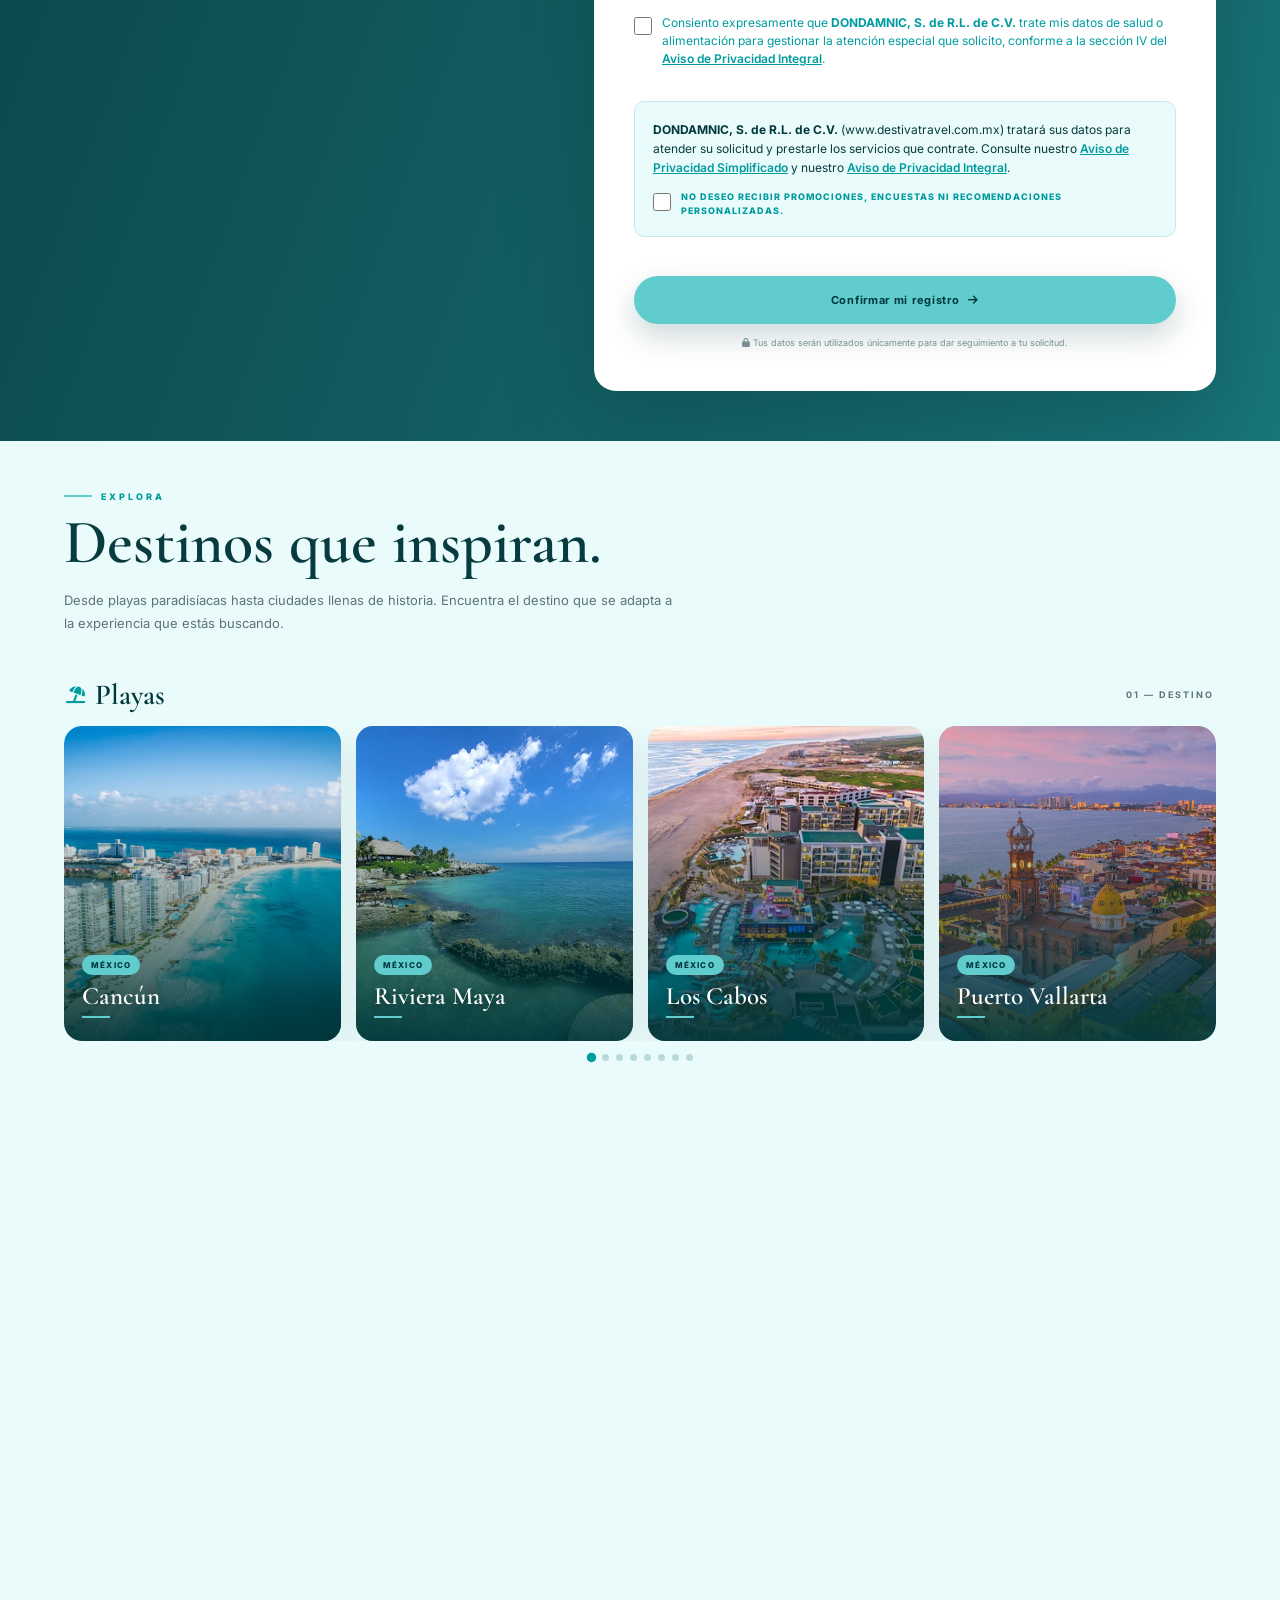
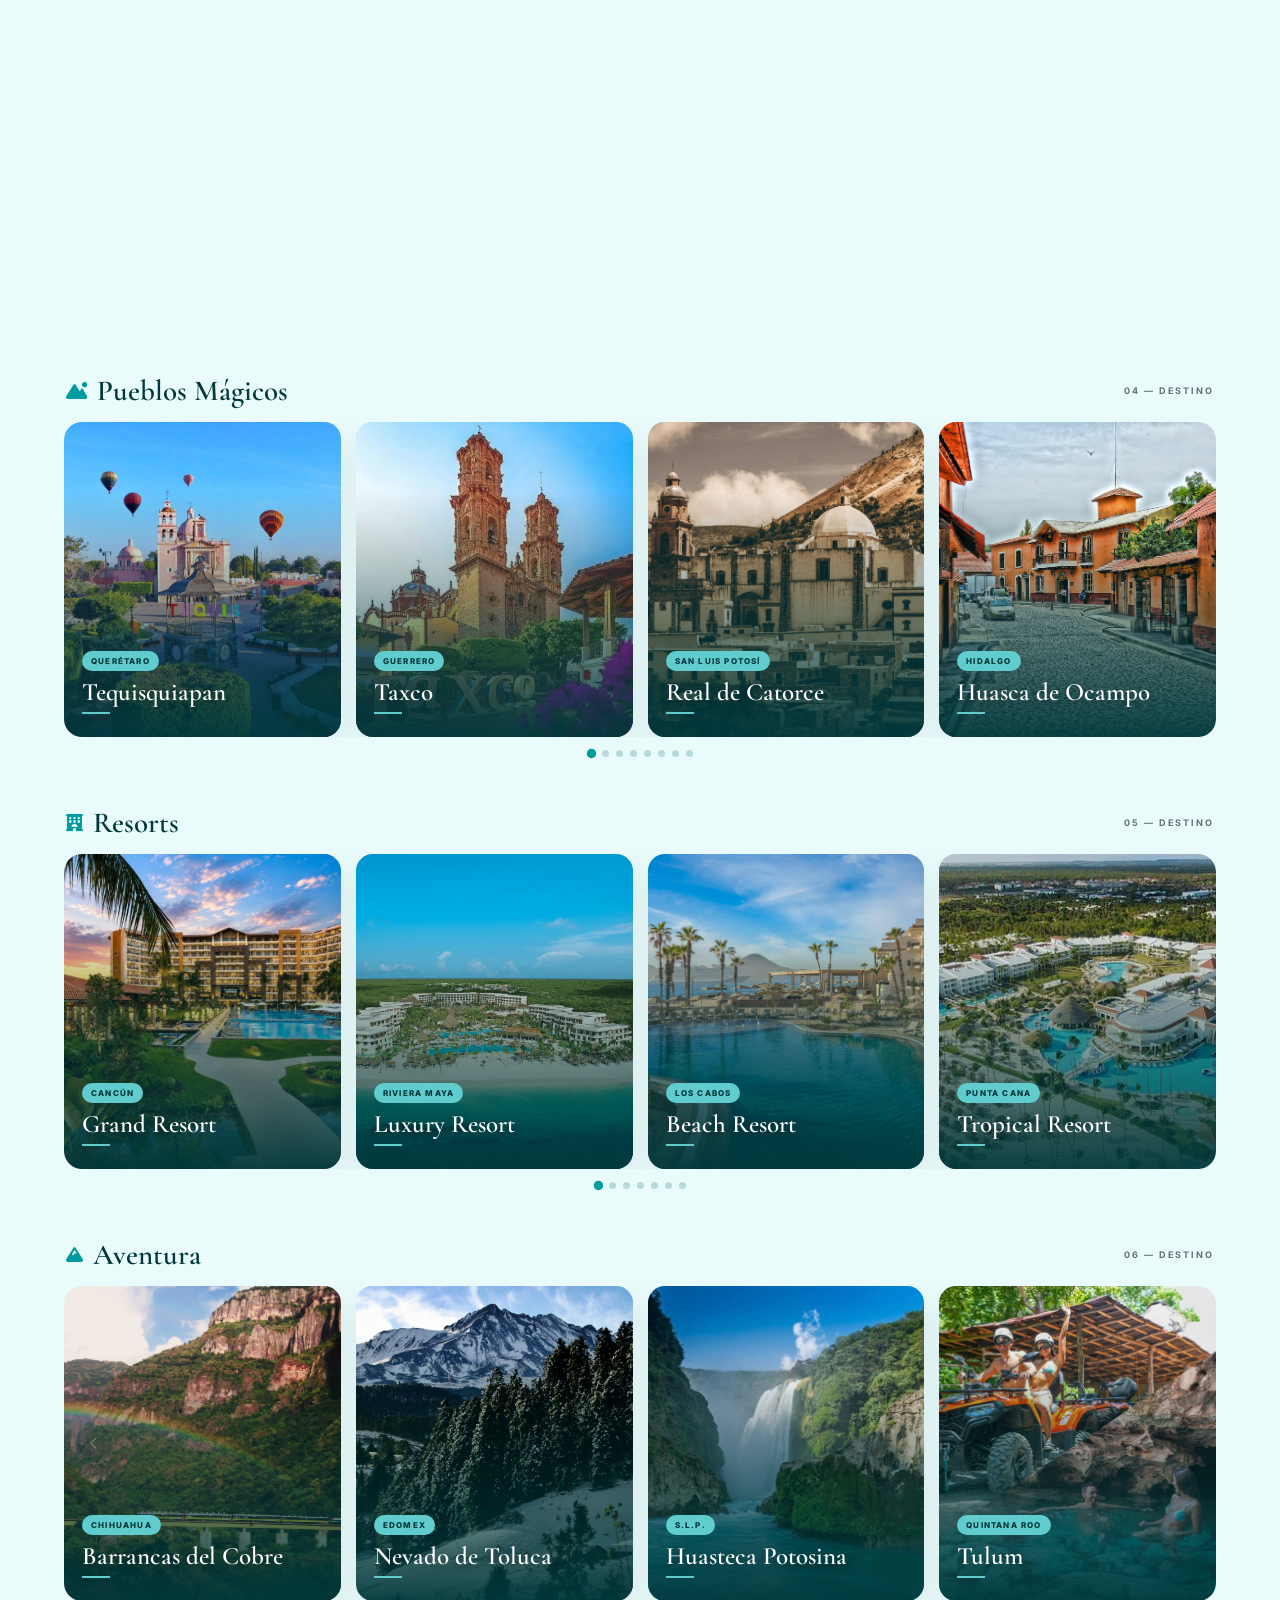
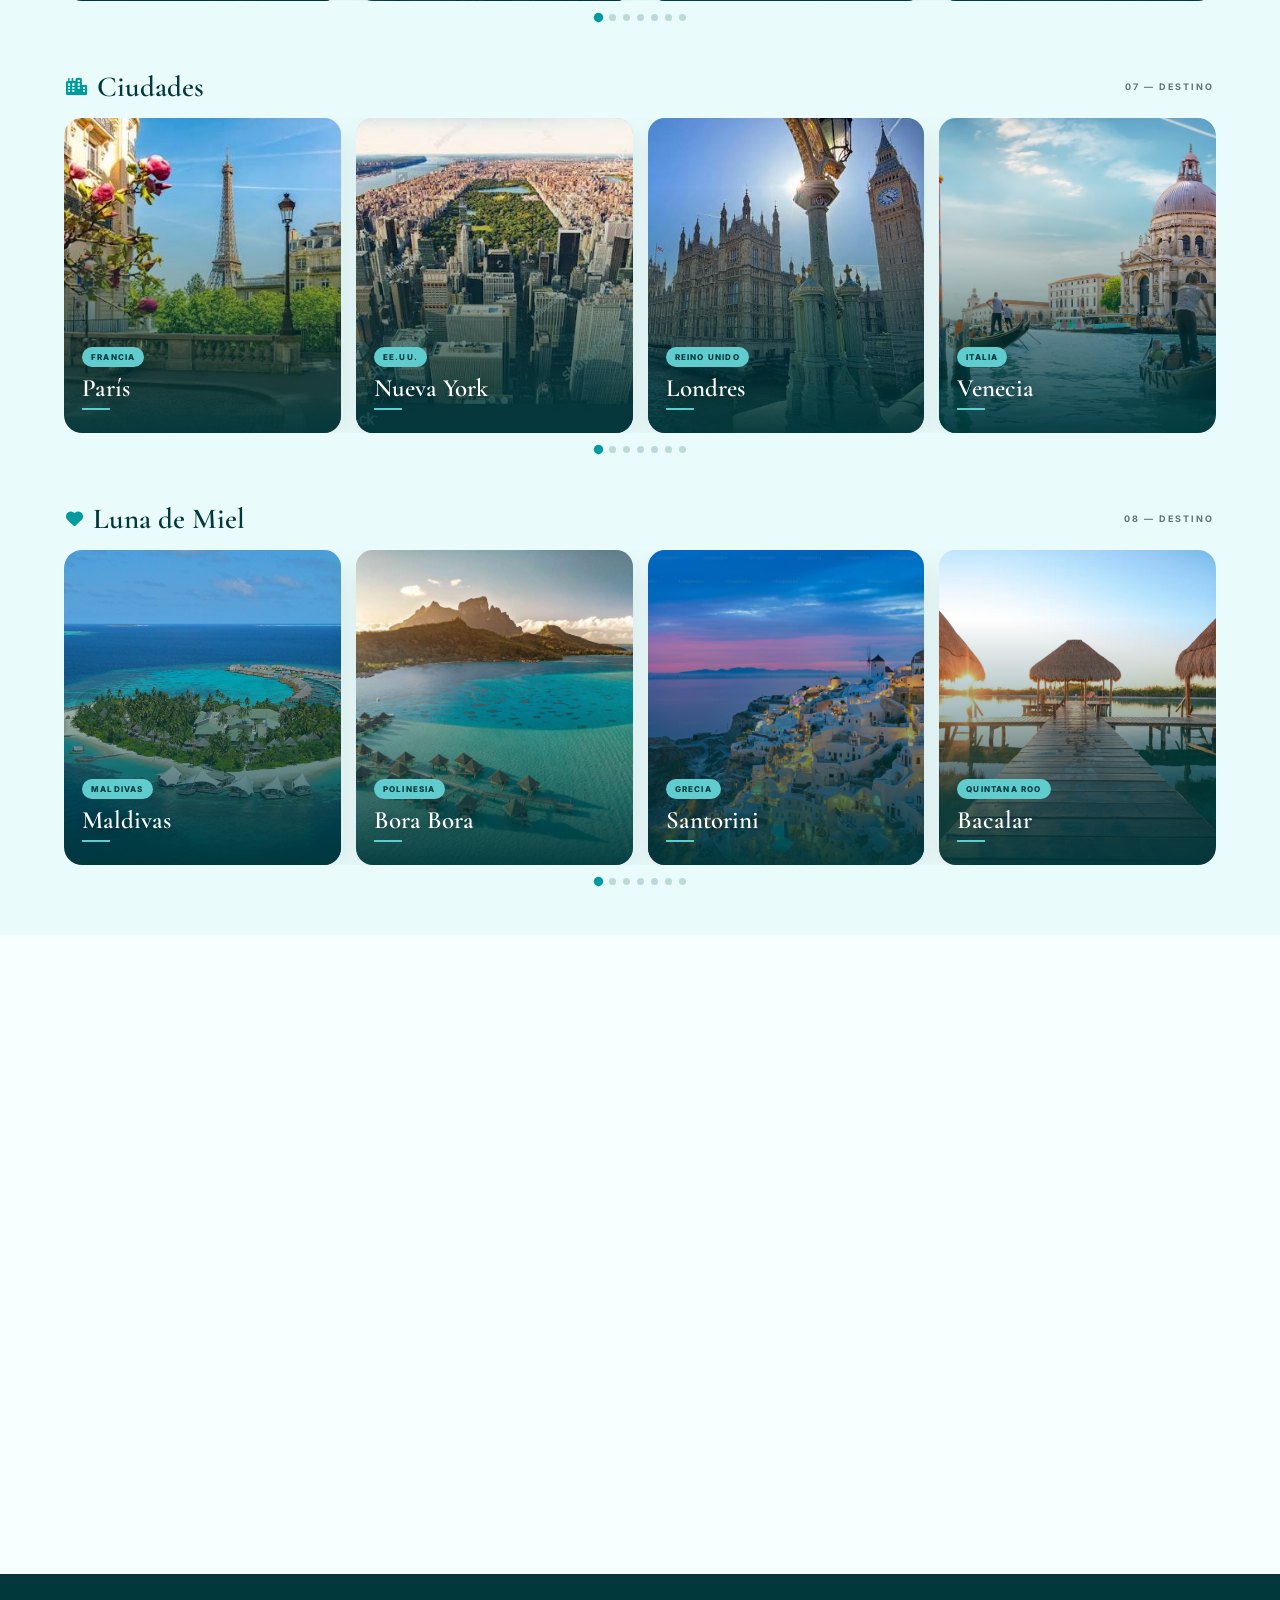
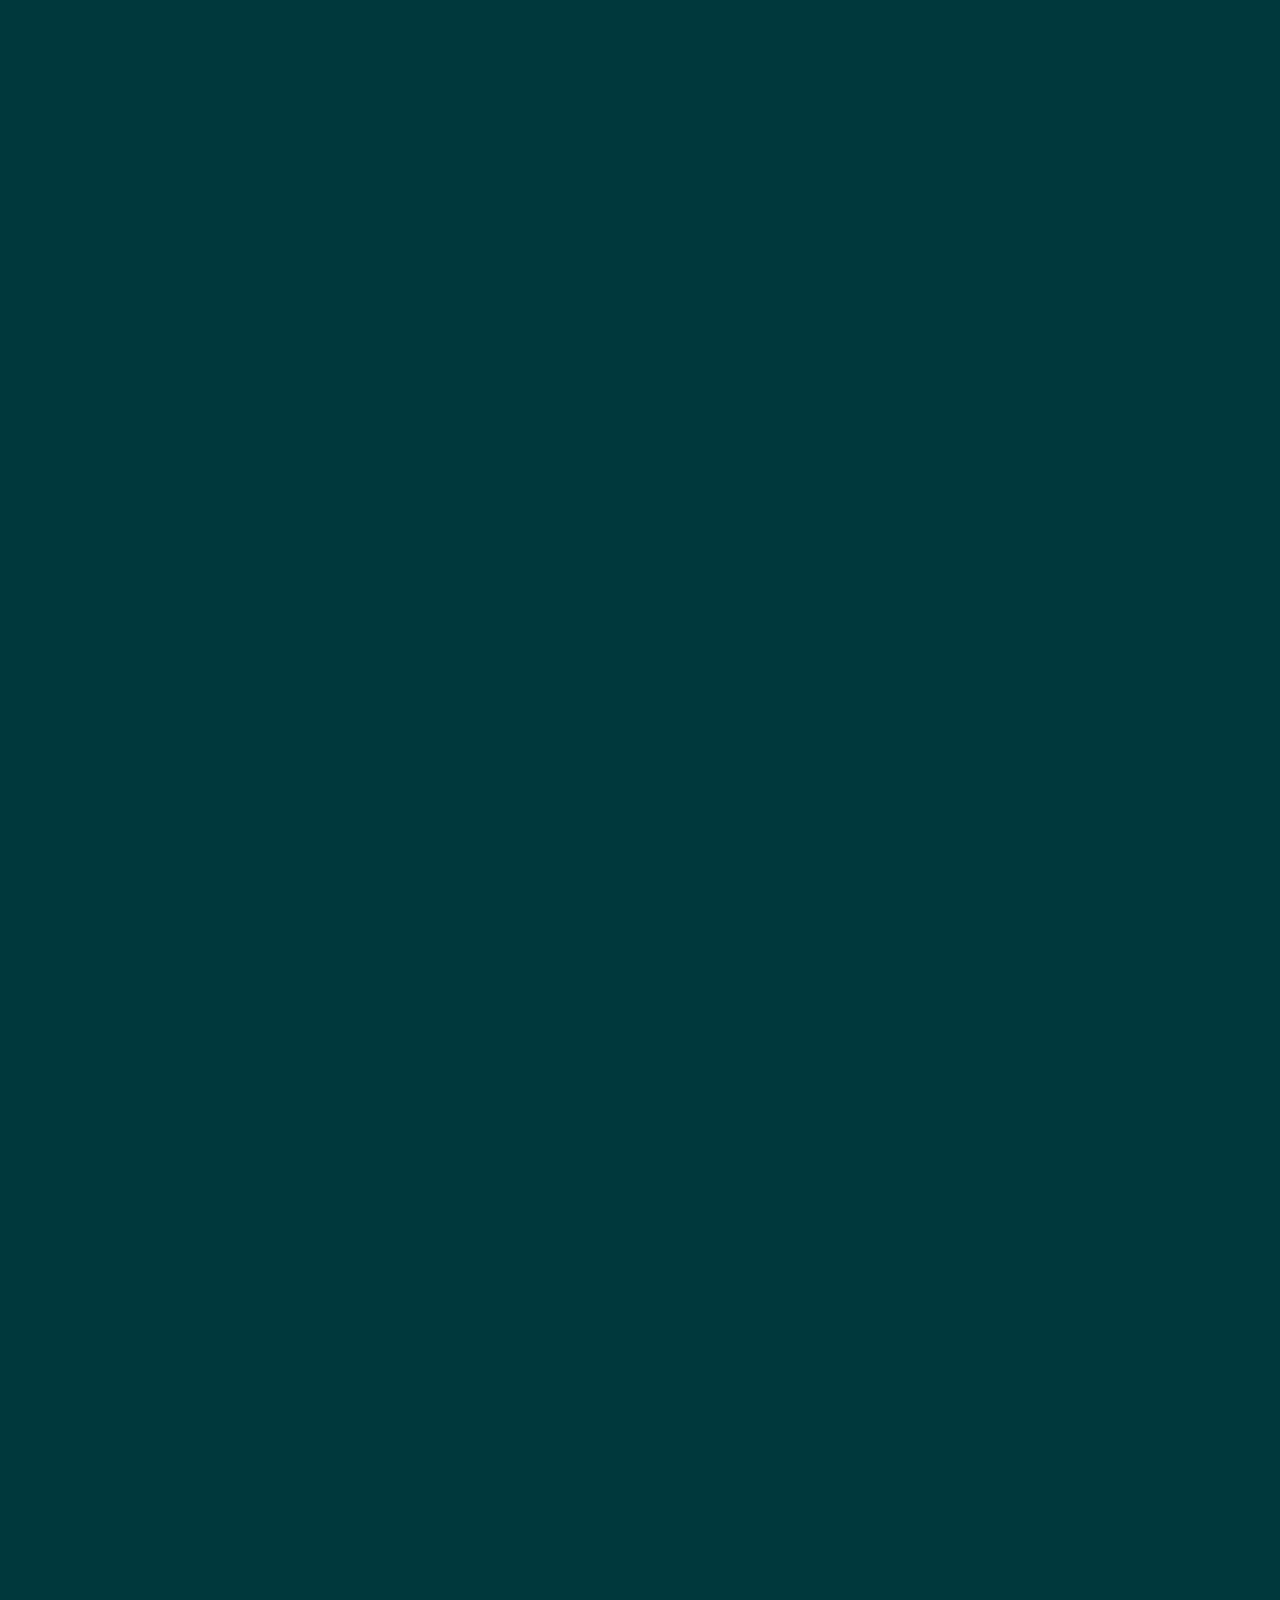
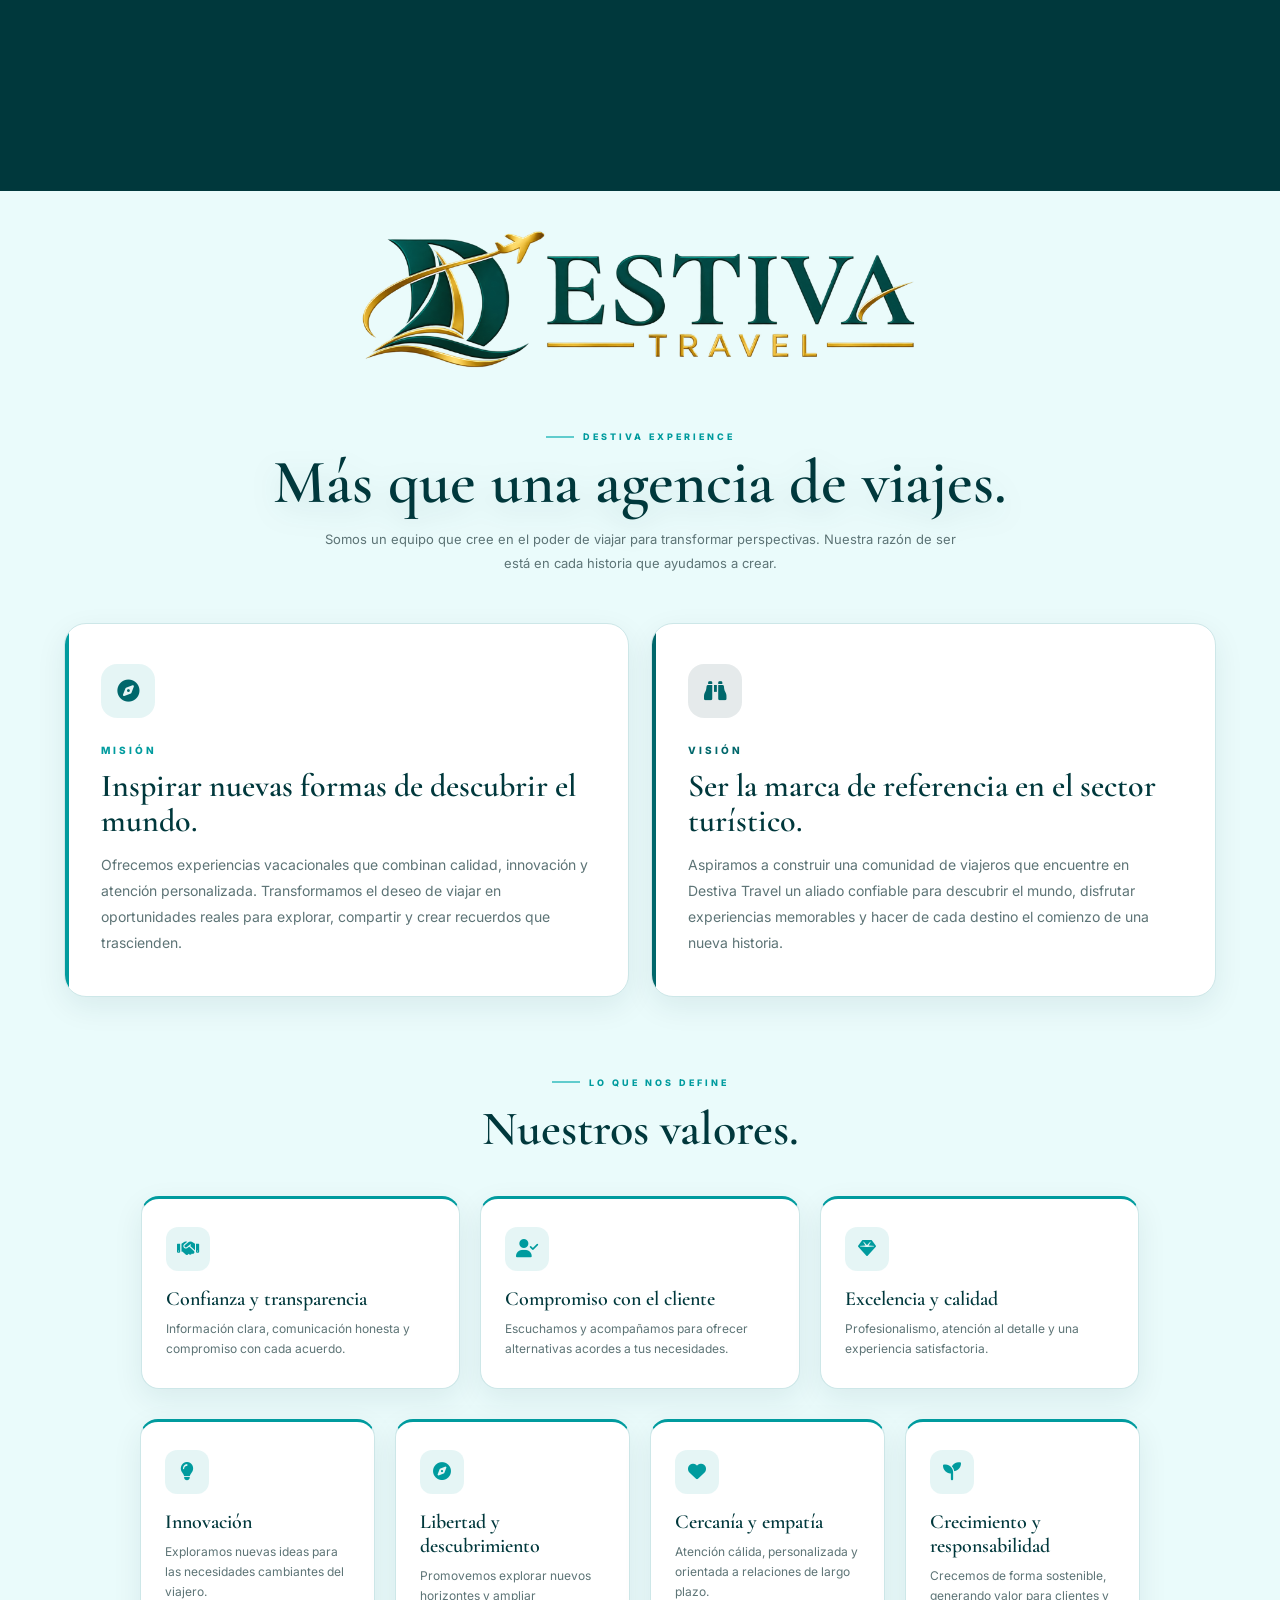
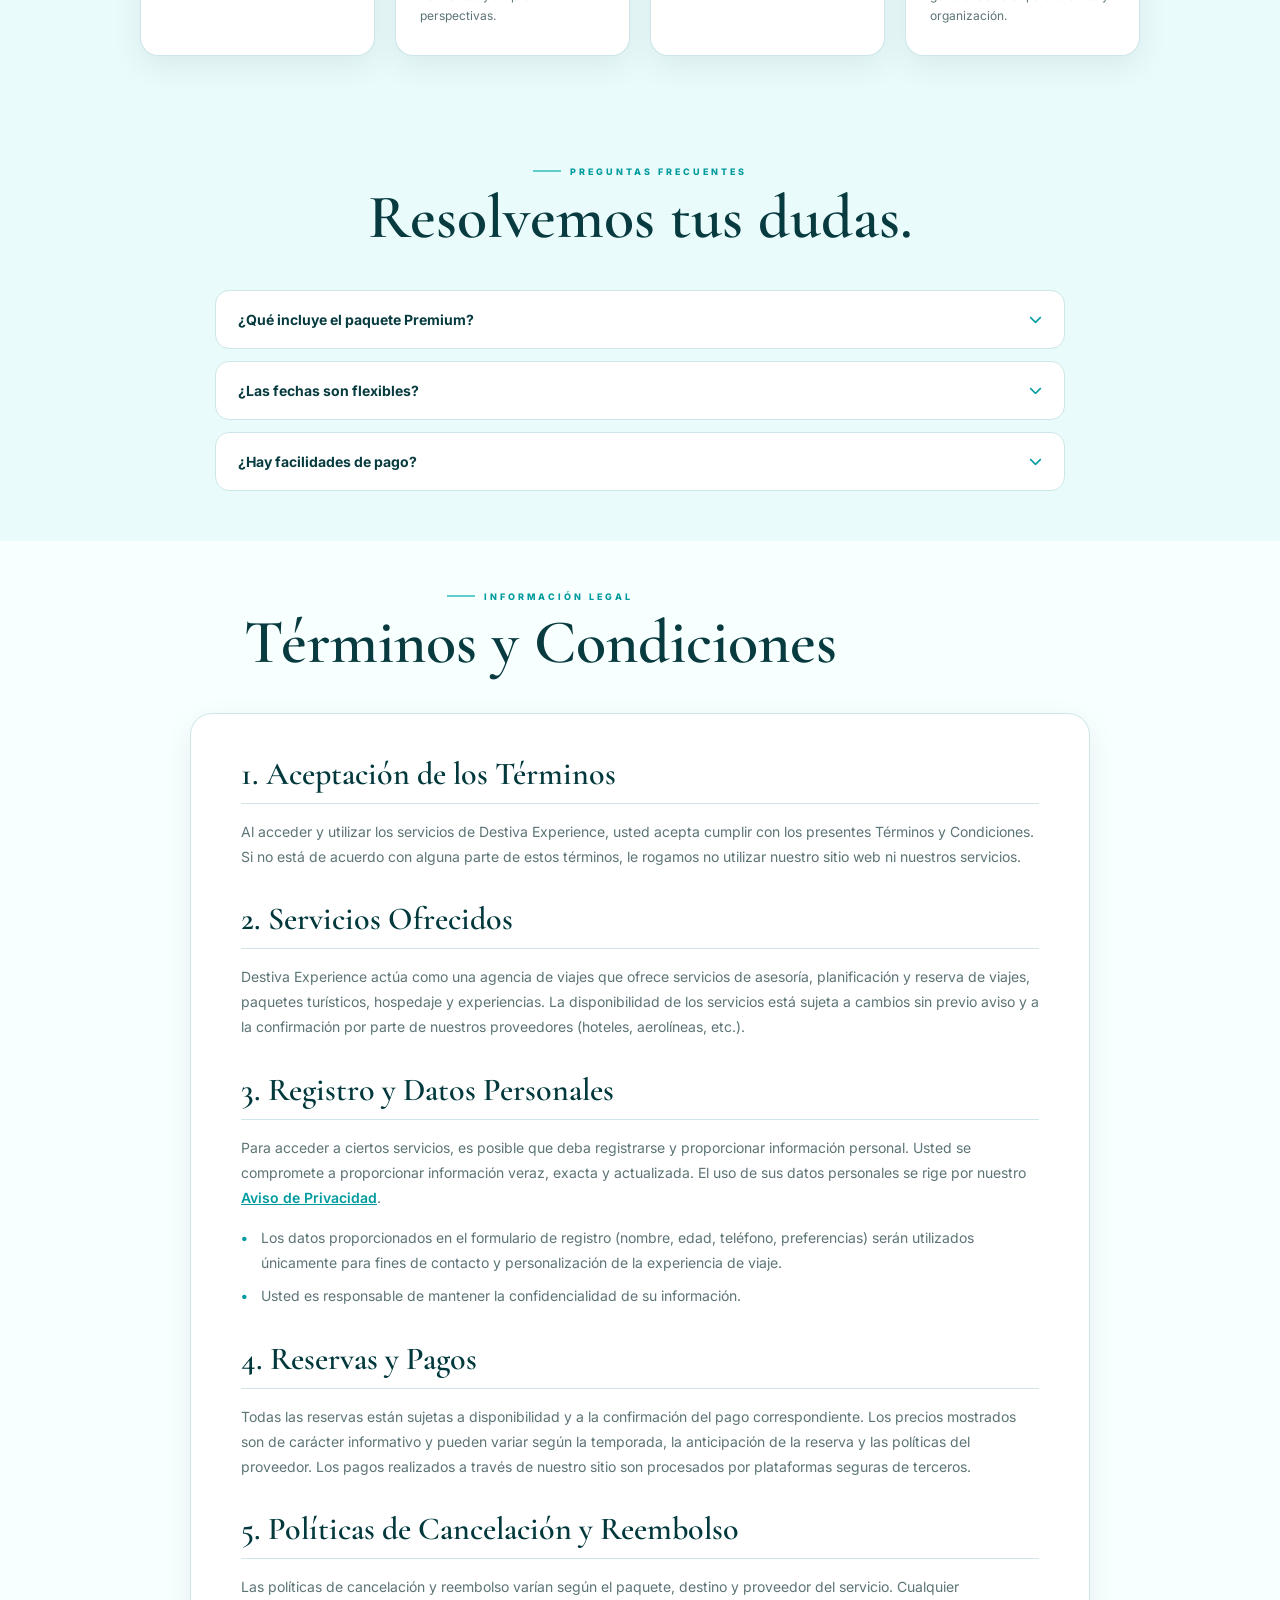
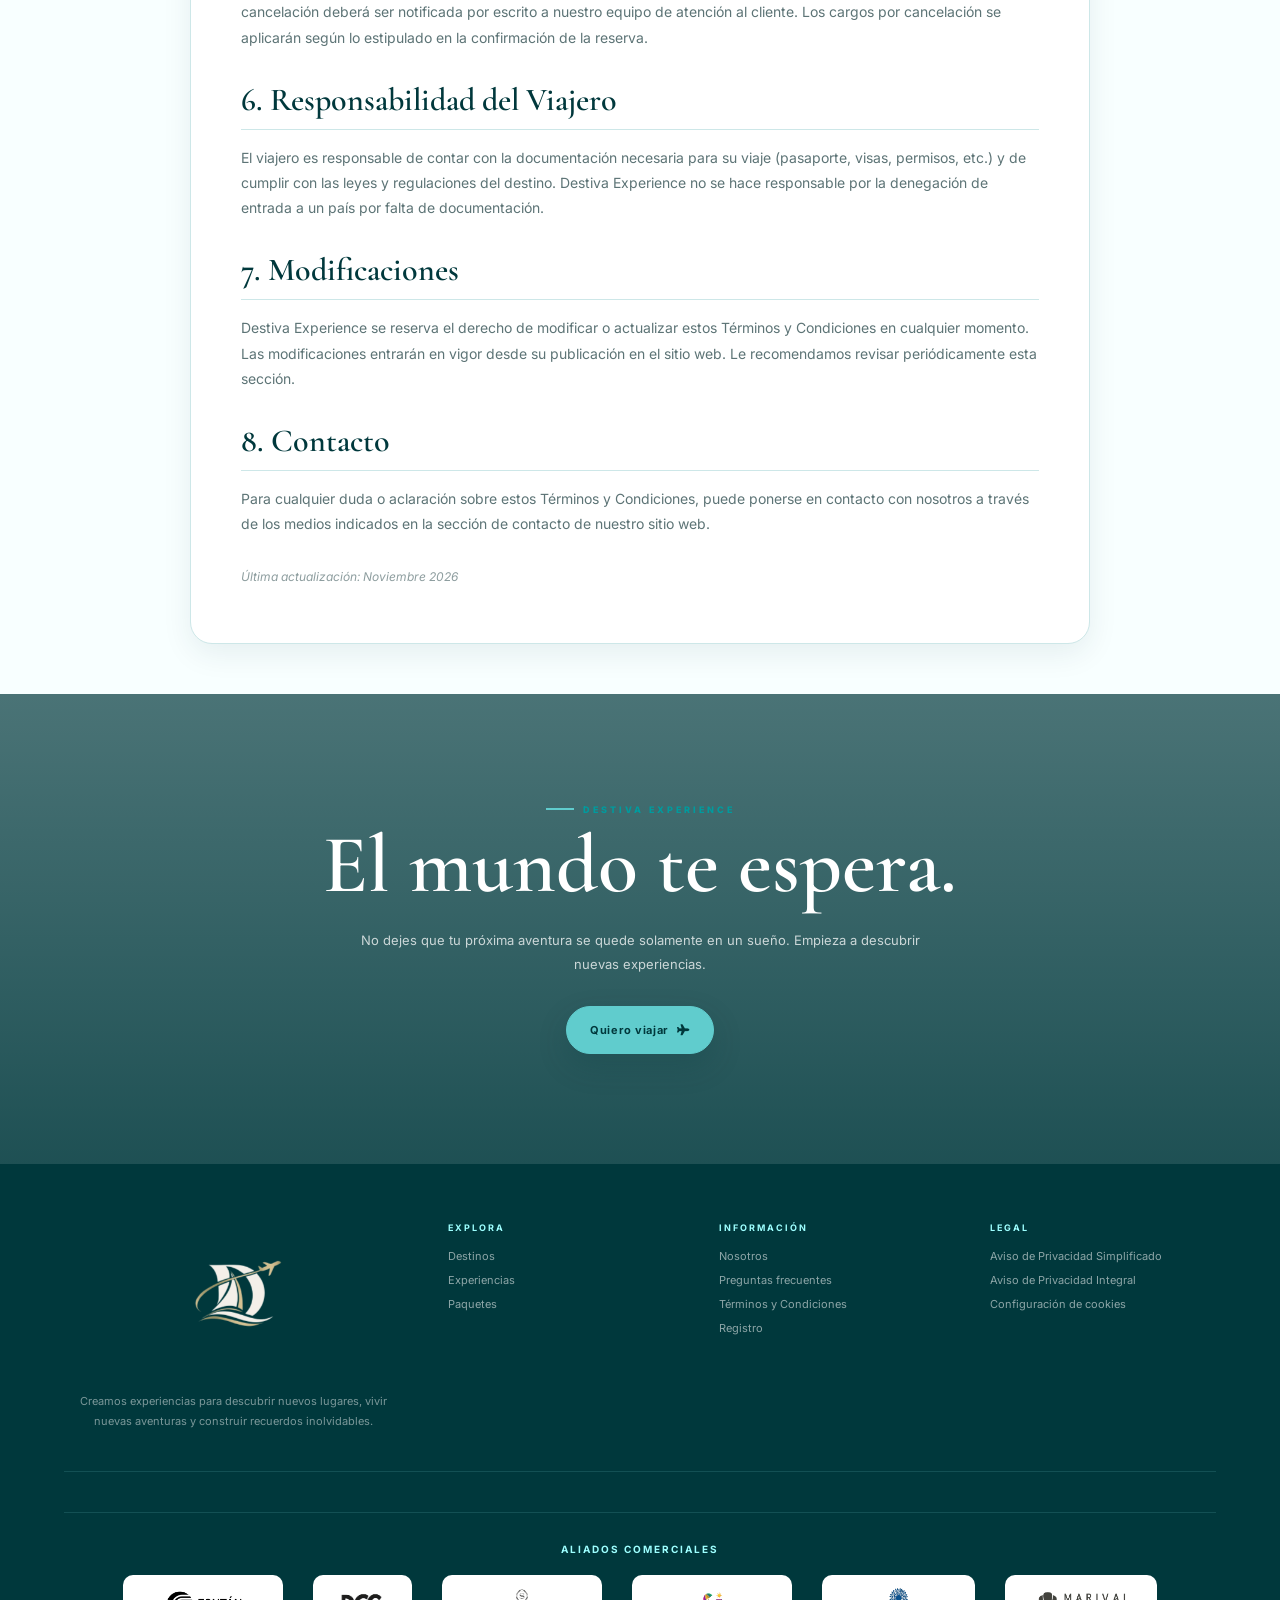
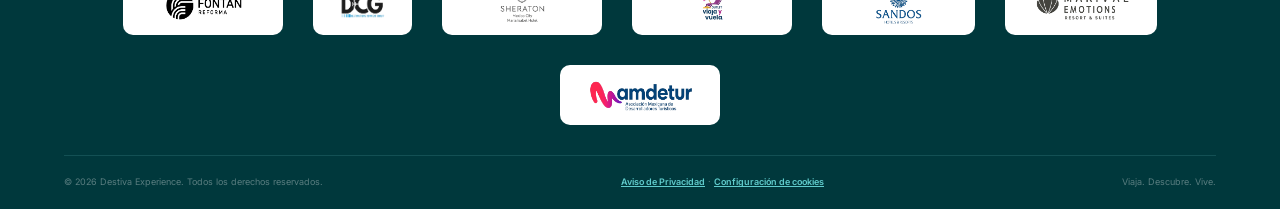
==== commit 6547456a: "cambiosnuevosimg3" ====
--- a/index.html
+++ b/index.html
@@ -23,998 +23,12 @@
 
     <link rel="stylesheet"
           href="https://cdnjs.cloudflare.com/ajax/libs/font-awesome/6.5.2/css/all.min.css">
+    <link rel="stylesheet" href="styles.css">
 
     <!-- FIREBASE -->
     <script src="https://www.gstatic.com/firebasejs/9.22.0/firebase-app-compat.js"></script>
     <script src="https://www.gstatic.com/firebasejs/9.22.0/firebase-firestore-compat.js"></script>
 
-    <style>
-
-        :root{
-            --deep:#00383C;
-            --deep-2:#004D52;
-            --teal:#00676B;
-            --aqua:#009B9E;
-            --aqua-soft:#60CCCD;
-            --mint:#9DFFFF;
-            --mist:#EAFBFB;
-            --white:#FFFFFF;
-            --ink:#073B3F;
-            --muted:#5D7476;
-            --line:#CDE7E8;
-            --success:#168B78;
-            --danger:#C94B55;
-            --shadow:0 18px 55px rgba(0,56,60,.12);
-            --shadow-soft:0 10px 30px rgba(0,56,60,.08);
-            --transition:all .35s cubic-bezier(.2,.8,.2,1);
-            --radius:22px;
-        }
-
-        *{margin:0;padding:0;box-sizing:border-box}
-        html{scroll-behavior:smooth}
-        body{
-            font-family:'Inter',sans-serif;
-            color:var(--ink);
-            background:#F8FFFF;
-            overflow-x:hidden;
-        }
-        img{max-width:100%;display:block}
-        button,input,select{font-family:inherit}
-        a{color:inherit;text-decoration:none}
-        ::selection{background:var(--aqua-soft);color:var(--deep)}
-        ::-webkit-scrollbar{width:9px}
-        ::-webkit-scrollbar-track{background:#E9F7F7}
-        ::-webkit-scrollbar-thumb{background:var(--aqua);border-radius:20px}
-
-        /* HEADER */
-        .header{
-            position:fixed;
-            top:0;left:0;width:100%;
-            z-index:1000;
-            padding:13px 4%;
-            color:white;
-            background:linear-gradient(180deg,rgba(0,56,60,.82),rgba(0,56,60,.35));
-            transition:var(--transition);
-        }
-        .header.scrolled{
-            background:rgba(0,56,60,.97);
-            backdrop-filter:blur(18px);
-            box-shadow:0 10px 35px rgba(0,56,60,.18);
-            padding-top:9px;padding-bottom:9px;
-        }
-        .nav{
-            max-width:1320px;margin:auto;
-            display:flex;align-items:center;justify-content:space-between;
-        }
-        .logo{display:flex;align-items:center;gap:10px;min-width:0}
-        .logo-image{
-            height:85px;width:auto;max-width:220px;
-            object-fit:contain;display:block;
-            filter: drop-shadow(0px 2px 6px rgba(0, 0, 0, 0.9)) drop-shadow(0px 0px 15px rgba(157, 255, 255, 0.4));
-        }
-        .logo-text strong{
-            display:block;
-            font-family:'Cormorant Garamond',serif;
-            font-size:25px;font-weight:700;
-            letter-spacing:1.5px;line-height:.95;
-        }
-        .logo-text span{
-            font-size:8px;letter-spacing:3px;text-transform:uppercase;
-            color:var(--mint);
-        }
-        .nav-menu{
-            display:flex;align-items:center;gap:30px;
-            list-style:none;
-        }
-        .nav-menu a{
-            position:relative;font-size:12px;font-weight:500;
-            color:rgba(255,255,255,.9);transition:var(--transition);
-        }
-        .nav-menu a::after{
-            content:"";position:absolute;left:50%;bottom:-7px;
-            width:0;height:2px;background:var(--mint);
-            transform:translateX(-50%);transition:var(--transition);
-            border-radius:10px;
-        }
-        .nav-menu a:hover{color:var(--mint)}
-        .nav-menu a:hover::after{width:100%}
-        .nav-button{
-            padding:11px 19px;border:0;border-radius:30px;
-            background:var(--aqua-soft);color:var(--deep)!important;
-            box-shadow:0 8px 24px rgba(96,204,205,.2);
-        }
-        .nav-button:hover{background:var(--mint);transform:translateY(-2px)}
-        .nav-button::after{display:none}
-        .menu-toggle{
-            display:none;border:0;background:transparent;color:white;
-            font-size:23px;cursor:pointer;
-        }
-
-        /* HERO */
-        .hero{
-            min-height:650px;height:82vh;max-height:800px;
-            position:relative;display:flex;align-items:center;
-            overflow:hidden;color:white;
-            background:
-                linear-gradient(90deg,rgba(0,56,60,.92) 0%,rgba(0,56,60,.67) 42%,rgba(0,103,107,.16) 100%),
-                url("https://images.pexels.com/photos/1287460/pexels-photo-1287460.jpeg?auto=compress&cs=tinysrgb&w=2200")
-                center/cover no-repeat;
-        }
-        .hero::before{
-            content:"";position:absolute;inset:0;
-            background:linear-gradient(180deg,rgba(0,56,60,.10),transparent 60%,rgba(0,56,60,.28));
-        }
-        .hero::after{
-            content:"";position:absolute;left:0;right:0;bottom:-1px;height:95px;
-            background:linear-gradient(transparent,#F8FFFF);
-            pointer-events:none;
-        }
-        .hero-content{
-            position:relative;z-index:2;width:min(1220px,90%);
-            margin:auto;padding-top:55px;
-        }
-        .hero-tag{
-            display:inline-flex;align-items:center;gap:9px;margin-bottom:18px;
-            font-size:10px;letter-spacing:3px;text-transform:uppercase;
-            color:var(--mint);
-        }
-        .hero-tag::before{content:"";width:34px;height:2px;background:var(--aqua-soft)}
-        .hero h1{
-            max-width:700px;font-family:'Cormorant Garamond',serif;
-            font-size:clamp(54px,7vw,88px);font-weight:600;
-            line-height:.9;letter-spacing:-2px;margin-bottom:22px;
-        }
-        .hero h1 em{color:var(--aqua-soft);font-style:normal}
-        .hero-description{
-            max-width:540px;color:rgba(255,255,255,.86);
-            font-size:14px;line-height:1.75;margin-bottom:30px;
-        }
-        .hero-actions{display:flex;align-items:center;gap:12px;flex-wrap:wrap}
-        .btn{
-            display:inline-flex;align-items:center;justify-content:center;gap:9px;
-            min-height:48px;padding:0 23px;border-radius:30px;
-            font-size:11px;font-weight:700;letter-spacing:.7px;
-            cursor:pointer;transition:var(--transition);
-        }
-        .btn-gold{
-            background:var(--aqua-soft);color:var(--deep);
-            border:1px solid var(--aqua-soft);
-            box-shadow:0 12px 30px rgba(0,56,60,.2);
-        }
-        .btn-gold:hover{
-            transform:translateY(-3px);background:var(--mint);
-            border-color:var(--mint);box-shadow:0 18px 38px rgba(0,56,60,.25);
-        }
-        .btn-outline{
-            color:white;border:1px solid rgba(157,255,255,.6);
-            background:rgba(0,56,60,.18);backdrop-filter:blur(8px);
-        }
-        .btn-outline:hover{background:white;color:var(--deep);border-color:white}
-        .hero-bottom{
-            position:absolute;bottom:28px;left:5%;right:5%;z-index:5;
-            display:flex;justify-content:space-between;align-items:center;
-        }
-        .scroll-indicator{
-            display:flex;align-items:center;gap:11px;font-size:9px;
-            letter-spacing:2.5px;text-transform:uppercase;color:rgba(255,255,255,.78);
-        }
-        .scroll-line{width:42px;height:2px;background:var(--aqua-soft)}
-        .hero-number{font-family:'Cormorant Garamond',serif;font-size:19px;color:var(--mint)}
-
-        /* SECTIONS */
-        .section{
-            padding: 50px 5%; 
-            width: 100%; /* Esto hace que ocupe todo el ancho */
-        } 
-        .section-dark{background:var(--deep);color:white}
-        .section-cream{background:var(--mist)}
-        .section-wine{background:var(--teal);color:white}
-        .section-container{max-width:1220px;margin:auto}
-        .section-heading{max-width:700px;margin-bottom:42px}
-        .eyebrow{
-            display:flex;align-items:center;gap:9px;color:var(--aqua);
-            font-size:9px;font-weight:800;letter-spacing:3px;
-            text-transform:uppercase;margin-bottom:12px;
-        }
-        .eyebrow::before{content:"";width:28px;height:2px;background:var(--aqua-soft)}
-        .section-dark .eyebrow,.section-wine .eyebrow{color:var(--mint)}
-        .section-title{
-            font-family:'Cormorant Garamond',serif;
-            font-size:clamp(40px,5vw,62px);font-weight:600;
-            line-height:.95;margin-bottom:16px;
-        }
-        .section-description{color:var(--muted);line-height:1.8;max-width:610px;font-size:13px}
-        .section-dark .section-description,.section-wine .section-description{color:rgba(255,255,255,.7)}
-
-        /* DESTINATIONS */
-        .destinations-wrapper{display:flex;flex-direction:column;gap:48px}
-        .destination-row{position:relative}
-        .destination-row-header{
-            display:flex;align-items:center;justify-content:space-between;
-            margin-bottom:14px;padding:0 2px;
-        }
-        .destination-row-header h3{
-            font-family:'Cormorant Garamond',serif;font-size:29px;font-weight:600;
-            color:var(--deep);display:flex;align-items:center;gap:10px;
-        }
-        .destination-row-header h3 i{color:var(--aqua);font-size:17px}
-        .destination-row-header .row-number{
-            font-size:9px;letter-spacing:2px;color:var(--muted);font-weight:700
-        }
-        .carousel-container{position:relative;overflow:hidden;border-radius:18px}
-        .carousel-track{
-            display:flex;gap:15px;
-            transition:transform .55s cubic-bezier(.2,.8,.2,1);
-            will-change:transform;
-        }
-        .carousel-slide{
-            flex:0 0 calc(25% - 11.25px);position:relative;height:315px;
-            border-radius:17px;overflow:hidden;cursor:pointer;background:#b8d7d8;
-            box-shadow:var(--shadow-soft);transition:var(--transition);
-        }
-        .carousel-slide:hover{box-shadow:var(--shadow);transform:translateY(-5px)}
-        .carousel-slide::before{
-            content:"";position:absolute;inset:0;z-index:1;
-            background:linear-gradient(to top,rgba(0,56,60,.95),rgba(0,56,60,.36) 48%,transparent 78%);
-            transition:var(--transition);
-        }
-        .carousel-slide:hover::before{
-            background:linear-gradient(to top,rgba(0,56,60,.97),rgba(0,56,60,.5) 52%,transparent 82%)
-        }
-        .carousel-slide img{width:100%;height:100%;object-fit:cover;transition:transform .8s cubic-bezier(.2,.8,.2,1)}
-        .carousel-slide:hover img{transform:scale(1.08)}
-        .carousel-slide-info{
-            position:absolute;z-index:2;left:18px;right:18px;bottom:18px;
-            color:white;transition:var(--transition)
-        }
-        .carousel-slide-info .mini-tag{
-            display:inline-block;padding:5px 9px;background:var(--aqua-soft);
-            color:var(--deep);font-size:8px;font-weight:800;letter-spacing:1.2px;
-            text-transform:uppercase;border-radius:20px;margin-bottom:8px
-        }
-        .carousel-slide-info h4{
-            font-family:'Cormorant Garamond',serif;font-size:25px;font-weight:600;
-            margin-bottom:5px;line-height:1.05;text-shadow:0 2px 10px rgba(0,0,0,.3)
-        }
-        .carousel-slide-info h4::after{
-            content:"";display:block;width:28px;height:2px;background:var(--aqua-soft);
-            margin-top:7px;transition:width .4s ease
-        }
-        .carousel-slide:hover .carousel-slide-info h4::after{width:55px}
-        .carousel-slide-info p{
-            font-size:10px;color:rgba(255,255,255,.84);line-height:1.5;
-            max-height:0;overflow:hidden;opacity:0;
-            transition:max-height .4s ease,opacity .4s ease
-        }
-        .carousel-slide:hover .carousel-slide-info p{max-height:60px;opacity:1}
-        .carousel-btn{
-            position:absolute;top:50%;transform:translateY(-50%);z-index:10;
-            width:40px;height:40px;border-radius:50%;
-            border:1px solid rgba(157,255,255,.45);
-            background:rgba(0,56,60,.78);backdrop-filter:blur(8px);
-            color:white;font-size:13px;cursor:pointer;
-            display:flex;align-items:center;justify-content:center;
-            transition:var(--transition);opacity:0
-        }
-        .carousel-container:hover .carousel-btn{opacity:1}
-        .carousel-btn:hover{background:var(--aqua);border-color:var(--aqua);color:white}
-        .carousel-btn.prev{left:10px}.carousel-btn.next{right:10px}
-        .carousel-btn:disabled{opacity:.2!important;cursor:not-allowed}
-        .carousel-dots{display:flex;justify-content:center;gap:7px;margin-top:13px}
-        .carousel-dots span{
-            width:7px;height:7px;border-radius:50%;background:#B9DADB;
-            cursor:pointer;transition:var(--transition)
-        }
-        .carousel-dots span.active{background:var(--aqua);transform:scale(1.35)}
-
-        /* EXPERIENCE NUEVAS TARJETAS */
-        .experience-cards-grid {
-            display: grid;
-            grid-template-columns: repeat(3, 1fr);
-            gap: 25px;
-        }
-        .exp-card {
-            background: white;
-            border-radius: 20px;
-            overflow: hidden;
-            box-shadow: var(--shadow-soft);
-            transition: var(--transition);
-            border: 1px solid var(--line);
-        }
-        .exp-card:hover {
-            transform: translateY(-8px);
-            box-shadow: var(--shadow);
-        }
-        .exp-img-wrapper {
-            height: 220px;
-            overflow: hidden;
-            position: relative;
-        }
-        .exp-img-wrapper img {
-            width: 100%;
-            height: 100%;
-            object-fit: cover;
-            transition: transform 0.5s ease;
-        }
-        .exp-card:hover .exp-img-wrapper img {
-            transform: scale(1.08);
-        }
-        .exp-content {
-            padding: 30px 25px 25px;
-            position: relative;
-        }
-        .exp-icon {
-            position: absolute;
-            top: -25px;
-            right: 25px;
-            width: 50px; height: 50px;
-            background: var(--aqua);
-            color: white;
-            border-radius: 50%;
-            display: flex; align-items: center; justify-content: center;
-            font-size: 20px;
-            box-shadow: 0 8px 20px rgba(0,155,158,.3);
-        }
-        .exp-content h4 {
-            font-family: 'Cormorant Garamond', serif;
-            font-size: 26px; font-weight: 600;
-            color: var(--deep); margin-bottom: 10px;
-        }
-        .exp-content p {
-            font-size: 13px; color: var(--muted); line-height: 1.7;
-        }
-
-        /* PACKAGES */
-        .packages-grid{display:grid;grid-template-columns:repeat(3,1fr);gap:18px}
-        .package{
-            position:relative;padding:38px 30px;background:rgba(255,255,255,.06);
-            border:1px solid rgba(157,255,255,.14);border-radius:20px;
-            transition:var(--transition)
-        }
-        .package:hover{
-            transform:translateY(-8px);border-color:var(--aqua-soft);
-            background:rgba(96,204,205,.09);box-shadow:0 18px 50px rgba(0,0,0,.12)
-        }
-        .package.featured{border-color:var(--aqua-soft);transform:translateY(-8px)}
-        .package.featured:hover{transform:translateY(-14px)}
-        .package-label{
-            display:inline-block;padding:6px 10px;margin-bottom:22px;
-            background:rgba(96,204,205,.14);color:var(--mint);
-            font-size:8px;letter-spacing:1.8px;text-transform:uppercase;border-radius:20px
-        }
-        .package h3{font-family:'Cormorant Garamond',serif;font-size:37px;font-weight:600;margin-bottom:8px}
-        .package p{color:rgba(255,255,255,.62);font-size:12px;line-height:1.8;margin-bottom:23px}
-        .package ul{list-style:none;display:grid;gap:11px;margin-bottom:30px}
-        .package li{display:flex;align-items:flex-start;gap:9px;font-size:11px;color:rgba(255,255,255,.8);line-height:1.5}
-        .package li i{color:var(--aqua-soft);margin-top:3px}
-        .package .check-list{margin-top:18px;padding-top:18px;border-top:1px solid rgba(157,255,255,.12)}
-        .package .check-list li{font-size:10px;color:var(--mint)}
-
-        /* NOSOTROS - MISION Y VISION */
-        .mv-grid{
-            display:grid;
-            grid-template-columns:1fr 1fr;
-            gap:22px;
-            margin-top:48px;
-        }
-        .mv-card{
-            position:relative;
-            padding:40px 36px;
-            border-radius:22px;
-            background:white;
-            border:1px solid var(--line);
-            box-shadow:var(--shadow-soft);
-            overflow:hidden;
-            transition:var(--transition);
-        }
-        .mv-card::before{
-            content:"";
-            position:absolute;
-            top:0;left:0;
-            width:4px;height:100%;
-            background:var(--aqua);
-            transition:var(--transition);
-        }
-        .mv-card:hover{
-            transform:translateY(-6px);
-            box-shadow:var(--shadow);
-            border-color:var(--aqua-soft);
-        }
-        .mv-card:hover::before{width:6px;background:var(--aqua-soft);}
-        .mv-vision::before{background:var(--teal);}
-        .mv-icon{
-            width:54px;height:54px;
-            border-radius:16px;
-            background:rgba(0,155,158,.10);
-            color:var(--teal);
-            display:flex;align-items:center;justify-content:center;
-            font-size:22px;
-            margin-bottom:20px;
-        }
-        .mv-label{
-            display:inline-block;
-            font-size:10px;font-weight:800;
-            letter-spacing:3px;text-transform:uppercase;
-            color:var(--aqua);
-            margin-bottom:12px;
-        }
-        .mv-card h3{
-            font-family:'Cormorant Garamond',serif;
-            font-size:32px;font-weight:600;
-            line-height:1.1;
-            color:var(--deep);
-            margin-bottom:14px;
-        }
-        .mv-card p{
-            font-size:14px;
-            line-height:1.85;
-            color:var(--muted);
-        }
-        .values-header{
-            text-align:center;
-            margin-top:80px;
-            margin-bottom:38px;
-        }
-        .values-title{
-            font-family:'Cormorant Garamond',serif;
-            font-size:clamp(34px,4vw,48px);
-            font-weight:600;
-            color:var(--deep);
-            margin-top:6px;
-        }
-        
-        /* TRAPECIO DE VALORES (3 arriba, 4 abajo) */
-        .pyramid-grid {
-            display: flex;
-            flex-wrap: wrap;
-            justify-content: center;
-            gap: 20px;
-            max-width: 1000px;
-            margin: 0 auto;
-        }
-        
-        /* Las primeras 3 tarjetas ocupan el 33% (3 arriba) */
-        .pyramid-grid .value-card {
-            width: calc(33.333% - 14px);
-            margin-bottom: 10px;
-        }
-
-        /* Las siguientes 4 tarjetas ocupan el 25% (4 abajo) */
-        .pyramid-grid .value-card:nth-child(n+4) {
-            width: calc(25% - 15px);
-        }
-
-        .value-card{
-            padding:28px 24px;
-            border-radius:18px;
-            background:white;
-            border:1px solid var(--line);
-            border-top:3px solid var(--aqua);
-            box-shadow:var(--shadow-soft);
-            transition:var(--transition);
-        }
-        .value-card:hover{
-            transform:translateY(-6px);
-            box-shadow:var(--shadow);
-            border-top-color:var(--aqua-soft);
-        }
-        .value-icon{
-            width:44px;height:44px;
-            border-radius:12px;
-            background:rgba(0,155,158,.10);
-            color:var(--aqua);
-            display:flex;align-items:center;justify-content:center;
-            font-size:18px;
-            margin-bottom:16px;
-            transition:var(--transition);
-        }
-        .value-card:hover .value-icon{
-            background:var(--aqua);
-            color:white;
-        }
-        .value-card h4{
-            font-family:'Cormorant Garamond',serif;
-            font-size:20px;font-weight:600;
-            color:var(--deep);
-            margin-bottom:8px;
-            line-height:1.2;
-        }
-        .value-card p{
-            font-size:12px;
-            line-height:1.7;
-            color:var(--muted);
-        }
-
-        /* FAQ */
-        .faq-grid{display:grid;gap:12px;max-width:850px;margin:auto}
-        .faq-item{
-            background:white;border:1px solid var(--line);border-radius:14px;
-            overflow:hidden;transition:var(--transition)
-        }
-        .faq-item.active{border-color:var(--aqua);box-shadow:0 10px 30px rgba(0,155,158,.10)}
-        .faq-question{
-            width:100%;padding:20px 22px;display:flex;align-items:center;
-            justify-content:space-between;gap:20px;background:transparent;border:0;
-            cursor:pointer;font-size:14px;font-weight:700;color:var(--ink);
-            text-align:left;transition:var(--transition)
-        }
-        .faq-question:hover{color:var(--aqua)}
-        .faq-question i{color:var(--aqua);transition:transform .3s ease;font-size:13px}
-        .faq-item.active .faq-question i{transform:rotate(180deg)}
-        .faq-answer{max-height:0;overflow:hidden;transition:max-height .4s ease,padding .4s ease;padding:0 22px}
-        .faq-item.active .faq-answer{max-height:300px;padding:0 22px 22px}
-        .faq-answer p{color:var(--muted);font-size:12px;line-height:1.8}
-
-        /* REGISTRATION */
-        .registration{
-            position:relative;overflow:hidden;
-            background:
-                linear-gradient(110deg,rgba(0,56,60,.96),rgba(0,103,107,.90)),
-                url("https://images.pexels.com/photos/1287460/pexels-photo-1287460.jpeg?auto=compress&cs=tinysrgb&w=2200")
-                center/cover fixed;color:white
-        }
-        .registration::before{
-            content:"";position:absolute;width:420px;height:420px;border-radius:50%;
-            right:-170px;top:-170px;background:rgba(157,255,255,.08)
-        }
-        .registration-layout{display:grid;grid-template-columns:.85fr 1.15fr;gap:70px;align-items:start}
-        .registration-copy{position:sticky;top:110px}
-        .registration-copy .section-title{max-width:500px}
-        .registration-copy>p{max-width:490px;color:rgba(255,255,255,.7);line-height:1.9;font-size:13px}
-        .contact-points{display:grid;gap:15px;margin-top:30px}
-        .contact-point{display:flex;align-items:center;gap:13px}
-        .contact-point-icon{
-            width:42px;height:42px;border:1px solid rgba(157,255,255,.4);
-            border-radius:50%;display:flex;align-items:center;justify-content:center;
-            color:var(--mint);background:rgba(157,255,255,.05)
-        }
-        .contact-point span{font-size:11px;color:rgba(255,255,255,.75)}
-        .form-card{
-            background:white;color:var(--ink);padding:40px;border-radius:22px;
-            box-shadow:0 30px 90px rgba(0,40,43,.28)
-        }
-        .form-header{margin-bottom:30px}
-        .form-header span{
-            display:block;color:var(--aqua);font-size:9px;font-weight:800;
-            letter-spacing:2.5px;text-transform:uppercase;margin-bottom:8px
-        }
-        .form-header h3{font-family:'Cormorant Garamond',serif;font-size:38px;font-weight:600}
-        .form-header p{color:var(--muted);font-size:11px;line-height:1.7;margin-top:7px}
-        .form-grid{display:grid;grid-template-columns:repeat(2,1fr);gap:18px}
-        .form-group{display:flex;flex-direction:column;gap:7px}
-        .form-group.full{grid-column:1/-1}
-        .form-group label{
-            font-size:9px;font-weight:800;letter-spacing:1px;text-transform:uppercase;color:#537174
-        }
-        .form-group label span{color:var(--aqua)}
-        .form-control{
-            width:100%;height:48px;padding:0 14px;border:1px solid #C9E0E1;
-            border-radius:10px;background:#F7FCFC;color:var(--ink);outline:none;
-            font-size:12px;transition:var(--transition)
-        }
-        .form-control:focus{
-            border-color:var(--aqua);background:white;
-            box-shadow:0 0 0 3px rgba(0,155,158,.10)
-        }
-        .preference-grid{display:grid;grid-template-columns:repeat(2,1fr);gap:9px}
-        .preference-option{position:relative}
-        .preference-option input{position:absolute;opacity:0}
-        .preference-option label{
-            height:49px;padding:0 12px;border:1px solid #C9E0E1;border-radius:10px;
-            display:flex;align-items:center;gap:9px;cursor:pointer;color:#537174;
-            transition:var(--transition);font-size:10px;font-weight:700;text-transform:none;letter-spacing:0
-        }
-        .preference-option label i{color:var(--aqua);font-size:14px}
-        .preference-option input:checked+label{
-            border-color:var(--aqua);background:rgba(96,204,205,.13);color:var(--deep)
-        }
-        .error-message{
-            display:none;margin-top:18px;padding:12px 14px;border-left:3px solid var(--danger);
-            background:#fff2f3;color:#9b3030;font-size:11px;line-height:1.5;border-radius:8px
-        }
-        .error-message.show{display:block}
-        .submit-button{width:100%;margin-top:24px;border:0;cursor:pointer}
-        .submit-button.loading{pointer-events:none;opacity:.7}
-        .privacy-note{margin-top:12px;text-align:center;color:#789093;font-size:9px;line-height:1.6}
-        .success-screen{display:none;text-align:center;padding:30px 10px}
-        .success-screen.show{display:block}
-        .success-icon{
-            width:72px;height:72px;margin:0 auto 22px;border-radius:50%;
-            display:flex;align-items:center;justify-content:center;
-            background:rgba(22,139,120,.10);color:var(--success);font-size:28px
-        }
-        .success-screen h3{font-family:'Cormorant Garamond',serif;font-size:42px;font-weight:600;margin-bottom:8px}
-        .success-screen p{max-width:450px;margin:0 auto 25px;color:var(--muted);font-size:12px;line-height:1.8}
-        .summary-box{
-            max-width:480px;margin:0 auto 22px;text-align:left;background:var(--mist);
-            border:1px solid var(--line);padding:20px;border-radius:14px
-        }
-        .summary-row{
-            display:flex;justify-content:space-between;gap:20px;padding:10px 0;
-            border-bottom:1px solid #D6EBEC;font-size:11px
-        }
-        .summary-row:last-child{border-bottom:0}
-        .summary-row span:first-child{color:var(--muted)}
-        .summary-row span:last-child{text-align:right;font-weight:700}
-
-        /* FINAL CTA */
-        .final-cta{
-            min-height:470px;position:relative;display:flex;align-items:center;
-            justify-content:center;text-align:center;color:white;
-            background:
-                linear-gradient(rgba(0,56,60,.70),rgba(0,56,60,.88)),
-                url("https://images.pexels.com/photos/1287460/pexels-photo-1287460.jpeg?auto=compress&cs=tinysrgb&w=2200")
-                center/cover
-        }
-        .final-content{position:relative;z-index:2;padding:55px 20px}
-        .final-content .eyebrow{justify-content:center}
-        .final-content .section-title{font-size:clamp(48px,7vw,82px);max-width:820px;margin:auto auto 25px}
-        .final-content p{max-width:590px;margin:auto auto 30px;color:rgba(255,255,255,.75);line-height:1.8;font-size:13px}
-
-       
-        footer{background:var(--deep);color:white;padding:58px 5% 22px}
-        .footer-grid{
-            max-width:1220px;margin:auto;display:grid;grid-template-columns:1.5fr 1fr 1fr 1fr;
-            gap:45px;padding-bottom:40px;border-bottom:1px solid rgba(157,255,255,.12)
-        }
-        
-        .footer-brand {
-            display: flex;
-            flex-direction: column;
-            align-items: center; 
-            text-align: center;  
-        }
-
-        .footer-logo {
-            height: 150px; 
-            width: auto;
-            object-fit: contain;
-            margin-bottom: 20px;
-            mix-blend-mode: screen; 
-        }
-
-        .footer-brand p{
-            max-width:330px;
-            margin-top:0;
-            color:rgba(255,255,255,.48);
-            font-size:11px;
-            line-height:1.8;
-        }
-        /* ----------------------------------- */
-
-        .footer-column h4{color:var(--mint);font-size:9px;letter-spacing:2px;text-transform:uppercase;margin-bottom:16px}
-        .footer-column ul{list-style:none;display:grid;gap:10px}
-        .footer-column li,.footer-column a{color:rgba(255,255,255,.55);font-size:11px;transition:var(--transition)}
-        .footer-column a:hover{color:var(--mint)}
-        
-        /* ALIADOS COMERCIALES */
-        .footer-aliados {
-            max-width: 1220px;
-            margin: 40px auto 0;
-            padding: 30px 0;
-            border-top: 1px solid rgba(157,255,255,.12);
-            border-bottom: 1px solid rgba(157,255,255,.12);
-            text-align: center;
-        }
-        .footer-aliados h4 {
-            color: var(--mint);
-            font-size: 10px; letter-spacing: 2px;
-            text-transform: uppercase;
-            margin-bottom: 20px;
-        }
-        .aliados-track {
-            display: flex;
-            justify-content: center;
-            align-items: center;
-            gap: 30px;
-            flex-wrap: wrap;
-        }
-        .aliado-item {
-            background: white;
-            padding: 10px 20px;
-            border-radius: 10px;
-            height: 60px;
-            display: flex; align-items: center; justify-content: center;
-            transition: var(--transition);
-        }
-        .aliado-item:hover { transform: scale(1.05); }
-        .aliado-item img {
-            max-height: 100%; max-width: 120px; object-fit: contain;
-        }
-
-        .footer-bottom{
-            max-width:1220px;margin:20px auto 0;display:flex;justify-content:space-between;
-            gap:20px;color:rgba(255,255,255,.35);font-size:9px
-        }
-
-        /* MODAL DESTINOS Y EXPERIENCIAS */
-        .modal-overlay {
-            position: fixed;
-            inset: 0;
-            background: rgba(0, 56, 60, 0.85);
-            backdrop-filter: blur(8px);
-            z-index: 9999;
-            display: flex;
-            align-items: center;
-            justify-content: center;
-            opacity: 0;
-            visibility: hidden;
-            transition: var(--transition);
-            padding: 20px;
-        }
-        .modal-overlay.active {
-            opacity: 1;
-            visibility: visible;
-        }
-        .modal-content {
-            background: white;
-            width: 100%;
-            max-width: 800px;
-            border-radius: 24px;
-            overflow: hidden;
-            position: relative;
-            transform: translateY(30px);
-            transition: var(--transition);
-            box-shadow: 0 30px 90px rgba(0,0,0,0.3);
-        }
-        .modal-overlay.active .modal-content {
-            transform: translateY(0);
-        }
-        .modal-close {
-            position: absolute;
-            top: 15px; right: 15px;
-            width: 36px; height: 36px;
-            background: white; color: var(--deep);
-            border: none; border-radius: 50%;
-            cursor: pointer; z-index: 10;
-            display: flex; align-items: center; justify-content: center;
-            font-size: 16px; box-shadow: 0 4px 10px rgba(0,0,0,0.1);
-            transition: var(--transition);
-        }
-        .modal-close:hover { background: var(--danger); color: white; }
-        .modal-carousel {
-            position: relative;
-            height: 350px;
-            background: #eee;
-            overflow: hidden;
-        }
-        .modal-track {
-            display: flex;
-            height: 100%;
-            transition: transform 0.4s ease;
-        }
-        .modal-track img {
-            width: 100%; height: 100%; object-fit: cover; flex-shrink: 0;
-        }
-        .modal-btn {
-            position: absolute;
-            top: 50%; transform: translateY(-50%);
-            width: 36px; height: 36px;
-            background: rgba(255,255,255,0.8); color: var(--deep);
-            border: none; border-radius: 50%; cursor: pointer;
-            display: flex; align-items: center; justify-content: center;
-            z-index: 10;
-        }
-        .modal-btn.prev { left: 15px; }
-        .modal-btn.next { right: 15px; }
-        .modal-info {
-            padding: 30px;
-            max-height: 400px;
-            overflow-y: auto;
-        }
-        .modal-info h3 {
-            font-family: 'Cormorant Garamond', serif;
-            font-size: 36px; color: var(--deep); margin-bottom: 10px;
-        }
-        .modal-info p {
-            font-size: 14px; color: var(--muted); line-height: 1.7;
-        }
-
-        /* FLOATING + REVEAL */
-        .floating-top{
-            position:fixed;right:20px;bottom:20px;z-index:900;width:43px;height:43px;
-            border-radius:50%;border:1px solid rgba(157,255,255,.4);
-            background:rgba(0,56,60,.92);color:var(--mint);cursor:pointer;
-            opacity:0;visibility:hidden;transform:translateY(15px);transition:var(--transition)
-        }
-        .floating-top.show{opacity:1;visibility:visible;transform:translateY(0)}
-        .floating-top:hover{background:var(--aqua);color:white}
-        .reveal{opacity:0;transform:translateY(28px);transition:opacity .7s ease,transform .7s ease}
-        .reveal.visible{opacity:1;transform:translateY(0)}
-
-        /* =======================================================
-           TÉRMINOS Y CONDICIONES
-        ======================================================= */
-        .terms-section {
-            background: #F8FFFF;
-            padding: 50px 5%;
-        }
-
-        .terms-container {
-            max-width: 900px;
-            margin: 0 auto;
-        }
-
-        .terms-content {
-            background: white;
-            padding: 40px 50px;
-            border-radius: var(--radius);
-            box-shadow: var(--shadow-soft);
-            border: 1px solid var(--line);
-        }
-
-        .terms-content h3 {
-            font-family: 'Cormorant Garamond', serif;
-            font-size: 32px;
-            font-weight: 600;
-            color: var(--deep);
-            margin-bottom: 15px;
-            margin-top: 30px;
-            padding-bottom: 10px;
-            border-bottom: 1px solid var(--line);
-        }
-
-        .terms-content h3:first-child {
-            margin-top: 0;
-        }
-
-        .terms-content p {
-            font-size: 14px;
-            line-height: 1.8;
-            color: var(--muted);
-            margin-bottom: 15px;
-        }
-
-        .terms-content ul {
-            list-style: none;
-            padding-left: 0;
-            margin-bottom: 20px;
-        }
-
-        .terms-content ul li {
-            font-size: 14px;
-            line-height: 1.8;
-            color: var(--muted);
-            margin-bottom: 8px;
-            padding-left: 20px;
-            position: relative;
-        }
-
-        .terms-content ul li::before {
-            content: "•";
-            color: var(--aqua);
-            font-weight: bold;
-            position: absolute;
-            left: 0;
-        }
-
-        .terms-content .last-updated {
-            font-size: 12px;
-            color: var(--muted);
-            opacity: 0.7;
-            margin-top: 30px;
-            font-style: italic;
-        }
-
-        @media (max-width: 650px) {
-            .terms-content {
-                padding: 25px 20px;
-            }
-        }
-
-        /* RESPONSIVE */
-        @media(max-width:1100px){
-            .why-grid{grid-template-columns:repeat(2,1fr)}
-            .registration-layout{grid-template-columns:1fr}
-            .registration-copy{position:static}
-            .footer-grid{grid-template-columns:repeat(2,1fr)}
-            .carousel-slide{flex:0 0 calc(33.333% - 10px)}
-            .experience-cards-grid { grid-template-columns: repeat(2, 1fr); }
-            .pyramid-grid .value-card, .pyramid-grid .value-card:nth-child(n+4) { width: calc(50% - 8px); }
-        }
-        @media(max-width:850px){
-            .nav-menu{
-                position:fixed;top:0;right:0;width:min(320px,85%);height:100vh;
-                background:#0A5B5D;backdrop-filter:blur(20px);
-                padding:105px 30px 40px;display:flex;flex-direction:column;
-                align-items:flex-start;gap:26px;transform:translateX(100%);
-                transition:transform .4s ease
-            }
-            .nav-menu.active{transform:translateX(0)}
-            .nav-menu a{font-size:14px}
-            .menu-toggle{display:block;position:relative;z-index:1002}
-            .packages-grid{grid-template-columns:1fr}
-            .package.featured{transform:none}
-            .carousel-slide{flex:0 0 calc(50% - 7px)}
-            .carousel-btn{opacity:1}
-            .mv-grid{grid-template-columns:1fr;}
-            .experience-cards-grid { grid-template-columns: 1fr; }
-            .aliados-track { gap: 15px; }
-            .aliado-item { height: 50px; padding: 8px 15px; }
-        }
-        @media(max-width:650px){
-            .header{padding:9px 18px}
-            .logo-image{height:48px;max-width:145px; filter: drop-shadow(0px 1px 4px rgba(0,0,0,0.9));}
-            .logo-text strong{font-size:19px}
-            .logo-text span{font-size:7px;letter-spacing:2px}
-            .hero{min-height:690px;height:88vh;background-position:63% center}
-            .hero-content{width:88%;padding-top:60px}
-            .hero h1{font-size:55px;letter-spacing:-1px}
-            .hero-description{font-size:13px}
-            .hero-actions{align-items:stretch;flex-direction:column;width:100%}
-            .hero-actions .btn{width:100%}
-            .section{padding:72px 6%}
-            .form-card{padding:26px 18px}
-            .form-grid{grid-template-columns:1fr}
-            .form-group.full{grid-column:auto}
-            .preference-grid{grid-template-columns:1fr}
-            .footer-grid{grid-template-columns:1fr;gap:30px}
-            .footer-bottom{flex-direction:column}
-            .floating-top{bottom:14px;right:14px}
-            .carousel-slide{flex:0 0 85%;height:275px}
-            .carousel-slide-info h4{font-size:21px}
-            .destination-row-header h3{font-size:25px}
-            .hero-bottom{bottom:22px}
-            .mv-card{padding:30px 24px;}
-            .mv-card h3{font-size:26px;}
-            .values-header{margin-top:60px;}
-            .modal-carousel { height: 250px; }
-            .footer-logo { height: 90px; } /* Tamaño del logo en celular */
-            .pyramid-grid .value-card, .pyramid-grid .value-card:nth-child(n+4) { width: 100%; }
-        }
-
-        .promo-pyramid {
-            display: flex;
-            flex-direction: column;
-            gap: 20px;
-            max-width: 1000px;
-            margin: 0 auto;
-        }
-        .promo-row {
-            display: flex;
-            justify-content: center;
-            gap: 20px;
-        }
-        .promo-card {
-            background: white;
-            border-radius: 20px;
-            overflow: hidden;
-            box-shadow: var(--shadow-soft);
-            border: 1px solid var(--line);
-            cursor: pointer;
-            transition: var(--transition);
-        }
-        .promo-card:hover {
-            transform: translateY(-8px);
-            box-shadow: var(--shadow);
-        }
-        .promo-row.top-row .promo-card {
-            width: calc(50% - 10px); /* 2 tarjetas arriba */
-        }
-        .promo-row.bottom-row .promo-card {
-            width: calc(33.333% - 14px); /* 3 tarjetas abajo */
-        }
-        .play-overlay {
-            position: absolute;
-            top: 50%; left: 50%;
-            transform: translate(-50%, -50%);
-            background: rgba(0,56,60,0.7);
-            width: 60px; height: 60px;
-            border-radius: 50%;
-            display: flex; align-items: center; justify-content: center;
-            color: white; font-size: 24px;
-            pointer-events: none;
-        }
-        
-        @media(max-width: 850px) {
-            .promo-row { flex-direction: column; }
-            .promo-row.top-row .promo-card, 
-            .promo-row.bottom-row .promo-card {
-                width: 100%;
-            }
-        }
-
-    </style>
 </head>
 
 <body>
@@ -1023,9 +37,7 @@
      HEADER
 ========================================================== -->
 <header class="header" id="header">
-
     <nav class="nav">
-
         <a href="#inicio" class="logo">
             <img src="Imagenes/DESTIVA_TRAVEL-06-removebg-preview.png"
                  alt="DESTIVA TRAVEL"
@@ -1037,27 +49,22 @@
         </a>
 
         <ul class="nav-menu" id="navMenu">
-
             <li><a href="#registro">Registro</a></li>
             <li><a href="#destinos">Destinos</a></li>
             <li><a href="#experiencias">Experiencias</a></li>
             <li><a href="#paquetes">Paquetes</a></li>
             <li><a href="#nosotros">Nosotros</a></li>
-
             <li>
                 <a href="#registro" class="nav-button">
                     Comenzar mi viaje
                 </a>
             </li>
-
         </ul>
 
         <button class="menu-toggle" id="menuToggle" aria-label="Abrir menú">
             <i class="fa-solid fa-bars"></i>
         </button>
-
     </nav>
-
 </header>
 
 
@@ -1065,53 +72,36 @@
      HERO
 ========================================================== -->
 <section class="hero" id="inicio">
-
     <div class="hero-content reveal">
-
-        <div class="hero-tag">
-            Tu próxima aventura comienza aquí
-        </div>
-
+        <div class="hero-tag">Tu próxima aventura comienza aquí</div>
         <h1>
             Descubre el mundo
             <em>de una forma diferente.</em>
         </h1>
-
         <p class="hero-description">
             En Destiva Experience creamos experiencias que van más allá
             de un simple viaje. Descubre destinos extraordinarios,
             vive nuevas aventuras y convierte cada recorrido en una
             historia que recordarás para siempre.
         </p>
-
         <div class="hero-actions">
-
             <a href="#registro" class="btn btn-gold">
                 Comenzar mi viaje
                 <i class="fa-solid fa-arrow-right"></i>
             </a>
-
             <a href="#destinos" class="btn btn-outline">
                 Explorar destinos
             </a>
-
-        </div>
-
+        </div>
     </div>
 
     <div class="hero-bottom">
-
         <div class="scroll-indicator">
             <span class="scroll-line"></span>
             Descubre
         </div>
-
-        <div class="hero-number">
-            01 / 04
-        </div>
-
-    </div>
-
+        <div class="hero-number">01 / 04</div>
+    </div>
 </section>
 
 
@@ -1119,78 +109,56 @@
      REGISTRO
 ========================================================== -->
 <section class="section registration" id="registro">
-
     <div class="section-container">
-
         <div class="registration-layout">
 
             <!-- INFO -->
             <div class="registration-copy reveal">
-
-                <div class="eyebrow">
-                    Comienza aquí
-                </div>
-
+                <div class="eyebrow">Comienza aquí</div>
                 <h2 class="section-title">
-                    Diseñemos tu
-                    próximo viaje.
+                    Diseñemos tu próximo viaje.
                 </h2>
-
                 <p>
                     Cuéntanos un poco sobre ti y sobre el tipo
                     de experiencia que estás buscando.
                     Nuestro equipo podrá conocer mejor tus
                     preferencias.
                 </p>
-
                 <div class="contact-points">
-
                     <div class="contact-point">
                         <div class="contact-point-icon">
                             <i class="fa-solid fa-location-dot"></i>
                         </div>
                         <span>Destinos nacionales e internacionales</span>
                     </div>
-
                     <div class="contact-point">
                         <div class="contact-point-icon">
                             <i class="fa-solid fa-umbrella-beach"></i>
                         </div>
                         <span>Playas, ciudades y experiencias</span>
                     </div>
-
                     <div class="contact-point">
                         <div class="contact-point-icon">
                             <i class="fa-solid fa-star"></i>
                         </div>
                         <span>Atención pensada para tu viaje</span>
                     </div>
-
-                </div>
-
+                </div>
             </div>
 
             <!-- FORMULARIO -->
             <div class="form-card reveal">
-
-                <!-- FORM -->
                 <div id="formContainer">
-
                     <div class="form-header">
-
                         <span>Tu próxima aventura</span>
-
                         <h3>Regístrate con nosotros</h3>
-
                         <p>
                             Completa tus datos y cuéntanos qué
                             tipo de viaje tienes en mente.
                         </p>
-
                     </div>
 
                     <form id="travelForm">
-
                         <div class="form-grid">
 
                             <div class="form-group full">
@@ -1204,9 +172,7 @@
                             </div>
 
                             <div class="form-group">
-                                <label for="edad">
-                                    Edad <span>*</span>
-                                </label>
+                                <label for="edad">Edad <span>*</span></label>
                                 <input type="number" id="edad" name="edad"
                                        class="form-control"
                                        min="18" max="100"
@@ -1214,9 +180,7 @@
                             </div>
 
                             <div class="form-group">
-                                <label for="estadoCivil">
-                                    Estado civil <span>*</span>
-                                </label>
+                                <label for="estadoCivil">Estado civil <span>*</span></label>
                                 <select id="estadoCivil" name="estadoCivil"
                                         class="form-control" required>
                                     <option value="">Selecciona una opción</option>
@@ -1230,9 +194,7 @@
                             </div>
 
                             <div class="form-group full">
-                                <label for="telefono">
-                                    Teléfono <span>*</span>
-                                </label>
+                                <label for="telefono">Teléfono <span>*</span></label>
                                 <input type="tel" id="telefono" name="telefono"
                                        class="form-control"
                                        placeholder="Ej. 55 1234 5678"
@@ -1240,12 +202,8 @@
                             </div>
 
                             <div class="form-group full">
-                                <label>
-                                    ¿Qué tipo de viaje buscas? <span>*</span>
-                                </label>
-
+                                <label>¿Qué tipo de viaje buscas? <span>*</span></label>
                                 <div class="preference-grid">
-
                                     <div class="preference-option">
                                         <input type="radio" id="internacional"
                                                name="preferenciaViaje"
@@ -1255,7 +213,6 @@
                                             Internacional
                                         </label>
                                     </div>
-
                                     <div class="preference-option">
                                         <input type="radio" id="nacional"
                                                name="preferenciaViaje"
@@ -1265,7 +222,6 @@
                                             Nacional
                                         </label>
                                     </div>
-
                                     <div class="preference-option">
                                         <input type="radio" id="playas"
                                                name="preferenciaViaje"
@@ -1275,7 +231,6 @@
                                             Playas
                                         </label>
                                     </div>
-
                                     <div class="preference-option">
                                         <input type="radio" id="pueblos"
                                                name="preferenciaViaje"
@@ -1285,7 +240,6 @@
                                             Pueblos Mágicos
                                         </label>
                                     </div>
-
                                 </div>
                             </div>
 
@@ -1294,37 +248,80 @@
                                     ¿Acorde a tu disponibilidad cuando podrías tomar una llamada? <span>*</span>
                                 </label>
                                 <div class="preference-grid">
-
-                                  <div class="preference-option">
-                                    <input type="radio" id="entreSemanaM"
-                                           name="disponibilidad"
-                                           value="Entre semana - Mañana (9am-12pm)" required>
-                                    <label for="entreSemanaM">
-                                      <i class="fa-solid fa-sun"></i>
-                                      Entre semana (9am - 12pm)
+                                    <div class="preference-option">
+                                        <input type="radio" id="entreSemanaM"
+                                               name="disponibilidad"
+                                               value="Entre semana - Mañana (9am-12pm)" required>
+                                        <label for="entreSemanaM">
+                                            <i class="fa-solid fa-sun"></i>
+                                            Entre semana (9am - 12pm)
+                                        </label>
+                                    </div>
+                                    <div class="preference-option">
+                                        <input type="radio" id="entreSemanaT"
+                                               name="disponibilidad"
+                                               value="Entre semana - Tarde (12pm-6pm)">
+                                        <label for="entreSemanaT">
+                                            <i class="fa-solid fa-cloud-sun"></i>
+                                            Entre semana (12pm - 6pm)
+                                        </label>
+                                    </div>
+                                    <div class="preference-option">
+                                        <input type="radio" id="finSemana"
+                                               name="disponibilidad"
+                                               value="Fin de semana">
+                                        <label for="finSemana">
+                                            <i class="fa-solid fa-calendar-days"></i>
+                                            Fin de semana
+                                        </label>
+                                    </div>
+                                </div>
+                            </div>
+
+                            <!-- ===== DATOS SENSIBLES (Art. 8) ===== -->
+                            <div class="form-group full">
+                                <label for="datosSensibles">
+                                    ¿Requieres atención especial por salud o alimentación? (opcional)
+                                </label>
+                                <textarea id="datosSensibles" name="datosSensibles"
+                                          class="form-control"
+                                          rows="2"
+                                          placeholder="Ej. alergias, dieta especial, condición médica..."></textarea>
+                                <small style="display:block; margin-top:6px; font-size:11px; color:var(--muted);">
+                                    Si proporcionas estos datos, marca la casilla de consentimiento expreso.
+                                </small>
+                            </div>
+
+                            <!-- ===== CONSENTIMIENTO DATOS SENSIBLES ===== -->
+                            <div class="form-group full">
+                                <label style="display:flex; align-items:flex-start; gap:10px; font-size:12px; line-height:1.5; color:var(--muted); font-weight:400; text-transform:none; letter-spacing:0; cursor:pointer;">
+                                    <input type="checkbox" id="consentimientoSensible"
+                                           name="consentimientoSensible"
+                                           style="margin-top:3px; width:18px; height:18px; flex-shrink:0; accent-color:var(--aqua);">
+                                    <span>
+                                        Consiento expresamente que <strong>DONDAMNIC, S. de R.L. de C.V.</strong>
+                                        trate mis datos de salud o alimentación para gestionar la atención
+                                        especial que solicito, conforme a la sección IV del
+                                        <a href="#aviso-integral" class="legal-link">Aviso de Privacidad Integral</a>.
+                                    </span>
+                                </label>
+                            </div>
+
+                            <!-- ===== LEYENDA CORTA + PROMOCIONES (Art. 16) ===== -->
+                            <div class="form-group full">
+                                <div class="privacy-consent-block">
+                                    <p class="privacy-legend">
+                                        <strong>DONDAMNIC, S. de R.L. de C.V.</strong> (www.destivatravel.com.mx)
+                                        tratará sus datos para atender su solicitud y prestarle los servicios que
+                                        contrate. Consulte nuestro
+                                        <a href="#aviso-simplificado" class="legal-link">Aviso de Privacidad Simplificado</a>
+                                        y nuestro
+                                        <a href="#aviso-integral" class="legal-link">Aviso de Privacidad Integral</a>.
+                                    </p>
+                                    <label class="promo-optout">
+                                        <input type="checkbox" id="noPromociones" name="noPromociones">
+                                        <span>No deseo recibir promociones, encuestas ni recomendaciones personalizadas.</span>
                                     </label>
-                                  </div>
-
-                                  <div class="preference-option">
-                                    <input type="radio" id="entreSemanaT"
-                                           name="disponibilidad"
-                                           value="Entre semana - Tarde (12pm-6pm)">
-                                    <label for="entreSemanaT">
-                                      <i class="fa-solid fa-cloud-sun"></i>
-                                      Entre semana (12pm - 6pm)
-                                    </label>
-                                  </div>
-
-                                  <div class="preference-option">
-                                      <input type="radio" id="finSemana"
-                                             name="disponibilidad"
-                                             value="Fin de semana">
-                                      <label for="finSemana">
-                                          <i class="fa-solid fa-calendar-days"></i>
-                                          Fin de semana
-                                      </label>
-                                  </div>
-
                                 </div>
                             </div>
 
@@ -1347,63 +344,46 @@
                             Tus datos serán utilizados únicamente
                             para dar seguimiento a tu solicitud.
                         </div>
-
                     </form>
-
                 </div>
 
                 <!-- SUCCESS -->
                 <div class="success-screen" id="successScreen">
-
                     <div class="success-icon">
                         <i class="fa-solid fa-check"></i>
                     </div>
-
                     <h3>¡Registro recibido!</h3>
-
                     <p>
                         Gracias por confiar en Destiva Experience.
                         Hemos recibido tus datos y tu solicitud
                         quedó registrada correctamente.
                     </p>
-
                     <div class="summary-box">
-
                         <div class="summary-row">
                             <span>Nombre</span>
                             <span id="summaryNombre">—</span>
                         </div>
-
                         <div class="summary-row">
                             <span>Teléfono</span>
                             <span id="summaryTelefono">—</span>
                         </div>
-
                         <div class="summary-row">
                             <span>Preferencia</span>
                             <span id="summaryPreferencia">—</span>
                         </div>
-
                         <div class="summary-row">
                             <span>Disponibilidad</span>
                             <span id="summaryDisponibilidad">—</span>
                         </div>
-
-                    </div>
-
+                    </div>
                     <button class="btn btn-gold" onclick="reiniciarFormulario()">
                         Registrar otra persona
                         <i class="fa-solid fa-rotate-right"></i>
                     </button>
-
-                </div>
-
-            </div>
-
-        </div>
-
-    </div>
-
+                </div>
+            </div>
+        </div>
+    </div>
 </section>
 
 
@@ -1411,28 +391,20 @@
      DESTINOS - CARRUSELES
 ========================================================== -->
 <section class="section section-cream" id="destinos">
-
     <div class="section-container">
-
         <div class="section-heading reveal">
-
             <div class="eyebrow">Explora</div>
-
-            <h2 class="section-title">
-                Destinos que inspiran.
-            </h2>
-
+            <h2 class="section-title">Destinos que inspiran.</h2>
             <p class="section-description">
                 Desde playas paradisíacas hasta ciudades llenas de
                 historia. Encuentra el destino que se adapta a la
                 experiencia que estás buscando.
             </p>
-
         </div>
 
         <div class="destinations-wrapper">
 
-            <!-- ===== FILA 1: PLAYAS ===== -->
+            <!-- FILA 1: PLAYAS -->
             <div class="destination-row reveal" data-carousel>
                 <div class="destination-row-header">
                     <h3><i class="fa-solid fa-umbrella-beach"></i> Playas</h3>
@@ -1535,7 +507,7 @@
                 <div class="carousel-dots"></div>
             </div>
 
-            <!-- ===== FILA 2: INTERNACIONAL ===== -->
+            <!-- FILA 2: INTERNACIONAL -->
             <div class="destination-row reveal" data-carousel>
                 <div class="destination-row-header">
                     <h3><i class="fa-solid fa-earth-americas"></i> Internacional</h3>
@@ -1638,7 +610,7 @@
                 <div class="carousel-dots"></div>
             </div>
 
-            <!-- ===== FILA 3: MÉXICO ===== -->
+            <!-- FILA 3: MÉXICO -->
             <div class="destination-row reveal" data-carousel>
                 <div class="destination-row-header">
                     <h3><i class="fa-solid fa-location-dot"></i> México</h3>
@@ -1704,7 +676,7 @@
                             </div>
                         </div>
                         <div class="carousel-slide">
-                            <img src="Imagenes/puebla.avif" alt="Puebla">
+                            <img src="Imagenes/puebla.jpg" alt="Puebla">
                             <div class="carousel-slide-info">
                                 <div class="mini-tag">Puebla</div>
                                 <h4>Puebla</h4>
@@ -1712,7 +684,7 @@
                             </div>
                         </div>
                         <div class="carousel-slide">
-                            <img src="Imagenes/morelia.jfif" alt="Morelia">
+                            <img src="Imagenes/morelia.jpg" alt="Morelia">
                             <div class="carousel-slide-info">
                                 <div class="mini-tag">Michoacán</div>
                                 <h4>Morelia</h4>
@@ -1720,7 +692,7 @@
                             </div>
                         </div>
                         <div class="carousel-slide">
-                            <img src="Imagenes/veracruz.jfif" alt="Veracruz">
+                            <img src="Imagenes/Veracruz.jpg" alt="Veracruz">
                             <div class="carousel-slide-info">
                                 <div class="mini-tag">Veracruz</div>
                                 <h4>Veracruz</h4>
@@ -1728,7 +700,7 @@
                             </div>
                         </div>
                         <div class="carousel-slide">
-                            <img src="Imagenes/queretaro.avif" alt="Querétaro">
+                            <img src="Imagenes/queretaro.jpg" alt="Querétaro">
                             <div class="carousel-slide-info">
                                 <div class="mini-tag">Querétaro</div>
                                 <h4>Querétaro</h4>
@@ -1741,7 +713,7 @@
                 <div class="carousel-dots"></div>
             </div>
 
-            <!-- ===== FILA 4: PUEBLOS MÁGICOS ===== -->
+            <!-- FILA 4: PUEBLOS MÁGICOS -->
             <div class="destination-row reveal" data-carousel>
                 <div class="destination-row-header">
                     <h3><i class="fa-solid fa-mountain-sun"></i> Pueblos Mágicos</h3>
@@ -1844,7 +816,7 @@
                 <div class="carousel-dots"></div>
             </div>
 
-            <!-- ===== FILA 5: RESORTS ===== -->
+            <!-- FILA 5: RESORTS -->
             <div class="destination-row reveal" data-carousel>
                 <div class="destination-row-header">
                     <h3><i class="fa-solid fa-hotel"></i> Resorts</h3>
@@ -1862,7 +834,7 @@
                             </div>
                         </div>
                         <div class="carousel-slide">
-                            <img src="Imagenes/Luxury Resort" alt="Resort Riviera">
+                            <img src="Imagenes/Luxury Resort.jpg" alt="Resort Riviera">
                             <div class="carousel-slide-info">
                                 <div class="mini-tag">Riviera Maya</div>
                                 <h4>Luxury Resort</h4>
@@ -1870,7 +842,7 @@
                             </div>
                         </div>
                         <div class="carousel-slide">
-                            <img src="Imagenes/Beach Resort.avif" alt="Resort Los Cabos">
+                            <img src="Imagenes/Beach Resort.jpg" alt="Resort Los Cabos">
                             <div class="carousel-slide-info">
                                 <div class="mini-tag">Los Cabos</div>
                                 <h4>Beach Resort</h4>
@@ -1878,7 +850,7 @@
                             </div>
                         </div>
                         <div class="carousel-slide">
-                            <img src="Imagenes/Tropical.webp" alt="Resort Punta Cana">
+                            <img src="Imagenes/Tropical.jpg" alt="Resort Punta Cana">
                             <div class="carousel-slide-info">
                                 <div class="mini-tag">Punta Cana</div>
                                 <h4>Tropical Resort</h4>
@@ -1902,7 +874,7 @@
                             </div>
                         </div>
                         <div class="carousel-slide">
-                            <img src="Imagenes/Ocean Resort.webp" alt="Resort Cozumel">
+                            <img src="Imagenes/Ocean Resort.jpg" alt="Resort Cozumel">
                             <div class="carousel-slide-info">
                                 <div class="mini-tag">Cozumel</div>
                                 <h4>Ocean Resort</h4>
@@ -1910,7 +882,7 @@
                             </div>
                         </div>
                         <div class="carousel-slide">
-                            <img src="Imagenes/Bays Resort.jfif" alt="Resort Huatulco">
+                            <img src="Imagenes/Bays Resort.jpg" alt="Resort Huatulco">
                             <div class="carousel-slide-info">
                                 <div class="mini-tag">Huatulco</div>
                                 <h4>Bays Resort</h4>
@@ -1926,7 +898,7 @@
                             </div>
                         </div>
                         <div class="carousel-slide">
-                            <img src="Imagenes/Bay Resort.avif" alt="Resort Puerto Vallarta">
+                            <img src="Imagenes/Bays Resort.jpg" alt="Resort Puerto Vallarta">
                             <div class="carousel-slide-info">
                                 <div class="mini-tag">Vallarta</div>
                                 <h4>Bay Resort</h4>
@@ -1939,7 +911,7 @@
                 <div class="carousel-dots"></div>
             </div>
 
-            <!-- ===== FILA 6: AVENTURA ===== -->
+            <!-- FILA 6: AVENTURA -->
             <div class="destination-row reveal" data-carousel>
                 <div class="destination-row-header">
                     <h3><i class="fa-solid fa-mountain"></i> Aventura</h3>
@@ -1949,7 +921,7 @@
                     <button class="carousel-btn prev" aria-label="Anterior"><i class="fa-solid fa-chevron-left"></i></button>
                     <div class="carousel-track">
                         <div class="carousel-slide">
-                            <img src="Imagenes/Barrancas del Cobre.jfif" alt="Barrancas del Cobre">
+                            <img src="Imagenes/Barrancas del Cobre.jpg" alt="Barrancas del Cobre">
                             <div class="carousel-slide-info">
                                 <div class="mini-tag">Chihuahua</div>
                                 <h4>Barrancas del Cobre</h4>
@@ -1957,7 +929,7 @@
                             </div>
                         </div>
                         <div class="carousel-slide">
-                            <img src="Imagenes/2020-01-22-ir-al-nevado-de-toluca-3.webp" alt="Nevado de Toluca">
+                            <img src="Imagenes/Nevado de Toluca.jpg" alt="Nevado de Toluca">
                             <div class="carousel-slide-info">
                                 <div class="mini-tag">Edomex</div>
                                 <h4>Nevado de Toluca</h4>
@@ -1965,7 +937,7 @@
                             </div>
                         </div>
                         <div class="carousel-slide">
-                            <img src="Imagenes/Huastecapotosina.jfif" alt="Huasteca Potosina">
+                            <img src="Imagenes/Huastecapotosina.jpg" alt="Huasteca Potosina">
                             <div class="carousel-slide-info">
                                 <div class="mini-tag">S.L.P.</div>
                                 <h4>Huasteca Potosina</h4>
@@ -1981,7 +953,7 @@
                             </div>
                         </div>
                         <div class="carousel-slide">
-                            <img src="Imagenes/Everest Base Camp.jfif" alt="Monte Everest">
+                            <img src="Imagenes/Everest Base Camp.jpg" alt="Monte Everest">
                             <div class="carousel-slide-info">
                                 <div class="mini-tag">Nepal</div>
                                 <h4>Everest Base Camp</h4>
@@ -2034,7 +1006,7 @@
                 <div class="carousel-dots"></div>
             </div>
 
-            <!-- ===== FILA 7: CIUDADES ===== -->
+            <!-- FILA 7: CIUDADES -->
             <div class="destination-row reveal" data-carousel>
                 <div class="destination-row-header">
                     <h3><i class="fa-solid fa-city"></i> Ciudades</h3>
@@ -2129,7 +1101,7 @@
                 <div class="carousel-dots"></div>
             </div>
 
-            <!-- ===== FILA 8: LUNA DE MIEL ===== -->
+            <!-- FILA 8: LUNA DE MIEL -->
             <div class="destination-row reveal" data-carousel>
                 <div class="destination-row-header">
                     <h3><i class="fa-solid fa-heart"></i> Luna de Miel</h3>
@@ -2163,11 +1135,11 @@
                             </div>
                         </div>
                         <div class="carousel-slide">
-                            <img src="Imagenes/bacalar.jfif" alt="Seychelles">
+                            <img src="Imagenes/bacalar.jfif" alt="Bacalar">
                             <div class="carousel-slide-info">
                                 <div class="mini-tag">Quintana Roo</div>
                                 <h4>Bacalar</h4>
-                                <p>Playas, Arrecifes de coral y Reservas asi como la majestuosa Laguna de los Siete Colores</p>
+                                <p>Playas, arrecifes y la Laguna de los Siete Colores.</p>
                             </div>
                         </div>
                         <div class="carousel-slide">
@@ -2225,9 +1197,7 @@
             </div>
 
         </div>
-
-    </div>
-
+    </div>
 </section>
 
 
@@ -2235,16 +1205,13 @@
      EXPERIENCIAS
 ========================================================== -->
 <section class="section" id="experiencias">
-
     <div class="section-container">
-        
         <div class="section-heading reveal" style="text-align:center; max-width:100%; margin-bottom: 50px;">
             <div class="eyebrow" style="justify-content:center;">Más que un viaje</div>
             <h2 class="section-title" style="margin: auto;">Creamos experiencias inolvidables.</h2>
         </div>
 
         <div class="experience-cards-grid reveal">
-            <!-- Tarjeta 1 -->
             <div class="exp-card" style="cursor: pointer;" onclick="abrirExperiencia('destinos')">
                 <div class="exp-img-wrapper">
                     <img src="https://images.pexels.com/photos/3278215/pexels-photo-3278215.jpeg?auto=compress&cs=tinysrgb&w=800" alt="Destinos Especiales">
@@ -2256,7 +1223,6 @@
                 </div>
             </div>
 
-            <!-- Tarjeta 2 -->
             <div class="exp-card" style="cursor: pointer;" onclick="abrirExperiencia('hospedaje')">
                 <div class="exp-img-wrapper">
                     <img src="https://images.pexels.com/photos/271624/pexels-photo-271624.jpeg?auto=compress&cs=tinysrgb&w=800" alt="Hospedaje de Lujo">
@@ -2268,10 +1234,9 @@
                 </div>
             </div>
 
-            <!-- Tarjeta 3 -->
             <div class="exp-card" style="cursor: pointer;" onclick="abrirExperiencia('aventura')">
                 <div class="exp-img-wrapper">
-                    <img src="Imagenes/aventura.jpg">
+                    <img src="Imagenes/aventura.jpg" alt="Actividades y Aventura">
                 </div>
                 <div class="exp-content">
                     <div class="exp-icon"><i class="fa-solid fa-person-hiking"></i></div>
@@ -2280,9 +1245,7 @@
                 </div>
             </div>
         </div>
-
-    </div>
-
+    </div>
 </section>
 
 
@@ -2290,36 +1253,24 @@
      PAQUETES
 ========================================================== -->
 <section class="section section-dark" id="paquetes">
-
     <div class="section-container">
-
         <div class="section-heading reveal">
-
             <div class="eyebrow">Elige tu experiencia</div>
-
             <h2 class="section-title">Viaja a tu manera.</h2>
-
             <p class="section-description">
                 Diferentes niveles de experiencia para diferentes
                 formas de descubrir el mundo.
             </p>
-
         </div>
 
         <div class="packages-grid">
-
-            <!-- PAQUETE 1 -->
             <article class="package reveal">
-
                 <span class="package-label">Esencial</span>
-
                 <h3>Essential</h3>
-
                 <p>
                     Para quienes quieren comenzar una nueva
                     aventura y descubrir nuevos destinos.
                 </p>
-
                 <ul>
                     <li><i class="fa-solid fa-check"></i> Selección de destinos</li>
                     <li><i class="fa-solid fa-check"></i> Opciones de hospedaje</li>
@@ -2328,32 +1279,24 @@
                     <li><i class="fa-solid fa-check"></i> 1 año de vigencia</li>
                     <li><i class="fa-solid fa-check"></i> Meses sin intereses</li>
                 </ul>
-
                 <div class="check-list">
                     <ul>
                         <li><i class="fa-solid fa-check"></i> Ahorro significativo en cada viaje</li>
                         <li><i class="fa-solid fa-check"></i> Vacaciones sin preocupaciones</li>
                     </ul>
                 </div>
-
                 <a href="#registro" class="btn btn-outline" style="margin-top:20px;" onclick="redirigirConOrigen('Paquete Essential')">
                     Solicitar información
                 </a>
-
             </article>
 
-            <!-- PAQUETE 2 -->
             <article class="package featured reveal">
-
                 <span class="package-label">Más elegido</span>
-
                 <h3>Premium</h3>
-
                 <p>
                     Una experiencia más completa para quienes
                     buscan comodidad y momentos especiales.
                 </p>
-
                 <ul>
                     <li><i class="fa-solid fa-check"></i> Hospédese en resorts de categoría superior</li>
                     <li><i class="fa-solid fa-check"></i> Hasta 60% de descuento</li>
@@ -2362,7 +1305,6 @@
                     <li><i class="fa-solid fa-check"></i> Room Service 24 horas</li>
                     <li><i class="fa-solid fa-check"></i> Servicio de meseros en playa y piscina</li>
                 </ul>
-
                 <div class="check-list">
                     <ul>
                         <li><i class="fa-solid fa-check"></i> Experiencia premium garantizada</li>
@@ -2370,25 +1312,18 @@
                         <li><i class="fa-solid fa-check"></i> Comodidad y lujo en cada detalle</li>
                     </ul>
                 </div>
-
                 <a href="#registro" class="btn btn-gold" style="margin-top:20px;" onclick="redirigirConOrigen('Paquete Premium')">
                     Quiero conocerlo
                 </a>
-
             </article>
 
-            <!-- PAQUETE 3 -->
             <article class="package reveal">
-
                 <span class="package-label">Experiencia superior</span>
-
                 <h3>Diamante</h3>
-
                 <p>
                     Una propuesta pensada para quienes quieren
                     hacer de su viaje una experiencia especial.
                 </p>
-
                 <ul>
                     <li><i class="fa-solid fa-check"></i> Atención personalizada</li>
                     <li><i class="fa-solid fa-check"></i> Experiencias especiales</li>
@@ -2397,7 +1332,6 @@
                     <li><i class="fa-solid fa-check"></i> Todo Incluido Premium – Unlimited Luxury</li>
                     <li><i class="fa-solid fa-check"></i> Room Service 24 horas</li>
                 </ul>
-
                 <div class="check-list">
                     <ul>
                         <li><i class="fa-solid fa-check"></i> Ahorro significativo en cada viaje</li>
@@ -2405,30 +1339,21 @@
                         <li><i class="fa-solid fa-check"></i> Vacaciones sin preocupaciones</li>
                     </ul>
                 </div>
-
                 <a href="#registro" class="btn btn-outline" style="margin-top:20px;" onclick="redirigirConOrigen('Paquete Diamante')">
                     Descubrir Diamante
                 </a>
-
             </article>
-
-        </div>
-
-        <!-- NUEVOS FLYERS Y VIDEOS DE ALIADOS -->
+        </div>
+
         <div class="section-heading reveal" style="margin-top: 60px; margin-bottom: 30px;">
             <div class="eyebrow">Alianzas Exclusivas</div>
             <h2 class="section-title">Conoce nuestras promociones.</h2>
         </div>
 
-        <!-- CONTENEDOR EN FORMA DE TRAPECIO INVERTIDO (2 ARRIBA, 3 ABAJO) -->
         <div class="promo-pyramid reveal" style="margin-bottom: 40px;">
-            
-            <!-- FILA 1: Los 2 Videos Arriba -->
             <div class="promo-row top-row">
-                <!-- Video 1 -->
                 <div class="exp-card promo-card" onclick="abrirMedia('video1')">
                     <div class="exp-img-wrapper">
-                        <!-- IMAGEN DE PORTADA PARA EL VIDEO 1 -->
                         <img src="Imagenes/logo-amatte.png" alt="Video 1">
                         <div class="play-overlay"><i class="fa-solid fa-play"></i></div>
                     </div>
@@ -2438,10 +1363,8 @@
                     </div>
                 </div>
 
-                <!-- Video 2 -->
                 <div class="exp-card promo-card" onclick="abrirMedia('video2')">
                     <div class="exp-img-wrapper">
-                        <!-- IMAGEN DE PORTADA PARA EL VIDEO 2 -->
                         <img src="Imagenes/sandoscaracol.2.jpg" alt="Video 2">
                         <div class="play-overlay"><i class="fa-solid fa-play"></i></div>
                     </div>
@@ -2452,9 +1375,7 @@
                 </div>
             </div>
 
-            <!-- FILA 2: Los 3 Flyers Abajo -->
             <div class="promo-row bottom-row">
-                <!-- Flyer Sandos -->
                 <div class="exp-card promo-card" onclick="abrirMedia('sandos')">
                     <div class="exp-img-wrapper">
                         <img src="Imagenes/SANDOSPORTADA.jpeg" alt="Flyer Sandos">
@@ -2465,7 +1386,6 @@
                     </div>
                 </div>
 
-                <!-- Flyer Amatte -->
                 <div class="exp-card promo-card" onclick="abrirMedia('amatte')">
                     <div class="exp-img-wrapper">
                         <img src="Imagenes/AMATTE FONDO.jpeg" alt="Flyer Amatte">
@@ -2476,7 +1396,6 @@
                     </div>
                 </div>
 
-                <!-- Flyer Acapulco -->
                 <div class="exp-card promo-card" onclick="abrirMedia('acapulco')">
                     <div class="exp-img-wrapper">
                         <img src="Imagenes/acapulcoportada.jpeg" alt="Flyer Acapulco">
@@ -2487,34 +1406,22 @@
                     </div>
                 </div>
             </div>
-
-        </div>
-
-    </div>
-
+        </div>
+    </div>
 </section>
 
 
 <!-- =========================================================
-     NOSOTROS — MISIÓN, VISIÓN Y VALORES
+     NOSOTROS
 ========================================================== -->
 <section class="section section-cream" id="nosotros">
-
     <div class="section-container">
-
-        <!-- INTRO CON LOGO -->
         <div class="section-heading reveal" style="text-align:center; max-width:100%; margin-bottom: 30px; margin-top: -80px;">
-            
             <img src="Imagenes/Logotipo de viaje Destiva en dorado y verde teal.png" alt="Destiva Logo" style="height: 250px; margin: 10px auto 10px; object-fit: contain; display: block;">
-            
             <div class="eyebrow" style="justify-content:center;">Destiva Experience</div>
-            
-            <!-- AQUÍ OBLIGAMOS AL TEXTO A SER OSCURO -->
             <h2 class="section-title" style="margin: 10px auto 15px; color: var(--deep); filter: drop-shadow(0px 10px 15px rgba(0, 56, 60, 0.15));">
                 Más que una agencia de viajes.
             </h2>
-            
-            <!-- AQUÍ OBLIGAMOS AL PÁRRAFO A SER GRIS OSCURO -->
             <p class="section-description" style="margin:0 auto; max-width:640px; color: var(--muted);">
                 Somos un equipo que cree en el poder de viajar para transformar
                 perspectivas. Nuestra razón de ser está en cada historia que
@@ -2523,8 +1430,6 @@
         </div>
 
         <div class="mv-grid reveal">
-
-            <!-- MISIÓN -->
             <article class="mv-card mv-mission">
                 <div class="mv-icon" style="background: rgba(0,155,158,.1);">
                     <i class="fa-solid fa-compass"></i>
@@ -2539,7 +1444,6 @@
                 </p>
             </article>
 
-            <!-- VISIÓN -->
             <article class="mv-card mv-vision">
                 <div class="mv-icon" style="background: rgba(0,56,60,.1); color: var(--teal);">
                     <i class="fa-solid fa-binoculars"></i>
@@ -2553,85 +1457,65 @@
                     hacer de cada destino el comienzo de una nueva historia.
                 </p>
             </article>
-
-        </div>
-
-        <!-- VALORES -->
+        </div>
+
         <div class="values-header reveal">
             <div class="eyebrow" style="justify-content:center;">Lo que nos define</div>
             <h3 class="values-title">Nuestros valores.</h3>
         </div>
 
-        <!-- VALORES EN TRAPECIO (3 arriba, 4 abajo) -->
         <div class="pyramid-grid reveal">
-            <!-- Fila de 3 (Arriba) -->
             <div class="value-card">
                 <div class="value-icon"><i class="fa-solid fa-handshake"></i></div>
                 <h4>Confianza y transparencia</h4>
                 <p>Información clara, comunicación honesta y compromiso con cada acuerdo.</p>
             </div>
-
             <div class="value-card">
                 <div class="value-icon"><i class="fa-solid fa-user-check"></i></div>
                 <h4>Compromiso con el cliente</h4>
                 <p>Escuchamos y acompañamos para ofrecer alternativas acordes a tus necesidades.</p>
             </div>
-
             <div class="value-card">
                 <div class="value-icon"><i class="fa-solid fa-gem"></i></div>
                 <h4>Excelencia y calidad</h4>
                 <p>Profesionalismo, atención al detalle y una experiencia satisfactoria.</p>
             </div>
-
-            <!-- Fila de 4 (Abajo) -->
             <div class="value-card">
                 <div class="value-icon"><i class="fa-solid fa-lightbulb"></i></div>
                 <h4>Innovación</h4>
                 <p>Exploramos nuevas ideas para las necesidades cambiantes del viajero.</p>
             </div>
-
             <div class="value-card">
                 <div class="value-icon"><i class="fa-solid fa-compass"></i></div>
                 <h4>Libertad y descubrimiento</h4>
                 <p>Promovemos explorar nuevos horizontes y ampliar perspectivas.</p>
             </div>
-
             <div class="value-card">
                 <div class="value-icon"><i class="fa-solid fa-heart"></i></div>
                 <h4>Cercanía y empatía</h4>
                 <p>Atención cálida, personalizada y orientada a relaciones de largo plazo.</p>
             </div>
-
             <div class="value-card">
                 <div class="value-icon"><i class="fa-solid fa-seedling"></i></div>
                 <h4>Crecimiento y responsabilidad</h4>
                 <p>Crecemos de forma sostenible, generando valor para clientes y organización.</p>
             </div>
         </div>
-
-    </div>
-
+    </div>
 </section>
+
 
 <!-- =========================================================
      FAQ
 ========================================================== -->
-<section class="section" id="faq" style="background: var(--cream);">
-
+<section class="section" id="faq" style="background: var(--mist);">
     <div class="section-container">
-
         <div class="section-heading reveal" style="text-align:center; max-width:100%;">
-
             <div class="eyebrow" style="justify-content:center;">Preguntas frecuentes</div>
-
-            <h2 class="section-title" style="max-width:700px; margin:auto;">
-                Resolvemos tus dudas.
-            </h2>
-
+            <h2 class="section-title" style="max-width:700px; margin:auto;">Resolvemos tus dudas.</h2>
         </div>
 
         <div class="faq-grid reveal">
-
             <div class="faq-item">
                 <button class="faq-question">
                     ¿Qué incluye el paquete Premium?
@@ -2639,8 +1523,8 @@
                 </button>
                 <div class="faq-answer">
                     <p>
-                       Paquete Premium: Resorts de categoría superior, hasta 60% de descuento
-                       Todo Incluido Unlimited Luxury,actividades y entretenimiento, room service 24 horas.
+                        Paquete Premium: Resorts de categoría superior, hasta 60% de descuento,
+                        Todo Incluido Unlimited Luxury, actividades y entretenimiento, room service 24 horas.
                     </p>
                 </div>
             </div>
@@ -2670,14 +1554,10 @@
                     </p>
                 </div>
             </div>
-
-            </div>
-
-        </div>
-
-    </div>
-
+        </div>
+    </div>
 </section>
+
 
 <!-- =========================================================
      TÉRMINOS Y CONDICIONES
@@ -2697,7 +1577,7 @@
             <p>Destiva Experience actúa como una agencia de viajes que ofrece servicios de asesoría, planificación y reserva de viajes, paquetes turísticos, hospedaje y experiencias. La disponibilidad de los servicios está sujeta a cambios sin previo aviso y a la confirmación por parte de nuestros proveedores (hoteles, aerolíneas, etc.).</p>
 
             <h3>3. Registro y Datos Personales</h3>
-            <p>Para acceder a ciertos servicios, es posible que deba registrarse y proporcionar información personal. Usted se compromete a proporcionar información veraz, exacta y actualizada. El uso de sus datos personales se rige por nuestro Aviso de Privacidad.</p>
+            <p>Para acceder a ciertos servicios, es posible que deba registrarse y proporcionar información personal. Usted se compromete a proporcionar información veraz, exacta y actualizada. El uso de sus datos personales se rige por nuestro <a href="#aviso-integral" class="legal-link">Aviso de Privacidad</a>.</p>
             <ul>
                 <li>Los datos proporcionados en el formulario de registro (nombre, edad, teléfono, preferencias) serán utilizados únicamente para fines de contacto y personalización de la experiencia de viaje.</li>
                 <li>Usted es responsable de mantener la confidencialidad de su información.</li>
@@ -2723,35 +1603,31 @@
     </div>
 </section>
 
+
+<!-- =========================================================
+     FINAL CTA
+========================================================== -->
 <section class="final-cta">
-
     <div class="final-content reveal">
-
         <div class="eyebrow">Destiva Experience</div>
-
         <h2 class="section-title">El mundo te espera.</h2>
-
         <p>
             No dejes que tu próxima aventura se quede solamente
             en un sueño. Empieza a descubrir nuevas experiencias.
         </p>
-
         <a href="#registro" class="btn btn-gold">
             Quiero viajar
             <i class="fa-solid fa-plane"></i>
         </a>
-
-    </div>
-
+    </div>
 </section>
 
 
 <!-- =========================================================
-     FOOTER Y ALIADOS
+     FOOTER
 ========================================================== -->
 <footer>
     <div class="footer-grid">
-        <!-- Info Marca (Logo y Texto centrados) -->
         <div class="footer-brand">
             <img src="Imagenes/DESTIVA_TRAVEL-06-removebg-preview.png" class="footer-logo" alt="Destiva Travel">
             <p>
@@ -2759,7 +1635,6 @@
             </p>
         </div>
 
-        <!-- Enlaces -->
         <div class="footer-column">
             <h4>Explora</h4>
             <ul>
@@ -2780,16 +1655,15 @@
         </div>
 
         <div class="footer-column">
-            <h4>Contacto</h4>
+            <h4>Legal</h4>
             <ul>
-                <li><span>Atención personalizada</span></li>
-                <li><span>México</span></li>
-                <li><span>Viajes & Experiencias</span></li>
+                <li><a href="#aviso-simplificado">Aviso de Privacidad Simplificado</a></li>
+                <li><a href="#aviso-integral">Aviso de Privacidad Integral</a></li>
+                <li><a href="#" onclick="abrirConfigCookies(); return false;">Configuración de cookies</a></li>
             </ul>
         </div>
     </div>
 
-    <!-- ALIADOS COMERCIALES -->
     <div class="footer-aliados">
         <h4>ALIADOS COMERCIALES</h4>
         <div class="aliados-track">
@@ -2805,18 +1679,23 @@
 
     <div class="footer-bottom">
         <span>© 2026 Destiva Experience. Todos los derechos reservados.</span>
+        <span>
+            <a href="#aviso-integral" class="legal-link">Aviso de Privacidad</a> ·
+            <a href="#" onclick="abrirConfigCookies(); return false;" class="legal-link">Configuración de cookies</a>
+        </span>
         <span>Viaja. Descubre. Vive.</span>
     </div>
 </footer>
 
-<!-- MODAL PARA DESTINOS (SE LLENA CON JS) -->
+
+<!-- =========================================================
+     MODALES EXISTENTES
+========================================================== -->
 <div class="modal-overlay" id="destinoModal">
     <div class="modal-content">
         <button class="modal-close" id="modalClose"><i class="fa-solid fa-xmark"></i></button>
         <div class="modal-carousel">
-            <div class="modal-track" id="modalTrack">
-                <!-- Las imágenes se inyectan aquí con JavaScript -->
-            </div>
+            <div class="modal-track" id="modalTrack"></div>
             <button class="modal-btn prev" id="modalPrev"><i class="fa-solid fa-chevron-left"></i></button>
             <button class="modal-btn next" id="modalNext"><i class="fa-solid fa-chevron-right"></i></button>
         </div>
@@ -2828,34 +1707,26 @@
     </div>
 </div>
 
-<!-- MODAL PARA EXPERIENCIAS (DESTINOS, HOSPEDAJE, AVENTURA) -->
 <div class="modal-overlay" id="experienceModal">
     <div class="modal-content" style="max-width: 900px;">
         <button class="modal-close" id="expModalClose"><i class="fa-solid fa-xmark"></i></button>
         <div class="modal-carousel">
-            <div class="modal-track" id="expModalTrack">
-                <!-- Las imágenes se inyectan aquí con JavaScript -->
-            </div>
+            <div class="modal-track" id="expModalTrack"></div>
             <button class="modal-btn prev" id="expModalPrev"><i class="fa-solid fa-chevron-left"></i></button>
             <button class="modal-btn next" id="expModalNext"><i class="fa-solid fa-chevron-right"></i></button>
         </div>
         <div class="modal-info">
             <h3 id="expModalTitle" style="color: var(--deep); margin-bottom: 20px;">Título</h3>
-            <div id="expModalContent" style="font-size: 14px; line-height: 1.8; color: var(--muted);">
-                <!-- Contenido inyectado por JS -->
-            </div>
+            <div id="expModalContent" style="font-size: 14px; line-height: 1.8; color: var(--muted);"></div>
         </div>
     </div>
 </div>
 
-<!-- MODAL PARA FLYERS Y VIDEOS -->
 <div class="modal-overlay" id="mediaModal">
     <div class="modal-content" style="max-width: 900px;">
         <button class="modal-close" id="mediaModalClose"><i class="fa-solid fa-xmark"></i></button>
         <div class="modal-carousel" style="background: #F8FFFF; height: 500px; display: flex; align-items: center;">
-            <div class="modal-track" id="mediaTrack" style="align-items: center;">
-                <!-- Aquí se inyectan las imágenes o videos -->
-            </div>
+            <div class="modal-track" id="mediaTrack" style="align-items: center;"></div>
             <button class="modal-btn prev" id="mediaPrev"><i class="fa-solid fa-chevron-left"></i></button>
             <button class="modal-btn next" id="mediaNext"><i class="fa-solid fa-chevron-right"></i></button>
         </div>
@@ -2866,1394 +1737,111 @@
     </div>
 </div>
 
+
 <!-- =========================================================
-     BOTÓN ARRIBA
+     BANNER DE COOKIES (LFPDPPP)
 ========================================================== -->
+<div class="cookie-banner" id="cookieBanner" role="dialog" aria-live="polite" aria-label="Aviso de cookies">
+    <div class="cookie-banner-inner">
+        <p>
+            Usamos cookies necesarias para que el sitio funcione y, con su autorización,
+            cookies de preferencias, analíticas y publicitarias. Puede aceptarlas,
+            rechazarlas o configurarlas. Más información en nuestro
+            <a href="#aviso-integral" class="legal-link">Aviso de Privacidad Integral, sección IX</a>.
+        </p>
+        <div class="cookie-actions">
+            <button class="btn btn-gold" onclick="aceptarCookies('todas')">Aceptar todas</button>
+            <button class="btn btn-outline" onclick="aceptarCookies('no_esenciales')">Rechazar no esenciales</button>
+            <button class="btn btn-outline" onclick="abrirConfigCookies()">Configurar</button>
+        </div>
+    </div>
+</div>
+
+<!-- MODAL CONFIGURACIÓN DE COOKIES -->
+<div class="modal-overlay" id="cookieConfigModal">
+    <div class="modal-content" style="max-width:600px;">
+        <button class="modal-close" onclick="cerrarConfigCookies()"><i class="fa-solid fa-xmark"></i></button>
+        <div style="padding:30px;">
+            <h3 style="color:var(--deep); margin-bottom:20px;">Configuración de cookies</h3>
+            <label class="cookie-opt"><input type="checkbox" checked disabled> <strong>Necesarias</strong> (siempre activas)</label>
+            <label class="cookie-opt"><input type="checkbox" id="cookPref"> Preferencias</label>
+            <label class="cookie-opt"><input type="checkbox" id="cookAnaliticas"> Analíticas</label>
+            <label class="cookie-opt"><input type="checkbox" id="cookPublicidad"> Publicitarias</label>
+            <button class="btn btn-gold" style="margin-top:20px; width:100%;" onclick="guardarConfigCookies()">Guardar configuración</button>
+        </div>
+    </div>
+</div>
+
+<!-- MODAL AVISO SIMPLIFICADO -->
+<div class="modal-overlay" id="avisoSimplificadoModal">
+    <div class="modal-content" style="max-width:800px; max-height:85vh; overflow-y:auto;">
+        <button class="modal-close" onclick="cerrarAviso('simplificado')"><i class="fa-solid fa-xmark"></i></button>
+        <div style="padding:30px;">
+            <h2 style="color:var(--deep);">Aviso de Privacidad Simplificado</h2>
+            <p><strong>DONDAMNIC, S. de R.L. de C.V.</strong>, con domicilio en [DOMICILIO FISCAL], es responsable del tratamiento de sus datos personales.</p>
+            <p><strong>Finalidades primarias:</strong> atender su solicitud, prestarle los servicios contratados, gestión de reservas y atención al cliente.</p>
+            <p><strong>Finalidades secundarias:</strong> promociones, encuestas y recomendaciones personalizadas (puede negarse marcando la casilla correspondiente en nuestros formularios).</p>
+            <p><strong>Derechos ARCO:</strong> puede ejercerlos enviando solicitud a [CORREO DE PRIVACIDAD].</p>
+            <p>Consulte el <a href="#aviso-integral" class="legal-link" onclick="cerrarAviso('simplificado'); abrirAviso('integral'); return false;">Aviso de Privacidad Integral</a> para mayor información.</p>
+            <p style="font-size:12px; color:var(--muted); margin-top:20px;">Última actualización: Noviembre 2026 · Versión 1.0</p>
+        </div>
+    </div>
+</div>
+
+<!-- MODAL AVISO INTEGRAL -->
+<div class="modal-overlay" id="avisoIntegralModal">
+    <div class="modal-content" style="max-width:900px; max-height:85vh; overflow-y:auto;">
+        <button class="modal-close" onclick="cerrarAviso('integral')"><i class="fa-solid fa-xmark"></i></button>
+        <div style="padding:30px;">
+            <h2 style="color:var(--deep);">Aviso de Privacidad Integral</h2>
+            <p style="font-size:12px; color:var(--muted);">Versión 1.0 · Última actualización: Noviembre 2026</p>
+
+            <h3>I. Identidad y domicilio del responsable</h3>
+            <p>DONDAMNIC, S. de R.L. de C.V., con domicilio en [DOMICILIO FISCAL], es responsable del tratamiento de sus datos personales.</p>
+
+            <h3>II. Datos personales que recabamos</h3>
+            <p>Nombre completo, edad, estado civil, teléfono, preferencias de viaje, disponibilidad horaria y, en su caso, datos de salud o alimentación.</p>
+
+            <h3>III. Finalidades primarias</h3>
+            <ul>
+                <li>Atender su solicitud de cotización o registro.</li>
+                <li>Prestarle los servicios contratados.</li>
+                <li>Gestión de reservas y atención al cliente.</li>
+            </ul>
+
+            <h3>IV. Datos sensibles</h3>
+            <p>Cuando usted proporcione datos de salud o alimentación, estos serán tratados con consentimiento expreso y por escrito, únicamente para gestionar la atención especial solicitada.</p>
+
+            <h3>V. Finalidades secundarias</h3>
+            <p>Promociones, encuestas y recomendaciones personalizadas. Puede negarse marcando la casilla "No deseo recibir promociones..." en nuestros formularios.</p>
+
+            <h3>VI. Transferencias</h3>
+            <p>Sus datos no serán transferidos a terceros sin su consentimiento, salvo las excepciones previstas en el art. 37 de la LFPDPPP.</p>
+
+            <h3>VII. Derechos ARCO</h3>
+            <p>Puede ejercer sus derechos de Acceso, Rectificación, Cancelación y Oposición enviando solicitud a [CORREO DE PRIVACIDAD].</p>
+
+            <h3>VIII. Revocación del consentimiento</h3>
+            <p>Puede revocar su consentimiento en cualquier momento mediante el mismo canal.</p>
+
+            <h3>IX. Cookies y tecnologías de rastreo</h3>
+            <p>Usamos cookies necesarias, de preferencias, analíticas y publicitarias. Puede configurarlas desde el banner de cookies o desde <a href="#" onclick="abrirConfigCookies(); return false;" class="legal-link">Configuración de cookies</a>.</p>
+
+            <h3>X. Cambios al aviso</h3>
+            <p>Conservamos cada versión publicada con su fecha. La versión vigente es la publicada en este sitio.</p>
+
+            <h3>XI. Contacto</h3>
+            <p>Para dudas sobre privacidad: [CORREO DE PRIVACIDAD]</p>
+        </div>
+    </div>
+</div>
+
+
+<!-- BOTÓN ARRIBA -->
 <button class="floating-top" id="floatingTop" aria-label="Volver arriba">
     <i class="fa-solid fa-arrow-up"></i>
 </button>
 
-
-<!-- =========================================================
-     JAVASCRIPT
-========================================================== -->
-<script>
-
-    /* ============ FIREBASE ============ */
-    const firebaseConfig = {
-        apiKey: "AIzaSyC_XZ7BvaYVsDQNIvxaXdYRA-2mF7SvRL0",
-        authDomain: "destination-connect-fd7dd.firebaseapp.com",
-        projectId: "destination-connect-fd7dd",
-        storageBucket: "destination-connect-fd7dd.firebasestorage.app",
-        messagingSenderId: "448736960200",
-        appId: "1:448736960200:web:0c8fcb15e9a09ba6628ffd",
-        measurementId: "G-3HZYGGR4TC"
-    };
-
-    let db = null;
-
-    try {
-        firebase.initializeApp(firebaseConfig);
-        db = firebase.firestore();
-        console.log("Firebase conectado correctamente.");
-    } catch (error) {
-        console.error("Error inicializando Firebase:", error);
-    }
-
-
-    /* ============ ELEMENTOS ============ */
-    const header = document.getElementById("header");
-    const navMenu = document.getElementById("navMenu");
-    const menuToggle = document.getElementById("menuToggle");
-    const floatingTop = document.getElementById("floatingTop");
-    const travelForm = document.getElementById("travelForm");
-    const formContainer = document.getElementById("formContainer");
-    const successScreen = document.getElementById("successScreen");
-    const errorMessage = document.getElementById("errorMessage");
-    const errorText = document.getElementById("errorText");
-    const submitButton = document.getElementById("submitButton");
-    const submitText = document.getElementById("submitText");
-    const submitIcon = document.getElementById("submitIcon");
-
-
-    /* ============ MENÚ MOBILE ============ */
-    menuToggle.addEventListener("click", () => {
-        navMenu.classList.toggle("active");
-        const active = navMenu.classList.contains("active");
-        menuToggle.innerHTML = active
-            ? '<i class="fa-solid fa-xmark"></i>'
-            : '<i class="fa-solid fa-bars"></i>';
-    });
-
-    document.querySelectorAll(".nav-menu a").forEach(link => {
-        link.addEventListener("click", () => {
-            navMenu.classList.remove("active");
-            menuToggle.innerHTML = '<i class="fa-solid fa-bars"></i>';
-        });
-    });
-
-
-    /* ============ SCROLL HEADER ============ */
-    function handleScroll() {
-        if (window.scrollY > 50) {
-            header.classList.add("scrolled");
-        } else {
-            header.classList.remove("scrolled");
-        }
-
-        if (window.scrollY > 500) {
-            floatingTop.classList.add("show");
-        } else {
-            floatingTop.classList.remove("show");
-        }
-    }
-
-    window.addEventListener("scroll", handleScroll);
-    handleScroll();
-
-
-    /* ============ BOTÓN ARRIBA ============ */
-    floatingTop.addEventListener("click", () => {
-        window.scrollTo({ top: 0, behavior: "smooth" });
-    });
-
-
-    /* ============ REVEAL ============ */
-    const revealElements = document.querySelectorAll(".reveal");
-
-    const revealObserver = new IntersectionObserver(
-        entries => {
-            entries.forEach(entry => {
-                if (entry.isIntersecting) {
-                    entry.target.classList.add("visible");
-                    revealObserver.unobserve(entry.target);
-                }
-            });
-        },
-        { threshold: 0.10 }
-    );
-
-    revealElements.forEach(el => revealObserver.observe(el));
-
-
-    /* ============ FAQ ACORDEÓN ============ */
-    document.querySelectorAll(".faq-question").forEach(button => {
-        button.addEventListener("click", () => {
-            const item = button.parentElement;
-            const isActive = item.classList.contains("active");
-
-            document.querySelectorAll(".faq-item").forEach(i => {
-                i.classList.remove("active");
-            });
-
-            if (!isActive) {
-                item.classList.add("active");
-            }
-        });
-    });
-
-
-    /* ============ CARRUSELES DE DESTINOS ============ */
-    document.querySelectorAll("[data-carousel]").forEach(carousel => {
-        const track = carousel.querySelector(".carousel-track");
-        const slides = track.querySelectorAll(".carousel-slide");
-        const prevBtn = carousel.querySelector(".carousel-btn.prev");
-        const nextBtn = carousel.querySelector(".carousel-btn.next");
-        const dotsContainer = carousel.querySelector(".carousel-dots");
-
-        let currentIndex = 0;
-
-        function getVisibleCount() {
-            const width = window.innerWidth;
-            if (width <= 650) return 1;
-            if (width <= 850) return 2;
-            if (width <= 1100) return 3;
-            return 4;
-        }
-
-        function getMaxIndex() {
-            return Math.max(0, slides.length - getVisibleCount());
-        }
-
-        function buildDots() {
-            dotsContainer.innerHTML = "";
-            const maxIndex = getMaxIndex();
-            for (let i = 0; i <= maxIndex; i++) {
-                const dot = document.createElement("span");
-                if (i === currentIndex) dot.classList.add("active");
-                dot.addEventListener("click", () => {
-                    currentIndex = i;
-                    updateCarousel();
-                });
-                dotsContainer.appendChild(dot);
-            }
-        }
-
-        function updateCarousel() {
-            const gap = 15;
-            const slideWidth = slides[0].offsetWidth + gap;
-            const maxIndex = getMaxIndex();
-
-            if (currentIndex > maxIndex) currentIndex = maxIndex;
-            if (currentIndex < 0) currentIndex = 0;
-
-            track.style.transform = `translateX(-${currentIndex * slideWidth}px)`;
-
-            const dots = dotsContainer.querySelectorAll("span");
-            dots.forEach((dot, i) => {
-                dot.classList.toggle("active", i === currentIndex);
-            });
-
-            prevBtn.disabled = currentIndex === 0;
-            nextBtn.disabled = currentIndex >= maxIndex;
-        }
-
-        function nextSlide() {
-            if (currentIndex < getMaxIndex()) {
-                currentIndex++;
-                updateCarousel();
-            }
-        }
-
-        function prevSlide() {
-            if (currentIndex > 0) {
-                currentIndex--;
-                updateCarousel();
-            }
-        }
-
-        prevBtn.addEventListener("click", prevSlide);
-        nextBtn.addEventListener("click", nextSlide);
-
-        // Swipe táctil
-        let startX = 0;
-        let isDragging = false;
-
-        track.addEventListener("touchstart", (e) => {
-            startX = e.touches[0].clientX;
-            isDragging = true;
-        }, { passive: true });
-
-        track.addEventListener("touchmove", (e) => {
-            if (!isDragging) return;
-            const diff = startX - e.touches[0].clientX;
-            if (Math.abs(diff) > 50) {
-                if (diff > 0) nextSlide();
-                else prevSlide();
-                isDragging = false;
-            }
-        }, { passive: true });
-
-        track.addEventListener("touchend", () => {
-            isDragging = false;
-        });
-
-        let resizeTimer;
-        window.addEventListener("resize", () => {
-            clearTimeout(resizeTimer);
-            resizeTimer = setTimeout(() => {
-                const maxIndex = getMaxIndex();
-                if (currentIndex > maxIndex) currentIndex = maxIndex;
-                buildDots();
-                updateCarousel();
-            }, 150);
-        });
-
-        // Inicial
-        buildDots();
-        updateCarousel();
-
-        // Recalcular cuando carguen las imágenes
-        window.addEventListener("load", () => {
-            buildDots();
-            updateCarousel();
-        });
-    });
-
-
-    /* ============ ERROR ============ */
-    function mostrarError(mensaje) {
-        errorText.textContent = mensaje;
-        errorMessage.classList.add("show");
-        errorMessage.scrollIntoView({ behavior: "smooth", block: "center" });
-    }
-
-    function ocultarError() {
-        errorMessage.classList.remove("show");
-    }
-
-
-    /* ============ VALIDAR TELÉFONO ============ */
-    function validarTelefono(telefono) {
-        const limpio = telefono.replace(/\D/g, "");
-        return limpio.length >= 10 && limpio.length <= 15;
-    }
-
-
-    /* ============ FORMATO TELÉFONO ============ */
-    document.getElementById("telefono").addEventListener("input", function() {
-        let valor = this.value.replace(/\D/g, "");
-
-        if (valor.length > 10) {
-            valor = valor.substring(0, 10);
-        }
-
-        if (valor.length > 6) {
-            valor = valor.substring(0,3) + " " + valor.substring(3,6) + " " + valor.substring(6);
-        } else if (valor.length > 3) {
-            valor = valor.substring(0,3) + " " + valor.substring(3);
-        }
-
-        this.value = valor;
-    });
-
-
-    /* ============ SUBMIT ============ */
-    travelForm.addEventListener("submit", async function(event) {
-
-        event.preventDefault();
-        ocultarError();
-
-        const nombre = document.getElementById("nombre").value.trim();
-        const edad = parseInt(document.getElementById("edad").value);
-        const estadoCivil = document.getElementById("estadoCivil").value;
-        const telefono = document.getElementById("telefono").value.trim();
-        const preferencia = document.querySelector('input[name="preferenciaViaje"]:checked');
-        const disponibilidad = document.querySelector('input[name="disponibilidad"]:checked');
-
-        if (nombre.length < 3) {
-            mostrarError("Por favor escribe tu nombre completo.");
-            return;
-        }
-
-        if (isNaN(edad) || edad < 18 || edad > 100) {
-            mostrarError("La edad debe estar entre 18 y 100 años.");
-            return;
-        }
-
-        if (!estadoCivil) {
-            mostrarError("Selecciona tu estado civil.");
-            return;
-        }
-
-        if (!validarTelefono(telefono)) {
-            mostrarError("Ingresa un número de teléfono válido.");
-            return;
-        }
-
-        if (!preferencia) {
-            mostrarError("Selecciona qué tipo de viaje estás buscando.");
-            return;
-        }
-
-        if (!disponibilidad) {
-            mostrarError("Selecciona cuándo prefieres viajar.");
-            return;
-        }
-
-        if (!db) {
-            mostrarError("No fue posible conectar con el sistema. Intenta nuevamente.");
-            return;
-        }
-
-        submitButton.classList.add("loading");
-        submitText.textContent = "Guardando registro...";
-        submitIcon.className = "fa-solid fa-spinner fa-spin";
-
-        try {
-            const origen = document.getElementById('origenRegistro') ? document.getElementById('origenRegistro').value : 'Directo';
-
-            const cliente = {
-                nombre: nombre,
-                edad: edad,
-                estadoCivil: estadoCivil,
-                telefono: telefono,
-                preferenciaViaje: preferencia.value,
-                disponibilidad: disponibilidad.value,
-                origen: origen, // <-- ESTO ES LO NUEVO
-                fechaRegistro: new Date().toLocaleString("es-MX"),
-                timestamp: firebase.firestore.FieldValue.serverTimestamp(),
-                estado: "pendiente",
-                operador: null,
-                comentario: null
-            };
-
-            const documento = await db.collection("clientes").add(cliente);
-
-            console.log("Cliente registrado:", documento.id);
-
-            document.getElementById("summaryNombre").textContent = nombre;
-            document.getElementById("summaryTelefono").textContent = telefono;
-            document.getElementById("summaryPreferencia").textContent = preferencia.value;
-            document.getElementById("summaryDisponibilidad").textContent = disponibilidad.value;
-
-            formContainer.style.display = "none";
-            successScreen.classList.add("show");
-
-            document.getElementById("registro").scrollIntoView({
-                behavior: "smooth",
-                block: "start"
-            });
-
-        } catch (error) {
-            console.error("Error guardando:", error);
-            mostrarError("No pudimos guardar tu registro. Verifica tu conexión e intenta nuevamente.");
-            submitButton.classList.remove("loading");
-            submitText.textContent = "Confirmar mi registro";
-            submitIcon.className = "fa-solid fa-arrow-right";
-        }
-
-    });
-
-
-    /* ============ REINICIAR ============ */
-    function reiniciarFormulario() {
-        travelForm.reset();
-        successScreen.classList.remove("show");
-        formContainer.style.display = "block";
-        ocultarError();
-
-        submitButton.classList.remove("loading");
-        submitText.textContent = "Confirmar mi registro";
-        submitIcon.className = "fa-solid fa-arrow-right";
-
-        document.getElementById("registro").scrollIntoView({
-            behavior: "smooth",
-            block: "start"
-        });
-    }
-
-
-    /* ============ VERIFICAR CONEXIÓN ============ */
-    async function verificarConexion() {
-        if (!db) {
-            console.warn("Firebase no está disponible.");
-            return;
-        }
-
-        try {
-            await db.collection("clientes").limit(1).get();
-            console.log("Firestore funcionando correctamente.");
-        } catch (error) {
-            console.error("No se pudo verificar Firestore:", error);
-        }
-    }
-
-    verificarConexion();
-
-
-    /* ============ EVITAR ERROR POR IMÁGENES ============ */
-    document.querySelectorAll("img").forEach(image => {
-        image.addEventListener("error", function() {
-            this.style.background = "#d9d2c4";
-        });
-    });
-
-
-    /* ============ LÓGICA DEL MODAL DE DESTINOS ============ */
-    const modal = document.getElementById('destinoModal');
-    const modalClose = document.getElementById('modalClose');
-    const modalTrack = document.getElementById('modalTrack');
-    const modalTitle = document.getElementById('modalTitle');
-    const modalDesc = document.getElementById('modalDesc');
-    let modalIndex = 0;
-
-    // Datos para el modal (Puedes personalizar y agregar más destinos aquí)
-    const destinosData = {
-        "Cancún": {
-            desc: "Cancún es una ciudad de México ubicada en la península de Yucatán que limita con el mar Caribe y que es conocida por sus playas, los numerosos centros turísticos y la vida nocturna. Se compone de 2 áreas distintas: el área del centro más tradicional y la Zona Hotelera, la franja costera con hoteles altos, clubes nocturnos, tiendas y restaurantes. Cancún también es un destino popular entre estudiantes durante el período de vacaciones universitarias en la primavera.",
-            imgs: [
-                "Imagenes/cancun-things-to-do-guide.jpg",
-                "Imagenes/cancun.2.webp",
-                "Imagenes/cancun-3.jpg",
-                "Imagenes/cancun-4.avif"
-            ]
-        },
-
-        "Riviera Maya": {
-            desc: "La Riviera Maya​ es una zona turística de México, situada en la costa del mar Caribe, en el estado de Quintana Roo. Geográficamente se extiende a lo largo del litoral, desde la localidad de Puerto Morelos al norte, hasta la localidad de Tulum al sur, con unos 210 km de longitud.",
-            imgs: [
-                "Imagenes/Riviera Maya.webp",
-                "Imagenes/riviera-2.webp",
-                "Imagenes/riviera-3.webp",
-                "Imagenes/riviera-4.webp"
-            ]
-        },
-
-         "Los Cabos": {
-            desc: "Cabo San Lucas es un balneario en el extremo sur de la península de Baja California en México, conocido por sus playas, actividades acuáticas y vida nocturna. La Playa El Médano es la principal del Cabo, con restaurantes al aire libre y numerosos bares. Después de la marina, se encuentra el promontorio del Fin de la Tierra, donde está la Playa del Amor y El Arco, una arcada natural en los riscos marinos.",
-            imgs: [
-                "Imagenes/Los Cabos.jpg",
-                "Imagenes/loscabos-2.png",
-                "Imagenes/loscabos-3.avif",
-                "Imagenes/loscabos-4.webp"
-            ]
-        },
-
-         "Puerto Vallarta": {
-            desc: "Cabo San Lucas es un balneario en el extremo sur de la península de Baja California en México, conocido por sus playas, actividades acuáticas y vida nocturna. La Playa El Médano es la principal del Cabo, con restaurantes al aire libre y numerosos bares. Después de la marina, se encuentra el promontorio del Fin de la Tierra, donde está la Playa del Amor y El Arco, una arcada natural en los riscos marinos.",
-            imgs: [
-                "Imagenes/PUERTOVALLARTA.jpg",
-                "Imagenes/puertovallarta-2.jpg",
-                "Imagenes/puertovallarta-3.jpg",
-                "Imagenes/puertovallarta-4.jpeg"
-            ]
-        },
-
-       "Punta Cana": {
-            desc: "Punta Cana, el extremo más oriental de República Dominicana, limita con el mar Caribe y con el océano Atlántico. Es una región conocida por sus 32 km de extensión de playas y aguas claras. El área del Bávaro y Punta Cana se combinan para formar lo que se conoce como La Costa del Coco, un área con exclusivos centros turísticos con todo incluido. Es popular por sus tirolesas, el windsurf, el kayak y la navegación.Cabo San Lucas es un balneario en el extremo sur de la península de Baja California en México, conocido por sus playas, actividades acuáticas y vida nocturna. La Playa El Médano es la principal del Cabo, con restaurantes al aire libre y numerosos bares. Después de la marina, se encuentra el promontorio del Fin de la Tierra, donde está la Playa del Amor y El Arco, una arcada natural en los riscos marinos.",
-                imgs: [
-                "Imagenes/puntacana.webp",
-                "Imagenes/puntacana-2.webp",
-                "Imagenes/puntacana-3.jpg",
-                "Imagenes/puntacana-4.webp"
-            ]
-        },
-
-        "Maldivas": {
-            desc: "Maldivas es un país tropical en el océano Índico que abarca 26 atolones con forma de anillos que se componen de más de 1,000 islas de coral. Es conocido por las playas, las lagunas azules y los extensos arrecifes. La capital, Malé, tiene un mercado de pescado ajetreado, restaurantes y tiendas en la avenida principal, Majeedhee Magu, y la mezquita del siglo XVII Hukuru Miskiy (también conocida como la Mezquita del Viernes), hecha de coral blanco tallado.",
-            imgs: [
-                "Imagenes/maldivas.jfif",
-                "Imagenes/maldivas-2.avif",
-                "Imagenes/maldivas-4.jpg",
-                "Imagenes/maldivas-4.jpg"
-            ]
-        },
-
-        "Isla Mujeres": {
-            desc: "Isla Mujeres es un pueblo mágico e isla en el Mar Caribe, situada a 13 kilómetros de la costa de Cancún en el estado de Quintana Roo, México ",
-            imgs: [
-                "Imagenes/islamujeres.jpg",
-                "Imagenes/islamujeres-2.avif",
-                "Imagenes/islamujeres-3.jpg",
-                "Imagenes/islamujeres-4.jpg"
-            ]
-        },
-
-        "Huatulco": {
-            desc: "Huatulco es una población del estado mexicano de Oaxaca, siendo la cabecera del Municipio de Santa María Huatulco, localizado en la Costa Oaxaqueña. Fue fundada el 8 de enero de 1539 por Pedro de Alvarado, aunque indicios señalan que fue años antes.",
-            imgs: [
-                "Imagenes/huatulco.jpg",
-                "Imagenes/huatulco-2.jpg",
-                "Imagenes/huatulco-3.jpg",
-                "Imagenes/huatulco-4.webp"
-            ]
-        },
-
-
-        "Sayulita": {
-            desc: "Sayulita es una aldea de México en la costa del Pacífico que tiene a sus espaldas las montañas de la Sierra Madre Occidental. Es conocida por sus playas con fuerte oleaje, como la playa Sayulita central. Al oeste, la Playa de los Muertos está más resguardada entre rocas que la protegen. Las galerías de Sayulita venden obras de arte del pueblo indígena huichol. Al suroeste, las Islas Marietas tienen una fauna diversa que incluye ballenas jorobadas y delfines.",
-            imgs: [
-                "Imagenes/sayulita",
-                "Imagenes/sayulita-2.jpg",
-                "Imagenes/sayulita-3.jpg",
-                "Imagenes/sayulita-4.jpg"
-            ]
-        },
-
-        "Mazatlán": {
-            desc: "Mazatlán es un balneario mexicano de la costa del Pacífico en el estado de Sinaloa. Las playas de arena bordean su malecón de 21 km de largo y el lugar es famoso por la pesca de altura. En su Centro Histórico, o Viejo Mazatlán, los sitios icónicos del siglo XIX incluyen el Teatro Ángela Peralta y la altísima basílica de la Inmaculada Concepción. El distrito moderno Zona Dorada es conocido por su vida nocturna y hoteles.",
-            imgs: [
-                "Imagenes/mazatlan.webp",
-                "Imagenes/mazatlan-2.jpg",
-                "Imagenes/mazatlan-3.jpg",
-                "Imagenes/mazatlan-4.jpg"
-            ]
-        },
-
-        "Mazatlan": {
-            desc: "Mazatlán es un balneario mexicano de la costa del Pacífico en el estado de Sinaloa. Las playas de arena bordean su malecón de 21 km de largo y el lugar es famoso por la pesca de altura. En su Centro Histórico, o Viejo Mazatlán, los sitios icónicos del siglo XIX incluyen el Teatro Ángela Peralta y la altísima basílica de la Inmaculada Concepción. El distrito moderno Zona Dorada es conocido por su vida nocturna y hoteles.",
-            imgs: [
-                "Imagenes/mazatlan.webp",
-                "Imagenes/mazatlan-2.jpg",
-                "Imagenes/mazatlan-3.jpg",
-                "Imagenes/mazatlan-4.jpg"
-            ]
-        },
-
-        "San Blas": {
-            desc: "Descubre San Blas, Nayarit: un destino mágico entre arquitectura colonial, manglares y playas vírgenes. San Blas es famoso principalmente por su historia como puerto colonial estratégico en Nayarit, México, por su riqueza natural y por la popular canción de la banda Maná",
-             imgs: [
-                "Imagenes/SANBLAS.jpg",
-                "Imagenes/sanblas-2.jpg",
-                "Imagenes/sanblas-3.jpg",
-                "Imagenes/sanblas-4.avif"
-            ]
-        },
-
-        "París": {
-            desc: "La ciudad de la luz te espera con su icónica Torre Eiffel, el Museo del Louvre, paseos por el Sena y la mejor gastronomía y moda del mundo.",
-            imgs: [
-                "Imagenes/PARIS.jfif",
-                "Imagenes/paris-2.jpg",
-                "Imagenes/paris-3.avif",
-                "Imagenes/paris-4.webp"
-            ]
-        },
-        
-           "Roma": {
-            desc: "Roma, la capital de Italia, es una extensa ciudad cosmopolita que tiene a la vista casi 3,000 años de arte, arquitectura y cultura de influencia mundial. Las ruinas antiguas como las del Foro y el Coliseo evocan el poder del antiguo Imperio Romano. La ciudad del Vaticano, sede central de la Iglesia católica romana, cuenta con la Basílica de San Pedro y los Museos del Vaticano, que albergan obras maestras como los frescos de la Capilla Sixtina de Miguel Ángel.",
-            imgs: [
-                "Imagenes/ROMA.jpg",
-                "Imagenes/roma-2.jpg",
-                "Imagenes/roma-3.jpg",
-                "Imagenes/roma-4.jpg"
-            ]
-        },
-
-
-        "Londres": {
-            desc: "Londres, la capital de Inglaterra y del Reino Unido, es una ciudad del siglo XXI con una historia que se remonta a la época romana. En su centro se alzan el imponente Palacio del Parlamento, la torre del icónico reloj Big Ben y la Abadía de Westminster, lugar de las coronaciones monárquicas británicas. Al otro lado del río Támesis, la rueda de observación London Eye ofrece vistas panorámicas del complejo cultural South Bank y de toda la ciudad.",
-            imgs: [
-                "Imagenes/LONDRES.jpg",
-                "Imagenes/londres-2.jpg",
-                "Imagenes/londres-3.jpg",
-                "Imagenes/londres-4.webp"
-            ]
-        },
-
-
-
-        "Nueva York": {
-            desc: "Nueva York incluye 5 distritos que se ubican donde el río Hudson desemboca en el océano Atlántico. En su centro se encuentra Manhattan, un distrito densamente poblado que se encuentra entre los principales centros comerciales, financieros y culturales del mundo. Sus sitios icónicos incluyen rascacielos, como el Empire State Building, y el amplio Central Park. El teatro Broadway se ubica en la zona del Times Square iluminada con neones.",
-            imgs: [
-                "Imagenes/NUEVA YORK.jfif",
-                "Imagenes/nuevayork-2.jpg",
-                "Imagenes/nuevayork-3.webp",
-                "Imagenes/nuevayork-4.jpg"
-            ]
-        },
-
-
-        "Roma": {
-            desc: "Roma, la capital de Italia, es una extensa ciudad cosmopolita que tiene a la vista casi 3,000 años de arte, arquitectura y cultura de influencia mundial. Las ruinas antiguas como las del Foro y el Coliseo evocan el poder del antiguo Imperio Romano. La ciudad del Vaticano, sede central de la Iglesia católica romana, cuenta con la Basílica de San Pedro y los Museos del Vaticano, que albergan obras maestras como los frescos de la Capilla Sixtina de Miguel Ángel.",
-            imgs: [
-                "Imagenes/ROMA.jpg",
-                "Imagenes/roma-2.jpg",
-                "Imagenes/roma-3.jpg",
-                "Imagenes/roma-4.jpg"
-            ]
-        },
-
-
-        "Venecia": {
-            desc: "Venecia, la capital de la región de Véneto en el norte de Italia, abarca más de 100 islas pequeñas en una laguna del mar Adriático. No tiene caminos, sino solo canales, incluida la vía pública del Gran Canal, bordeada de palacios renacentistas y góticos. En la plaza central de San Marcos, se encuentra la basílica de San Marcos, que tiene un suelo de mosaicos bizantinos, y el campanario Campanile con vista a los techos rojos de la ciudad.",
-            imgs: [
-                "Imagenes/Venecia.jfif",
-                "Imagenes/venecia-2.webp",
-                "Imagenes/venecia-3.jpg",
-                "Imagenes/venecia-4.webp"
-            ]
-        },
-
-        "Barcelona": {
-            desc: "Barcelona, la capital cosmopolita de la región de Cataluña en España, es conocida por su arte y arquitectura. La fantástica iglesia de la Sagrada Familia y otros hitos modernistas diseñados por Antoni Gaudí adornan la ciudad. El Museo Picasso y la Fundación Joan Miró muestran el arte moderno de los artistas que dan origen a sus nombres. El Museo de Historia de Barcelona (MUHBA) incluye varios sitios arqueológicos romanos.",
-            imgs: [
-                "Imagenes/barcelona.jfif",
-                "Imagenes/barcelona-2.jpg",
-                "Imagenes/barcelona-3.jpg",
-                "Imagenes/barcelona-4.jpg"
-            ]
-        },
-
-        "Roma": {
-            desc: "Roma, la capital de Italia, es una extensa ciudad cosmopolita que tiene a la vista casi 3,000 años de arte, arquitectura y cultura de influencia mundial. Las ruinas antiguas como las del Foro y el Coliseo evocan el poder del antiguo Imperio Romano. La ciudad del Vaticano, sede central de la Iglesia católica romana, cuenta con la Basílica de San Pedro y los Museos del Vaticano, que albergan obras maestras como los frescos de la Capilla Sixtina de Miguel Ángel.",
-            imgs: [
-                "Imagenes/ROMA.jpg",
-                "Imagenes/roma-2.jpg",
-                "Imagenes/roma-3.jpg",
-                "Imagenes/roma-4.jpg"
-            ]
-        },
-
-        "Ámsterdam": {
-            desc: "Amsterdam es la capital de los Países Bajos, conocida por su patrimonio artístico, su elaborado sistema de canales y sus casas angostas con fachadas de dos aguas, herencias de la Edad de Oro de la ciudad durante el siglo XVII. El Distrito de Museos alberga el Museo van Gogh, obras de Rembrandt y Vermeer en el Rijksmuseum, y arte moderno en el Museo Stedelijk. El ciclismo es clave en la identidad de la ciudad y existen varios senderos para practicarlo. ",
-             imgs: [
-                "Imagenes/amsterdam.webp",
-                "Imagenes/amsterdam-2.jpg",
-                "Imagenes/amsterdam-3.jpg",
-                "Imagenes/amsterdam-4.webp"
-            ]
-        },
-
-
-        "Praga": {
-            desc: "Praga, capital de la República Checa, está dividida por el río Moldava. Conocida como «la ciudad de las cien torres», es famosa por su Plaza de la Ciudad Vieja, el corazón de su centro histórico, con coloridos edificios barrocos, iglesias góticas y el reloj astronómico medieval, que ofrece un espectáculo animado cada hora. El puente peatonal de Carlos, terminado en 1402, está flanqueado por estatuas de santos católicos.",
-            imgs: [
-                "Imagenes/praga.webp",
-                "Imagenes/praga-2.jpg",
-                "Imagenes/praga-3.jpg",
-                "Imagenes/praga-4.jpg"
-            ]
-        },
-
-        "Estambul": {
-            desc: "",
-            imgs: [
-                "Imagenes/estambul.jpg",
-                "Imagenes/estambul-2.webp",
-                "Imagenes/estambul-3.webp",
-                "Imagenes/estambul-4.jpg"
-            ]
-        },
-
-        "Bali": {
-            desc: "Bali es una paradisíaca isla y provincia de Indonesia, famosa a nivel mundial por sus frondosas montañas volcánicas, sus icónicos arrozales en terrazas, sus playas tropicales y una profunda riqueza cultural y espiritual que le ha valido el apodo de la (Isla de los Dioses). Al ser un oasis predominantemente hinduista dentro del país musulmán más poblado del mundo, ofrece una atmósfera mística única reflejada en sus miles de templos y coloridas ceremonias diarias.",
-            imgs: [
-                "Imagenes/Bali.jpg",
-                "Imagenes/bali-2.webp",
-                "Imagenes/bali-3.webp",
-                "Imagenes/bali-4.webp"
-            ]
-        },
-
-        "Ciudad de México": {
-            desc: "Ciudad de México es la densamente poblada capital de México que se encuentra a gran altura. Es famosa por su Templo Mayor (un templo azteca del siglo XIII), la Catedral Metropolitana de México, de estilo barroco, de los conquistadores españoles y el Palacio Nacional, que alberga murales históricos de Diego Rivera. Todos estos hitos se ubican en torno a la Plaza de la Constitución, la enorme plaza principal conocida también como el Zócalo.",
-            imgs: [
-                "Imagenes/ciudad-de-mexico-destino-unico-y-capital-cultural-de-america1.jpg",
-                "Imagenes/cdmx-2.webp",
-                "Imagenes/cdmx-3.jpg",
-                "Imagenes/cdmx-4.png"
-            ]
-        },
-
-        "Oaxaca": {
-            desc: "Oaxaca es un estado del sur de México conocido por sus culturas indígenas. Su ciudad capital, que lleva el mismo nombre, tiene edificios coloniales, a menudo, construidos con piedra volcánica verde. En la plaza principal, El Zócalo, se alza la catedral de Oaxaca, de estilo barroco. Fuera de la ciudad, los sitios arqueológicos precolombinos incluyen Mitla, Yagul y Monte Albán, la capital zapoteca que data de alrededor del año 500 a. C.",
-            imgs: [
-                "Imagenes/Oaxaca.jfif",
-                "Imagenes/cdmx-2.webp",
-                "Imagenes/cdmx-3.jpg",
-                "Imagenes/cdmx-4.png"
-            ]
-        },
-
-
-        "San Miguel de Allende": {
-            desc: "San Miguel de Allende, una ciudad de la época colonial en la zona alta central de México, es conocida por su arquitectura barroca española, su activa escena artística y sus festivales culturales. En el centro histórico de adoquines de la ciudad, se encuentra la Parroquia de San Miguel Arcángel, de estilo neogótico, cuyas espectaculares torres rosas se alzan por sobre la plaza principal, El Jardín. Cerca se encuentra la iglesia del Templo de San Francisco con una fachada churrigueresca del siglo XVIII.",
-            imgs: [
-                "Imagenes/San-Miguel-de-Allende.jpeg",
-                "Imagenes/sanmiguel-2.avif",
-                "Imagenes/sanmiguel-3.jpg",
-                "Imagenes/sanmiguel-4.webp"
-            ]
-        },
-
-
-        "Guanajuato": {
-            desc: "Ciudad de México es la densamente poblada capital de México que se encuentra a gran altura. Es famosa por su Templo Mayor (un templo azteca del siglo XIII), la Catedral Metropolitana de México, de estilo barroco, de los conquistadores españoles y el Palacio Nacional, que alberga murales históricos de Diego Rivera. Todos estos hitos se ubican en torno a la Plaza de la Constitución, la enorme plaza principal conocida también como el Zócalo.",
-            imgs: [
-                "Imagenes/ciudad-de-mexico-destino-unico-y-capital-cultural-de-america1.jpg",
-                "Imagenes/cdmx-2.webp",
-                "Imagenes/cdmx-3.jpg",
-                "Imagenes/cdmx-4.png"
-            ]
-        },
-
-
-        "Tokio": {
-            desc: "Tokio, la ajetreada capital de Japón, mezcla lo ultramoderno y lo tradicional, desde los rascacielos iluminados con neones hasta los templos históricos. El opulento santuario Shinto Meiji es conocido por su puerta altísima y los bosques circundantes. El Palacio Imperial se ubica en medio de grandes jardines públicos. Los distintos museos de la ciudad ofrecen exhibiciones que van desde el arte clásico (en el Museo Nacional de Tokio) hasta un teatro kabuki reconstruido (en el Museo Edo-Tokyo)",
-            imgs: [
-                "Imagenes/Tokio2.webp",
-                "Imagenes/Tokio1.jpg",
-                "Imagenes/tokio-3.webp",
-                "Imagenes/tokio-2.jpg"
-            ]
-        },
-
-        
-        "Dubái": {
-            desc: "Dubái es una ciudad emirato de los Emiratos Árabes Unidos conocida por su lujoso comercio, la arquitectura ultramoderna y su vida nocturna animada. Burj Khalifa, una torre de 830 m de alto, domina el paisaje lleno de rascacielos. A sus pies se encuentra la Fuente de Dubái, con coreografías de chorros y luces al ritmo de la música. En las islas artificiales justo frente a la costa están Atlantis, la Palma, un centro turístico con agua y parques de animales marinos.",
-            imgs: [
-                "Imagenes/Dubái.webp",
-                "Imagenes/Dubái2.jpg",
-                "Imagenes/Dubái3.avif",
-                "Imagenes/Dubái4.jpg"
-            ]
-        },
-
-
-         "Berlín": {
-            desc: "Berlín, capital alemana, data del siglo XIII. Los elementos que recuerdan la turbulenta historia de la ciudad en el siglo XX incluyen el Monumento del Holocausto y los restos del Muro de Berlín con grafitis. Después de dividirse durante la Guerra Fría, la Puerta de Brandeburgo del siglo XVIII se convirtió en un símbolo de la reunificación. La ciudad es conocida por su ambiente artístico y los sitios geográficos modernos, como la Filarmónica de Berlín, construida en 1963, de color dorado y con un diseño de paneles que se desprenden de su techo.",
-            imgs: [
-                "Imagenes/Berlín.jpg",
-                "Imagenes/Berlín2.jpg",
-                "Imagenes/Berlín3.jpg",
-                "Imagenes/Berlín4.jpg"
-            ]
-        },
-
-
-        "Lisboa": {
-            desc: "Lisboa es la capital costera y montañosa de Portugal. Desde el imponente castillo de San Jorge, la vista abarca los edificios de colores pastel en la ciudad antigua, el estuario del Tajo y el puente colgante 25 de Abril. Cerca, el Museo Nacional del Azulejo exhibe 5 siglos de azulejos de cerámica decorativos. Justo fuera de Lisboa hay una franja de playas en el Atlántico, desde Cascaes hasta Estoril.",
-            imgs: [
-                "Imagenes/Lisboa.jpg",
-                "Imagenes/Lisboa2.avif",
-                "Imagenes/Lisboa3.jpg",
-                "Imagenes/Lisboa4.webp"
-            ]
-        },
-
-        "Seúl": {
-            desc: "Seúl, pronunciado, oficialmente Ciudad Especial de Seúl, es la capital y ciudad más poblada de Corea del Sur desde la creación de esta república en 1948, la capital histórica de Corea desde hace más de 600 años y la ciudad más poblada de la península de Corea. ",
-            imgs: [
-                "Imagenes/Seúl.jpg",
-                "Imagenes/Seúl2.jpg",
-                "Imagenes/Seúl3.jpg",
-                "Imagenes/Seúl4.webp"
-            ]
-        },
-
-        "Singapur": {
-            desc: "Singapur, oficialmente conocida como República de Singapur, es una ciudad-Estado y país insular, situada en el corazón marítimo del Sudeste asiático.",
-            imgs: [
-                "Imagenes/Singapur.jpg",
-                "Imagenes/Singapur.png",
-                "Imagenes/Singapur3.jpg",
-                "Imagenes/Singapur4.jpg"
-            ]
-        },
-
-        "Bora Bora": {
-            desc: "Bora Bora es una pequeña isla del Pacífico Sur al noroeste de Tahití en la Polinesia Francesa. Rodeada de motus (islotes) con orillas de arena y una laguna turquesa protegida por un arrecife de coral, es conocida por el buceo. También es un popular complejo turístico lujoso donde algunos bungalós se ubican sobre pilotes en el agua. En el centro de la isla, se eleva el monte Otemanu, un volcán inactivo de 727 m.",
-            imgs: [
-                "Imagenes/Bora Bora.webp",
-                "Imagenes/Bora Bora2.webp",
-                "Imagenes/Bora Bora3.jpg",
-                "Imagenes/Bora Bora4.jpg"
-            ]
-        },
-
-        "Santorini": {
-            desc: "Santorini es una de las islas Cícladas en el mar Egeo. Fue devastada por una erupción volcánica en el siglo XVI a. C., que dio forma a su paisaje accidentado. Las casas cúbicas encaladas en sus 2 ciudades principales, Fira y Oia, se aferran a los acantilados sobre un cráter subterráneo. Estas tienen vista al mar, las pequeñas islas al oeste y las playas de piedras de lava blancas, rojas y negras.",
-            imgs: [
-                "Imagenes/Santorini.jpg",
-                "Imagenes/Santorini2.avif",
-                "Imagenes/Santorini3.jpg",
-                "Imagenes/Santorini4.jpg"
-            ]
-        },
-
-        "Bacalar": {
-            desc: "Bacalar es una población del estado mexicano de Quintana Roo, situada en el sur de su territorio a unos 40 km al norte de la capital, Chetumal.​Bacalar se encuentra situada en la ribera de la Laguna de Bacalar, la más importante de las lagunas del sur quintanarroense y de gran atractivo turístico.",
-            imgs: [
-                "Imagenes/bacalar.jfif",
-                "Imagenes/Bacalar2.avif",
-                "Imagenes/Bacalar3.avif",
-                "Imagenes/Bacalar4.jpg"
-            ]
-        },
-
-
-        "Seychelles": {
-            desc: "Seychelles es un archipiélago de 115 islas en el océano Índico, frente a África Oriental. Alberga varias playas, arrecifes de coral y reservas naturales, además de animales exóticos, como las tortugas gigantes de Aldabra. En Mahé, un centro que permite visitar otras islas, se encuentra la capital, Victoria. También tiene los bosques tropicales de montaña del Parque Nacional de Morne Seychellois y playas, incluidas Beau Vallon y Anse Takamaka. ",
-            imgs: [
-                "Imagenes/Seychelles.jpg",
-                "Imagenes/Seychelles1.webp",
-                "Imagenes/Seychelles3.webp",
-                "Imagenes/Seychelles4.jpg"
-            ]
-        },
-        
-
-        "Islas Fiji": {
-            desc: "Fiyi, un país del Pacífico Sur, es un archipiélago de más de 300 islas. Es famoso por sus paisajes escabrosos, las playas bordeadas de palmeras y los arrecifes de coral con lagunas de aguas cristalinas. Sus islas más importantes, Viti Levu y Vanua Levu, albergan la mayor parte de la población. En Viti Levu, se encuentra la capital, Suva, una ciudad puerto con arquitectura colonial británica. El Museo de Fiyi, en los Jardines Thurston de la época victoriana, tiene exhibiciones etnográficas.",
-            imgs: [
-                "Imagenes/Islas Fiji.jpg",
-                "Imagenes/Islas Fiji2.jpg",
-                "Imagenes/Islas Fiji3.jpg",
-                "Imagenes/Islas Fiji4.avif"
-            ]
-        },
-
-        "Isla Mauricio": {
-            desc: "Mauricio es una nación insular en el océano Índico, conocida por sus playas, lagunas y arrecifes. El interior montañoso incluye el Parque Nacional Gargantas del Río Negro, con bosques tropicales, cascadas, senderos de excursión y fauna, como zorros voladores. La capital Port Louis tiene sitios como el hipódromo Champs de Mars, la casa de hacienda Eureka y el Jardín Botánico de Sir Seewoosagur Ramgoolam del siglo XVIII",
-            imgs: [
-                "Imagenes/Isla Mauricio.avif",
-                "Imagenes/Isla Mauricio2.avif",
-                "Imagenes/Isla Mauricio3.avif",
-                "Imagenes/Isla Mauricio4.avif"
-            ]
-        },
-
-        "Toscana": {
-            desc: "Toscana es una región del centro de Italia. Su capital, Florencia, alberga algunas de las obras de arte y arquitectura renacentistas más reconocibles, incluida la estatua de (David) de Miguel Ángel, obras de Botticelli en la Galería Uffizi y la catedral de Santa María de la Flor. Su variado paisaje natural abarca los escabrosos montes Apeninos, las playas de la isla de Elba en el mar Tirreno, y los olivares y viñedos de Chianti.",
-            imgs: [
-                "Imagenes/Toscana.avif",
-                "Imagenes/Toscana2.avif",
-                "Imagenes/Toscana3.avif",
-                "Imagenes/Toscana4.avif"
-            ]
-        },
-
-        "Tulum": {
-            desc: "Paseo en ATV y tirolesas en la selva: Recorre senderos en cuatrimoto, vuela en circuitos de tirolesas y desciende a cenotes ocultos con operadores como Tripadvisor - Tulum Adventure Riviera Maya.Esnórquel y buceo en cenotes: Explora cavernas subterráneas de aguas cristalinas, estalactitas y estalagmitas (como en Cenotes Casa Tortuga).Visitas arqueológicas y naturaleza: Combina la historia maya visitando las ruinas frente al mar de Tulum, Cobá o el sitio arqueológico de Muyil en la reserva de Sian Ka",
-            imgs: [
-                "Imagenes/Tulumaventura.jpg",
-                "Imagenes/Tulumaventura1.webp",
-                "Imagenes/Tulumaventura2.webp",
-                "Imagenes/Tulumaventura4.webp"
-            ]
-        },
-        
-        "Barrancas del Cobre": {
-            desc: "Principales atracciones y actividades, ZipRider: Una de las tirolesas más largas del mundo, con un recorrido de 2,538 metros donde se alcanzan velocidades de 80 a 135 km/h.,Teleférico Barrancas: Uno de los teleféricos más largos del mundo, con 3 kilómetros de cable sin torres intermedias y capacidad para 60 pasajeros,Circuito de Tirolesas: Un recorrido con 7 tirolesas y puentes colgantes sobre los cañones. Vía Ferrata: Incluye tramos de escalada, 5 puentes colgantes, un salto de Tarzán y un rappel de 48 metros.",
-            imgs: [
-                "Imagenes/Barrancas del Cobre.png",
-                "Imagenes/Barrancas del Cobre2.jpg",
-                "Imagenes/Barrancas del Cobre3.jpeg",
-                "Imagenes/Barrancas del Cobre4.jpeg"
-            ]
-        },
-
-        "Nevado de Toluca": {
-            desc: "Senderismo en el Cráter (Laguna del Sol y Laguna de la Luna): Caminatas de 3.5 a 5 horas dentro del cráter volcánico para contemplar sus aguas cristalinas y formaciones rocosas.Ascenso a las Cimas (Pico del Águila o Pico del Fraile): Rutas de mayor exigencia física y técnica para montañistas.Ruta de los Túneles: Un recorrido alternativo de aproximadamente 14 km entre bosques y túneles de piedra en las faldas del volcán.",
-            imgs: [
-                "Imagenes/Nevado de Toluca.jpg",
-                "Imagenes/Nevado de Toluca2.jpg",
-                "Imagenes/Nevado de Toluca3.jpg",
-                "Imagenes/Nevado de Toluca4.jpg"
-            ]
-        },
-
-        "Huasteca Potosina": {
-            desc: "Rafting (aguas bravas): Se practica en el Río Tampaón (rápidos de clase III ideales para disfrutar la adrenalina y el color azul del agua) y en tramos del Río Micos o El Meco. Salto de cascadas: En la Cascada de Micos puedes hacer una secuencia de saltos desde diferentes alturas con chaleco salvavidas y equipo de protección.Rappel y barranquismo: Descenso con cuerdas por las paredes de agua en lugares como la Cascada de Minas Viejas o cerca de la Cascada de Tamul.",
-            imgs: [
-                "Imagenes/Huasteca Potosina1.jpg",
-                "Imagenes/Huasteca Potosina2.jpg",
-                "Imagenes/Huasteca Potosina3.jpg",
-                "Imagenes/Huasteca Potosina4.jpeg"
-            ]
-        },
-
-        "Everest Base Camp": {
-            desc: "Duración: 12 a 14 días de caminata (más días en Katmandú para traslados y aclimatación).Altitud máxima: Se alcanzan los 5,364 metros en el Campamento Base y los 5,545 metros en el mirador de Kala Patthar.Ruta y paisaje: Comienza con un vuelo a Lukla, atravesando puentes colgantes, bosques de rododendros, aldeas Sherpa, monasterios tibetanos y la morrena del Glaciar Khumbu.",
-            imgs: [
-                "Imagenes/Everest Base Camp1.jpg",
-                "Imagenes/Everest Base Camp2.avif",
-                "Imagenes/Everest Base Camp3.webp",
-                "Imagenes/Everest Base Camp4.webp"
-            ]
-        },
-
-        "Safari en Kenia": {
-            desc: "Masái Mara: La reserva más famosa de Kenia, hogar de los Cinco Grandes (león, leopardo, elefante, rinoceronte y búfalo) y escenario de la gran migración de ñus.Parque Nacional de Amboseli: Ideal para ver grandes manadas de elefantes con el majestuoso monte Kilimanjaro como fondo despejado.Parque Nacional de Tsavo East y West: Uno de los parques más grandes y antiguos, conocido por sus elefantes rojos y paisajes volcánicos.",
-            imgs: [
-                "Imagenes/Safari en Kenia.png",
-                "Imagenes/Safari en Kenia2.webp",
-                "Imagenes/Safari en Kenia3.jpg",
-                "Imagenes/Safari en Kenia4.webp",
-                "Imagenes/Safari en Kenia5.png"
-            ]
-        },
-
-        "Izta-Popo": {
-            desc: "Senderismo y montañismo: Rutas ideales para principiantes y avanzadas, como el ascenso hacia La Joya, la ruta a la Boca de Tiburón o recorridos por los manantiales.Ecoturismo y recreación: Centros ecoturísticos con lagos, paseos a caballo, ciclismo de montaña, tirolesa y cuatrimotos.Cultura: Visita al museo y registro en el histórico Paso de Cortés.",
-            imgs: [
-                "Imagenes/Izta-Popo.jpg",
-                "Imagenes/Izta-Popo2.jpg",
-                "Imagenes/Izta-Popo3.jpg",
-                "Imagenes/Izta-Popo4.jpg"
-            ]
-        },
-
-        "Cañón del Sumidero": {
-            desc: "Recorrido en lancha por el río Grijalva:• Duración: Alrededor de 2 horas.Embarcaderos principales: Chiapa de Corzo y Cahuaré (cerca de Tuxtla Gutiérrez).Costo referencial: Entre 350 y 400 MXN por persona para el paseo en lancha, más una tarifa de acceso al parque federal de aproximadamente 120-125 MXN.Qué ver: Paredes verticales de roca de hasta 1,000 metros de altura, el famoso Árbol de Navidad (formación de musgo y agua), cocodrilos de pantano, monos araña y diversas aves.",
-            imgs: [
-                "Imagenes/Cañón del Sumidero1.jpg",
-                "Imagenes/Cañón del Sumidero2.jpg",
-                "Imagenes/Cañón del Sumidero3.webp",
-                "Imagenes/Cañón del Sumidero5.jpg",
-                "Imagenes/Cañón del Sumidero4.jpg"
-            ]
-        },
-
-        "Sierra Gorda": {
-            desc: "Kayak y tubing: Recorridos guiados por el río Santa María (en la zona de Arroyo Seco) con rápidos clase 1 y paisajes de la cañada.Cuatrimotos y 4x4 (RZR): Expediciones todoterreno que bajan desde la serranía de San Joaquín hasta el fondo del cañón y el río Extoraz, finalizando en campamentos ecoturísticos.Trekking y senderismo: Rutas de larga distancia como la Travesía Sierra Gorda de 100 km, o caminatas desde el Mirador Cuatro Palos hasta comunidades como Bucareli.Cañonismo y grutas: Exploración de pozas turquesa en Puente de Dios (Río Escanela), la Cueva del Agua en Valle Verde y circuitos con tirolesa y puentes colgantes en Las Trancas.",
-            imgs: [
-                "Imagenes/Cañón del Sumidero1.jpg",
-                "Imagenes/Cañón del Sumidero2.jpg",
-                "Imagenes/Cañón del Sumidero3.webp",
-                "Imagenes/Cañón del Sumidero5.jpg",
-                "Imagenes/Cañón del Sumidero4.jpg"
-            ]
-        },
-
-        "El Chepe": {
-            desc: "• Barrancas del Cobre / Divisadero: Es la parada estelar para admirar los cañones.Parque Aventura Barrancas del Cobre (en Divisadero):Teleférico: Cruza parte de las barrancas con capacidad de 60 pasajeros.Tirolesas y ZipRider: Circuitos de alta velocidad, incluyendo una de las tirolesas más largas del mundo.Vía Ferrata: Incluye rappel (48 metros), puentes colgantes y el salto de Tarzán.Pueblo Mágico de Creel: Puerta de entrada a la Sierra Tarahumara y a la cultura rarámuri",
-            imgs: [
-                "Imagenes/El Chepe1.jpg",
-                "Imagenes/El Chepe2.jpg",
-                "Imagenes/El Chepe3.jpg",
-                "Imagenes/El Chepe4.jpg",
-                "Imagenes/El Chepe5.jpg"
-            ]
-        }
-
-    };
-
-    // Abrir Modal al dar clic en cualquier tarjeta
-    document.querySelectorAll('.carousel-slide').forEach(slide => {
-        slide.addEventListener('click', () => {
-            // Obtener el nombre del destino de la tarjeta
-            const destinoNombre = slide.querySelector('h4').innerText;
-            const imgSrc = slide.querySelector('img').src;
-            
-            // Si el destino tiene datos especiales, los cargamos, sino, usamos el genérico
-            let data = destinosData[destinoNombre] || {
-                desc: slide.querySelector('p').innerText + " Descubre todo lo que este hermoso lugar tiene para ti con Destiva Experience.",
-                imgs: [imgSrc] // Solo muestra la imagen de la tarjeta
-            };
-
-            // Inyectar título y descripción
-            modalTitle.innerText = destinoNombre;
-            modalDesc.innerText = data.desc;
-
-            // Inyectar imágenes
-            modalTrack.innerHTML = '';
-            data.imgs.forEach(src => {
-                const img = document.createElement('img');
-                img.src = src;
-                modalTrack.appendChild(img);
-            });
-
-            // Reiniciar posición
-            modalIndex = 0;
-            updateModalTrack();
-
-            // Mostrar modal
-            modal.classList.add('active');
-            document.body.style.overflow = 'hidden'; // Bloquear scroll de fondo
-        });
-    });
-
-    // Cerrar modal
-    modalClose.addEventListener('click', () => {
-        modal.classList.remove('active');
-        document.body.style.overflow = 'auto';
-    });
-
-    // Cerrar al hacer clic fuera del contenido
-    modal.addEventListener('click', (e) => {
-        if (e.target === modal) {
-            modal.classList.remove('active');
-            document.body.style.overflow = 'auto';
-        }
-    });
-
-    // Controles del carrusel del modal
-    document.getElementById('modalPrev').addEventListener('click', () => {
-        const total = modalTrack.children.length;
-        if (total > 0) {
-            modalIndex = (modalIndex > 0) ? modalIndex - 1 : total - 1;
-            updateModalTrack();
-        }
-    });
-
-    document.getElementById('modalNext').addEventListener('click', () => {
-        const total = modalTrack.children.length;
-        if (total > 0) {
-            modalIndex = (modalIndex < total - 1) ? modalIndex + 1 : 0;
-            updateModalTrack();
-        }
-    });
-
-    function updateModalTrack() {
-        modalTrack.style.transform = `translateX(-${modalIndex * 100}%)`;
-    }
-
-    // Al dar clic en el CTA del modal, se cierra y lleva al registro
-    document.getElementById('modalCTA').addEventListener('click', () => {
-        modal.classList.remove('active');
-        document.body.style.overflow = 'auto';
-    });
-
-
-    /* ============ LÓGICA DE EXPERIENCIAS Y ORIGEN ============ */
-
-    // 1. Función para redirigir y capturar el origen
-    function redirigirConOrigen(origen) {
-        // --- NUEVO: Detener y reiniciar todos los videos ---
-        const videos = document.querySelectorAll('video');
-        videos.forEach(video => {
-            video.pause();
-            video.currentTime = 0;
-        });
-        // ----------------------------------------------------
-
-        // Rellenar un campo oculto que vamos a crear en el formulario
-        let inputOrigen = document.getElementById('origenRegistro');
-        if (!inputOrigen) {
-            // Si no existe, lo creamos dinámicamente
-            inputOrigen = document.createElement('input');
-            inputOrigen.type = 'hidden';
-            inputOrigen.id = 'origenRegistro';
-            inputOrigen.name = 'origenRegistro';
-            document.getElementById('travelForm').appendChild(inputOrigen);
-        }
-        inputOrigen.value = origen;
-        
-        // Cerrar el modal de media para que no se quede abierto
-        document.getElementById('mediaModal').classList.remove('active');
-        document.body.style.overflow = 'auto';
-
-        // Desplazarse al formulario
-        document.getElementById('registro').scrollIntoView({
-            behavior: "smooth",
-            block: "start"
-        });
-    }
-
-    // 2. Configuración de los datos de las Experiencias
-    const experienceData = {
-        'destinos': {
-            titulo: 'Los Destinos Más Visitados',
-            imgs: [
-                "Imagenes/cancun-things-to-do-guide.jpg",
-                "Imagenes/paris-5.jpg",
-                "Imagenes/maldivas.jfif",
-                "Imagenes/ciudad-de-mexico-destino-unico-y-capital-cultural-de-america1.jpg",
-                "Imagenes/San-Miguel-de-Allende.jpeg",
-                "Imagenes/londres-3.jpg",
-                "Imagenes/ROMA.jpg",
-                "Imagenes/tokio-2.jpg",
-                "Imagenes/puebla.avif"
-            ],
-            contenido: `
-                <ul style="list-style-type: none; padding-left: 0;">
-                    <li style="margin-bottom: 10px;"><i class="fa-solid fa-check" style="color: var(--aqua);"></i> <strong>Cancún:</strong> Playas de arena blanca y vida nocturna.</li>
-                    <li style="margin-bottom: 10px;"><i class="fa-solid fa-check" style="color: var(--aqua);"></i> <strong>Riviera Maya:</strong> Cenotes, selva y arqueología.</li>
-                    <li style="margin-bottom: 10px;"><i class="fa-solid fa-check" style="color: var(--aqua);"></i> <strong>Los Cabos:</strong> Desierto, mar y golf.</li>
-                    <li style="margin-bottom: 10px;"><i class="fa-solid fa-check" style="color: var(--aqua);"></i> <strong>Puerto Vallarta:</strong> Malecón, playas y ambiente.</li>
-                    <li style="margin-bottom: 10px;"><i class="fa-solid fa-check" style="color: var(--aqua);"></i> <strong>Punta Cana:</strong> Playas infinitas y resorts.</li>
-                    <li style="margin-bottom: 10px;"><i class="fa-solid fa-check" style="color: var(--aqua);"></i> <strong>Maldivas:</strong> Bungalows sobre el agua y lujo.</li>
-                    <li style="margin-bottom: 10px;"><i class="fa-solid fa-check" style="color: var(--aqua);"></i> <strong>Isla Mujeres:</strong> Aguas cristalinas y arrecifes.</li>
-                    <li style="margin-bottom: 10px;"><i class="fa-solid fa-check" style="color: var(--aqua);"></i> <strong>Huatulco:</strong> Bahías escondidas y tranquilidad.</li>
-                    <li style="margin-bottom: 10px;"><i class="fa-solid fa-check" style="color: var(--aqua);"></i> <strong>Sayulita:</strong> Surf, bohemia y playa.</li>
-                    <li style="margin-bottom: 10px;"><i class="fa-solid fa-check" style="color: var(--aqua);"></i> <strong>Mazatlán:</strong> Malecón y atardeceres.</li>
-                    <li style="margin-bottom: 10px;"><i class="fa-solid fa-check" style="color: var(--aqua);"></i> <strong>París:</strong> La ciudad de la luz y el romanticismo.</li>
-                    <li style="margin-bottom: 10px;"><i class="fa-solid fa-check" style="color: var(--aqua);"></i> <strong>Roma:</strong> Historia y arte en cada esquina.</li>
-                    <li style="margin-bottom: 10px;"><i class="fa-solid fa-check" style="color: var(--aqua);"></i> <strong>Londres:</strong> Tradición y modernidad.</li>
-                    <li style="margin-bottom: 10px;"><i class="fa-solid fa-check" style="color: var(--aqua);"></i> <strong>Nueva York:</strong> La ciudad que nunca duerme.</li>
-                    <li style="margin-bottom: 10px;"><i class="fa-solid fa-check" style="color: var(--aqua);"></i> <strong>Ciudad de México:</strong> Cultura, historia y gastronomía.</li>
-                    <li style="margin-bottom: 10px;"><i class="fa-solid fa-check" style="color: var(--aqua);"></i> <strong>San Miguel de Allende:</strong> Encanto colonial.</li>
-                </ul>
-                <p style="margin-top: 15px;"><em>¡Y muchos destinos más te esperan! Descúbrelos en nuestra sección de Destinos.</em></p>
-            `
-        },
-        'hospedaje': {
-            titulo: 'Hoteles de Lujo en Nuestros Destinos',
-            imgs: [
-                "Imagenes/hotel inglaterra.jpg",
-                "Imagenes/Overwater Resort.jpeg",
-                "Imagenes/Beach Resort.avif",
-                "Imagenes/Tropical.webp",
-                "Imagenes/hoteldubai.jpg",
-                "Imagenes/hoteldubai2.jpg",
-                "Imagenes/hotelberlin.jpg",
-                "Imagenes/hotel roma.jpg",
-                "Imagenes/hotelbarcelona.jpg",
-                "Imagenes/hotelnuevayork.jpg",
-                "Imagenes/hoteldelujoisla.webp",
-                "Imagenes/BeachResort.webp"
-            ],
-            contenido: `
-                <ul style="list-style-type: none; padding-left: 0;">
-                    <li style="margin-bottom: 10px;"><i class="fa-solid fa-hotel" style="color: var(--aqua);"></i> <strong>Grand Resort Cancún:</strong> Todo incluido frente al mar.</li>
-                    <li style="margin-bottom: 10px;"><i class="fa-solid fa-hotel" style="color: var(--aqua);"></i> <strong>Luxury Resort Riviera Maya:</strong> Suites con vista al Caribe.</li>
-                    <li style="margin-bottom: 10px;"><i class="fa-solid fa-hotel" style="color: var(--aqua);"></i> <strong>Beach Resort Los Cabos:</strong> Infinity pool y spa.</li>
-                    <li style="margin-bottom: 10px;"><i class="fa-solid fa-hotel" style="color: var(--aqua);"></i> <strong>Tropical Resort Punta Cana:</strong> Palmeras y todo incluido.</li>
-                    <li style="margin-bottom: 10px;"><i class="fa-solid fa-hotel" style="color: var(--aqua);"></i> <strong>Overwater Resort Maldivas:</strong> Bungalows sobre el océano.</li>
-                    <li style="margin-bottom: 10px;"><i class="fa-solid fa-hotel" style="color: var(--aqua);"></i> <strong>Luxury Palm Dubái:</strong> Lujo y excentricidad en el desierto.</li>
-                    <li style="margin-bottom: 10px;"><i class="fa-solid fa-hotel" style="color: var(--aqua);"></i> <strong>Ocean Resort Cozumel:</strong> Buceo y arrecifes.</li>
-                    <li style="margin-bottom: 10px;"><i class="fa-solid fa-hotel" style="color: var(--aqua);"></i> <strong>Bays Resort Huatulco:</strong> Bahías privadas.</li>
-                    <li style="margin-bottom: 10px;"><i class="fa-solid fa-hotel" style="color: var(--aqua);"></i> <strong>Pacific Resort Ixtapa:</strong> Playa y golf.</li>
-                    <li style="margin-bottom: 10px;"><i class="fa-solid fa-hotel" style="color: var(--aqua);"></i> <strong>Bay Resort Puerto Vallarta:</strong> Todo incluido y spa.</li>
-                </ul>
-                <p style="margin-top: 15px;"><em>Alianzas con cadenas hoteleras como Sandos, Sheraton y más.</em></p>
-            `
-        },
-        'aventura': {
-            titulo: 'Actividades y Aventura',
-            imgs: [
-                "Imagenes/Buceo y Snorkel.avif",
-                "Imagenes/Safaris.jpg",
-                "Imagenes/Caminatas y Trekking.png",
-                "Imagenes/Huastecapotosina.jfif",
-                "Imagenes/Ruinas y Cultura.jpg"
-            ],
-            contenido: `
-                <ul style="list-style-type: none; padding-left: 0;">
-                    <li style="margin-bottom: 10px;"><i class="fa-solid fa-person-hiking" style="color: var(--aqua);"></i> <strong>Buceo y Snorkel:</strong> En los arrecifes de Cozumel y Cancún.</li>
-                    <li style="margin-bottom: 10px;"><i class="fa-solid fa-person-hiking" style="color: var(--aqua);"></i> <strong>Tours Gastronómicos:</strong> En Oaxaca, Puebla y CDMX.</li>
-                    <li style="margin-bottom: 10px;"><i class="fa-solid fa-person-hiking" style="color: var(--aqua);"></i> <strong>Safaris:</strong> En Kenia y África.</li>
-                    <li style="margin-bottom: 10px;"><i class="fa-solid fa-person-hiking" style="color: var(--aqua);"></i> <strong>Caminatas y Trekking:</strong> En Barrancas del Cobre o el Everest.</li>
-                    <li style="margin-bottom: 10px;"><i class="fa-solid fa-person-hiking" style="color: var(--aqua);"></i> <strong>Surf:</strong> En Sayulita y San Blas.</li>
-                    <li style="margin-bottom: 10px;"><i class="fa-solid fa-person-hiking" style="color: var(--aqua);"></i> <strong>Ecoturismo:</strong> En la Huasteca Potosina y Sierra Gorda.</li>
-                    <li style="margin-bottom: 10px;"><i class="fa-solid fa-person-hiking" style="color: var(--aqua);"></i> <strong>Alpinismo:</strong> En el Izta-Popo y Nevado de Toluca.</li>
-                    <li style="margin-bottom: 10px;"><i class="fa-solid fa-person-hiking" style="color: var(--aqua);"></i> <strong>Ruinas y Cultura:</strong> En Tulum y Cañón del Sumidero.</li>
-                </ul>
-                <p style="margin-top: 15px;"><em>¡Planeamos la aventura perfecta para ti!</em></p>
-            `
-        }
-    };
-
-    // 3. Funciones del Modal de Experiencias
-    const expModal = document.getElementById('experienceModal');
-    const expModalTitle = document.getElementById('expModalTitle');
-    const expModalContent = document.getElementById('expModalContent');
-    const expModalClose = document.getElementById('expModalClose');
-    
-    // Elementos del carrusel del modal de experiencias
-    const expModalTrack = document.getElementById('expModalTrack');
-    const expModalPrev = document.getElementById('expModalPrev');
-    const expModalNext = document.getElementById('expModalNext');
-    let expModalIndex = 0;
-
-    function abrirExperiencia(tipo) {
-        const data = experienceData[tipo];
-        if(data) {
-            expModalTitle.innerText = data.titulo;
-            expModalContent.innerHTML = data.contenido;
-            
-            // Inyectar imágenes en el carrusel
-            expModalTrack.innerHTML = '';
-            if (data.imgs && data.imgs.length > 0) {
-                data.imgs.forEach(src => {
-                    const img = document.createElement('img');
-                    img.src = src;
-                    expModalTrack.appendChild(img);
-                });
-                expModalIndex = 0;
-                updateExpModalTrack();
-            }
-
-            expModal.classList.add('active');
-            document.body.style.overflow = 'hidden';
-        }
-    }
-
-    function updateExpModalTrack() {
-        expModalTrack.style.transform = `translateX(-${expModalIndex * 100}%)`;
-    }
-
-    expModalPrev.addEventListener('click', () => {
-        const total = expModalTrack.children.length;
-        if (total > 0) {
-            expModalIndex = (expModalIndex > 0) ? expModalIndex - 1 : total - 1;
-            updateExpModalTrack();
-        }
-    });
-
-    expModalNext.addEventListener('click', () => {
-        const total = expModalTrack.children.length;
-        if (total > 0) {
-            expModalIndex = (expModalIndex < total - 1) ? expModalIndex + 1 : 0;
-            updateExpModalTrack();
-        }
-    });
-
-    expModalClose.addEventListener('click', () => {
-        expModal.classList.remove('active');
-        document.body.style.overflow = 'auto';
-    });
-
-    expModal.addEventListener('click', (e) => {
-        if (e.target === expModal) {
-            expModal.classList.remove('active');
-            document.body.style.overflow = 'auto';
-        }
-    });
-
-
-    /* ============ LÓGICA DEL MODAL DE MEDIA (FLYERS Y VIDEOS) ============ */
-    const mediaModal = document.getElementById('mediaModal');
-    const mediaModalClose = document.getElementById('mediaModalClose');
-    const mediaTrack = document.getElementById('mediaTrack');
-    const mediaTitle = document.getElementById('mediaTitle');
-    let mediaIndex = 0;
-
-    // Configuración de tus medios (Aquí pones las rutas de tus 5 imágenes y tus videos)
-    const mediaData = {
-        'sandos': {
-            titulo: 'Promociones Sandos',
-            items: [
-                'Imagenes/FLYERSANDOS.jpeg', 
-                'Imagenes/sandos-caracol1.jpeg',     
-                'Imagenes/sandos-caracol2.jpeg',    
-                'Imagenes/sandos-caracol3.jpeg',     
-                'Imagenes/sandos-caracol4.jpeg',
-                'Imagenes/sandos-caracol5.jpeg',
-                'Imagenes/sandos-caracol6.jpeg',
-                'Imagenes/sandos-caracol7.jpeg',
-                'Imagenes/sandos-caracol8.jpeg',
-                'Imagenes/sandos-caracol9.jpeg',
-                'Imagenes/sandos-caracol10.jpeg'
-            ]
-        },
-        
-        'amatte': {
-            titulo: 'Promociones Amatte',
-            items: [
-                'Imagenes/FLYERAMATTE.jpeg',
-                'Imagenes/AMATTE.jpeg',
-                'Imagenes/AMATTE1.jpeg',
-                'Imagenes/AMATTE2.jpeg',
-                'Imagenes/AMATTE3.jpeg',
-                'Imagenes/AMATTE4.jpeg',
-                'Imagenes/AMATTE5.jpeg',
-                'Imagenes/AMATTE7.jpeg',
-                'Imagenes/AMATTE8.jpeg',
-                'Imagenes/AMATTE9.jpeg',
-                'Imagenes/AMATTE10.jpeg',
-                'Imagenes/AMATTE11.jpeg',
-                'Imagenes/AMATTE12.jpeg',
-                
-            ]
-        },
-        'acapulco': {
-            titulo: 'Promociones Acapulco',
-            items: [
-                'Imagenes/FLYERCOACAPULCO.jpeg',
-                'Imagenes/acapulco1.jpeg',
-                'Imagenes/acapulco1.jpeg',
-                'Imagenes/acapulco2.jpeg',
-                'Imagenes/acapulco3.jpeg',
-                'Imagenes/acapulco4.jpeg',
-                'Imagenes/acapulco5.jpeg',
-                'Imagenes/acapulco6.jpeg',
-                'Imagenes/acapulco7.jpeg',
-                'Imagenes/acapulco8.jpeg',
-                'Imagenes/acapulco9.jpeg',
-                'Imagenes/acapulco10.jpeg',
-                'Imagenes/acapulco11.jpeg',
-                'Imagenes/acapulco12.jpeg'
-            ]
-        },
-        'video1': {
-            titulo: 'Video Amatte',
-            items: [
-                // CORREGIDO: Etiqueta <video> en lugar de <iframe>
-                '<video width="100%" height="100%" controls style="object-fit: contain; background: #000;"><source src="Imagenes/amatte.mp4" type="video/mp4"></video>'
-            ]
-        },
-        'video2': {
-            titulo: 'Video Sandos Caracol',
-            items: [
-                // CORREGIDO: Etiqueta <video> en lugar de <iframe>
-                '<video width="100%" height="100%" controls style="object-fit: contain; background: #000;"><source src="Imagenes/sandos-caracol.mp4" type="video/mp4"></video>'
-            ]
-        }
-    };
-
-    function abrirMedia(tipo) {
-        const data = mediaData[tipo];
-        if (!data) return;
-
-        mediaTitle.innerText = data.titulo;
-        mediaTrack.innerHTML = '';
-
-        data.items.forEach(item => {
-            // Si es un iframe o un video, lo insertamos tal cual
-            if (item.startsWith('<iframe') || item.startsWith('<video')) {
-                const div = document.createElement('div');
-                div.style.width = '100%';
-                div.style.height = '100%';
-                div.style.flexShrink = '0';
-                div.innerHTML = item;
-                mediaTrack.appendChild(div);
-            } else {
-                // Si es una imagen, creamos la etiqueta img
-                const img = document.createElement('img');
-                img.src = item;
-                img.style.width = '100%';
-                img.style.height = '100%';
-                img.style.objectFit = 'contain'; 
-                img.style.flexShrink = '0';
-                img.style.background = '#F8FFFF';
-                mediaTrack.appendChild(img);
-            }
-        });
-
-        mediaIndex = 0;
-        updateMediaTrack();
-        mediaModal.classList.add('active');
-        document.body.style.overflow = 'hidden';
-    }
-
-    function updateMediaTrack() {
-        // Calculamos el ancho del 100% del contenedor para mover el track
-        mediaTrack.style.transform = `translateX(-${mediaIndex * 100}%)`;
-    }
-
-    mediaModalClose.addEventListener('click', () => {
-        mediaModal.classList.remove('active');
-        document.body.style.overflow = 'auto';
-    });
-
-    mediaModal.addEventListener('click', (e) => {
-        if (e.target === mediaModal) {
-            mediaModal.classList.remove('active');
-            document.body.style.overflow = 'auto';
-        }
-    });
-
-    document.getElementById('mediaPrev').addEventListener('click', () => {
-        const total = mediaTrack.children.length;
-        if (total > 0) {
-            mediaIndex = (mediaIndex > 0) ? mediaIndex - 1 : total - 1;
-            updateMediaTrack();
-        }
-    });
-
-    document.getElementById('mediaNext').addEventListener('click', () => {
-        const total = mediaTrack.children.length;
-        if (total > 0) {
-            mediaIndex = (mediaIndex < total - 1) ? mediaIndex + 1 : 0;
-            updateMediaTrack();
-        }
-    });
-
-</script>
-
+<script src="script.js"></script>
 </body>
 </html>
--- a/styles.css
+++ b/styles.css
@@ -0,0 +1,1093 @@
+:root{
+            --deep:#00383C;
+            --deep-2:#004D52;
+            --teal:#00676B;
+            --aqua:#009B9E;
+            --aqua-soft:#60CCCD;
+            --mint:#9DFFFF;
+            --mist:#EAFBFB;
+            --white:#FFFFFF;
+            --ink:#073B3F;
+            --muted:#5D7476;
+            --line:#CDE7E8;
+            --success:#168B78;
+            --danger:#C94B55;
+            --shadow:0 18px 55px rgba(0,56,60,.12);
+            --shadow-soft:0 10px 30px rgba(0,56,60,.08);
+            --transition:all .35s cubic-bezier(.2,.8,.2,1);
+            --radius:22px;
+        }
+
+        *{margin:0;padding:0;box-sizing:border-box}
+        html{scroll-behavior:smooth}
+        body{
+            font-family:'Inter',sans-serif;
+            color:var(--ink);
+            background:#F8FFFF;
+            overflow-x:hidden;
+        }
+        img{max-width:100%;display:block}
+        button,input,select,textarea{font-family:inherit}
+        a{color:inherit;text-decoration:none}
+        ::selection{background:var(--aqua-soft);color:var(--deep)}
+        ::-webkit-scrollbar{width:9px}
+        ::-webkit-scrollbar-track{background:#E9F7F7}
+        ::-webkit-scrollbar-thumb{background:var(--aqua);border-radius:20px}
+
+        /* HEADER */
+        .header{
+            position:fixed;
+            top:0;left:0;width:100%;
+            z-index:1000;
+            padding:13px 4%;
+            color:white;
+            background:linear-gradient(180deg,rgba(0,56,60,.82),rgba(0,56,60,.35));
+            transition:var(--transition);
+        }
+        .header.scrolled{
+            background:rgba(0,56,60,.97);
+            backdrop-filter:blur(18px);
+            box-shadow:0 10px 35px rgba(0,56,60,.18);
+            padding-top:9px;padding-bottom:9px;
+        }
+        .nav{
+            max-width:1320px;margin:auto;
+            display:flex;align-items:center;justify-content:space-between;
+        }
+        .logo{display:flex;align-items:center;gap:10px;min-width:0}
+        .logo-image{
+            height:85px;width:auto;max-width:220px;
+            object-fit:contain;display:block;
+            filter: drop-shadow(0px 2px 6px rgba(0, 0, 0, 0.9)) drop-shadow(0px 0px 15px rgba(157, 255, 255, 0.4));
+        }
+        .logo-text strong{
+            display:block;
+            font-family:'Cormorant Garamond',serif;
+            font-size:25px;font-weight:700;
+            letter-spacing:1.5px;line-height:.95;
+        }
+        .logo-text span{
+            font-size:8px;letter-spacing:3px;text-transform:uppercase;
+            color:var(--mint);
+        }
+        .nav-menu{
+            display:flex;align-items:center;gap:30px;
+            list-style:none;
+        }
+        .nav-menu a{
+            position:relative;font-size:12px;font-weight:500;
+            color:rgba(255,255,255,.9);transition:var(--transition);
+        }
+        .nav-menu a::after{
+            content:"";position:absolute;left:50%;bottom:-7px;
+            width:0;height:2px;background:var(--mint);
+            transform:translateX(-50%);transition:var(--transition);
+            border-radius:10px;
+        }
+        .nav-menu a:hover{color:var(--mint)}
+        .nav-menu a:hover::after{width:100%}
+        .nav-button{
+            padding:11px 19px;border:0;border-radius:30px;
+            background:var(--aqua-soft);color:var(--deep)!important;
+            box-shadow:0 8px 24px rgba(96,204,205,.2);
+        }
+        .nav-button:hover{background:var(--mint);transform:translateY(-2px)}
+        .nav-button::after{display:none}
+        .menu-toggle{
+            display:none;border:0;background:transparent;color:white;
+            font-size:23px;cursor:pointer;
+        }
+
+        /* HERO */
+        .hero{
+            min-height:650px;height:82vh;max-height:800px;
+            position:relative;display:flex;align-items:center;
+            overflow:hidden;color:white;
+            background:
+                linear-gradient(90deg,rgba(0,56,60,.92) 0%,rgba(0,56,60,.67) 42%,rgba(0,103,107,.16) 100%),
+                url("https://images.pexels.com/photos/1287460/pexels-photo-1287460.jpeg?auto=compress&cs=tinysrgb&w=2200")
+                center/cover no-repeat;
+        }
+        .hero::before{
+            content:"";position:absolute;inset:0;
+            background:linear-gradient(180deg,rgba(0,56,60,.10),transparent 60%,rgba(0,56,60,.28));
+        }
+        .hero::after{
+            content:"";position:absolute;left:0;right:0;bottom:-1px;height:95px;
+            background:linear-gradient(transparent,#F8FFFF);
+            pointer-events:none;
+        }
+        .hero-content{
+            position:relative;z-index:2;width:min(1220px,90%);
+            margin:auto;padding-top:55px;
+        }
+        .hero-tag{
+            display:inline-flex;align-items:center;gap:9px;margin-bottom:18px;
+            font-size:10px;letter-spacing:3px;text-transform:uppercase;
+            color:var(--mint);
+        }
+        .hero-tag::before{content:"";width:34px;height:2px;background:var(--aqua-soft)}
+        .hero h1{
+            max-width:700px;font-family:'Cormorant Garamond',serif;
+            font-size:clamp(54px,7vw,88px);font-weight:600;
+            line-height:.9;letter-spacing:-2px;margin-bottom:22px;
+        }
+        .hero h1 em{color:var(--aqua-soft);font-style:normal}
+        .hero-description{
+            max-width:540px;color:rgba(255,255,255,.86);
+            font-size:14px;line-height:1.75;margin-bottom:30px;
+        }
+        .hero-actions{display:flex;align-items:center;gap:12px;flex-wrap:wrap}
+        .btn{
+            display:inline-flex;align-items:center;justify-content:center;gap:9px;
+            min-height:48px;padding:0 23px;border-radius:30px;
+            font-size:11px;font-weight:700;letter-spacing:.7px;
+            cursor:pointer;transition:var(--transition);
+        }
+        .btn-gold{
+            background:var(--aqua-soft);color:var(--deep);
+            border:1px solid var(--aqua-soft);
+            box-shadow:0 12px 30px rgba(0,56,60,.2);
+        }
+        .btn-gold:hover{
+            transform:translateY(-3px);background:var(--mint);
+            border-color:var(--mint);box-shadow:0 18px 38px rgba(0,56,60,.25);
+        }
+        .btn-outline{
+            color:white;border:1px solid rgba(157,255,255,.6);
+            background:rgba(0,56,60,.18);backdrop-filter:blur(8px);
+        }
+        .btn-outline:hover{background:white;color:var(--deep);border-color:white}
+        .hero-bottom{
+            position:absolute;bottom:28px;left:5%;right:5%;z-index:5;
+            display:flex;justify-content:space-between;align-items:center;
+        }
+        .scroll-indicator{
+            display:flex;align-items:center;gap:11px;font-size:9px;
+            letter-spacing:2.5px;text-transform:uppercase;color:rgba(255,255,255,.78);
+        }
+        .scroll-line{width:42px;height:2px;background:var(--aqua-soft)}
+        .hero-number{font-family:'Cormorant Garamond',serif;font-size:19px;color:var(--mint)}
+
+        /* SECTIONS */
+        .section{
+            padding: 50px 5%; 
+            width: 100%; /* Esto hace que ocupe todo el ancho */
+        } 
+        .section-dark{background:var(--deep);color:white}
+        .section-cream{background:var(--mist)}
+        .section-wine{background:var(--teal);color:white}
+        .section-container{max-width:1220px;margin:auto}
+        .section-heading{max-width:700px;margin-bottom:42px}
+        .eyebrow{
+            display:flex;align-items:center;gap:9px;color:var(--aqua);
+            font-size:9px;font-weight:800;letter-spacing:3px;
+            text-transform:uppercase;margin-bottom:12px;
+        }
+        .eyebrow::before{content:"";width:28px;height:2px;background:var(--aqua-soft)}
+        .section-dark .eyebrow,.section-wine .eyebrow{color:var(--mint)}
+        .section-title{
+            font-family:'Cormorant Garamond',serif;
+            font-size:clamp(40px,5vw,62px);font-weight:600;
+            line-height:.95;margin-bottom:16px;
+        }
+        .section-description{color:var(--muted);line-height:1.8;max-width:610px;font-size:13px}
+        .section-dark .section-description,.section-wine .section-description{color:rgba(255,255,255,.7)}
+
+        /* DESTINATIONS */
+        .destinations-wrapper{display:flex;flex-direction:column;gap:48px}
+        .destination-row{position:relative}
+        .destination-row-header{
+            display:flex;align-items:center;justify-content:space-between;
+            margin-bottom:14px;padding:0 2px;
+        }
+        .destination-row-header h3{
+            font-family:'Cormorant Garamond',serif;font-size:29px;font-weight:600;
+            color:var(--deep);display:flex;align-items:center;gap:10px;
+        }
+        .destination-row-header h3 i{color:var(--aqua);font-size:17px}
+        .destination-row-header .row-number{
+            font-size:9px;letter-spacing:2px;color:var(--muted);font-weight:700
+        }
+        .carousel-container{position:relative;overflow:hidden;border-radius:18px}
+        .carousel-track{
+            display:flex;gap:15px;
+            transition:transform .55s cubic-bezier(.2,.8,.2,1);
+            will-change:transform;
+        }
+        .carousel-slide{
+            flex:0 0 calc(25% - 11.25px);position:relative;height:315px;
+            border-radius:17px;overflow:hidden;cursor:pointer;background:#b8d7d8;
+            box-shadow:var(--shadow-soft);transition:var(--transition);
+        }
+        .carousel-slide:hover{box-shadow:var(--shadow);transform:translateY(-5px)}
+        .carousel-slide::before{
+            content:"";position:absolute;inset:0;z-index:1;
+            background:linear-gradient(to top,rgba(0,56,60,.95),rgba(0,56,60,.36) 48%,transparent 78%);
+            transition:var(--transition);
+        }
+        .carousel-slide:hover::before{
+            background:linear-gradient(to top,rgba(0,56,60,.97),rgba(0,56,60,.5) 52%,transparent 82%)
+        }
+        .carousel-slide img{width:100%;height:100%;object-fit:cover;transition:transform .8s cubic-bezier(.2,.8,.2,1)}
+        .carousel-slide:hover img{transform:scale(1.08)}
+        .carousel-slide-info{
+            position:absolute;z-index:2;left:18px;right:18px;bottom:18px;
+            color:white;transition:var(--transition)
+        }
+        .carousel-slide-info .mini-tag{
+            display:inline-block;padding:5px 9px;background:var(--aqua-soft);
+            color:var(--deep);font-size:8px;font-weight:800;letter-spacing:1.2px;
+            text-transform:uppercase;border-radius:20px;margin-bottom:8px
+        }
+        .carousel-slide-info h4{
+            font-family:'Cormorant Garamond',serif;font-size:25px;font-weight:600;
+            margin-bottom:5px;line-height:1.05;text-shadow:0 2px 10px rgba(0,0,0,.3)
+        }
+        .carousel-slide-info h4::after{
+            content:"";display:block;width:28px;height:2px;background:var(--aqua-soft);
+            margin-top:7px;transition:width .4s ease
+        }
+        .carousel-slide:hover .carousel-slide-info h4::after{width:55px}
+        .carousel-slide-info p{
+            font-size:10px;color:rgba(255,255,255,.84);line-height:1.5;
+            max-height:0;overflow:hidden;opacity:0;
+            transition:max-height .4s ease,opacity .4s ease
+        }
+        .carousel-slide:hover .carousel-slide-info p{max-height:60px;opacity:1}
+        .carousel-btn{
+            position:absolute;top:50%;transform:translateY(-50%);z-index:10;
+            width:40px;height:40px;border-radius:50%;
+            border:1px solid rgba(157,255,255,.45);
+            background:rgba(0,56,60,.78);backdrop-filter:blur(8px);
+            color:white;font-size:13px;cursor:pointer;
+            display:flex;align-items:center;justify-content:center;
+            transition:var(--transition);opacity:0
+        }
+        .carousel-container:hover .carousel-btn{opacity:1}
+        .carousel-btn:hover{background:var(--aqua);border-color:var(--aqua);color:white}
+        .carousel-btn.prev{left:10px}.carousel-btn.next{right:10px}
+        .carousel-btn:disabled{opacity:.2!important;cursor:not-allowed}
+        .carousel-dots{display:flex;justify-content:center;gap:7px;margin-top:13px}
+        .carousel-dots span{
+            width:7px;height:7px;border-radius:50%;background:#B9DADB;
+            cursor:pointer;transition:var(--transition)
+        }
+        .carousel-dots span.active{background:var(--aqua);transform:scale(1.35)}
+
+        /* EXPERIENCE NUEVAS TARJETAS */
+        .experience-cards-grid {
+            display: grid;
+            grid-template-columns: repeat(3, 1fr);
+            gap: 25px;
+        }
+        .exp-card {
+            background: white;
+            border-radius: 20px;
+            overflow: hidden;
+            box-shadow: var(--shadow-soft);
+            transition: var(--transition);
+            border: 1px solid var(--line);
+        }
+        .exp-card:hover {
+            transform: translateY(-8px);
+            box-shadow: var(--shadow);
+        }
+        .exp-img-wrapper {
+            height: 220px;
+            overflow: hidden;
+            position: relative;
+        }
+        .exp-img-wrapper img {
+            width: 100%;
+            height: 100%;
+            object-fit: cover;
+            transition: transform 0.5s ease;
+        }
+        .exp-card:hover .exp-img-wrapper img {
+            transform: scale(1.08);
+        }
+        .exp-content {
+            padding: 30px 25px 25px;
+            position: relative;
+        }
+        .exp-icon {
+            position: absolute;
+            top: -25px;
+            right: 25px;
+            width: 50px; height: 50px;
+            background: var(--aqua);
+            color: white;
+            border-radius: 50%;
+            display: flex; align-items: center; justify-content: center;
+            font-size: 20px;
+            box-shadow: 0 8px 20px rgba(0,155,158,.3);
+        }
+        .exp-content h4 {
+            font-family: 'Cormorant Garamond', serif;
+            font-size: 26px; font-weight: 600;
+            color: var(--deep); margin-bottom: 10px;
+        }
+        .exp-content p {
+            font-size: 13px; color: var(--muted); line-height: 1.7;
+        }
+
+        /* PACKAGES */
+        .packages-grid{display:grid;grid-template-columns:repeat(3,1fr);gap:18px}
+        .package{
+            position:relative;padding:38px 30px;background:rgba(255,255,255,.06);
+            border:1px solid rgba(157,255,255,.14);border-radius:20px;
+            transition:var(--transition)
+        }
+        .package:hover{
+            transform:translateY(-8px);border-color:var(--aqua-soft);
+            background:rgba(96,204,205,.09);box-shadow:0 18px 50px rgba(0,0,0,.12)
+        }
+        .package.featured{border-color:var(--aqua-soft);transform:translateY(-8px)}
+        .package.featured:hover{transform:translateY(-14px)}
+        .package-label{
+            display:inline-block;padding:6px 10px;margin-bottom:22px;
+            background:rgba(96,204,205,.14);color:var(--mint);
+            font-size:8px;letter-spacing:1.8px;text-transform:uppercase;border-radius:20px
+        }
+        .package h3{font-family:'Cormorant Garamond',serif;font-size:37px;font-weight:600;margin-bottom:8px}
+        .package p{color:rgba(255,255,255,.62);font-size:12px;line-height:1.8;margin-bottom:23px}
+        .package ul{list-style:none;display:grid;gap:11px;margin-bottom:30px}
+        .package li{display:flex;align-items:flex-start;gap:9px;font-size:11px;color:rgba(255,255,255,.8);line-height:1.5}
+        .package li i{color:var(--aqua-soft);margin-top:3px}
+        .package .check-list{margin-top:18px;padding-top:18px;border-top:1px solid rgba(157,255,255,.12)}
+        .package .check-list li{font-size:10px;color:var(--mint)}
+
+        /* NOSOTROS - MISION Y VISION */
+        .mv-grid{
+            display:grid;
+            grid-template-columns:1fr 1fr;
+            gap:22px;
+            margin-top:48px;
+        }
+        .mv-card{
+            position:relative;
+            padding:40px 36px;
+            border-radius:22px;
+            background:white;
+            border:1px solid var(--line);
+            box-shadow:var(--shadow-soft);
+            overflow:hidden;
+            transition:var(--transition);
+        }
+        .mv-card::before{
+            content:"";
+            position:absolute;
+            top:0;left:0;
+            width:4px;height:100%;
+            background:var(--aqua);
+            transition:var(--transition);
+        }
+        .mv-card:hover{
+            transform:translateY(-6px);
+            box-shadow:var(--shadow);
+            border-color:var(--aqua-soft);
+        }
+        .mv-card:hover::before{width:6px;background:var(--aqua-soft);}
+        .mv-vision::before{background:var(--teal);}
+        .mv-icon{
+            width:54px;height:54px;
+            border-radius:16px;
+            background:rgba(0,155,158,.10);
+            color:var(--teal);
+            display:flex;align-items:center;justify-content:center;
+            font-size:22px;
+            margin-bottom:20px;
+        }
+        .mv-label{
+            display:inline-block;
+            font-size:10px;font-weight:800;
+            letter-spacing:3px;text-transform:uppercase;
+            color:var(--aqua);
+            margin-bottom:12px;
+        }
+        .mv-card h3{
+            font-family:'Cormorant Garamond',serif;
+            font-size:32px;font-weight:600;
+            line-height:1.1;
+            color:var(--deep);
+            margin-bottom:14px;
+        }
+        .mv-card p{
+            font-size:14px;
+            line-height:1.85;
+            color:var(--muted);
+        }
+        .values-header{
+            text-align:center;
+            margin-top:80px;
+            margin-bottom:38px;
+        }
+        .values-title{
+            font-family:'Cormorant Garamond',serif;
+            font-size:clamp(34px,4vw,48px);
+            font-weight:600;
+            color:var(--deep);
+            margin-top:6px;
+        }
+        
+        /* TRAPECIO DE VALORES (3 arriba, 4 abajo) */
+        .pyramid-grid {
+            display: flex;
+            flex-wrap: wrap;
+            justify-content: center;
+            gap: 20px;
+            max-width: 1000px;
+            margin: 0 auto;
+        }
+        
+        /* Las primeras 3 tarjetas ocupan el 33% (3 arriba) */
+        .pyramid-grid .value-card {
+            width: calc(33.333% - 14px);
+            margin-bottom: 10px;
+        }
+
+        /* Las siguientes 4 tarjetas ocupan el 25% (4 abajo) */
+        .pyramid-grid .value-card:nth-child(n+4) {
+            width: calc(25% - 15px);
+        }
+
+        .value-card{
+            padding:28px 24px;
+            border-radius:18px;
+            background:white;
+            border:1px solid var(--line);
+            border-top:3px solid var(--aqua);
+            box-shadow:var(--shadow-soft);
+            transition:var(--transition);
+        }
+        .value-card:hover{
+            transform:translateY(-6px);
+            box-shadow:var(--shadow);
+            border-top-color:var(--aqua-soft);
+        }
+        .value-icon{
+            width:44px;height:44px;
+            border-radius:12px;
+            background:rgba(0,155,158,.10);
+            color:var(--aqua);
+            display:flex;align-items:center;justify-content:center;
+            font-size:18px;
+            margin-bottom:16px;
+            transition:var(--transition);
+        }
+        .value-card:hover .value-icon{
+            background:var(--aqua);
+            color:white;
+        }
+        .value-card h4{
+            font-family:'Cormorant Garamond',serif;
+            font-size:20px;font-weight:600;
+            color:var(--deep);
+            margin-bottom:8px;
+            line-height:1.2;
+        }
+        .value-card p{
+            font-size:12px;
+            line-height:1.7;
+            color:var(--muted);
+        }
+
+        /* FAQ */
+        .faq-grid{display:grid;gap:12px;max-width:850px;margin:auto}
+        .faq-item{
+            background:white;border:1px solid var(--line);border-radius:14px;
+            overflow:hidden;transition:var(--transition)
+        }
+        .faq-item.active{border-color:var(--aqua);box-shadow:0 10px 30px rgba(0,155,158,.10)}
+        .faq-question{
+            width:100%;padding:20px 22px;display:flex;align-items:center;
+            justify-content:space-between;gap:20px;background:transparent;border:0;
+            cursor:pointer;font-size:14px;font-weight:700;color:var(--ink);
+            text-align:left;transition:var(--transition)
+        }
+        .faq-question:hover{color:var(--aqua)}
+        .faq-question i{color:var(--aqua);transition:transform .3s ease;font-size:13px}
+        .faq-item.active .faq-question i{transform:rotate(180deg)}
+        .faq-answer{max-height:0;overflow:hidden;transition:max-height .4s ease,padding .4s ease;padding:0 22px}
+        .faq-item.active .faq-answer{max-height:300px;padding:0 22px 22px}
+        .faq-answer p{color:var(--muted);font-size:12px;line-height:1.8}
+
+        /* REGISTRATION */
+        .registration{
+            position:relative;overflow:hidden;
+            background:
+                linear-gradient(110deg,rgba(0,56,60,.96),rgba(0,103,107,.90)),
+                url("https://images.pexels.com/photos/1287460/pexels-photo-1287460.jpeg?auto=compress&cs=tinysrgb&w=2200")
+                center/cover fixed;color:white
+        }
+        .registration::before{
+            content:"";position:absolute;width:420px;height:420px;border-radius:50%;
+            right:-170px;top:-170px;background:rgba(157,255,255,.08)
+        }
+        .registration-layout{display:grid;grid-template-columns:.85fr 1.15fr;gap:70px;align-items:start}
+        .registration-copy{position:sticky;top:110px}
+        .registration-copy .section-title{max-width:500px}
+        .registration-copy>p{max-width:490px;color:rgba(255,255,255,.7);line-height:1.9;font-size:13px}
+        .contact-points{display:grid;gap:15px;margin-top:30px}
+        .contact-point{display:flex;align-items:center;gap:13px}
+        .contact-point-icon{
+            width:42px;height:42px;border:1px solid rgba(157,255,255,.4);
+            border-radius:50%;display:flex;align-items:center;justify-content:center;
+            color:var(--mint);background:rgba(157,255,255,.05)
+        }
+        .contact-point span{font-size:11px;color:rgba(255,255,255,.75)}
+        .form-card{
+            background:white;color:var(--ink);padding:40px;border-radius:22px;
+            box-shadow:0 30px 90px rgba(0,40,43,.28)
+        }
+        .form-header{margin-bottom:30px}
+        .form-header span{
+            display:block;color:var(--aqua);font-size:9px;font-weight:800;
+            letter-spacing:2.5px;text-transform:uppercase;margin-bottom:8px
+        }
+        .form-header h3{font-family:'Cormorant Garamond',serif;font-size:38px;font-weight:600}
+        .form-header p{color:var(--muted);font-size:11px;line-height:1.7;margin-top:7px}
+        .form-grid{display:grid;grid-template-columns:repeat(2,1fr);gap:18px}
+        .form-group{display:flex;flex-direction:column;gap:7px}
+        .form-group.full{grid-column:1/-1}
+        .form-group label{
+            font-size:9px;font-weight:800;letter-spacing:1px;text-transform:uppercase;color:#537174
+        }
+        .form-group label span{color:var(--aqua)}
+        .form-control{
+            width:100%;height:48px;padding:0 14px;border:1px solid #C9E0E1;
+            border-radius:10px;background:#F7FCFC;color:var(--ink);outline:none;
+            font-size:12px;transition:var(--transition)
+        }
+        .form-control:focus{
+            border-color:var(--aqua);background:white;
+            box-shadow:0 0 0 3px rgba(0,155,158,.10)
+        }
+        .preference-grid{display:grid;grid-template-columns:repeat(2,1fr);gap:9px}
+        .preference-option{position:relative}
+        .preference-option input{position:absolute;opacity:0}
+        .preference-option label{
+            height:49px;padding:0 12px;border:1px solid #C9E0E1;border-radius:10px;
+            display:flex;align-items:center;gap:9px;cursor:pointer;color:#537174;
+            transition:var(--transition);font-size:10px;font-weight:700;text-transform:none;letter-spacing:0
+        }
+        .preference-option label i{color:var(--aqua);font-size:14px}
+        .preference-option input:checked+label{
+            border-color:var(--aqua);background:rgba(96,204,205,.13);color:var(--deep)
+        }
+        .error-message{
+            display:none;margin-top:18px;padding:12px 14px;border-left:3px solid var(--danger);
+            background:#fff2f3;color:#9b3030;font-size:11px;line-height:1.5;border-radius:8px
+        }
+        .error-message.show{display:block}
+        .submit-button{width:100%;margin-top:24px;border:0;cursor:pointer}
+        .submit-button.loading{pointer-events:none;opacity:.7}
+        .privacy-note{margin-top:12px;text-align:center;color:#789093;font-size:9px;line-height:1.6}
+        .success-screen{display:none;text-align:center;padding:30px 10px}
+        .success-screen.show{display:block}
+        .success-icon{
+            width:72px;height:72px;margin:0 auto 22px;border-radius:50%;
+            display:flex;align-items:center;justify-content:center;
+            background:rgba(22,139,120,.10);color:var(--success);font-size:28px
+        }
+        .success-screen h3{font-family:'Cormorant Garamond',serif;font-size:42px;font-weight:600;margin-bottom:8px}
+        .success-screen p{max-width:450px;margin:0 auto 25px;color:var(--muted);font-size:12px;line-height:1.8}
+        .summary-box{
+            max-width:480px;margin:0 auto 22px;text-align:left;background:var(--mist);
+            border:1px solid var(--line);padding:20px;border-radius:14px
+        }
+        .summary-row{
+            display:flex;justify-content:space-between;gap:20px;padding:10px 0;
+            border-bottom:1px solid #D6EBEC;font-size:11px
+        }
+        .summary-row:last-child{border-bottom:0}
+        .summary-row span:first-child{color:var(--muted)}
+        .summary-row span:last-child{text-align:right;font-weight:700}
+
+        /* FINAL CTA */
+        .final-cta{
+            min-height:470px;position:relative;display:flex;align-items:center;
+            justify-content:center;text-align:center;color:white;
+            background:
+                linear-gradient(rgba(0,56,60,.70),rgba(0,56,60,.88)),
+                url("https://images.pexels.com/photos/1287460/pexels-photo-1287460.jpeg?auto=compress&cs=tinysrgb&w=2200")
+                center/cover
+        }
+        .final-content{position:relative;z-index:2;padding:55px 20px}
+        .final-content .eyebrow{justify-content:center}
+        .final-content .section-title{font-size:clamp(48px,7vw,82px);max-width:820px;margin:auto auto 25px}
+        .final-content p{max-width:590px;margin:auto auto 30px;color:rgba(255,255,255,.75);line-height:1.8;font-size:13px}
+
+       
+        footer{background:var(--deep);color:white;padding:58px 5% 22px}
+        .footer-grid{
+            max-width:1220px;margin:auto;display:grid;grid-template-columns:1.5fr 1fr 1fr 1fr;
+            gap:45px;padding-bottom:40px;border-bottom:1px solid rgba(157,255,255,.12)
+        }
+        
+        .footer-brand {
+            display: flex;
+            flex-direction: column;
+            align-items: center; 
+            text-align: center;  
+        }
+
+        .footer-logo {
+            height: 150px; 
+            width: auto;
+            object-fit: contain;
+            margin-bottom: 20px;
+            mix-blend-mode: screen; 
+        }
+
+        .footer-brand p{
+            max-width:330px;
+            margin-top:0;
+            color:rgba(255,255,255,.48);
+            font-size:11px;
+            line-height:1.8;
+        }
+        /* ----------------------------------- */
+
+        .footer-column h4{color:var(--mint);font-size:9px;letter-spacing:2px;text-transform:uppercase;margin-bottom:16px}
+        .footer-column ul{list-style:none;display:grid;gap:10px}
+        .footer-column li,.footer-column a{color:rgba(255,255,255,.55);font-size:11px;transition:var(--transition)}
+        .footer-column a:hover{color:var(--mint)}
+        
+        /* ALIADOS COMERCIALES */
+        .footer-aliados {
+            max-width: 1220px;
+            margin: 40px auto 0;
+            padding: 30px 0;
+            border-top: 1px solid rgba(157,255,255,.12);
+            border-bottom: 1px solid rgba(157,255,255,.12);
+            text-align: center;
+        }
+        .footer-aliados h4 {
+            color: var(--mint);
+            font-size: 10px; letter-spacing: 2px;
+            text-transform: uppercase;
+            margin-bottom: 20px;
+        }
+        .aliados-track {
+            display: flex;
+            justify-content: center;
+            align-items: center;
+            gap: 30px;
+            flex-wrap: wrap;
+        }
+        .aliado-item {
+            background: white;
+            padding: 10px 20px;
+            border-radius: 10px;
+            height: 60px;
+            display: flex; align-items: center; justify-content: center;
+            transition: var(--transition);
+        }
+        .aliado-item:hover { transform: scale(1.05); }
+        .aliado-item img {
+            max-height: 100%; max-width: 120px; object-fit: contain;
+        }
+
+        .footer-bottom{
+            max-width:1220px;margin:20px auto 0;display:flex;justify-content:space-between;
+            gap:20px;color:rgba(255,255,255,.35);font-size:9px
+        }
+
+        /* MODAL DESTINOS Y EXPERIENCIAS */
+        .modal-overlay {
+            position: fixed;
+            inset: 0;
+            background: rgba(0, 56, 60, 0.85);
+            backdrop-filter: blur(8px);
+            z-index: 9999;
+            display: flex;
+            align-items: center;
+            justify-content: center;
+            opacity: 0;
+            visibility: hidden;
+            transition: var(--transition);
+            padding: 20px;
+        }
+        .modal-overlay.active {
+            opacity: 1;
+            visibility: visible;
+        }
+        .modal-content {
+            background: white;
+            width: 100%;
+            max-width: 800px;
+            border-radius: 24px;
+            overflow: hidden;
+            position: relative;
+            transform: translateY(30px);
+            transition: var(--transition);
+            box-shadow: 0 30px 90px rgba(0,0,0,0.3);
+        }
+        .modal-overlay.active .modal-content {
+            transform: translateY(0);
+        }
+        .modal-close {
+            position: absolute;
+            top: 15px; right: 15px;
+            width: 36px; height: 36px;
+            background: white; color: var(--deep);
+            border: none; border-radius: 50%;
+            cursor: pointer; z-index: 10;
+            display: flex; align-items: center; justify-content: center;
+            font-size: 16px; box-shadow: 0 4px 10px rgba(0,0,0,0.1);
+            transition: var(--transition);
+        }
+        .modal-close:hover { background: var(--danger); color: white; }
+        .modal-carousel {
+            position: relative;
+            height: 350px;
+            background: #eee;
+            overflow: hidden;
+        }
+        .modal-track {
+            display: flex;
+            height: 100%;
+            transition: transform 0.4s ease;
+        }
+        .modal-track img {
+            width: 100%; height: 100%; object-fit: cover; flex-shrink: 0;
+        }
+        .modal-btn {
+            position: absolute;
+            top: 50%; transform: translateY(-50%);
+            width: 36px; height: 36px;
+            background: rgba(255,255,255,0.8); color: var(--deep);
+            border: none; border-radius: 50%; cursor: pointer;
+            display: flex; align-items: center; justify-content: center;
+            z-index: 10;
+        }
+        .modal-btn.prev { left: 15px; }
+        .modal-btn.next { right: 15px; }
+        .modal-info {
+            padding: 30px;
+            max-height: 400px;
+            overflow-y: auto;
+        }
+        .modal-info h3 {
+            font-family: 'Cormorant Garamond', serif;
+            font-size: 36px; color: var(--deep); margin-bottom: 10px;
+        }
+        .modal-info p {
+            font-size: 14px; color: var(--muted); line-height: 1.7;
+        }
+
+        /* FLOATING + REVEAL */
+        .floating-top{
+            position:fixed;right:20px;bottom:20px;z-index:900;width:43px;height:43px;
+            border-radius:50%;border:1px solid rgba(157,255,255,.4);
+            background:rgba(0,56,60,.92);color:var(--mint);cursor:pointer;
+            opacity:0;visibility:hidden;transform:translateY(15px);transition:var(--transition)
+        }
+        .floating-top.show{opacity:1;visibility:visible;transform:translateY(0)}
+        .floating-top:hover{background:var(--aqua);color:white}
+        .reveal{opacity:0;transform:translateY(28px);transition:opacity .7s ease,transform .7s ease}
+        .reveal.visible{opacity:1;transform:translateY(0)}
+
+        /* =======================================================
+           TÉRMINOS Y CONDICIONES
+        ======================================================= */
+        .terms-section {
+            background: #F8FFFF;
+            padding: 50px 5%;
+        }
+
+        .terms-container {
+            max-width: 900px;
+            margin: 0 auto;
+        }
+
+        .terms-content {
+            background: white;
+            padding: 40px 50px;
+            border-radius: var(--radius);
+            box-shadow: var(--shadow-soft);
+            border: 1px solid var(--line);
+        }
+
+        .terms-content h3 {
+            font-family: 'Cormorant Garamond', serif;
+            font-size: 32px;
+            font-weight: 600;
+            color: var(--deep);
+            margin-bottom: 15px;
+            margin-top: 30px;
+            padding-bottom: 10px;
+            border-bottom: 1px solid var(--line);
+        }
+
+        .terms-content h3:first-child {
+            margin-top: 0;
+        }
+
+        .terms-content p {
+            font-size: 14px;
+            line-height: 1.8;
+            color: var(--muted);
+            margin-bottom: 15px;
+        }
+
+        .terms-content ul {
+            list-style: none;
+            padding-left: 0;
+            margin-bottom: 20px;
+        }
+
+        .terms-content ul li {
+            font-size: 14px;
+            line-height: 1.8;
+            color: var(--muted);
+            margin-bottom: 8px;
+            padding-left: 20px;
+            position: relative;
+        }
+
+        .terms-content ul li::before {
+            content: "•";
+            color: var(--aqua);
+            font-weight: bold;
+            position: absolute;
+            left: 0;
+        }
+
+        .terms-content .last-updated {
+            font-size: 12px;
+            color: var(--muted);
+            opacity: 0.7;
+            margin-top: 30px;
+            font-style: italic;
+        }
+
+        @media (max-width: 650px) {
+            .terms-content {
+                padding: 25px 20px;
+            }
+        }
+
+        /* RESPONSIVE */
+        @media(max-width:1100px){
+            .why-grid{grid-template-columns:repeat(2,1fr)}
+            .registration-layout{grid-template-columns:1fr}
+            .registration-copy{position:static}
+            .footer-grid{grid-template-columns:repeat(2,1fr)}
+            .carousel-slide{flex:0 0 calc(33.333% - 10px)}
+            .experience-cards-grid { grid-template-columns: repeat(2, 1fr); }
+            .pyramid-grid .value-card, .pyramid-grid .value-card:nth-child(n+4) { width: calc(50% - 8px); }
+        }
+        @media(max-width:850px){
+            .nav-menu{
+                position:fixed;top:0;right:0;width:min(320px,85%);height:100vh;
+                background:#0A5B5D;backdrop-filter:blur(20px);
+                padding:105px 30px 40px;display:flex;flex-direction:column;
+                align-items:flex-start;gap:26px;transform:translateX(100%);
+                transition:transform .4s ease
+            }
+            .nav-menu.active{transform:translateX(0)}
+            .nav-menu a{font-size:14px}
+            .menu-toggle{display:block;position:relative;z-index:1002}
+            .packages-grid{grid-template-columns:1fr}
+            .package.featured{transform:none}
+            .carousel-slide{flex:0 0 calc(50% - 7px)}
+            .carousel-btn{opacity:1}
+            .mv-grid{grid-template-columns:1fr;}
+            .experience-cards-grid { grid-template-columns: 1fr; }
+            .aliados-track { gap: 15px; }
+            .aliado-item { height: 50px; padding: 8px 15px; }
+        }
+        @media(max-width:650px){
+            .header{padding:9px 18px}
+            .logo-image{height:48px;max-width:145px; filter: drop-shadow(0px 1px 4px rgba(0,0,0,0.9));}
+            .logo-text strong{font-size:19px}
+            .logo-text span{font-size:7px;letter-spacing:2px}
+            .hero{min-height:690px;height:88vh;background-position:63% center}
+            .hero-content{width:88%;padding-top:60px}
+            .hero h1{font-size:55px;letter-spacing:-1px}
+            .hero-description{font-size:13px}
+            .hero-actions{align-items:stretch;flex-direction:column;width:100%}
+            .hero-actions .btn{width:100%}
+            .section{padding:72px 6%}
+            .form-card{padding:26px 18px}
+            .form-grid{grid-template-columns:1fr}
+            .form-group.full{grid-column:auto}
+            .preference-grid{grid-template-columns:1fr}
+            .footer-grid{grid-template-columns:1fr;gap:30px}
+            .footer-bottom{flex-direction:column}
+            .floating-top{bottom:14px;right:14px}
+            .carousel-slide{flex:0 0 85%;height:275px}
+            .carousel-slide-info h4{font-size:21px}
+            .destination-row-header h3{font-size:25px}
+            .hero-bottom{bottom:22px}
+            .mv-card{padding:30px 24px;}
+            .mv-card h3{font-size:26px;}
+            .values-header{margin-top:60px;}
+            .modal-carousel { height: 250px; }
+            .footer-logo { height: 90px; } /* Tamaño del logo en celular */
+            .pyramid-grid .value-card, .pyramid-grid .value-card:nth-child(n+4) { width: 100%; }
+        }
+
+        .promo-pyramid {
+            display: flex;
+            flex-direction: column;
+            gap: 20px;
+            max-width: 1000px;
+            margin: 0 auto;
+        }
+        .promo-row {
+            display: flex;
+            justify-content: center;
+            gap: 20px;
+        }
+        .promo-card {
+            background: white;
+            border-radius: 20px;
+            overflow: hidden;
+            box-shadow: var(--shadow-soft);
+            border: 1px solid var(--line);
+            cursor: pointer;
+            transition: var(--transition);
+        }
+        .promo-card:hover {
+            transform: translateY(-8px);
+            box-shadow: var(--shadow);
+        }
+        .promo-row.top-row .promo-card {
+            width: calc(50% - 10px); /* 2 tarjetas arriba */
+        }
+        .promo-row.bottom-row .promo-card {
+            width: calc(33.333% - 14px); /* 3 tarjetas abajo */
+        }
+        .play-overlay {
+            position: absolute;
+            top: 50%; left: 50%;
+            transform: translate(-50%, -50%);
+            background: rgba(0,56,60,0.7);
+            width: 60px; height: 60px;
+            border-radius: 50%;
+            display: flex; align-items: center; justify-content: center;
+            color: white; font-size: 24px;
+            pointer-events: none;
+        }
+        
+        @media(max-width: 850px) {
+            .promo-row { flex-direction: column; }
+            .promo-row.top-row .promo-card, 
+            .promo-row.bottom-row .promo-card {
+                width: 100%;
+            }
+        }
+
+        /* =========================================================
+           CUMPLIMIENTO LFPDPPP — AVISO DE PRIVACIDAD
+        ========================================================= */
+
+        /* Banner de cookies */
+        .cookie-banner {
+            position: fixed;
+            bottom: 0; left: 0; right: 0;
+            background: var(--deep);
+            color: var(--mint);
+            padding: 20px;
+            z-index: 9998;
+            transform: translateY(100%);
+            transition: transform .4s ease;
+            box-shadow: 0 -10px 30px rgba(0,56,60,.35);
+            border-top: 1px solid rgba(157,255,255,.25);
+        }
+        .cookie-banner.show { transform: translateY(0); }
+        .cookie-banner-inner {
+            max-width: 1220px; margin: 0 auto;
+            display: flex; flex-wrap: wrap;
+            gap: 20px; align-items: center; justify-content: space-between;
+        }
+        .cookie-banner p {
+            flex: 1 1 400px;
+            font-size: 13px; line-height: 1.6; margin: 0;
+            color: rgba(255,255,255,.85);
+        }
+        .cookie-banner .legal-link {
+            color: var(--aqua-soft);
+            text-decoration: underline;
+        }
+        .cookie-banner .legal-link:hover { color: var(--mint); }
+        .cookie-actions { display: flex; flex-wrap: wrap; gap: 10px; }
+        .cookie-actions .btn { padding: 10px 18px; font-size: 11px; }
+        .cookie-actions .btn-outline {
+            color: var(--mint);
+            border-color: rgba(157,255,255,.5);
+        }
+        .cookie-actions .btn-outline:hover {
+            background: var(--mint);
+            color: var(--deep);
+            border-color: var(--mint);
+        }
+
+        /* Leyenda de privacidad y casillas */
+        .privacy-consent-block {
+            background: var(--mist);
+            border: 1px solid var(--line);
+            border-radius: 10px;
+            padding: 18px;
+            margin: 15px 0;
+            font-size: 12px;
+            line-height: 1.6;
+            color: var(--muted);
+        }
+        .privacy-legend { margin: 0 0 12px; color: var(--ink); }
+        .privacy-legend strong { color: var(--deep); }
+        .promo-optout, .cookie-opt {
+            display: flex; align-items: flex-start; gap: 10px;
+            font-size: 12px; cursor: pointer; margin-top: 10px;
+            color: var(--ink);
+        }
+        .promo-optout input, .cookie-opt input {
+            margin-top: 3px; width: 18px; height: 18px; flex-shrink: 0;
+            accent-color: var(--aqua);
+            cursor: pointer;
+        }
+        .legal-link {
+            color: var(--aqua);
+            text-decoration: underline;
+            font-weight: 600;
+            transition: var(--transition);
+        }
+        .legal-link:hover { color: var(--deep); }
+
+        /* Textarea en formulario */
+        .form-control textarea,
+        textarea.form-control {
+            resize: vertical;
+            min-height: 60px;
+            height: auto;
+            padding: 12px 14px;
+            font-family: inherit;
+            line-height: 1.6;
+        }
+
+        /* Modal de configuración de cookies y avisos legales */
+        .cookie-opt {
+            padding: 10px 0;
+            border-bottom: 1px solid var(--line);
+        }
+        .cookie-opt:last-of-type { border-bottom: 0; }
+
+        /* Ajuste del footer para el enlace legal en bottom */
+        .footer-bottom .legal-link {
+            color: var(--aqua-soft);
+        }
+        .footer-bottom .legal-link:hover {
+            color: var(--mint);
+        }
+
+        /* Responsive del banner de cookies */
+        @media (max-width: 650px) {
+            .cookie-banner-inner { flex-direction: column; align-items: stretch; }
+            .cookie-actions { flex-direction: column; }
+            .cookie-actions .btn { width: 100%; }
+            .privacy-consent-block { font-size: 11px; padding: 14px; }
+        }
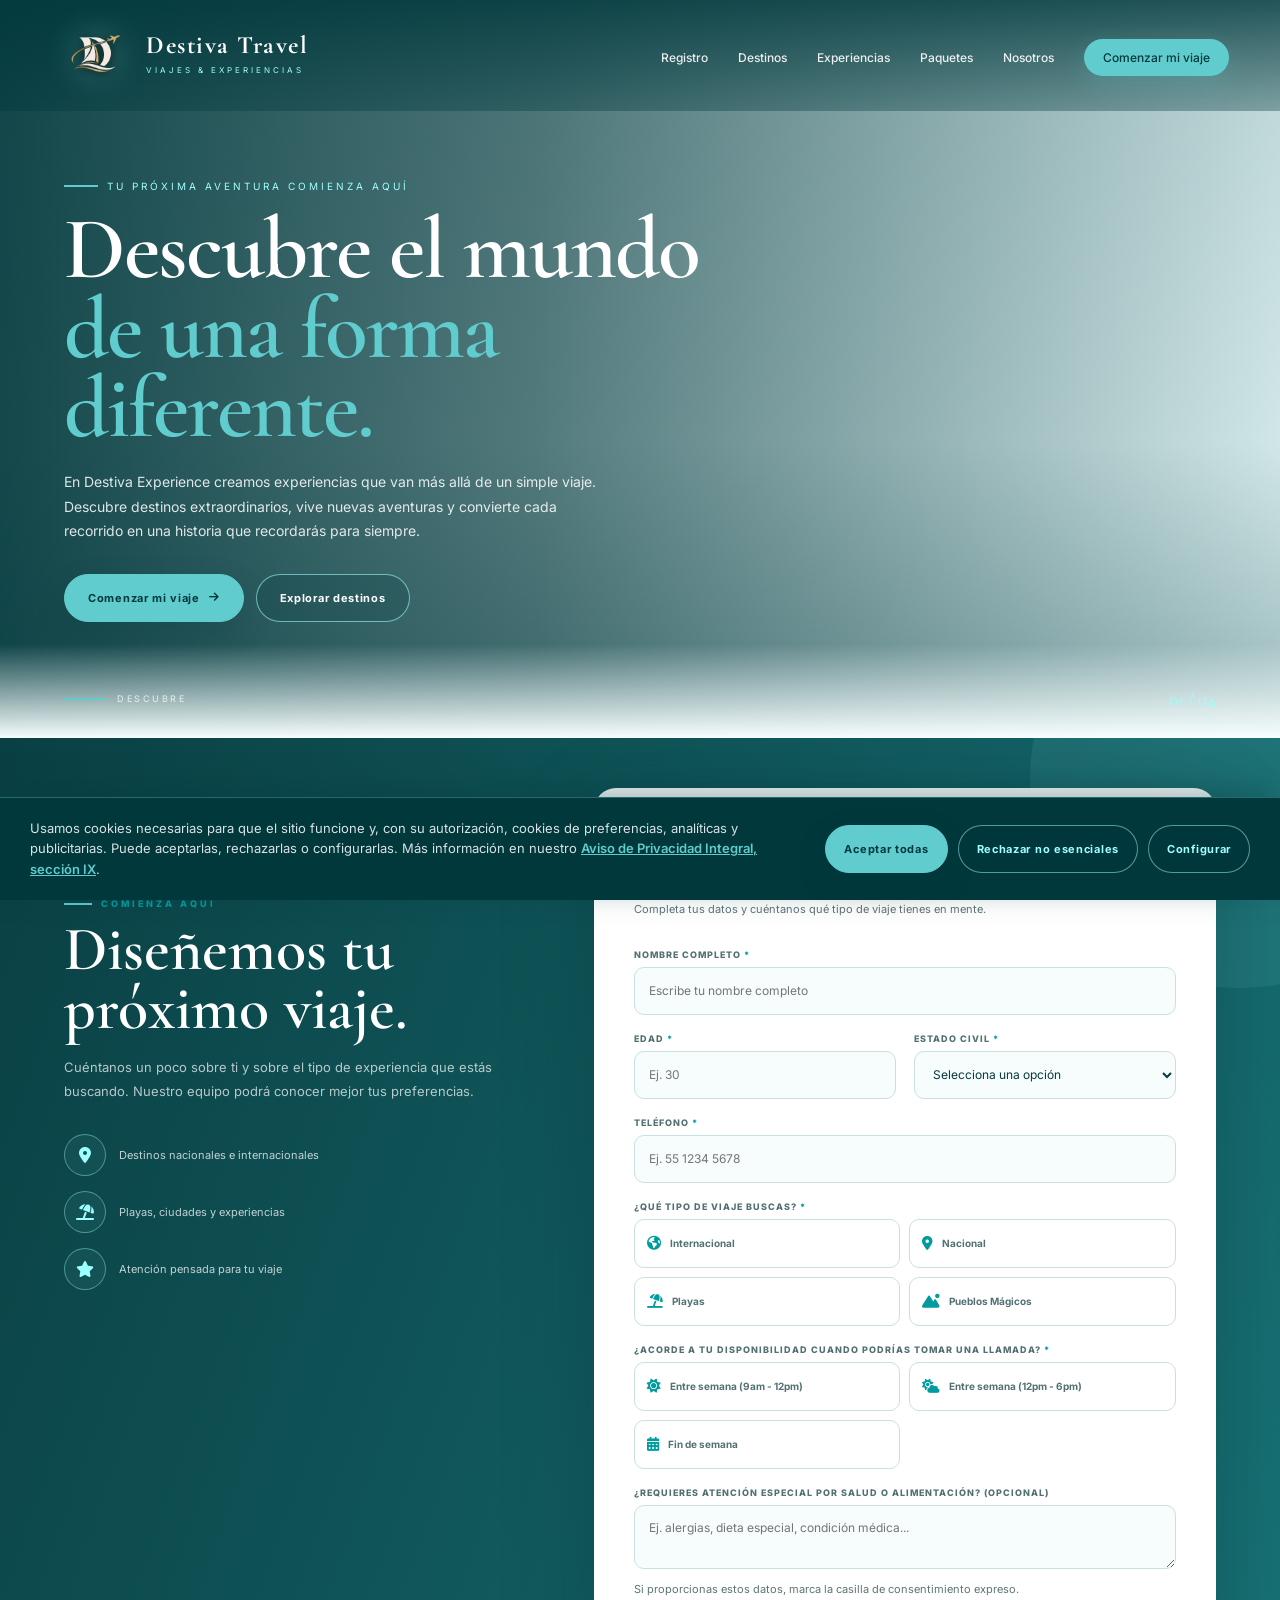
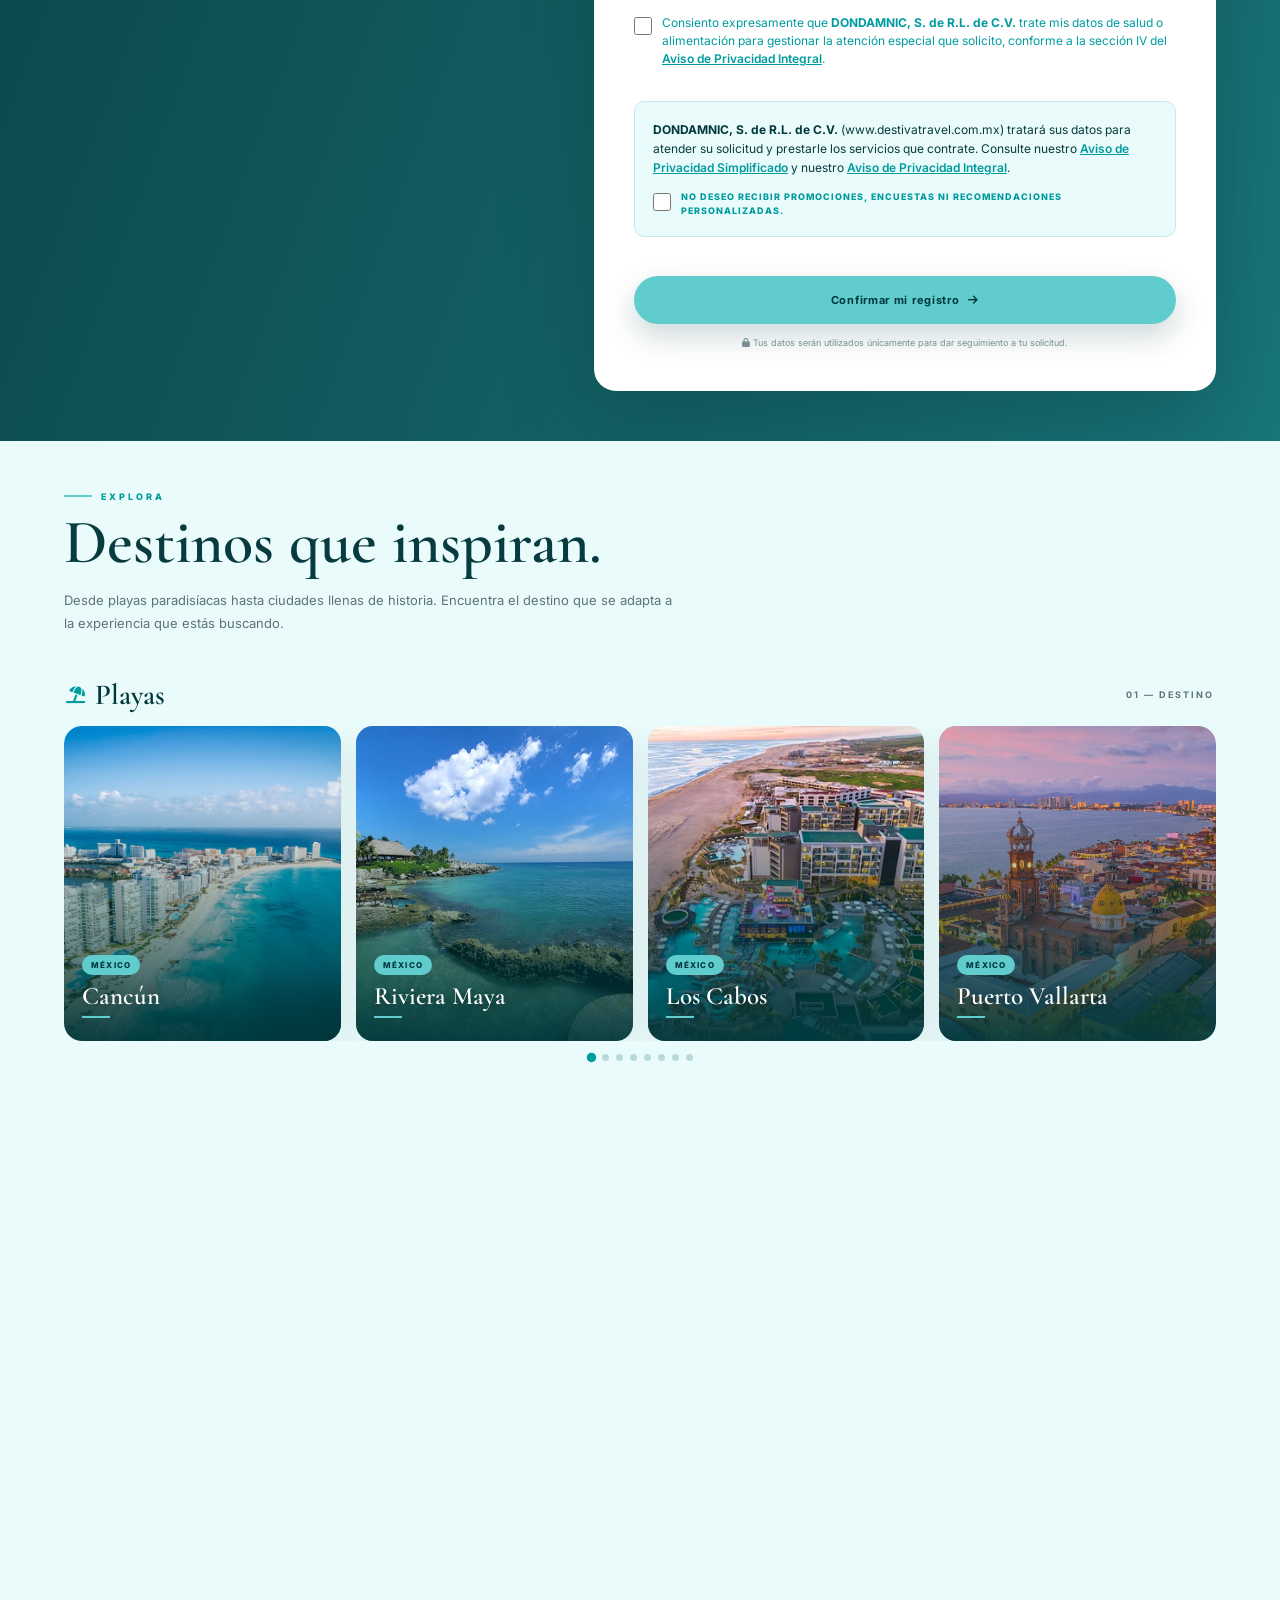
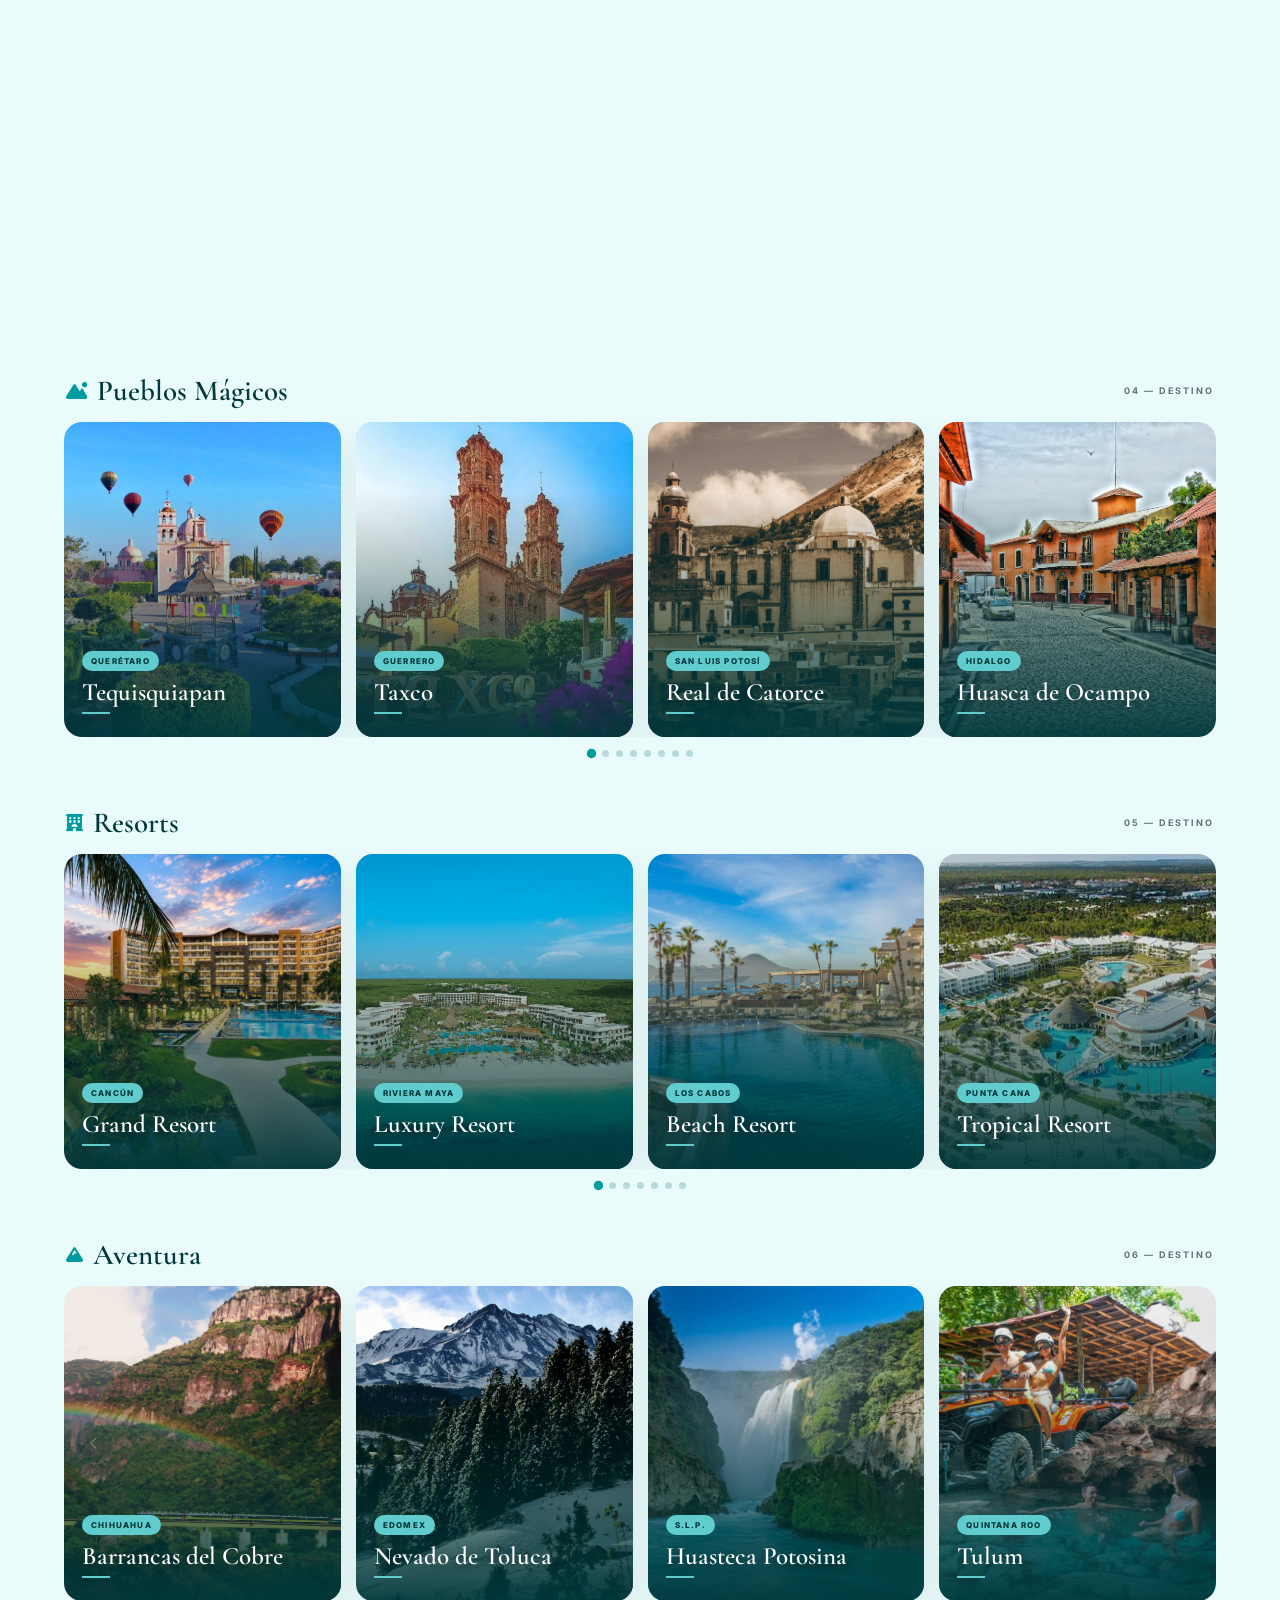
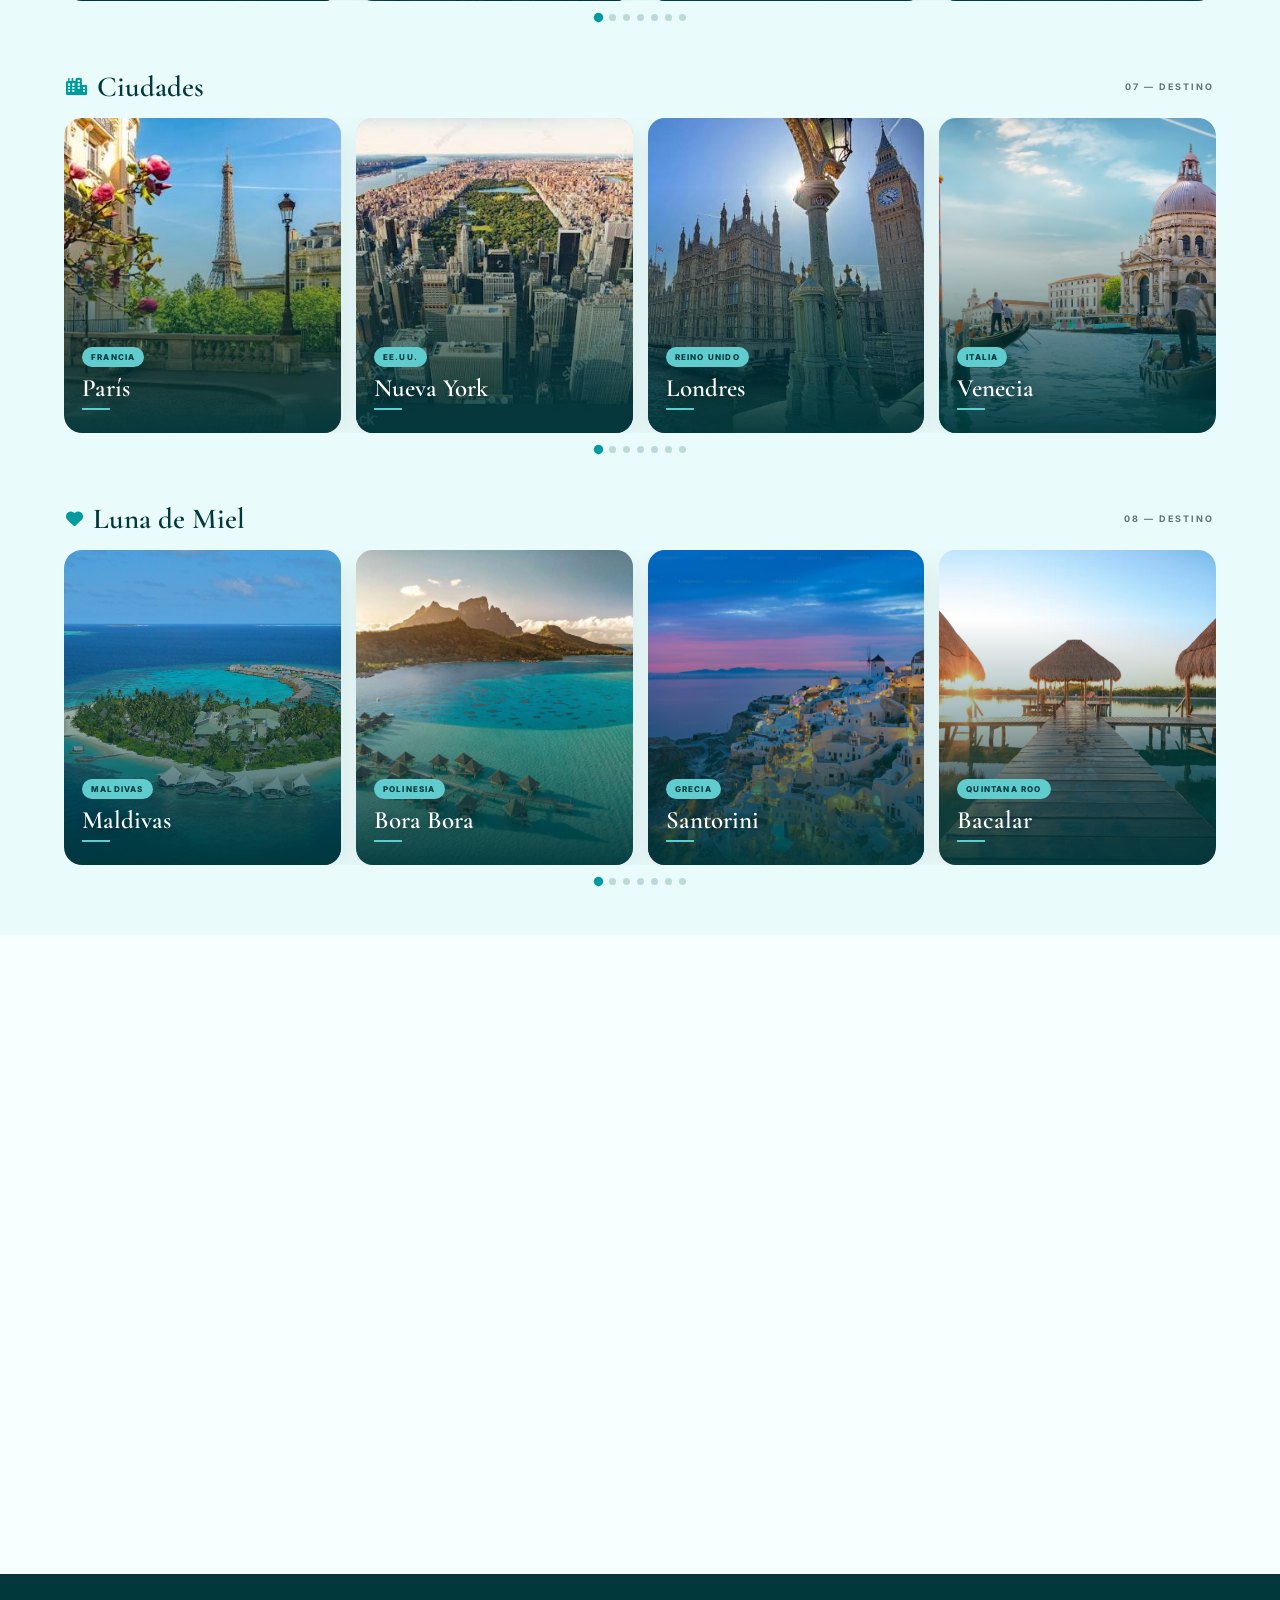
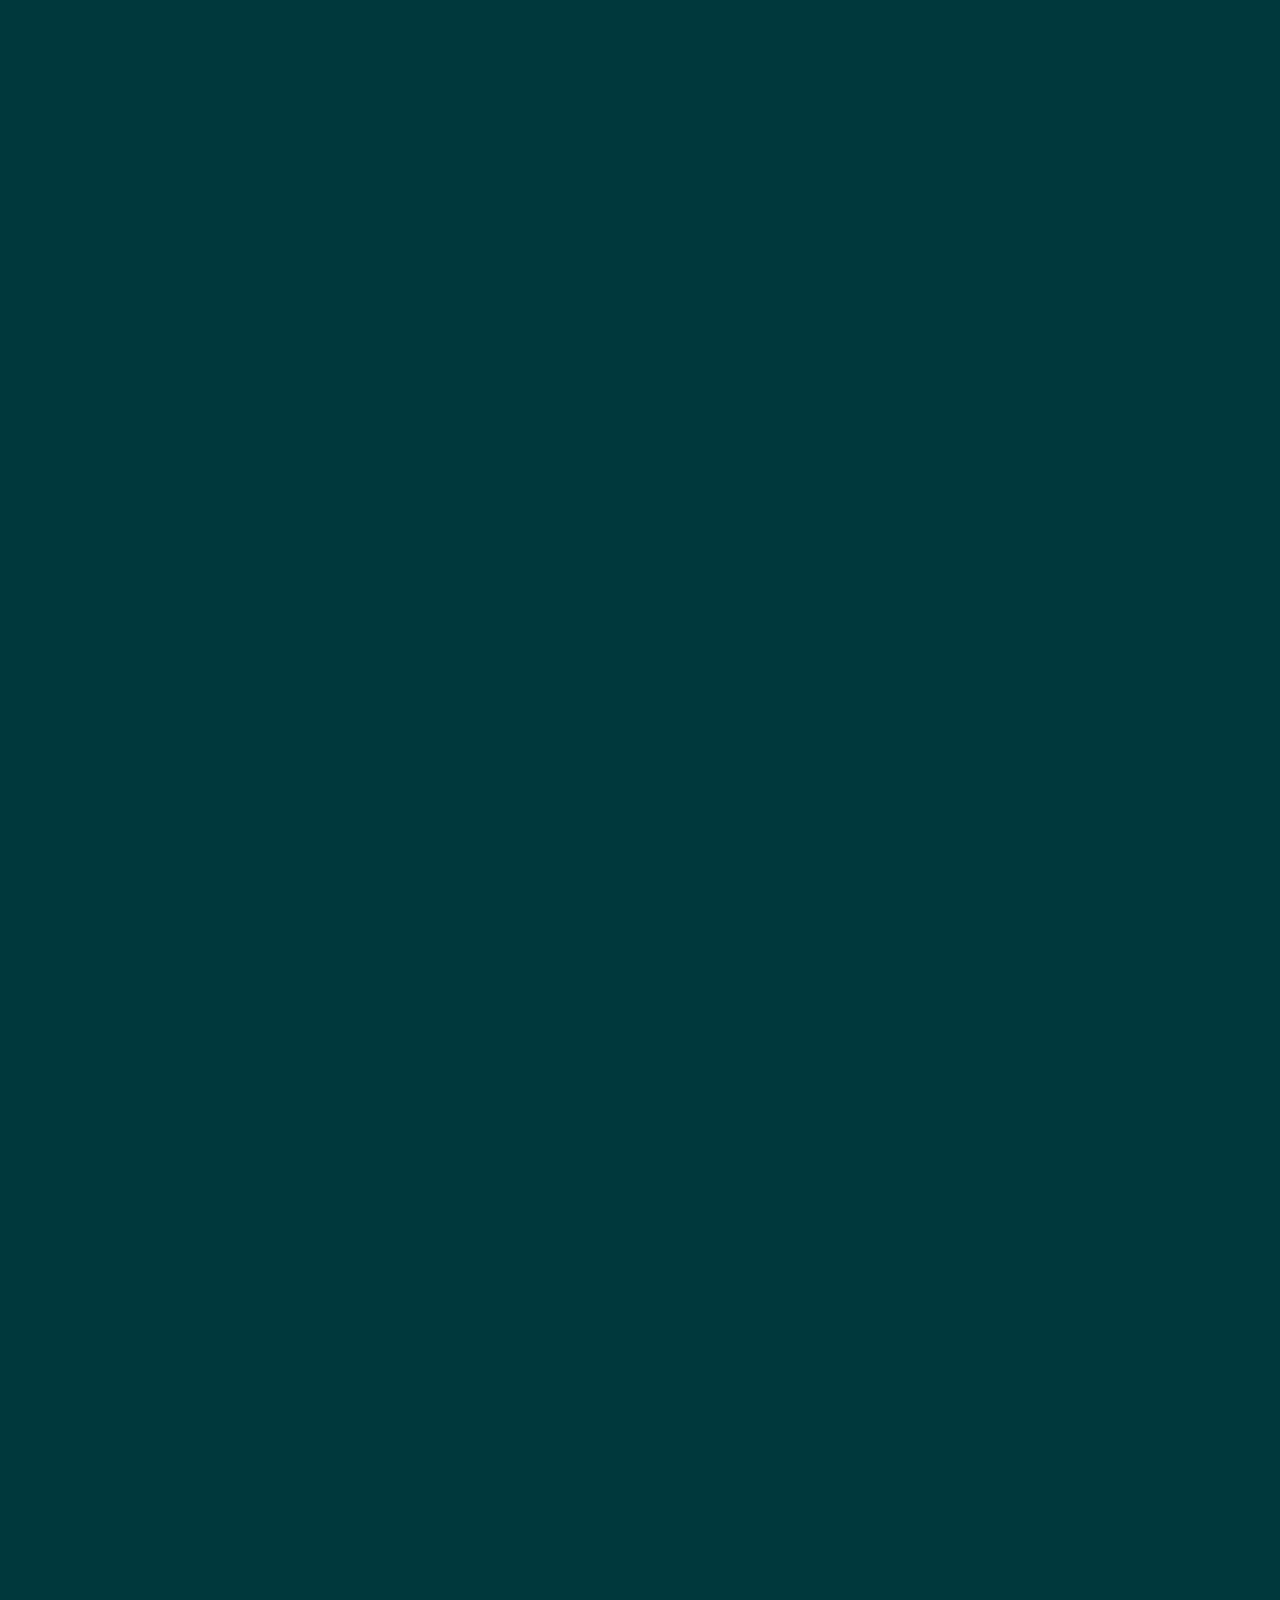
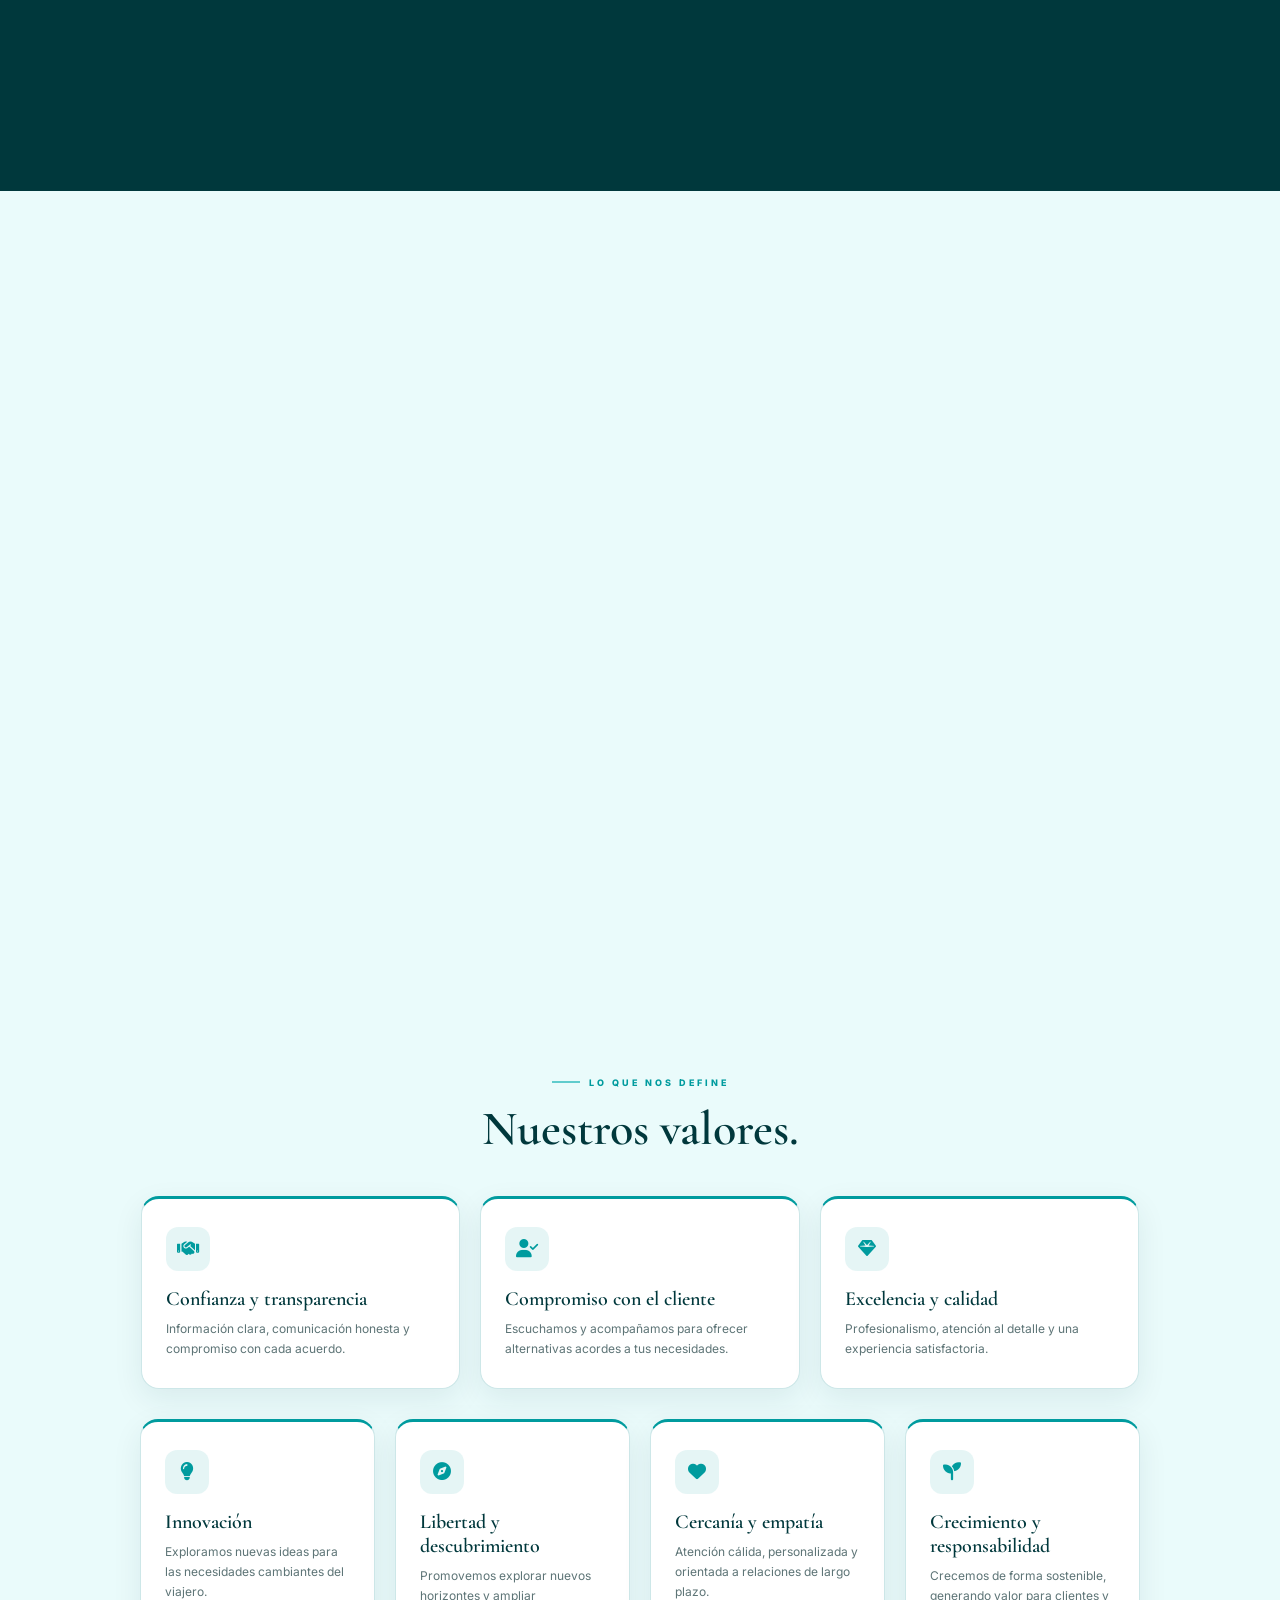
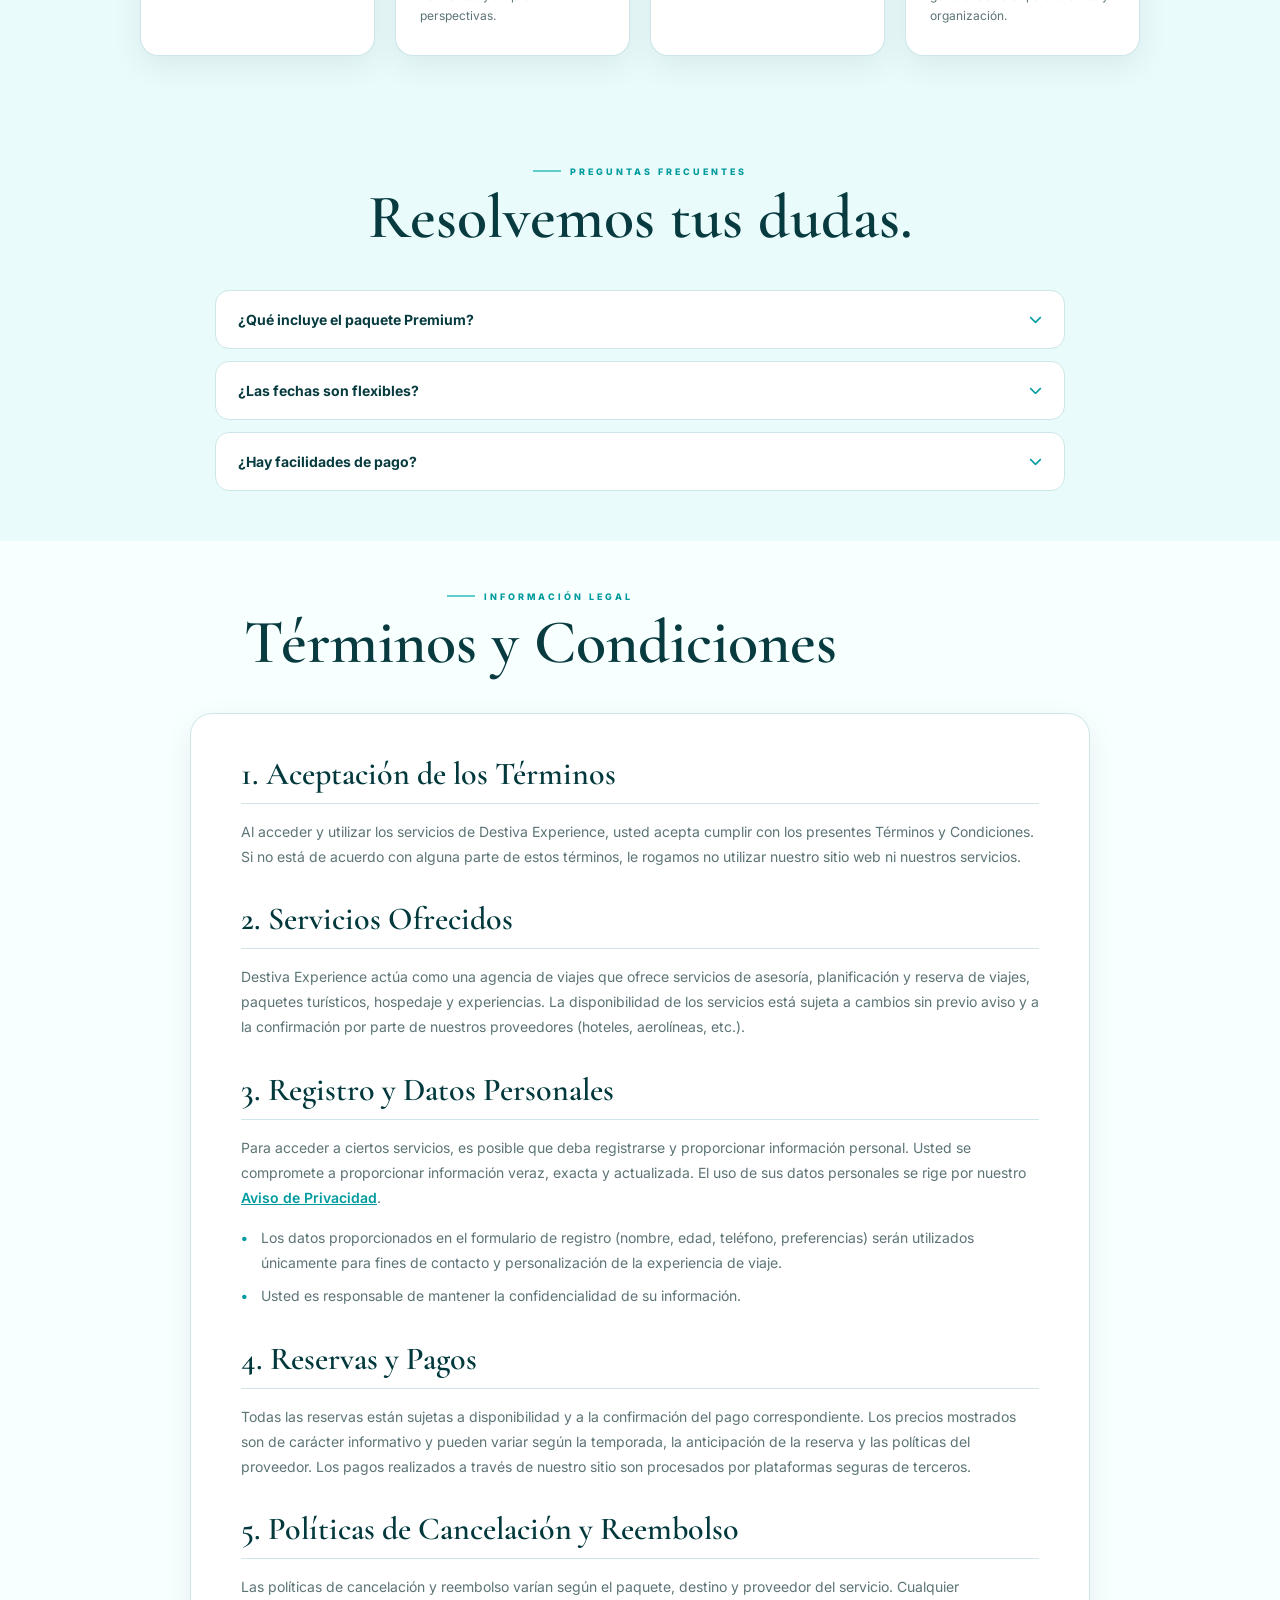
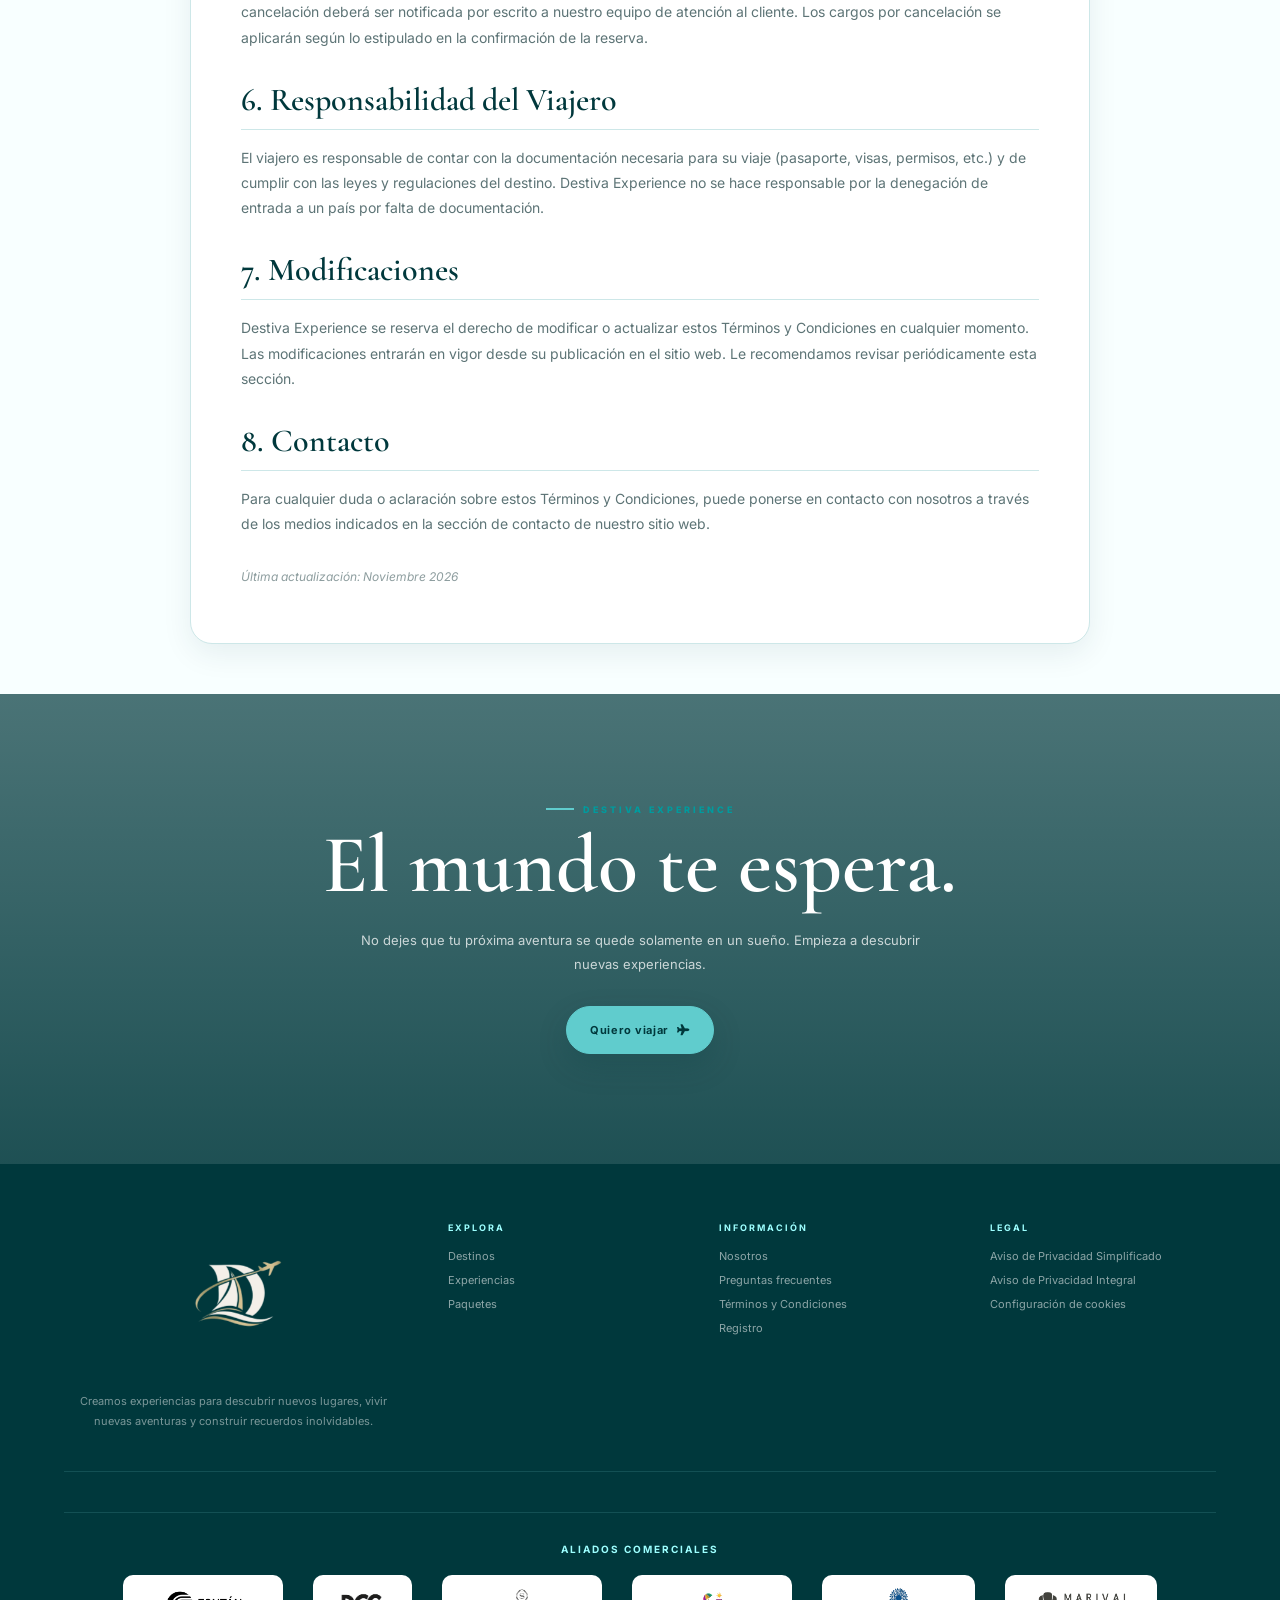
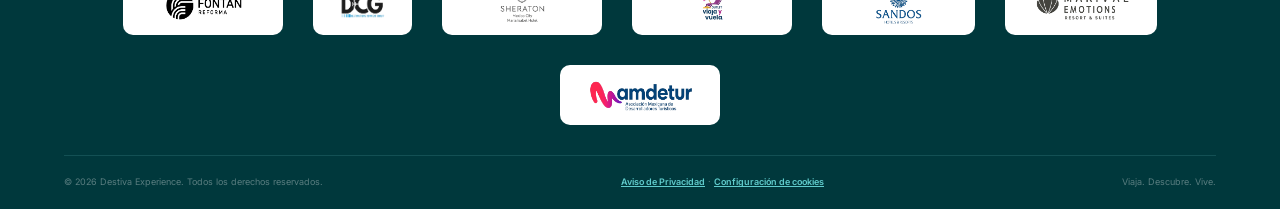
==== commit 11f79aa8: "cambiosnuevos23" ====
--- a/index.html
+++ b/index.html
@@ -1504,10 +1504,6 @@
     </div>
 </section>
 
-
-<!-- =========================================================
-     FAQ
-========================================================== -->
 <section class="section" id="faq" style="background: var(--mist);">
     <div class="section-container">
         <div class="section-heading reveal" style="text-align:center; max-width:100%;">
@@ -1732,11 +1728,9 @@
         </div>
         <div class="modal-info" style="text-align: center; padding: 20px;">
             <h3 id="mediaTitle" style="margin-bottom: 10px;">Título</h3>
-            <a href="#registro" class="btn btn-gold" onclick="redirigirConOrigen('Desde Modal Promociones')">Quiero cotizar</a>
-        </div>
+            <a href="#registro" class="btn btn-gold" onclick="cerrarMediaYRedirigir('Desde Modal Promociones'); return false;">Quiero cotizar</a>        </div>
     </div>
 </div>
-
 
 <!-- =========================================================
      BANNER DE COOKIES (LFPDPPP)
